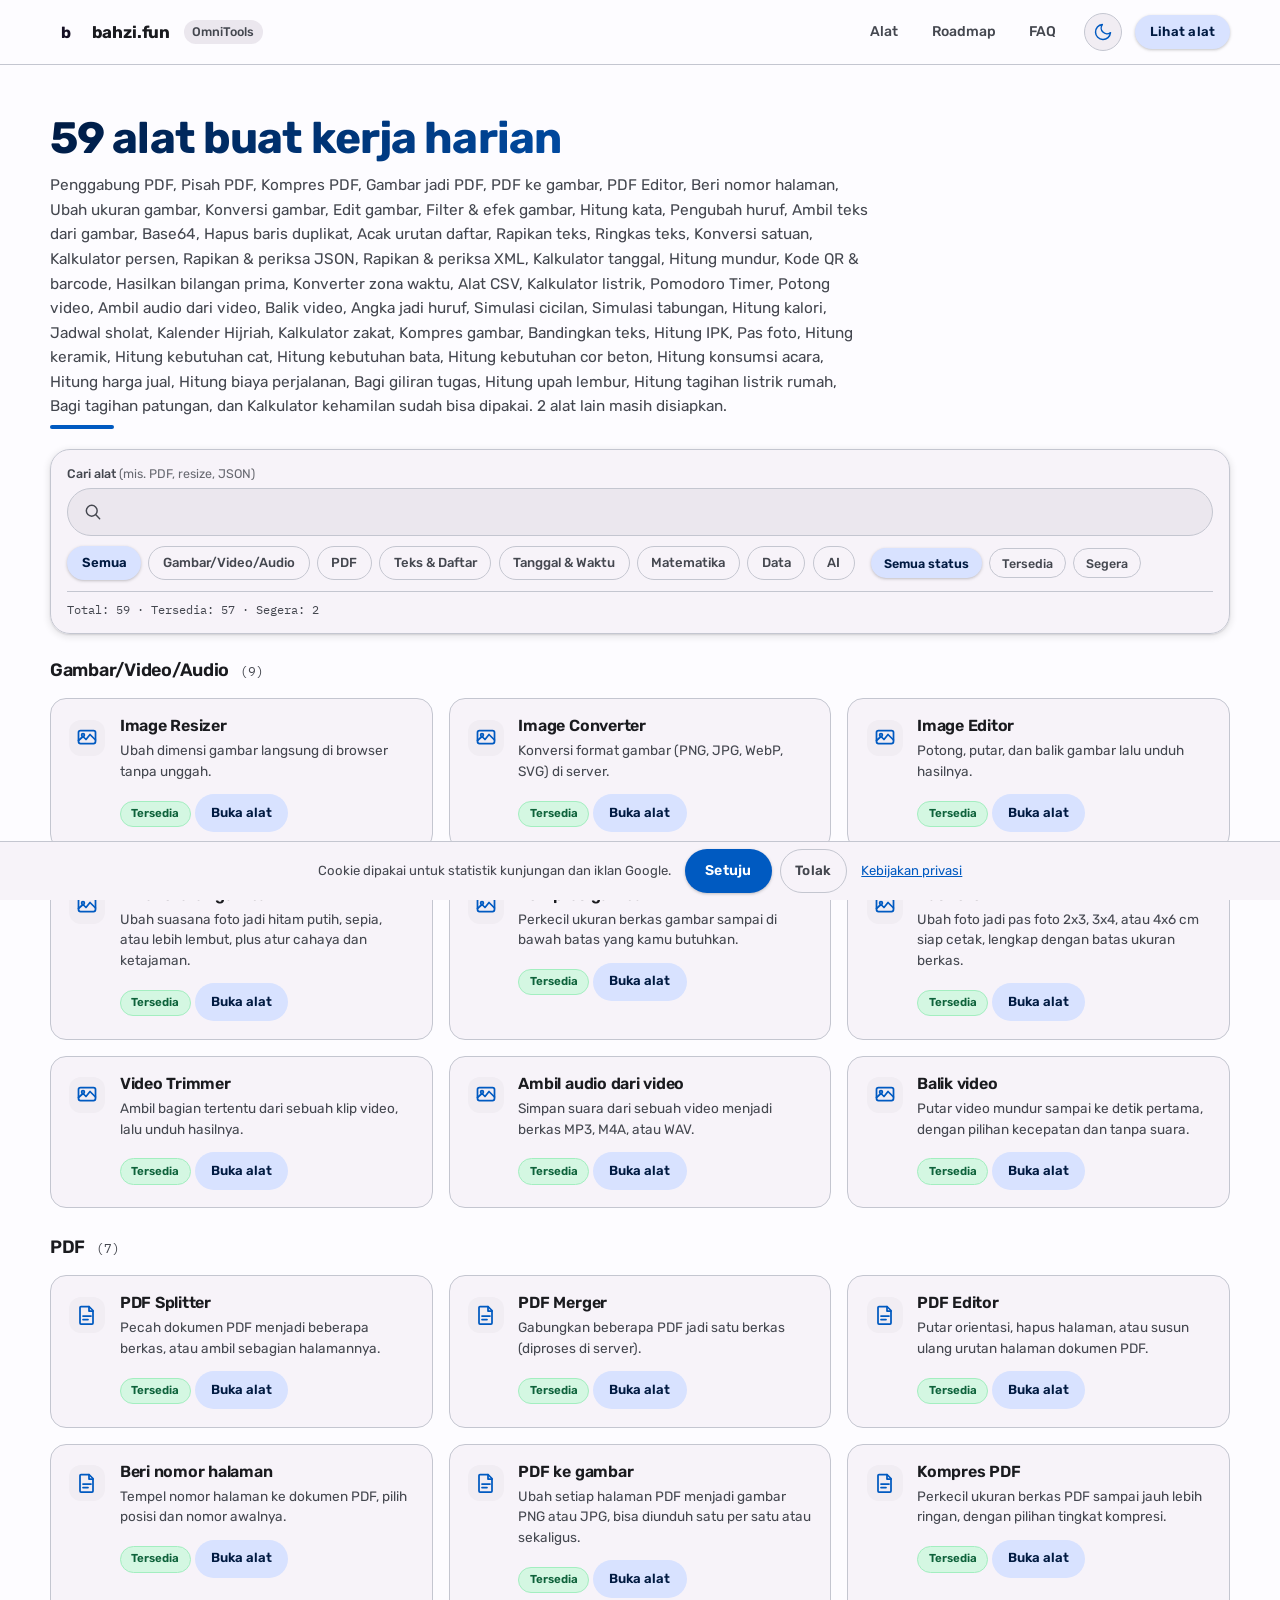
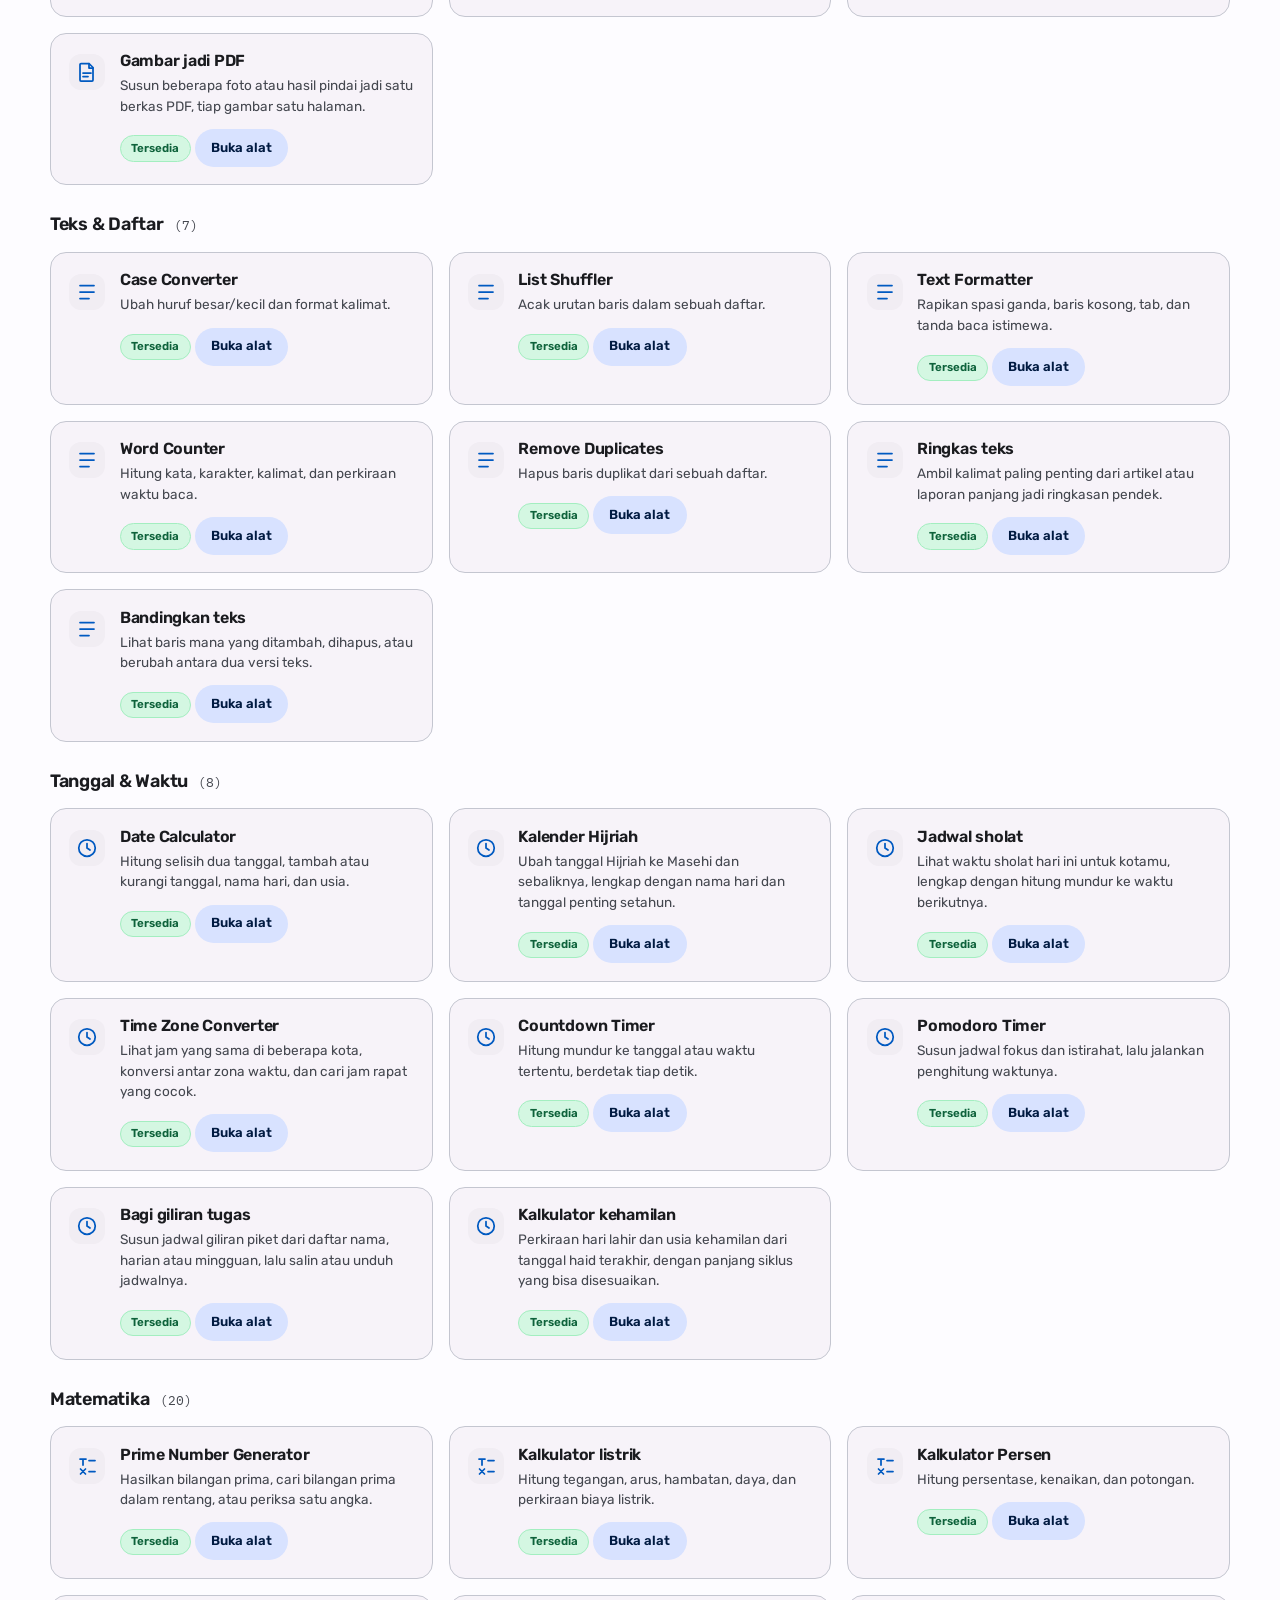
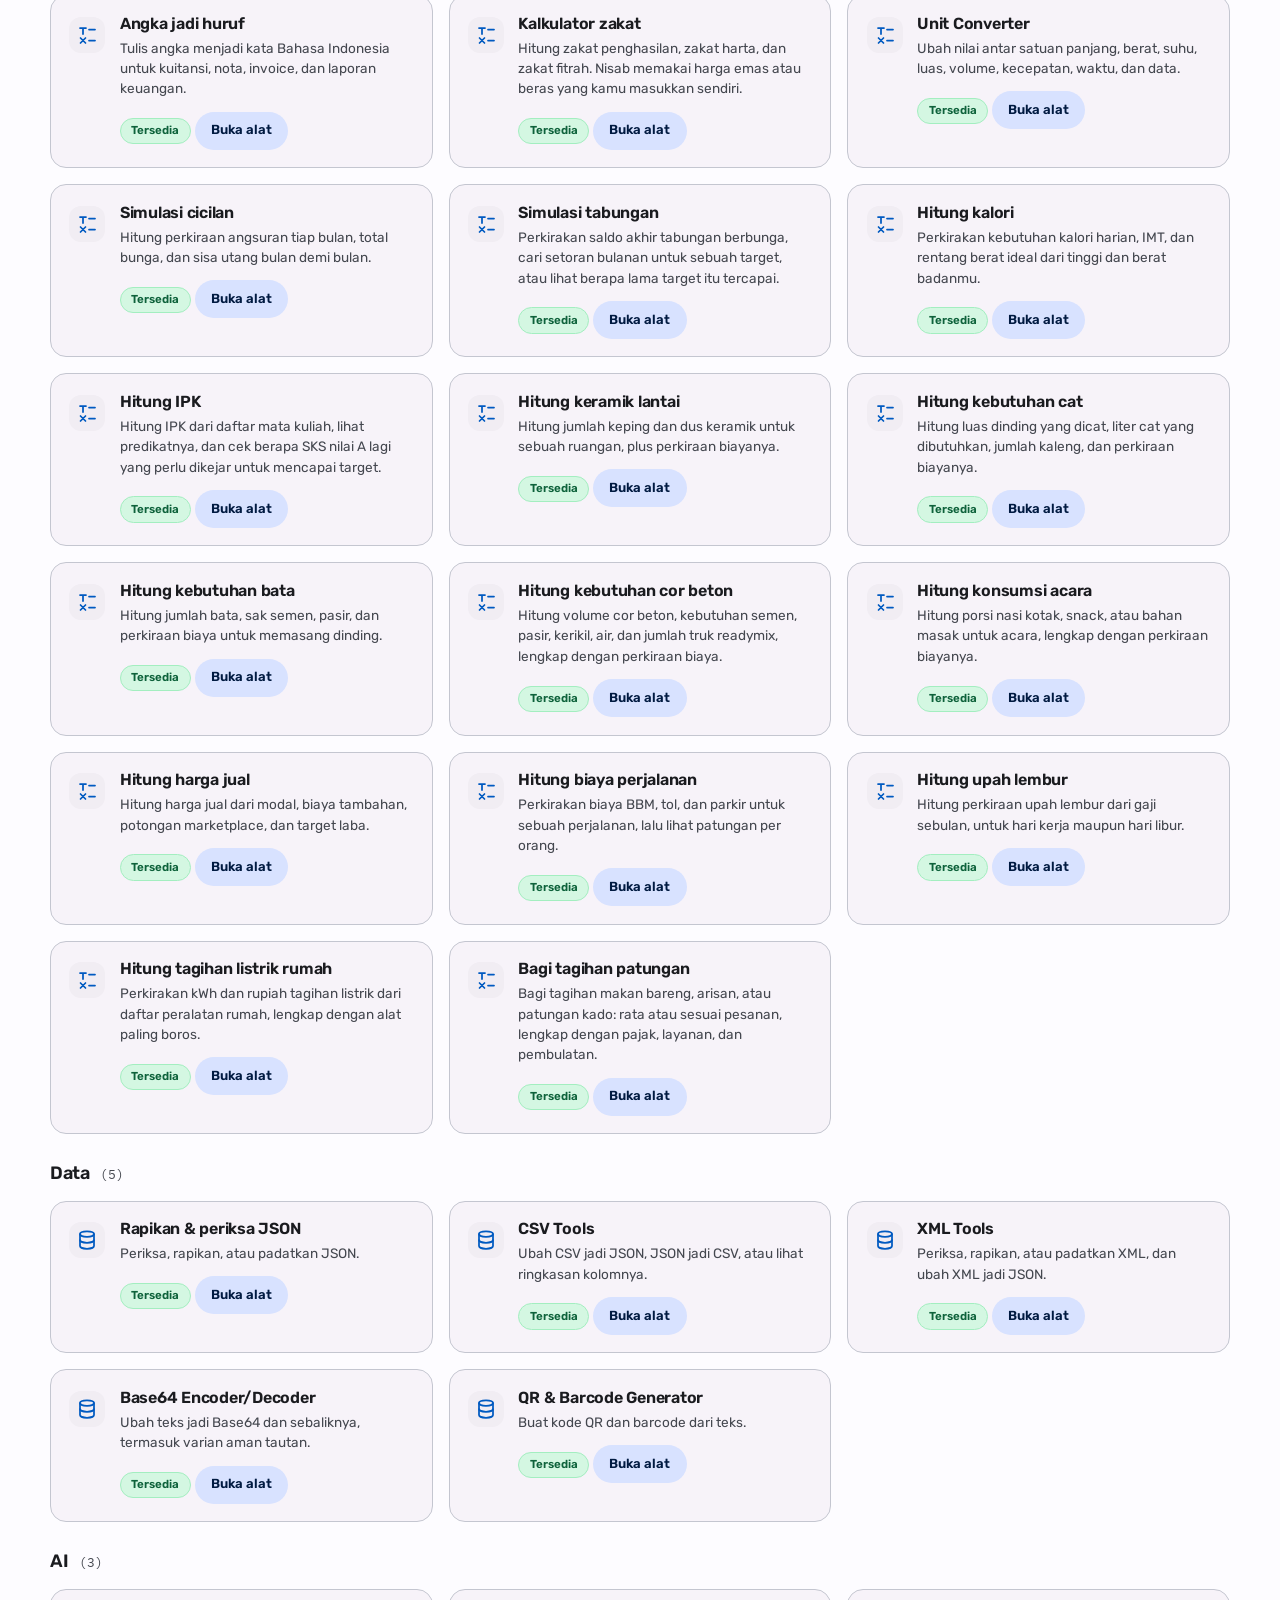
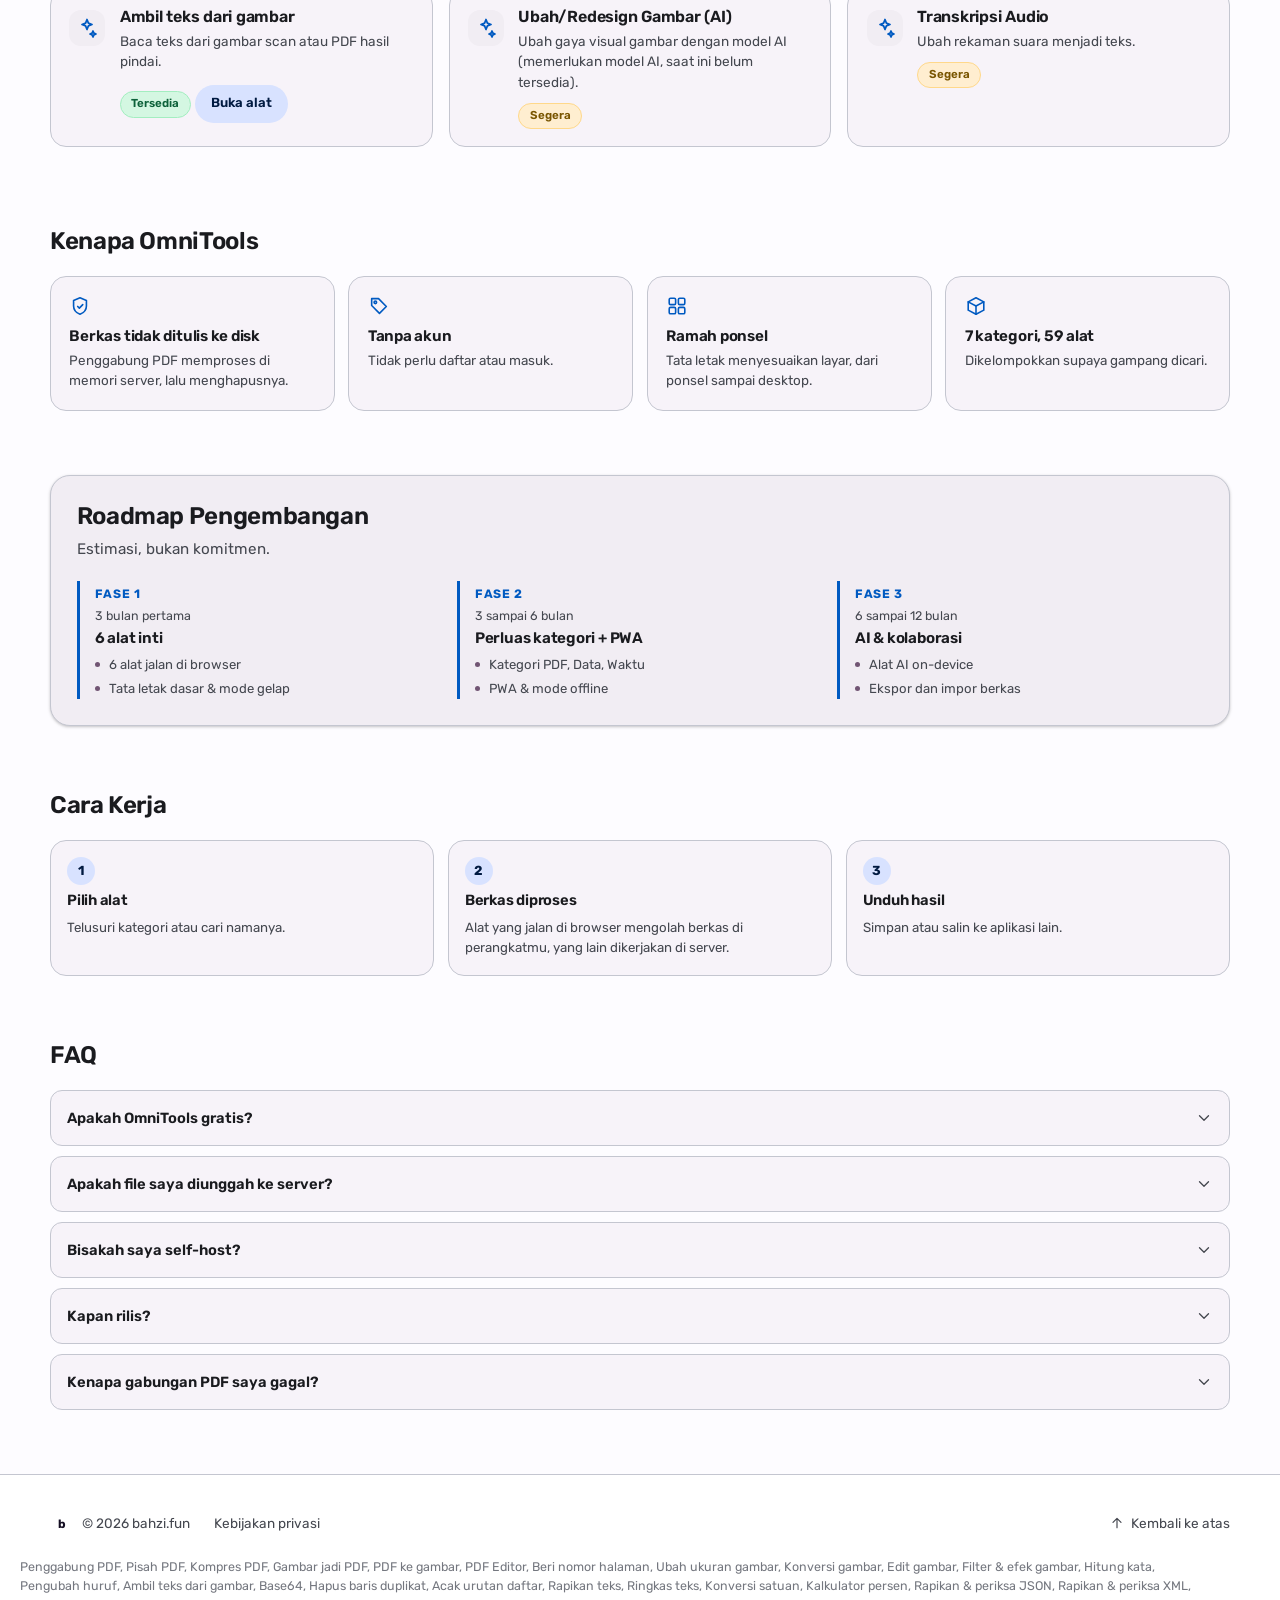
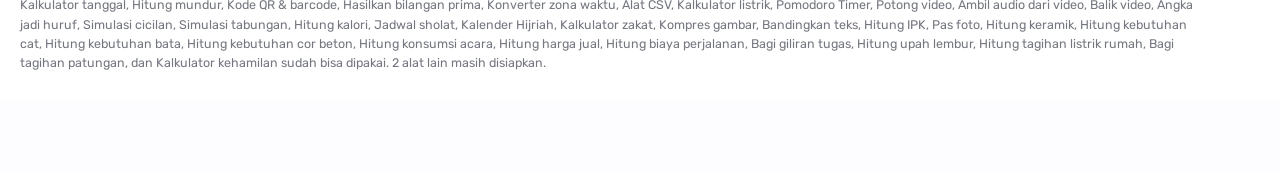
==== index.html @ cd83a56c "Tambah alat Bagi tagihan patungan: bagi rata atau sesuai pesanan, pajak proporsional, pembulatan tra" ====
<!DOCTYPE html>
<html lang="id">
<head>
  <meta charset="UTF-8">
  <meta name="viewport" content="width=device-width, initial-scale=1">
  <meta name="color-scheme" content="dark light">
  <meta name="theme-color" content="#121316">
  <script>
    (function() {
      try {
        var s = localStorage.getItem('omnitools-theme');
        var p = window.matchMedia && window.matchMedia('(prefers-color-scheme: light)').matches;
        var t = s || (p ? 'light' : 'dark');
        document.documentElement.setAttribute('data-theme', t);
      } catch (e) {}
    })();
  </script>
  <meta name="robots" content="index,follow">

  <!-- Alamat dasar layanan penggabung PDF. Kosong berarti dilayani dari domain
       yang sama. Isi dengan alamat penuh, misalnya "https://layanan.bahzi.fun",
       kalau layanan ditempatkan di domain terpisah. -->
  <meta name="omnitools-server-base" content="">

  <title>OmniTools: 59 alat harian | bahzi.fun</title>
  <meta name="description" content="OmniTools dari bahzi.fun: 59 alat harian untuk PDF, gambar/video/audio, teks, tanggal, matematika, data, dan AI. Penggabung PDF, Pisah PDF, Kompres PDF, Gambar jadi PDF, PDF ke gambar, PDF Editor, Beri nomor halaman, Ubah ukuran gambar, Konversi gambar, Edit gambar, Filter & efek gambar, Hitung kata, Pengubah huruf, Ambil teks dari gambar, Base64, Hapus baris duplikat, Acak urutan daftar, Rapikan teks, Ringkas teks, Konversi satuan, Kalkulator persen, Rapikan & periksa JSON, Rapikan & periksa XML, Kalkulator tanggal, Hitung mundur, Kode QR & barcode, Hasilkan bilangan prima, Konverter zona waktu, Alat CSV, Kalkulator listrik, Pomodoro Timer, Potong video, Ambil audio dari video, Balik video, Angka jadi huruf, Simulasi cicilan, Simulasi tabungan, Hitung kalori, Jadwal sholat, Kalender Hijriah, Kalkulator zakat, Kompres gambar, Bandingkan teks, Hitung IPK, Pas foto, Hitung keramik, Hitung kebutuhan cat, Hitung kebutuhan bata, Hitung kebutuhan cor beton, Hitung konsumsi acara, Hitung harga jual, Hitung biaya perjalanan, Bagi giliran tugas, Hitung upah lembur, Hitung tagihan listrik rumah, Bagi tagihan patungan, dan Kalkulator kehamilan sudah bisa dipakai. 2 alat lain masih disiapkan.">
  <link rel="canonical" href="https://bahzi.fun/">

  <!-- Google tag (gtag.js) + Consent Mode v2.
       Bawaan sebelum pengunjung memilih: simpanan analitik & iklan DIMATIKAN,
       dan sinyal itu dikirim lebih dulu sebelum pustaka gtag.js dimuat. -->
  <script>
    window.dataLayer = window.dataLayer || [];
    function gtag(){dataLayer.push(arguments);}
    gtag('consent', 'default', {
      ad_storage: 'denied',
      ad_user_data: 'denied',
      ad_personalization: 'denied',
      analytics_storage: 'denied',
      wait_for_update: 500
    });
  </script>
  <script async src="https://www.googletagmanager.com/gtag/js?id=G-MKL7XG6DH4"></script>
  <script>
    gtag('js', new Date());
    gtag('config', 'G-MKL7XG6DH4');
  </script>

  <!-- Google AdSense -->
  <script async src="https://pagead2.googlesyndication.com/pagead/js/adsbygoogle.js?client=ca-pub-5901632307149966"
          crossorigin="anonymous"></script>

  <meta property="og:type" content="website">
  <meta property="og:site_name" content="bahzi.fun">
  <meta property="og:title" content="OmniTools: 59 alat harian">
  <meta property="og:description" content="Kumpulan alat harian di satu halaman. Penggabung PDF, Pisah PDF, Kompres PDF, Gambar jadi PDF, PDF ke gambar, PDF Editor, Beri nomor halaman, Ubah ukuran gambar, Konversi gambar, Edit gambar, Filter & efek gambar, Hitung kata, Pengubah huruf, Ambil teks dari gambar, Base64, Hapus baris duplikat, Acak urutan daftar, Rapikan teks, Ringkas teks, Konversi satuan, Kalkulator persen, Rapikan & periksa JSON, Rapikan & periksa XML, Kalkulator tanggal, Hitung mundur, Kode QR & barcode, Hasilkan bilangan prima, Konverter zona waktu, Alat CSV, Kalkulator listrik, Pomodoro Timer, Potong video, Ambil audio dari video, Balik video, Angka jadi huruf, Simulasi cicilan, Simulasi tabungan, Hitung kalori, Jadwal sholat, Kalender Hijriah, Kalkulator zakat, Kompres gambar, Bandingkan teks, Hitung IPK, Pas foto, Hitung keramik, Hitung kebutuhan cat, Hitung kebutuhan bata, Hitung kebutuhan cor beton, Hitung konsumsi acara, Hitung harga jual, Hitung biaya perjalanan, Bagi giliran tugas, Hitung upah lembur, Hitung tagihan listrik rumah, Bagi tagihan patungan, dan Kalkulator kehamilan sudah bisa dipakai. 2 alat lain masih disiapkan.">
  <meta property="og:url" content="https://bahzi.fun/">
  <meta property="og:locale" content="id_ID">

  <meta name="twitter:card" content="summary">
  <meta name="twitter:title" content="OmniTools: 59 alat harian">
  <meta name="twitter:description" content="Kumpulan alat harian di satu halaman. Penggabung PDF, Pisah PDF, Kompres PDF, Gambar jadi PDF, PDF ke gambar, PDF Editor, Beri nomor halaman, Ubah ukuran gambar, Konversi gambar, Edit gambar, Filter & efek gambar, Hitung kata, Pengubah huruf, Ambil teks dari gambar, Base64, Hapus baris duplikat, Acak urutan daftar, Rapikan teks, Ringkas teks, Konversi satuan, Kalkulator persen, Rapikan & periksa JSON, Rapikan & periksa XML, Kalkulator tanggal, Hitung mundur, Kode QR & barcode, Hasilkan bilangan prima, Konverter zona waktu, Alat CSV, Kalkulator listrik, Pomodoro Timer, Potong video, Ambil audio dari video, Balik video, Angka jadi huruf, Simulasi cicilan, Simulasi tabungan, Hitung kalori, Jadwal sholat, Kalender Hijriah, Kalkulator zakat, Kompres gambar, Bandingkan teks, Hitung IPK, Pas foto, Hitung keramik, Hitung kebutuhan cat, Hitung kebutuhan bata, Hitung kebutuhan cor beton, Hitung konsumsi acara, Hitung harga jual, Hitung biaya perjalanan, Bagi giliran tugas, Hitung upah lembur, Hitung tagihan listrik rumah, Bagi tagihan patungan, dan Kalkulator kehamilan sudah bisa dipakai. 2 alat lain masih disiapkan.">

  <link rel="icon" href="data:image/svg+xml,%3Csvg viewBox='0 0 32 32'%3E%3Cdefs%3E%3ClinearGradient id='g' x1='0' y1='0' x2='1' y2='1'%3E%3Cstop offset='0' stop-color='%23fd44b0'/%3E%3Cstop offset='1' stop-color='%237553ff'/%3E%3C/linearGradient%3E%3C/defs%3E%3Crect width='32' height='32' rx='9' fill='url(%23g)'/%3E%3Ctext x='16' y='22' text-anchor='middle' font-size='16' font-weight='700' fill='%23150f23' font-family='sans-serif'%3Eb%3C/text%3E%3C/svg%3E">

  <link rel="stylesheet" href="assets/styles.css?v=__V__">
</head>
<body>
  <a class="skip-link" href="#main">Lewati ke konten utama</a>

  <!-- Sprite ikon inline: dipakai lewat <use href="#icon-...">, tidak ada permintaan jaringan -->
  <svg class="svg-sprite" aria-hidden="true" hidden>
    <defs>
      <linearGradient id="bz-gradient" x1="0" y1="0" x2="1" y2="1">
        <stop offset="0" stop-color="#fd44b0"></stop>
        <stop offset="1" stop-color="#7553ff"></stop>
      </linearGradient>
    </defs>
    <symbol id="icon-shield" viewBox="0 0 24 24" fill="none" stroke="currentColor" stroke-width="1.75" stroke-linecap="round" stroke-linejoin="round">
      <path d="M12 3l7 3v6c0 4.5-3 7.5-7 9-4-1.5-7-4.5-7-9V6l7-3z"></path>
      <path d="M9.5 12.5l1.8 1.8L15 10.5"></path>
    </symbol>
    <symbol id="icon-tag" viewBox="0 0 24 24" fill="none" stroke="currentColor" stroke-width="1.75" stroke-linecap="round" stroke-linejoin="round">
      <path d="M20 12.5L12.5 20 4 11.5V4h7.5L20 12.5z"></path>
      <circle cx="8" cy="8" r="1.4"></circle>
    </symbol>
    <symbol id="icon-box" viewBox="0 0 24 24" fill="none" stroke="currentColor" stroke-width="1.75" stroke-linecap="round" stroke-linejoin="round">
      <path d="M3.5 7.5L12 3l8.5 4.5V16.5L12 21l-8.5-4.5V7.5z"></path>
      <path d="M3.5 7.5L12 12l8.5-4.5"></path>
      <path d="M12 12v9"></path>
    </symbol>
    <symbol id="icon-bolt" viewBox="0 0 24 24" fill="none" stroke="currentColor" stroke-width="1.75" stroke-linecap="round" stroke-linejoin="round">
      <path d="M13 3L4 14h6l-1 7 9-11h-6l1-7z"></path>
    </symbol>
    <symbol id="icon-grid" viewBox="0 0 24 24" fill="none" stroke="currentColor" stroke-width="1.75" stroke-linecap="round" stroke-linejoin="round">
      <rect x="3.5" y="3.5" width="7" height="7" rx="1.5"></rect>
      <rect x="13.5" y="3.5" width="7" height="7" rx="1.5"></rect>
      <rect x="3.5" y="13.5" width="7" height="7" rx="1.5"></rect>
      <rect x="13.5" y="13.5" width="7" height="7" rx="1.5"></rect>
    </symbol>
    <symbol id="icon-code" viewBox="0 0 24 24" fill="none" stroke="currentColor" stroke-width="1.75" stroke-linecap="round" stroke-linejoin="round">
      <path d="M8.5 8L4 12l4.5 4"></path>
      <path d="M15.5 8L20 12l-4.5 4"></path>
      <path d="M13.5 5.5l-3 13"></path>
    </symbol>
    <symbol id="icon-media" viewBox="0 0 24 24" fill="none" stroke="currentColor" stroke-width="1.75" stroke-linecap="round" stroke-linejoin="round">
      <rect x="3.5" y="4.5" width="17" height="13" rx="2"></rect>
      <path d="M3.5 14.5l4.5-4 3 3 4-5 5.5 5.5"></path>
      <circle cx="8" cy="9" r="1.4"></circle>
    </symbol>
    <symbol id="icon-pdf" viewBox="0 0 24 24" fill="none" stroke="currentColor" stroke-width="1.75" stroke-linecap="round" stroke-linejoin="round">
      <path d="M6 3.5h8l4 4V20a1 1 0 01-1 1H6a1 1 0 01-1-1V4.5a1 1 0 011-1z"></path>
      <path d="M14 3.5V8h4"></path>
      <path d="M8 13h8M8 16.5h5"></path>
    </symbol>
    <symbol id="icon-text" viewBox="0 0 24 24" fill="none" stroke="currentColor" stroke-width="1.75" stroke-linecap="round" stroke-linejoin="round">
      <path d="M5 5.5h14M5 12h14M5 18.5h9"></path>
    </symbol>
    <symbol id="icon-clock" viewBox="0 0 24 24" fill="none" stroke="currentColor" stroke-width="1.75" stroke-linecap="round" stroke-linejoin="round">
      <circle cx="12" cy="12" r="8.25"></circle>
      <path d="M12 7.5V12l3 2"></path>
    </symbol>
    <symbol id="icon-math" viewBox="0 0 24 24" fill="none" stroke="currentColor" stroke-width="1.75" stroke-linecap="round" stroke-linejoin="round">
      <path d="M5 5h6M8 5v6M14 6.5h6M14 17.5h6M5.5 15l5 5M10.5 15l-5 5"></path>
    </symbol>
    <symbol id="icon-data" viewBox="0 0 24 24" fill="none" stroke="currentColor" stroke-width="1.75" stroke-linecap="round" stroke-linejoin="round">
      <ellipse cx="12" cy="6" rx="7" ry="2.75"></ellipse>
      <path d="M5 6v6c0 1.5 3.1 2.75 7 2.75s7-1.25 7-2.75V6"></path>
      <path d="M5 12v6c0 1.5 3.1 2.75 7 2.75s7-1.25 7-2.75v-6"></path>
    </symbol>
    <symbol id="icon-ai" viewBox="0 0 24 24" fill="none" stroke="currentColor" stroke-width="1.75" stroke-linecap="round" stroke-linejoin="round">
      <path d="M12 3.5l1.4 3.6 3.6 1.4-3.6 1.4L12 13.5l-1.4-3.6L7 8.5l3.6-1.4L12 3.5z"></path>
      <path d="M18 15l.9 2.1 2.1.9-2.1.9-.9 2.1-.9-2.1-2.1-.9 2.1-.9.9-2.1z"></path>
    </symbol>
    <symbol id="icon-search" viewBox="0 0 24 24" fill="none" stroke="currentColor" stroke-width="1.75" stroke-linecap="round" stroke-linejoin="round">
      <circle cx="10.5" cy="10.5" r="6.5"></circle>
      <path d="M20 20l-4.6-4.6"></path>
    </symbol>
    <symbol id="icon-chevron" viewBox="0 0 24 24" fill="none" stroke="currentColor" stroke-width="1.75" stroke-linecap="round" stroke-linejoin="round">
      <path d="M6 9l6 6 6-6"></path>
    </symbol>
    <symbol id="icon-arrow-up" viewBox="0 0 24 24" fill="none" stroke="currentColor" stroke-width="1.75" stroke-linecap="round" stroke-linejoin="round">
      <path d="M12 19V5M6 11l6-6 6 6"></path>
    </symbol>
    <symbol id="icon-download" viewBox="0 0 24 24" fill="none" stroke="currentColor" stroke-width="1.75" stroke-linecap="round" stroke-linejoin="round">
      <path d="M12 4v11M7 10l5 5 5-5"></path>
      <path d="M5 19.5h14"></path>
    </symbol>
    <symbol id="icon-sun" viewBox="0 0 24 24" fill="none" stroke="currentColor" stroke-width="1.75" stroke-linecap="round" stroke-linejoin="round">
      <circle cx="12" cy="12" r="4.5"></circle>
      <path d="M12 2v2M12 20v2M4.93 4.93l1.41 1.41M17.66 17.66l1.41 1.41M2 12h2M20 12h2M6.34 17.66l-1.41 1.41M19.07 4.93l-1.41 1.41"></path>
    </symbol>
    <symbol id="icon-moon" viewBox="0 0 24 24" fill="none" stroke="currentColor" stroke-width="1.75" stroke-linecap="round" stroke-linejoin="round">
      <path d="M21 12.79A9 9 0 1111.21 3 7 7 0 0021 12.79z"></path>
    </symbol>
    <symbol id="icon-logo" viewBox="0 0 32 32">
      <rect width="32" height="32" rx="9" fill="url(#bz-gradient)"></rect>
      <text x="16" y="22" text-anchor="middle" font-size="16" font-weight="700" fill="#150f23">b</text>
    </symbol>
  </svg>

  <!-- Navbar ringkas: wordmark + nama produk + menu + CTA kecil -->
  <header class="navbar" id="top">
    <div class="navbar__inner container">
      <a class="navbar__brand" href="#top" aria-label="bahzi.fun: kembali ke atas">
        <svg class="wordmark" aria-hidden="true" focusable="false"><use href="#icon-logo"></use></svg>
        <span class="navbar__brand-text">bahzi.fun</span>
        <span class="navbar__brand-sub">OmniTools</span>
      </a>
      <nav class="navbar__nav" aria-label="Navigasi utama">
        <a class="navbar__link" href="#alat">Alat</a>
        <a class="navbar__link" href="#roadmap">Roadmap</a>
        <a class="navbar__link" href="#faq">FAQ</a>
      </nav>
      <button class="theme-toggle" id="theme-toggle" type="button" aria-label="Ganti mode terang atau gelap" title="Ganti mode terang/gelap">
        <svg class="theme-toggle__icon theme-toggle__icon--sun" aria-hidden="true"><use href="#icon-sun"></use></svg>
        <svg class="theme-toggle__icon theme-toggle__icon--moon" aria-hidden="true"><use href="#icon-moon"></use></svg>
      </button>
      <a class="btn btn--primary btn--sm navbar__cta" href="#alat">Lihat alat</a>
    </div>
  </header>

  <main id="main">

    <!-- ================= ALAT (konten utama, paling atas) ================= -->
    <section class="tools" id="alat" aria-labelledby="alat-title">
      <div class="container">

        <div class="tools__head">
          <h1 class="tools__title" id="alat-title">59 alat buat kerja harian</h1>
          <p class="tools__lead">Penggabung PDF, Pisah PDF, Kompres PDF, Gambar jadi PDF, PDF ke gambar, PDF Editor, Beri nomor halaman, Ubah ukuran gambar, Konversi gambar, Edit gambar, Filter & efek gambar, Hitung kata, Pengubah huruf, Ambil teks dari gambar, Base64, Hapus baris duplikat, Acak urutan daftar, Rapikan teks, Ringkas teks, Konversi satuan, Kalkulator persen, Rapikan & periksa JSON, Rapikan & periksa XML, Kalkulator tanggal, Hitung mundur, Kode QR & barcode, Hasilkan bilangan prima, Konverter zona waktu, Alat CSV, Kalkulator listrik, Pomodoro Timer, Potong video, Ambil audio dari video, Balik video, Angka jadi huruf, Simulasi cicilan, Simulasi tabungan, Hitung kalori, Jadwal sholat, Kalender Hijriah, Kalkulator zakat, Kompres gambar, Bandingkan teks, Hitung IPK, Pas foto, Hitung keramik, Hitung kebutuhan cat, Hitung kebutuhan bata, Hitung kebutuhan cor beton, Hitung konsumsi acara, Hitung harga jual, Hitung biaya perjalanan, Bagi giliran tugas, Hitung upah lembur, Hitung tagihan listrik rumah, Bagi tagihan patungan, dan Kalkulator kehamilan sudah bisa dipakai. 2 alat lain masih disiapkan.</p>
        </div>

        <!-- Toolbar sticky: pencarian + filter + counter -->
        <div class="toolbar" role="search">
          <div class="toolbar__row">
            <div class="search">
              <label class="search__label" for="tool-search">Cari alat <span class="search__label-hint">(mis. PDF, resize, JSON)</span></label>
              <div class="search__field">
                <svg class="search__icon" aria-hidden="true"><use href="#icon-search"></use></svg>
                <input class="search__input" type="search" id="tool-search" autocomplete="off" aria-describedby="tool-counts">
              </div>
            </div>
            <button class="btn btn--ghost" id="tools-reset" type="button" hidden>Reset</button>
          </div>

          <div class="toolbar__filters">
            <div class="chips" id="category-filters" role="group" aria-label="Filter kategori alat"></div>
            <div class="chips chips--status" id="status-filters" role="group" aria-label="Filter status alat"></div>
          </div>

          <p class="toolbar__counts" id="tool-counts" aria-live="polite">Memuat data alat…</p>
        </div>

        <!-- Ruang iklan (atas). Tempel kode unit iklan dari AdSense di dalam
             <aside> ini, contohnya:
             <ins class="adsbygoogle" style="display:block"
                  data-ad-client="ca-pub-5901632307149966"
                  data-ad-slot="0000000000"
                  data-ad-format="auto" data-full-width-responsive="true"></ins>
             lalu tambahkan: <script>(adsbygoogle = window.adsbygoogle || []).push({});</script>
             Ruang ini otomatis tampil begitu unit iklan terpasang. -->
        <aside class="ad-slot" data-ad-slot="atas" aria-label="Iklan"></aside>

        <!-- Panel alat: Gabung PDF. Tampil inline di alur halaman (bukan jendela
             terpisah): dibuka lewat tombol "Buka alat" pada kartu PDF Merger,
             ditutup lewat tombol Tutup atau tombol Esc saat fokus ada di panel. -->
        <section class="tool-panel" id="pdf-merge-panel" hidden tabindex="-1" aria-labelledby="pdf-merge-title">
          <div class="tool-panel__head">
            <div>
              <h2 class="tool-panel__title" id="pdf-merge-title">Gabung PDF</h2>
              <p class="tool-panel__sub" id="pdf-merge-limits">Maks 10 berkas, total 25 MB, 200 halaman</p>
            </div>
            <button class="tool-panel__close" id="pdf-merge-close" type="button" aria-label="Tutup panel gabung PDF">Tutup</button>
          </div>

          <p class="tool-panel__note" id="pdf-merge-note">Berkas dikirim ke server untuk digabung di memori, lalu dihapus setelah selesai. Tidak ada berkas yang ditulis ke disk.</p>

          <label class="drop" id="pdf-merge-drop" for="pdf-merge-input">
            <svg class="drop__icon" aria-hidden="true"><use href="#icon-pdf"></use></svg>
            <span class="drop__text">Tarik dan lepas berkas PDF di sini, atau <span class="drop__browse">pilih berkas</span></span>
            <span class="drop__hint">Hanya berkas PDF. Urutan pada daftar menentukan urutan halaman hasil.</span>
            <input class="sr-only" type="file" id="pdf-merge-input" accept="application/pdf,.pdf" multiple>
          </label>

          <ol class="filelist" id="pdf-merge-list" aria-label="Berkas PDF terpilih" hidden></ol>
          <p class="filelist__empty" id="pdf-merge-empty">Belum ada berkas dipilih.</p>

          <div class="tool-panel__foot">
            <p class="status" id="pdf-merge-status" role="status" aria-live="polite">Pilih berkas PDF, atur urutannya, lalu tekan "Gabung PDF".</p>
            <div class="tool-panel__actions">
              <button class="btn btn--ghost" id="pdf-merge-clear" type="button" disabled>Kosongkan</button>
              <button class="btn btn--primary" id="pdf-merge-submit" type="button" disabled>Gabung PDF</button>
              <a class="btn btn--secondary" id="pdf-merge-download" href="#" download="gabungan.pdf" hidden>Unduh hasil</a>
            </div>
          </div>
        </section>

        <!-- Panel alat: Gambar jadi PDF. Tampil inline di alur halaman: dibuka lewat
             tombol "Buka alat" pada kartu Gambar jadi PDF, ditutup lewat tombol
             Tutup atau tombol Esc saat fokus ada di panel. -->
        <section class="tool-panel" id="gambar-pdf-panel" hidden tabindex="-1" aria-labelledby="gambar-pdf-title">
          <div class="tool-panel__head">
            <div>
              <h2 class="tool-panel__title" id="gambar-pdf-title">Gambar jadi PDF</h2>
              <p class="tool-panel__sub" id="gambar-pdf-limits">Maks 20 berkas, total 40 MB (JPG, PNG, atau WebP)</p>
            </div>
            <button class="tool-panel__close" id="gambar-pdf-close" type="button" aria-label="Tutup panel gambar jadi PDF">Tutup</button>
          </div>

          <p class="tool-panel__note" id="gambar-pdf-note">Gambar dikirim ke server untuk disusun menjadi dokumen PDF di memori, lalu dihapus setelah selesai. Tidak ada berkas yang disimpan di disk.</p>

          <label class="drop gdp__drop" id="gambar-pdf-drop" for="gambar-pdf-input">
            <svg class="drop__icon" aria-hidden="true"><use href="#icon-pdf"></use></svg>
            <span class="drop__text">Tarik dan lepas gambar di sini, atau <span class="drop__browse">pilih berkas</span></span>
            <span class="drop__hint">JPG, PNG, atau WebP. Urutan pada daftar menentukan urutan halaman hasil.</span>
            <input class="sr-only" type="file" id="gambar-pdf-input" accept="image/jpeg,image/png,image/webp,.jpg,.jpeg,.png,.webp" multiple>
          </label>

          <ol class="filelist gdp__list" id="gambar-pdf-list" aria-label="Daftar gambar terpilih" hidden></ol>
          <p class="filelist__empty gdp__empty" id="gambar-pdf-empty">Belum ada gambar dipilih.</p>

          <div class="gdp__controls">
            <div class="gdp__row">
              <div class="field gdp__field">
                <label class="gdp__label" for="gambar-pdf-ukuran">Ukuran halaman</label>
                <select class="gdp__select" id="gambar-pdf-ukuran">
                  <option value="a4" selected>A4 (210 x 297 mm)</option>
                  <option value="f4">F4 (215 x 330 mm)</option>
                  <option value="letter">Letter (216 x 279 mm)</option>
                  <option value="auto">Otomatis (ikut ukuran gambar)</option>
                </select>
              </div>

              <div class="field gdp__field">
                <label class="gdp__label" for="gambar-pdf-orientasi">Orientasi</label>
                <select class="gdp__select" id="gambar-pdf-orientasi">
                  <option value="auto" selected>Otomatis</option>
                  <option value="tegak">Tegak</option>
                  <option value="mendatar">Mendatar</option>
                </select>
              </div>

              <div class="field gdp__field">
                <label class="gdp__label" for="gambar-pdf-margin">Margin</label>
                <select class="gdp__select" id="gambar-pdf-margin">
                  <option value="0">Tanpa margin (0 mm)</option>
                  <option value="5">5 mm</option>
                  <option value="10" selected>10 mm</option>
                  <option value="15">15 mm</option>
                  <option value="20">20 mm</option>
                </select>
              </div>
            </div>
          </div>

          <div class="gdp__result" id="gambar-pdf-result" hidden>
            <p class="gdp__result-meta" id="gambar-pdf-result-meta"></p>
            <div class="gdp__result-actions">
              <a class="btn btn--secondary gdp__btn" id="gambar-pdf-download" href="#" download="gambar-jadi-pdf.pdf" hidden>Unduh PDF</a>
              <button class="btn btn--ghost gdp__btn" id="gambar-pdf-reset" type="button">Buat ulang</button>
            </div>
          </div>

          <div class="tool-panel__foot">
            <p class="status gdp__status" id="gambar-pdf-status" role="status" aria-live="polite">Pilih beberapa gambar JPG, PNG, atau WebP untuk disusun jadi PDF.</p>
            <div class="tool-panel__actions">
              <button class="btn btn--ghost gdp__btn" id="gambar-pdf-clear" type="button" disabled>Kosongkan</button>
              <button class="btn btn--primary gdp__btn" id="gambar-pdf-submit" type="button" disabled>Buat PDF</button>
            </div>
          </div>

          <aside class="ad-slot" data-ad-slot="gambar-pdf" aria-label="Iklan"></aside>

          <noscript>
            <p class="tool-panel__note">Alat Gambar jadi PDF membutuhkan JavaScript untuk memilih gambar, mengatur urutan halaman, dan mengunduh berkas PDF.</p>
          </noscript>
        </section>

        <!-- Panel alat: Beri nomor halaman PDF. Tampil inline di alur halaman: dibuka lewat
             tombol "Buka alat" pada kartu Beri nomor halaman, ditutup lewat tombol
             Tutup atau tombol Esc saat fokus ada di panel. -->
        <section class="tool-panel" id="nomor-halaman-panel" hidden tabindex="-1" aria-labelledby="nomor-halaman-title">
          <div class="tool-panel__head">
            <div>
              <h2 class="tool-panel__title" id="nomor-halaman-title">Beri nomor halaman PDF</h2>
              <p class="tool-panel__sub" id="nomor-halaman-sub">Tempel nomor halaman ke dokumen, pilih posisinya sesukamu</p>
            </div>
            <button class="tool-panel__close" id="nomor-halaman-close" type="button" aria-label="Tutup panel beri nomor halaman PDF">Tutup</button>
          </div>

          <p class="tool-panel__note" id="nomor-halaman-note">Nomor ditempel di atas halaman jadi bisa dobel kalau dokumen sudah punya nomor sendiri. PDF terkunci kata sandi belum didukung. Maksimal 300 halaman dan 25 MB per berkas. Berkas diproses di layanan lalu langsung dihapus.</p>

          <label class="drop" id="nomor-halaman-drop" for="nomor-halaman-file">
            <svg class="drop__icon" aria-hidden="true"><use href="#icon-pdf"></use></svg>
            <span class="drop__text">Tarik dan lepas berkas PDF di sini, atau <span class="drop__browse">pilih berkas</span></span>
            <span class="drop__hint">Hanya berkas PDF. Maksimal 25 MB dan 300 halaman. Satu berkas per proses.</span>
            <input class="sr-only" type="file" id="nomor-halaman-file" accept="application/pdf,.pdf">
          </label>

          <div class="pnh__file-info" id="nomor-halaman-file-box" hidden>
            <div class="pnh__file-meta">
              <span class="pnh__file-name" id="nomor-halaman-filename"></span>
              <span class="pnh__file-size" id="nomor-halaman-filesize"></span>
            </div>
            <button class="btn btn--ghost btn--sm" id="nomor-halaman-remove-file" type="button" aria-label="Hapus berkas terpilih">Hapus berkas</button>
          </div>
          <p class="filelist__empty" id="nomor-halaman-empty">Belum ada berkas PDF dipilih.</p>

          <div class="pnh__controls" id="nomor-halaman-controls">
            <div class="pnh__grid">
              <div class="field">
                <label for="nomor-halaman-position">Posisi nomor</label>
                <select id="nomor-halaman-position">
                  <option value="bawah-tengah" selected>Bawah tengah</option>
                  <option value="bawah-kanan">Bawah kanan</option>
                  <option value="bawah-kiri">Bawah kiri</option>
                  <option value="atas-tengah">Atas tengah</option>
                  <option value="atas-kanan">Atas kanan</option>
                  <option value="atas-kiri">Atas kiri</option>
                </select>
              </div>

              <div class="field">
                <label for="nomor-halaman-format">Format tampilan</label>
                <select id="nomor-halaman-format">
                  <option value="angka" selected>Angka saja</option>
                  <option value="angka_total">Angka dari jumlah</option>
                  <option value="halaman_dari">Halaman X dari Y</option>
                </select>
              </div>

              <div class="field">
                <label for="nomor-halaman-start">Nomor awal</label>
                <input type="number" id="nomor-halaman-start" min="1" max="99999" step="1" value="1">
              </div>

              <div class="field">
                <label for="nomor-halaman-size">Ukuran huruf (pt)</label>
                <input type="number" id="nomor-halaman-size" min="8" max="24" step="1" value="11">
              </div>

              <div class="field pnh__field--full">
                <label for="nomor-halaman-pages">Halaman yang diberi nomor</label>
                <input type="text" id="nomor-halaman-pages" placeholder="Kosongkan untuk semua. Contoh: 1-5,8">
              </div>
            </div>
          </div>

          <div class="pnh__result" id="nomor-halaman-result" hidden>
            <p class="pnh__result-summary" id="nomor-halaman-summary" aria-live="polite"></p>
            <div class="pnh__result-actions">
              <a class="btn btn--secondary" id="nomor-halaman-download" href="#" download="pdf-bernomor.pdf" hidden>Unduh PDF</a>
              <button class="btn btn--ghost" id="nomor-halaman-copy" type="button" hidden>Salin ringkasan</button>
            </div>
          </div>

          <div class="tool-panel__foot">
            <p class="status" id="nomor-halaman-status" role="status" aria-live="polite">Pilih berkas PDF untuk mulai memberi nomor halaman.</p>
            <div class="tool-panel__actions">
              <button class="btn btn--ghost" id="nomor-halaman-clear" type="button" disabled>Bersihkan</button>
              <button class="btn btn--primary" id="nomor-halaman-submit" type="button" disabled>Beri nomor</button>
            </div>
          </div>

          <noscript>
            <p class="tool-panel__note">Alat Beri nomor halaman PDF membutuhkan JavaScript untuk memilih berkas dan mengunduh hasil.</p>
          </noscript>
        </section>

        <!-- Panel alat: Ubah ukuran gambar. Sama seperti panel Gabung PDF di atas:
             inline di alur halaman, dibuka lewat tombol "Buka alat" pada kartu
             Image Resizer, ditutup lewat tombol Tutup atau Esc. Bedanya, alat ini
             diproses sepenuhnya di perangkat pengunjung (canvas), tanpa unggahan. -->
        <section class="tool-panel" id="image-resizer-panel" hidden tabindex="-1" aria-labelledby="image-resizer-title">
          <div class="tool-panel__head">
            <div>
              <h2 class="tool-panel__title" id="image-resizer-title">Ubah ukuran gambar</h2>
              <p class="tool-panel__sub">Maks 8000 × 8000 px</p>
            </div>
            <button class="tool-panel__close" id="image-resizer-close" type="button" aria-label="Tutup panel ubah ukuran gambar">Tutup</button>
          </div>

          <p class="tool-panel__note">Gambar diproses sepenuhnya di perangkat ini, tidak diunggah ke mana pun.</p>

          <label class="drop" id="image-resizer-drop" for="image-resizer-input">
            <svg class="drop__icon" aria-hidden="true"><use href="#icon-media"></use></svg>
            <span class="drop__text">Tarik dan lepas gambar di sini, atau <span class="drop__browse">pilih berkas</span></span>
            <span class="drop__hint">JPG, PNG, WebP, atau GIF. Satu gambar per proses.</span>
            <input class="sr-only" type="file" id="image-resizer-input" accept="image/*">
          </label>

          <p class="filelist__empty" id="image-resizer-empty">Belum ada gambar dipilih.</p>

          <div class="imgres__info" id="image-resizer-info" hidden>
            <p class="imgres__filename" id="image-resizer-filename"></p>
            <p class="imgres__meta" id="image-resizer-original-meta"></p>
          </div>

          <div class="imgres__controls" id="image-resizer-controls" hidden>
            <div class="imgres__row">
              <div class="field">
                <label for="image-resizer-width">Lebar (px)</label>
                <input type="number" id="image-resizer-width" min="1" max="8000" inputmode="numeric">
              </div>
              <div class="field">
                <label for="image-resizer-height">Tinggi (px)</label>
                <input type="number" id="image-resizer-height" min="1" max="8000" inputmode="numeric">
              </div>
            </div>

            <label class="imgres__check">
              <input type="checkbox" id="image-resizer-ratio" checked>
              Jaga perbandingan
            </label>

            <div class="imgres__presets" role="group" aria-label="Pintasan persentase ukuran">
              <button type="button" class="btn btn--ghost btn--sm" data-percent="25">25%</button>
              <button type="button" class="btn btn--ghost btn--sm" data-percent="50">50%</button>
              <button type="button" class="btn btn--ghost btn--sm" data-percent="75">75%</button>
              <button type="button" class="btn btn--ghost btn--sm" data-percent="100">Ukuran asli</button>
            </div>

            <div class="imgres__row">
              <div class="field">
                <label for="image-resizer-format">Format hasil</label>
                <select id="image-resizer-format">
                  <option value="same">Sama seperti aslinya</option>
                  <option value="image/jpeg">JPG</option>
                  <option value="image/png">PNG</option>
                  <option value="image/webp">WebP</option>
                </select>
              </div>
              <div class="field" id="image-resizer-quality-field">
                <label for="image-resizer-quality">Kualitas (<span id="image-resizer-quality-value">85</span>%)</label>
                <input type="range" id="image-resizer-quality" min="50" max="100" value="85">
              </div>
            </div>
          </div>

          <div class="imgres__result" id="image-resizer-result" hidden>
            <p class="imgres__meta" id="image-resizer-result-meta"></p>
          </div>

          <div class="tool-panel__foot">
            <p class="status" id="image-resizer-status" role="status" aria-live="polite">Pilih gambar, atur ukurannya, lalu tekan "Ubah ukuran".</p>
            <div class="tool-panel__actions">
              <button class="btn btn--ghost" id="image-resizer-clear" type="button" disabled>Kosongkan</button>
              <button class="btn btn--primary" id="image-resizer-submit" type="button" disabled>Ubah ukuran</button>
              <a class="btn btn--secondary" id="image-resizer-download" href="#" download="hasil.jpg" hidden>Unduh hasil</a>
            </div>
          </div>
        </section>

        <!-- Panel alat: Konversi gambar. Tampil inline di alur halaman: dibuka lewat
             tombol "Buka alat" pada kartu Image Converter, ditutup lewat tombol
             Tutup atau Esc. Berkas dikirim ke server untuk dikonversi di memori,
             lalu dihapus setelah respons dikirim. -->
        <section class="tool-panel" id="image-converter-panel" hidden tabindex="-1" aria-labelledby="image-converter-title">
          <div class="tool-panel__head">
            <div>
              <h2 class="tool-panel__title" id="image-converter-title">Konversi gambar</h2>
              <p class="tool-panel__sub" id="image-converter-limits">Maks 1 berkas, total 15 MB (PNG, JPG, WebP, atau SVG)</p>
            </div>
            <button class="tool-panel__close" id="image-converter-close" type="button" aria-label="Tutup panel konversi gambar">Tutup</button>
          </div>

          <p class="tool-panel__note" id="image-converter-note">Gambar dikirim ke server untuk dikonversi di memori, lalu dihapus setelah selesai. Tidak ada berkas yang disimpan di disk.</p>

          <label class="drop" id="image-converter-drop" for="image-converter-input">
            <svg class="drop__icon" aria-hidden="true"><use href="#icon-media"></use></svg>
            <span class="drop__text">Tarik dan lepas gambar di sini, atau <span class="drop__browse">pilih berkas</span></span>
            <span class="drop__hint">PNG, JPG, WebP, atau SVG. Satu berkas per proses.</span>
            <input class="sr-only" type="file" id="image-converter-input" accept="image/png,image/jpeg,image/webp,image/svg+xml,.svg">
          </label>

          <p class="filelist__empty" id="image-converter-empty">Belum ada gambar dipilih.</p>

          <div class="imgres__info" id="image-converter-info" hidden>
            <p class="imgres__filename" id="image-converter-filename"></p>
            <p class="imgres__meta" id="image-converter-meta"></p>
          </div>

          <div class="imgres__controls" id="image-converter-controls" hidden>
            <div class="imgres__row">
              <div class="field">
                <label for="image-converter-format">Format tujuan</label>
                <select id="image-converter-format">
                  <option value="jpeg">JPG</option>
                  <option value="png">PNG</option>
                  <option value="webp">WebP</option>
                </select>
              </div>
              <div class="field" id="image-converter-quality-field">
                <label for="image-converter-quality">Kualitas (<span id="image-converter-quality-value">85</span>%)</label>
                <input type="range" id="image-converter-quality" min="10" max="100" value="85">
              </div>
            </div>
          </div>

          <div class="tool-panel__foot">
            <p class="status" id="image-converter-status" role="status" aria-live="polite">Pilih berkas gambar PNG, JPG, WebP, atau SVG untuk mulai konversi.</p>
            <div class="tool-panel__actions">
              <button class="btn btn--ghost" id="image-converter-clear" type="button" disabled>Kosongkan</button>
              <button class="btn btn--primary" id="image-converter-submit" type="button" disabled>Konversi gambar</button>
              <a class="btn btn--secondary" id="image-converter-download" href="#" download="hasil.jpg" hidden>Unduh hasil</a>
            </div>
          </div>
        </section>

        <!-- Panel alat: Edit gambar. Tampil inline di alur halaman: dibuka lewat
             tombol "Buka alat" pada kartu Image Editor, ditutup lewat tombol
             Tutup atau Esc. Berkas dikirim ke server untuk diproses di memori,
             lalu dihapus setelah respons dikirim. -->
        <section class="tool-panel" id="image-editor-panel" hidden tabindex="-1" aria-labelledby="image-editor-title">
          <div class="tool-panel__head">
            <div>
              <h2 class="tool-panel__title" id="image-editor-title">Edit gambar</h2>
              <p class="tool-panel__sub" id="image-editor-limits">Maks 1 berkas, total 15 MB (PNG, JPG, atau WebP)</p>
            </div>
            <button class="tool-panel__close" id="image-editor-close" type="button" aria-label="Tutup panel edit gambar">Tutup</button>
          </div>

          <p class="tool-panel__note" id="image-editor-note">Gambar dikirim ke server untuk diproses di memori, lalu dihapus setelah selesai. Tidak ada berkas yang disimpan di disk.</p>

          <label class="drop" id="image-editor-drop" for="image-editor-input">
            <svg class="drop__icon" aria-hidden="true"><use href="#icon-media"></use></svg>
            <span class="drop__text">Tarik dan lepas gambar di sini, atau <span class="drop__browse">pilih berkas</span></span>
            <span class="drop__hint">PNG, JPG, atau WebP. Satu berkas per proses.</span>
            <input class="sr-only" type="file" id="image-editor-input" accept="image/png,image/jpeg,image/webp">
          </label>

          <p class="filelist__empty" id="image-editor-empty">Belum ada gambar dipilih.</p>

          <div class="imgedit__preview-orig" id="image-editor-orig-wrap" hidden>
            <div class="imgedit__thumb-wrap">
              <img id="image-editor-orig-img" class="imgedit__thumb" alt="Pratinjau gambar asal">
            </div>
            <div class="imgedit__orig-meta">
              <p class="imgedit__filename" id="image-editor-filename"></p>
              <p class="imgedit__meta" id="image-editor-orig-meta"></p>
            </div>
          </div>

          <div class="imgedit__controls" id="image-editor-controls" hidden>
            <div class="imgedit__row">
              <div class="field">
                <label for="image-editor-putar">Putar</label>
                <select id="image-editor-putar">
                  <option value="0">Tidak diputar</option>
                  <option value="90">90° ke kanan</option>
                  <option value="180">180°</option>
                  <option value="270">90° ke kiri</option>
                </select>
              </div>

              <div class="field">
                <label for="image-editor-balik">Balik</label>
                <select id="image-editor-balik">
                  <option value="tidak">Tidak</option>
                  <option value="horizontal">Kiri-kanan</option>
                  <option value="vertikal">Atas-bawah</option>
                </select>
              </div>
            </div>

            <div class="imgedit__row">
              <div class="field">
                <label for="image-editor-rasio">Rasio potong</label>
                <select id="image-editor-rasio">
                  <option value="bebas">Bebas</option>
                  <option value="1:1">1:1</option>
                  <option value="4:5">4:5</option>
                  <option value="5:4">5:4</option>
                  <option value="16:9">16:9</option>
                  <option value="9:16">9:16</option>
                  <option value="3:2">3:2</option>
                  <option value="2:3">2:3</option>
                </select>
              </div>

              <div class="field" id="image-editor-patokan-field" hidden>
                <label for="image-editor-patokan">Titik potong</label>
                <select id="image-editor-patokan">
                  <option value="tengah">Tengah</option>
                  <option value="atas">Atas</option>
                  <option value="bawah">Bawah</option>
                  <option value="kiri">Kiri</option>
                  <option value="kanan">Kanan</option>
                </select>
              </div>
            </div>

            <div class="imgedit__row">
              <div class="field">
                <label for="image-editor-orientasi">Perbaiki orientasi otomatis</label>
                <select id="image-editor-orientasi">
                  <option value="ya">Ya</option>
                  <option value="tidak">Tidak</option>
                </select>
              </div>

              <div class="field">
                <label for="image-editor-format">Format hasil</label>
                <select id="image-editor-format">
                  <option value="tetap">Sesuai berkas asal</option>
                  <option value="jpeg">JPEG</option>
                  <option value="png">PNG</option>
                  <option value="webp">WebP</option>
                </select>
              </div>
            </div>

            <div class="imgedit__row" id="image-editor-quality-field">
              <div class="field">
                <label for="image-editor-kualitas">Kualitas (<span id="image-editor-quality-value">90</span>%)</label>
                <input type="range" id="image-editor-kualitas" min="10" max="100" value="90">
              </div>
            </div>
          </div>

          <div class="imgedit__result" id="image-editor-result" hidden>
            <div class="imgedit__thumb-wrap">
              <img id="image-editor-result-img" class="imgedit__thumb" alt="Pratinjau gambar hasil">
            </div>
            <p class="imgedit__result-meta" id="image-editor-result-meta"></p>
          </div>

          <div class="tool-panel__foot">
            <p class="status" id="image-editor-status" role="status" aria-live="polite">Pilih berkas gambar PNG, JPG, atau WebP untuk mulai mengedit.</p>
            <div class="tool-panel__actions">
              <button class="btn btn--ghost" id="image-editor-clear" type="button" disabled>Kosongkan</button>
              <button class="btn btn--primary" id="image-editor-submit" type="button" disabled>Proses gambar</button>
              <a class="btn btn--secondary" id="image-editor-download" href="#" download="hasil-edit.jpg" hidden>Unduh hasil</a>
            </div>
          </div>
        </section>

        <!-- Panel alat: Filter & efek gambar. Tampil inline di alur halaman: dibuka lewat
             tombol "Buka alat" pada kartu Filter & efek gambar, ditutup lewat tombol
             Tutup atau Esc. Berkas dikirim ke server untuk diproses di memori,
             lalu dihapus setelah respons dikirim. -->
        <section class="tool-panel" id="image-filter-panel" hidden tabindex="-1" aria-labelledby="image-filter-title">
          <div class="tool-panel__head">
            <div>
              <h2 class="tool-panel__title" id="image-filter-title">Filter &amp; efek gambar</h2>
              <p class="tool-panel__sub" id="image-filter-limits">Maks 1 berkas, total 15 MB (PNG, JPG, atau WebP)</p>
            </div>
            <button class="tool-panel__close" id="image-filter-close" type="button" aria-label="Tutup panel filter gambar">Tutup</button>
          </div>

          <p class="tool-panel__note" id="image-filter-note">Gambar dikirim ke server untuk diproses di memori, lalu dihapus setelah selesai. Tidak ada berkas yang disimpan di disk dan tidak menggunakan model AI.</p>

          <label class="drop" id="image-filter-drop" for="image-filter-input">
            <svg class="drop__icon" aria-hidden="true"><use href="#icon-media"></use></svg>
            <span class="drop__text">Tarik dan lepas gambar di sini, atau <span class="drop__browse">pilih berkas</span></span>
            <span class="drop__hint">PNG, JPG, atau WebP. Satu berkas per proses.</span>
            <input class="sr-only" type="file" id="image-filter-input" accept="image/png,image/jpeg,image/webp">
          </label>

          <p class="filelist__empty" id="image-filter-empty">Belum ada gambar dipilih.</p>

          <div class="imgfilter__preview-orig" id="image-filter-orig-wrap" hidden>
            <div class="imgfilter__thumb-wrap">
              <img id="image-filter-orig-img" class="imgfilter__thumb" alt="Pratinjau gambar asal">
            </div>
            <div class="imgfilter__orig-meta">
              <p class="imgfilter__filename" id="image-filter-filename"></p>
              <p class="imgfilter__meta" id="image-filter-orig-meta"></p>
            </div>
          </div>

          <div class="imgfilter__controls" id="image-filter-controls" hidden>
            <div class="field">
              <label>Suasana</label>
              <div class="chips imgfilter__chips" id="image-filter-presets" role="group" aria-label="Pilihan suasana gambar"></div>
            </div>

            <div class="imgfilter__sliders">
              <div class="field">
                <label for="image-filter-kecerahan">Kecerahan: <span id="image-filter-kecerahan-val">0</span></label>
                <input type="range" id="image-filter-kecerahan" min="-50" max="50" step="1" value="0">
              </div>

              <div class="field">
                <label for="image-filter-kontras">Kontras: <span id="image-filter-kontras-val">0</span></label>
                <input type="range" id="image-filter-kontras" min="-50" max="50" step="1" value="0">
              </div>

              <div class="field">
                <label for="image-filter-saturasi">Saturasi: <span id="image-filter-saturasi-val">0</span></label>
                <input type="range" id="image-filter-saturasi" min="-50" max="50" step="1" value="0">
              </div>

              <div class="field">
                <label for="image-filter-blur">Blur: <span id="image-filter-blur-val">0</span></label>
                <input type="range" id="image-filter-blur" min="0" max="10" step="0.5" value="0">
              </div>

              <div class="field">
                <label for="image-filter-vignette">Vignette: <span id="image-filter-vignette-val">0</span></label>
                <input type="range" id="image-filter-vignette" min="0" max="100" step="1" value="0">
              </div>
            </div>

            <div class="imgfilter__reset-wrap">
              <button class="btn btn--sm btn--ghost" id="image-filter-reset-adjust" type="button">Kembalikan ke awal</button>
            </div>

            <div class="imgfilter__row">
              <div class="field">
                <label for="image-filter-format">Format hasil</label>
                <select id="image-filter-format">
                  <option value="tetap">Sesuai berkas asal</option>
                  <option value="jpeg">JPEG</option>
                  <option value="png">PNG</option>
                  <option value="webp">WebP</option>
                </select>
              </div>

              <div class="field" id="image-filter-quality-field">
                <label for="image-filter-kualitas">Kualitas (<span id="image-filter-quality-val">90</span>%)</label>
                <input type="range" id="image-filter-kualitas" min="10" max="100" step="1" value="90">
              </div>
            </div>
          </div>

          <div class="imgfilter__result" id="image-filter-result" hidden>
            <div class="imgfilter__thumb-wrap">
              <img id="image-filter-result-img" class="imgfilter__thumb" alt="Pratinjau gambar hasil">
            </div>
            <p class="imgfilter__result-meta" id="image-filter-result-meta"></p>
          </div>

          <div class="tool-panel__foot">
            <p class="status" id="image-filter-status" role="status" aria-live="polite">Pilih berkas gambar PNG, JPG, atau WebP untuk mulai menerapkan filter.</p>
            <div class="tool-panel__actions">
              <button class="btn btn--ghost" id="image-filter-clear" type="button" disabled>Kosongkan</button>
              <button class="btn btn--primary" id="image-filter-submit" type="button" disabled>Terapkan filter</button>
              <a class="btn btn--secondary" id="image-filter-download" href="#" download="hasil-filter.jpg" hidden>Unduh hasil</a>
            </div>
          </div>
        </section>

        <!-- Panel alat: Kompres gambar. Tampil inline di alur halaman: dibuka lewat
             tombol "Buka alat" pada kartu Kompres gambar, ditutup lewat tombol
             Tutup atau Esc. Berkas dikirim ke server untuk diproses di memori,
             lalu dihapus setelah respons dikirim. -->
        <section class="tool-panel" id="kompres-gambar-panel" hidden tabindex="-1" aria-labelledby="kompres-gambar-title">
          <div class="tool-panel__head">
            <div>
              <h2 class="tool-panel__title" id="kompres-gambar-title">Kompres gambar</h2>
              <p class="tool-panel__sub" id="kompres-gambar-limits">Maks 1 berkas, total 15 MB (PNG, JPG, atau WebP)</p>
            </div>
            <button class="tool-panel__close" id="kompres-gambar-close" type="button" aria-label="Tutup panel kompres gambar">Tutup</button>
          </div>

          <p class="tool-panel__note" id="kompres-gambar-note">Gambar diproses di server di memori lalu langsung dihapus, tidak disimpan di disk. Kompresi akan menurunkan kualitas gambar dan dapat mengecilkan dimensi agar ukuran berkas muat di bawah target.</p>

          <label class="drop" id="kompres-gambar-drop" for="kompres-gambar-input">
            <svg class="drop__icon" aria-hidden="true"><use href="#icon-media"></use></svg>
            <span class="drop__text">Tarik dan lepas gambar di sini, atau <span class="drop__browse">pilih berkas</span></span>
            <span class="drop__hint">PNG, JPG, atau WebP. Satu berkas per proses.</span>
            <input class="sr-only" type="file" id="kompres-gambar-input" accept="image/png,image/jpeg,image/webp">
          </label>

          <p class="filelist__empty" id="kompres-gambar-empty">Belum ada gambar dipilih.</p>

          <div class="kompres-gambar__preview-orig" id="kompres-gambar-orig-wrap" hidden>
            <div class="kompres-gambar__thumb-wrap">
              <img id="kompres-gambar-orig-img" class="kompres-gambar__thumb" alt="Pratinjau gambar asal">
            </div>
            <div class="kompres-gambar__orig-meta">
              <p class="kompres-gambar__filename" id="kompres-gambar-filename"></p>
              <p class="kompres-gambar__meta" id="kompres-gambar-orig-meta"></p>
            </div>
          </div>

          <div class="kompres-gambar__controls" id="kompres-gambar-controls" hidden>
            <div class="field">
              <label for="kompres-gambar-target">Target ukuran (KB)</label>
              <div class="kompres-gambar__target-box">
                <input type="number" id="kompres-gambar-target" min="10" max="5000" step="1" value="200" placeholder="Contoh: 200">
                <div class="chips kompres-gambar__chips" id="kompres-gambar-shortcuts" role="group" aria-label="Pintasan target ukuran">
                  <button type="button" class="chip" data-kb="100">100 KB</button>
                  <button type="button" class="chip is-active" data-kb="200">200 KB</button>
                  <button type="button" class="chip" data-kb="500">500 KB</button>
                  <button type="button" class="chip" data-kb="1000">1000 KB</button>
                </div>
              </div>
            </div>

            <div class="field">
              <label for="kompres-gambar-format">Format hasil</label>
              <select id="kompres-gambar-format">
                <option value="jpeg">JPG</option>
                <option value="webp">WebP</option>
              </select>
            </div>
          </div>

          <div class="kompres-gambar__suggestion" id="kompres-gambar-suggestion" hidden>
            <p class="kompres-gambar__suggestion-text" id="kompres-gambar-suggestion-text"></p>
            <button class="btn btn--sm btn--ghost" id="kompres-gambar-suggestion-btn" type="button">Pakai saran ini</button>
          </div>

          <div class="kompres-gambar__result" id="kompres-gambar-result" hidden>
            <div class="kompres-gambar__thumb-wrap">
              <img id="kompres-gambar-result-img" class="kompres-gambar__thumb" alt="Pratinjau gambar hasil">
            </div>
            <p class="kompres-gambar__result-meta" id="kompres-gambar-result-meta"></p>
          </div>

          <div class="tool-panel__foot">
            <p class="status" id="kompres-gambar-status" role="status" aria-live="polite">Pilih berkas gambar PNG, JPG, atau WebP untuk mulai kompres.</p>
            <div class="tool-panel__actions">
              <button class="btn btn--ghost" id="kompres-gambar-clear" type="button" disabled>Kosongkan</button>
              <button class="btn btn--primary" id="kompres-gambar-submit" type="button" disabled>Kompres gambar</button>
              <a class="btn btn--secondary" id="kompres-gambar-download" href="#" download="hasil-kompres.jpg" hidden>Unduh hasil</a>
            </div>
          </div>
        </section>

        <!-- Panel alat: Pas foto. Tampil inline di alur halaman: dibuka lewat
             tombol "Buka alat" pada kartu Pas foto, ditutup lewat tombol
             Tutup atau Esc. Foto dikirim ke server untuk diproses di memori,
             lalu dibuang setelah respons selesai dikirim. -->
        <section class="tool-panel" id="pas-foto-panel" hidden tabindex="-1" aria-labelledby="pas-foto-title">
          <div class="tool-panel__head">
            <div>
              <h2 class="tool-panel__title" id="pas-foto-title">Pas foto siap cetak</h2>
              <p class="tool-panel__sub" id="pas-foto-limits">Maks 20 MB, JPG/PNG/WebP. Ukuran 2x3, 3x4, atau 4x6 cm.</p>
            </div>
            <button class="tool-panel__close" id="pas-foto-close" type="button" aria-label="Tutup panel pas foto">Tutup</button>
          </div>

          <p class="tool-panel__note" id="pas-foto-note">Fotonya diproses di memori server lalu dibuang, tidak disimpan di disk.</p>

          <label class="drop" id="pas-foto-drop" for="pas-foto-input">
            <svg class="drop__icon" aria-hidden="true"><use href="#icon-media"></use></svg>
            <span class="drop__text">Tarik dan lepas foto di sini, atau <span class="drop__browse">pilih foto</span></span>
            <span class="drop__hint">JPG, PNG, atau WebP. Maks 20 MB.</span>
            <input class="sr-only" type="file" id="pas-foto-input" accept="image/jpeg,image/png,image/webp">
          </label>

          <div class="filelist__empty" id="pas-foto-empty">
            <p>Belum ada foto dipilih.</p>
            <button type="button" class="btn btn--ghost btn--sm" id="pas-foto-pick-btn">Pilih foto</button>
          </div>

          <div class="pas-foto__preview-orig" id="pas-foto-orig-wrap" hidden>
            <div class="pas-foto__thumb-wrap">
              <img id="pas-foto-orig-img" class="pas-foto__thumb" alt="Pratinjau foto asal">
            </div>
            <div class="pas-foto__orig-meta">
              <p class="pas-foto__filename" id="pas-foto-filename"></p>
              <p class="pas-foto__meta" id="pas-foto-orig-meta"></p>
            </div>
          </div>

          <div class="pas-foto__controls" id="pas-foto-controls" hidden>
            <div class="field">
              <span class="field__label">Pilihan ukuran</span>
              <div class="pas-foto__radios" role="radiogroup" aria-label="Pilihan ukuran pas foto">
                <label class="pas-foto__radio-label">
                  <input type="radio" name="pas-foto-size" value="2x3">
                  <span>2x3 cm</span>
                </label>
                <label class="pas-foto__radio-label">
                  <input type="radio" name="pas-foto-size" value="3x4" checked>
                  <span>3x4 cm</span>
                </label>
                <label class="pas-foto__radio-label">
                  <input type="radio" name="pas-foto-size" value="4x6">
                  <span>4x6 cm</span>
                </label>
              </div>
            </div>

            <div class="field">
              <span class="field__label">Ketajaman cetak</span>
              <div class="pas-foto__radios" role="radiogroup" aria-label="Pilihan ketajaman cetak">
                <label class="pas-foto__radio-label">
                  <input type="radio" name="pas-foto-dpi" value="300" checked>
                  <span>300 dpi</span>
                </label>
                <label class="pas-foto__radio-label">
                  <input type="radio" name="pas-foto-dpi" value="600">
                  <span>600 dpi</span>
                </label>
              </div>
              <p class="pas-foto__help">300 dpi cukup untuk kebanyakan berkas, 600 dpi untuk cetak lebih tajam.</p>
            </div>

            <div class="field">
              <span class="field__label">Fokus potongan</span>
              <div class="pas-foto__radios" role="radiogroup" aria-label="Pilihan fokus potongan">
                <label class="pas-foto__radio-label">
                  <input type="radio" name="pas-foto-fokus" value="atas" checked>
                  <span>Atas</span>
                </label>
                <label class="pas-foto__radio-label">
                  <input type="radio" name="pas-foto-fokus" value="tengah">
                  <span>Tengah</span>
                </label>
                <label class="pas-foto__radio-label">
                  <input type="radio" name="pas-foto-fokus" value="bawah">
                  <span>Bawah</span>
                </label>
              </div>
              <p class="pas-foto__help">Pilih bagian foto yang ingin dipertahankan; kepala biasanya di bagian atas.</p>
            </div>

            <div class="field">
              <label for="pas-foto-max-kb">Batas ukuran berkas (KB) <span class="field__optional">(opsional)</span></label>
              <input type="number" id="pas-foto-max-kb" inputmode="numeric" min="10" max="5000" placeholder="Kosongkan jika tanpa batas, contoh: 200">
            </div>
          </div>

          <div class="pas-foto__result" id="pas-foto-result" hidden>
            <div class="pas-foto__thumb-wrap">
              <img id="pas-foto-result-img" class="pas-foto__thumb" alt="Pratinjau pas foto siap cetak">
            </div>
            <ul class="pas-foto__result-stats" id="pas-foto-result-stats"></ul>
            <p class="pas-foto__warning-note" id="pas-foto-upscaled-note" hidden>Foto aslinya lebih kecil dari ukuran cetak, jadi hasilnya bisa terlihat kurang tajam.</p>
            <p class="pas-foto__warning-note" id="pas-foto-target-note" hidden>Batas ukuran belum tercapai walau kualitas sudah diturunkan. Coba batas yang lebih longgar.</p>
          </div>

          <div class="tool-panel__foot">
            <p class="status" id="pas-foto-status" role="status" aria-live="polite">Pilih foto untuk mulai membuat pas foto.</p>
            <div class="tool-panel__actions">
              <button class="btn btn--ghost" id="pas-foto-reset" type="button" disabled>Mulai lagi</button>
              <button class="btn btn--primary" id="pas-foto-submit" type="button" disabled>Buat pas foto</button>
              <a class="btn btn--secondary" id="pas-foto-download" href="#" download="pas-foto-3x4.jpg" hidden>Unduh</a>
            </div>
          </div>
        </section>

        <!-- Panel alat: Hitung kata. Tampil inline di alur halaman: dibuka lewat
             tombol "Buka alat" pada kartu Word Counter, ditutup lewat tombol
             Tutup atau Esc. Teks dikirim ke server untuk dihitung di memori,
             lalu dibuang setelah selesai. -->
        <section class="tool-panel" id="word-count-panel" hidden tabindex="-1" aria-labelledby="word-count-title">
          <div class="tool-panel__head">
            <div>
              <h2 class="tool-panel__title" id="word-count-title">Hitung kata</h2>
              <p class="tool-panel__sub" id="word-count-limits">Maks 200.000 karakter, aturan bawaan</p>
            </div>
            <button class="tool-panel__close" id="word-count-close" type="button" aria-label="Tutup panel hitung kata">Tutup</button>
          </div>

          <p class="tool-panel__note" id="word-count-note">Teks dikirim ke server untuk dihitung di memori, lalu dibuang setelah selesai. Tidak ada teks yang disimpan di disk.</p>

          <div class="wordcount__input-wrap">
            <label class="wordcount__label" for="word-count-input">Teks untuk dihitung</label>
            <textarea class="wordcount__textarea" id="word-count-input" rows="7" placeholder="Ketik atau tempel teks di sini…"></textarea>
          </div>

          <div class="tool-panel__foot">
            <p class="status" id="word-count-status" role="status" aria-live="polite">Ketik atau tempel teks di atas, lalu tekan "Hitung".</p>
            <div class="tool-panel__actions">
              <button class="btn btn--ghost" id="word-count-clear" type="button" disabled>Bersihkan</button>
              <button class="btn btn--primary" id="word-count-submit" type="button" disabled>Hitung</button>
            </div>
          </div>

          <div class="wordcount__results" id="word-count-results" aria-live="polite">
            <p class="wordcount__hint" id="word-count-hint">Belum ada teks yang dihitung. Masukkan teks lalu tekan "Hitung" untuk melihat rincian.</p>
            <div class="wordcount__grid" id="word-count-grid" hidden>
              <div class="wordcount__card">
                <span class="wordcount__card-label">Kata</span>
                <span class="wordcount__card-value" id="word-count-val-words">0</span>
              </div>
              <div class="wordcount__card">
                <span class="wordcount__card-label">Karakter</span>
                <span class="wordcount__card-value" id="word-count-val-chars">0</span>
              </div>
              <div class="wordcount__card">
                <span class="wordcount__card-label">Tanpa spasi</span>
                <span class="wordcount__card-value" id="word-count-val-chars-no-spaces">0</span>
              </div>
              <div class="wordcount__card">
                <span class="wordcount__card-label">Kalimat</span>
                <span class="wordcount__card-value" id="word-count-val-sentences">0</span>
              </div>
              <div class="wordcount__card">
                <span class="wordcount__card-label">Paragraf</span>
                <span class="wordcount__card-value" id="word-count-val-paragraphs">0</span>
              </div>
              <div class="wordcount__card">
                <span class="wordcount__card-label">Baris</span>
                <span class="wordcount__card-value" id="word-count-val-lines">0</span>
              </div>
              <div class="wordcount__card">
                <span class="wordcount__card-label">Kata unik</span>
                <span class="wordcount__card-value" id="word-count-val-unique-words">0</span>
              </div>
              <div class="wordcount__card">
                <span class="wordcount__card-label">Waktu baca</span>
                <span class="wordcount__card-value" id="word-count-val-reading-time">0 mnt</span>
              </div>
              <div class="wordcount__card">
                <span class="wordcount__card-label">Waktu bicara</span>
                <span class="wordcount__card-value" id="word-count-val-speaking-time">0 mnt</span>
              </div>
            </div>

            <div class="wordcount__details" id="word-count-details" hidden>
              <div class="wordcount__detail-group">
                <h3 class="wordcount__detail-title">Kata terpanjang</h3>
                <p class="wordcount__longest" id="word-count-longest">-</p>
              </div>
              <div class="wordcount__detail-group">
                <h3 class="wordcount__detail-title">Kata yang sering muncul</h3>
                <ol class="wordcount__top-list" id="word-count-top-list"></ol>
                <p class="wordcount__top-empty" id="word-count-top-empty" hidden>Tidak ada kata berulang yang memenuhi kriteria (panjang minimal 4 huruf).</p>
              </div>
            </div>
          </div>
        </section>

        <!-- Panel alat: Pengubah huruf. Tampil inline di alur halaman: dibuka lewat
             tombol "Buka alat" pada kartu Case Converter, ditutup lewat tombol
             Tutup atau Esc. Teks dikirim ke server untuk diubah di memori,
             lalu dibuang setelah selesai. -->
        <section class="tool-panel" id="case-convert-panel" hidden tabindex="-1" aria-labelledby="case-convert-title">
          <div class="tool-panel__head">
            <div>
              <h2 class="tool-panel__title" id="case-convert-title">Pengubah huruf</h2>
              <p class="tool-panel__sub" id="case-convert-limits">Maks 200.000 karakter, aturan bawaan</p>
            </div>
            <button class="tool-panel__close" id="case-convert-close" type="button" aria-label="Tutup panel pengubah huruf">Tutup</button>
          </div>

          <p class="tool-panel__note" id="case-convert-note">Teks dikirim ke server untuk diubah di memori, lalu dibuang setelah selesai. Tidak ada teks yang disimpan di disk.</p>

          <div class="caseconvert__input-wrap">
            <label class="caseconvert__label" for="case-convert-input">Teks untuk diubah</label>
            <textarea class="caseconvert__textarea" id="case-convert-input" rows="6" placeholder="Ketik atau tempel teks di sini…"></textarea>
          </div>

          <fieldset class="caseconvert__fieldset">
            <legend class="caseconvert__legend">Mau diubah jadi apa?</legend>
            <div class="caseconvert__modes" id="case-convert-modes">
              <label class="caseconvert__mode-label"><input type="radio" name="case-convert-mode" value="upper" checked> <span>HURUF BESAR</span></label>
              <label class="caseconvert__mode-label"><input type="radio" name="case-convert-mode" value="lower"> <span>huruf kecil</span></label>
              <label class="caseconvert__mode-label"><input type="radio" name="case-convert-mode" value="title"> <span>Kapital Tiap Kata</span></label>
              <label class="caseconvert__mode-label"><input type="radio" name="case-convert-mode" value="sentence"> <span>Kapital Awal Kalimat</span></label>
              <label class="caseconvert__mode-label"><input type="radio" name="case-convert-mode" value="inverse"> <span>Balik Besar-Kecil</span></label>
              <label class="caseconvert__mode-label"><input type="radio" name="case-convert-mode" value="alternating"> <span>Selang-seling</span></label>
              <label class="caseconvert__mode-label"><input type="radio" name="case-convert-mode" value="camel"> <span>camelCase</span></label>
              <label class="caseconvert__mode-label"><input type="radio" name="case-convert-mode" value="snake"> <span>snake_case</span></label>
              <label class="caseconvert__mode-label"><input type="radio" name="case-convert-mode" value="kebab"> <span>kebab-case</span></label>
              <label class="caseconvert__mode-label"><input type="radio" name="case-convert-mode" value="slug"> <span>slug-url</span></label>
            </div>
          </fieldset>

          <div class="tool-panel__foot">
            <p class="status" id="case-convert-status" role="status" aria-live="polite">Ketik atau tempel teks, pilih mode, lalu tekan "Ubah".</p>
            <div class="tool-panel__actions">
              <button class="btn btn--ghost" id="case-convert-clear" type="button" disabled>Bersihkan</button>
              <button class="btn btn--primary" id="case-convert-submit" type="button" disabled>Ubah</button>
            </div>
          </div>

          <div class="caseconvert__results" id="case-convert-results" aria-live="polite">
            <p class="caseconvert__hint" id="case-convert-hint">Hasil akan muncul di sini.</p>
            <div class="caseconvert__output-wrap" id="case-convert-output-wrap" hidden>
              <label class="caseconvert__label" for="case-convert-output">Hasil</label>
              <textarea class="caseconvert__output" id="case-convert-output" rows="6" readonly></textarea>
              <p class="caseconvert__meta" id="case-convert-meta"></p>
              <div class="tool-panel__actions caseconvert__output-actions">
                <button class="btn btn--ghost" id="case-convert-copy" type="button">Salin hasil</button>
                <button class="btn btn--primary" id="case-convert-download" type="button">Unduh .txt</button>
              </div>
            </div>
          </div>
        </section>

        <!-- Panel alat: Ubah Base64. Tampil inline di alur halaman: dibuka lewat
             tombol "Buka alat" pada kartu Base64 Encoder/Decoder, ditutup lewat tombol
             Tutup atau Esc. Teks dikirim ke server untuk diproses di memori,
             lalu dibuang setelah selesai. -->
        <section class="tool-panel" id="base64-panel" hidden tabindex="-1" aria-labelledby="base64-title">
          <div class="tool-panel__head">
            <div>
              <h2 class="tool-panel__title" id="base64-title">Ubah Base64</h2>
              <p class="tool-panel__sub" id="base64-limits">Maks 200.000 karakter, aturan bawaan</p>
            </div>
            <button class="tool-panel__close" id="base64-close" type="button" aria-label="Tutup panel ubah base64">Tutup</button>
          </div>

          <p class="tool-panel__note" id="base64-note">Teks dikirim ke server, dibaca di memori, lalu dibuang; tidak ada yang disimpan di disk.</p>

          <fieldset class="base64__fieldset">
            <legend class="base64__legend">Mau ke arah mana?</legend>
            <div class="base64__modes" id="base64-modes">
              <label class="base64__mode-label">
                <input type="radio" name="base64-mode" value="encode" checked>
                <span>Teks jadi Base64</span>
              </label>
              <label class="base64__mode-label">
                <input type="radio" name="base64-mode" value="decode">
                <span>Base64 jadi teks</span>
              </label>
            </div>
          </fieldset>

          <div class="base64__input-wrap">
            <label class="base64__label" for="base64-input">Teks masukan</label>
            <textarea class="base64__textarea" id="base64-input" rows="6" placeholder="Tempel teks atau Base64 di sini…"></textarea>
          </div>

          <div class="base64__options" id="base64-encode-options">
            <fieldset class="base64__fieldset base64__fieldset--inline">
              <legend class="base64__legend">Varian alfabet</legend>
              <div class="base64__variants">
                <label class="base64__mode-label" for="base64-variant-standard">
                  <input type="radio" name="base64-variant" id="base64-variant-standard" value="standard" checked>
                  <span>Standar (+/)</span>
                </label>
                <label class="base64__mode-label" for="base64-variant-urlsafe">
                  <input type="radio" name="base64-variant" id="base64-variant-urlsafe" value="urlsafe">
                  <span>Aman tautan (-_)</span>
                </label>
              </div>
            </fieldset>

            <div class="base64__wrap-field">
              <label class="base64__label" for="base64-wrap">Pembungkusan baris</label>
              <select class="base64__select" id="base64-wrap">
                <option value="0">Tanpa pembungkusan</option>
                <option value="64">64 karakter per baris</option>
                <option value="76">76 karakter per baris</option>
              </select>
            </div>
          </div>

          <div class="tool-panel__foot">
            <p class="status" id="base64-status" role="status" aria-live="polite">Tempel teks atau Base64, pilih arah, lalu tekan tombolnya.</p>
            <div class="tool-panel__actions">
              <button class="btn btn--ghost" id="base64-clear" type="button" disabled>Bersihkan</button>
              <button class="btn btn--primary" id="base64-submit" type="button" disabled>Ubah</button>
            </div>
          </div>

          <div class="base64__results" id="base64-results" aria-live="polite">
            <p class="base64__hint" id="base64-hint">Hasil akan muncul di sini.</p>
            <div class="base64__output-wrap" id="base64-output-wrap" hidden>
              <label class="base64__label" for="base64-output">Hasil</label>
              <textarea class="base64__output" id="base64-output" rows="6" readonly></textarea>
              <p class="base64__meta" id="base64-meta"></p>
              <div class="tool-panel__actions base64__output-actions">
                <button class="btn btn--ghost" id="base64-copy" type="button">Salin hasil</button>
                <button class="btn btn--primary" id="base64-download" type="button">Unduh .txt</button>
              </div>
            </div>
          </div>
        </section>

        <!-- Panel alat: Hapus baris duplikat. Tampil inline di alur halaman: dibuka lewat
             tombol "Buka alat" pada kartu Remove Duplicates, ditutup lewat tombol
             Tutup atau Esc. Teks dikirim ke server untuk dibersihkan di memori,
             lalu dibuang setelah selesai. -->
        <section class="tool-panel" id="remove-duplicates-panel" hidden tabindex="-1" aria-labelledby="remove-duplicates-title">
          <div class="tool-panel__head">
            <div>
              <h2 class="tool-panel__title" id="remove-duplicates-title">Hapus baris duplikat</h2>
              <p class="tool-panel__sub" id="remove-duplicates-limits">Maks 200.000 karakter, aturan bawaan</p>
            </div>
            <button class="tool-panel__close" id="remove-duplicates-close" type="button" aria-label="Tutup panel hapus baris duplikat">Tutup</button>
          </div>

          <p class="tool-panel__note" id="remove-duplicates-note">Teks diproses di memori server lalu dibuang, tidak disimpan di disk.</p>

          <div class="dedupe__input-wrap">
            <label class="dedupe__label" for="remove-duplicates-input">Daftar baris</label>
            <textarea class="dedupe__textarea" id="remove-duplicates-input" rows="7" placeholder="apel&#10;jeruk&#10;apel&#10;mangga" aria-describedby="remove-duplicates-input-hint"></textarea>
            <span class="dedupe__hint-text" id="remove-duplicates-input-hint">Ketik atau tempel daftar baris yang ingin dirapikan.</span>
          </div>

          <div class="dedupe__controls">
            <div class="dedupe__control-group">
              <span class="dedupe__group-title">Yang disimpan</span>
              <div class="dedupe__options" id="remove-duplicates-keep-options">
                <label class="dedupe__control-label"><input type="radio" name="remove-duplicates-keep" value="first" checked> <span>Simpan kemunculan pertama</span></label>
                <label class="dedupe__control-label"><input type="radio" name="remove-duplicates-keep" value="last"> <span>Simpan kemunculan terakhir</span></label>
              </div>
            </div>

            <div class="dedupe__control-group">
              <span class="dedupe__group-title">Besar/kecil huruf</span>
              <div class="dedupe__options" id="remove-duplicates-case-options">
                <label class="dedupe__control-label"><input type="radio" name="remove-duplicates-case" value="false" checked> <span>Abaikan</span></label>
                <label class="dedupe__control-label"><input type="radio" name="remove-duplicates-case" value="true"> <span>Bedakan</span></label>
              </div>
            </div>

            <div class="dedupe__switches">
              <label class="dedupe__switch-label" for="remove-duplicates-trim">
                <input type="checkbox" id="remove-duplicates-trim" checked>
                <span>Rapikan spasi di ujung baris</span>
              </label>
              <label class="dedupe__switch-label" for="remove-duplicates-drop-empty">
                <input type="checkbox" id="remove-duplicates-drop-empty" checked>
                <span>Buang baris kosong</span>
              </label>
            </div>
          </div>

          <div class="tool-panel__foot">
            <p class="status" id="remove-duplicates-status" role="status" aria-live="polite">Masukkan daftar baris, atur pilihan, lalu tekan "Hapus duplikat".</p>
            <div class="tool-panel__actions">
              <button class="btn btn--ghost" id="remove-duplicates-clear" type="button" disabled>Kosongkan</button>
              <button class="btn btn--primary" id="remove-duplicates-submit" type="button" disabled>Hapus duplikat</button>
            </div>
          </div>

          <div class="dedupe__results" id="remove-duplicates-results" aria-live="polite">
            <p class="dedupe__hint" id="remove-duplicates-hint">Hasil pembersihan baris duplikat akan muncul di sini.</p>
            <div class="dedupe__output-wrap" id="remove-duplicates-output-wrap" hidden>
              <div class="dedupe__stats">
                <div class="dedupe__stat-card">
                  <span class="dedupe__stat-label">Baris masuk</span>
                  <span class="dedupe__stat-value" id="remove-duplicates-lines-in">0</span>
                </div>
                <div class="dedupe__stat-card">
                  <span class="dedupe__stat-label">Baris hasil</span>
                  <span class="dedupe__stat-value" id="remove-duplicates-lines-out">0</span>
                </div>
                <div class="dedupe__stat-card">
                  <span class="dedupe__stat-label">Duplikat dibuang</span>
                  <span class="dedupe__stat-value" id="remove-duplicates-dupes-removed">0</span>
                </div>
                <div class="dedupe__stat-card">
                  <span class="dedupe__stat-label">Baris kosong dibuang</span>
                  <span class="dedupe__stat-value" id="remove-duplicates-empty-removed">0</span>
                </div>
              </div>
              <label class="dedupe__label" for="remove-duplicates-output">Hasil</label>
              <textarea class="dedupe__output" id="remove-duplicates-output" rows="7" readonly></textarea>
              <div class="tool-panel__actions dedupe__output-actions">
                <button class="btn btn--ghost" id="remove-duplicates-copy" type="button">Salin hasil</button>
                <button class="btn btn--primary" id="remove-duplicates-download" type="button">Unduh .txt</button>
              </div>
            </div>
          </div>
        </section>

        <!-- Panel alat: Acak urutan daftar. Tampil inline di alur halaman: dibuka lewat
             tombol "Buka alat" pada kartu List Shuffler, ditutup lewat tombol
             Tutup atau Esc. Daftar diproses di memori lalu dibuang, tidak disimpan di disk. -->
        <section class="tool-panel" id="list-shuffler-panel" hidden tabindex="-1" aria-labelledby="list-shuffler-title">
          <div class="tool-panel__head">
            <div>
              <h2 class="tool-panel__title" id="list-shuffler-title">Acak urutan daftar</h2>
              <p class="tool-panel__sub" id="list-shuffler-limits">Batas bawaan</p>
            </div>
            <button class="tool-panel__close" id="list-shuffler-close" type="button" aria-label="Tutup panel acak urutan daftar">Tutup</button>
          </div>

          <p class="tool-panel__note" id="list-shuffler-note">Daftar diproses di memori server lalu dibuang, tidak disimpan di disk.</p>

          <div class="shuffle__input-wrap">
            <label class="shuffle__label" for="list-shuffler-input">Daftar baris</label>
            <textarea class="shuffle__textarea" id="list-shuffler-input" rows="7" placeholder="Andi&#10;Budi&#10;Citra" aria-describedby="list-shuffler-input-hint"></textarea>
            <span class="shuffle__hint-text" id="list-shuffler-input-hint">Ketik atau tempel daftar yang ingin diacak, satu baris satu isi.</span>
          </div>

          <div class="shuffle__row">
            <div class="shuffle__field">
              <label class="shuffle__label" for="list-shuffler-take">Jumlah baris diambil (opsional)</label>
              <input class="shuffle__input" type="number" id="list-shuffler-take" min="0" inputmode="numeric" placeholder="semua">
            </div>
            <div class="shuffle__field">
              <label class="shuffle__label" for="list-shuffler-seed">Kunci acak (opsional)</label>
              <input class="shuffle__input" type="number" id="list-shuffler-seed" min="0" placeholder="otomatis" aria-describedby="list-shuffler-seed-hint">
              <span class="shuffle__hint-text" id="list-shuffler-seed-hint">Salin angka dari kartu Kunci acak ke sini untuk mengulang urutan yang sama.</span>
            </div>
          </div>

          <div class="shuffle__switches">
            <label class="shuffle__switch-label" for="list-shuffler-trim">
              <input type="checkbox" id="list-shuffler-trim" checked>
              <span>Rapikan spasi di ujung baris</span>
            </label>
            <label class="shuffle__switch-label" for="list-shuffler-drop-empty">
              <input type="checkbox" id="list-shuffler-drop-empty" checked>
              <span>Buang baris kosong</span>
            </label>
          </div>

          <div class="tool-panel__foot">
            <p class="status" id="list-shuffler-status" role="status" aria-live="polite">Masukkan daftar, atur pilihan, lalu tekan "Acak urutan".</p>
            <div class="tool-panel__actions">
              <button class="btn btn--ghost" id="list-shuffler-clear" type="button" disabled>Kosongkan</button>
              <button class="btn btn--primary" id="list-shuffler-submit" type="button" disabled>Acak urutan</button>
            </div>
          </div>

          <div class="shuffle__results" id="list-shuffler-results" aria-live="polite">
            <p class="shuffle__hint" id="list-shuffler-hint">Hasil acakan akan muncul di sini.</p>
            <div class="shuffle__output-wrap" id="list-shuffler-output-wrap" hidden>
              <div class="shuffle__stats">
                <div class="shuffle__stat-card">
                  <span class="shuffle__stat-label">Baris masuk</span>
                  <span class="shuffle__stat-value" id="list-shuffler-lines-in">0</span>
                </div>
                <div class="shuffle__stat-card">
                  <span class="shuffle__stat-label">Baris hasil</span>
                  <span class="shuffle__stat-value" id="list-shuffler-lines-out">0</span>
                </div>
                <div class="shuffle__stat-card">
                  <span class="shuffle__stat-label">Kunci acak</span>
                  <span class="shuffle__stat-value" id="list-shuffler-seed-used">0</span>
                </div>
                <div class="shuffle__stat-card">
                  <span class="shuffle__stat-label">Baris kosong dibuang</span>
                  <span class="shuffle__stat-value" id="list-shuffler-empty-removed">0</span>
                </div>
              </div>
              <label class="shuffle__label" for="list-shuffler-output">Hasil urutan acak</label>
              <textarea class="shuffle__output" id="list-shuffler-output" rows="7" readonly></textarea>
              <div class="tool-panel__actions shuffle__output-actions">
                <button class="btn btn--ghost" id="list-shuffler-copy" type="button">Salin hasil</button>
                <button class="btn btn--ghost" id="list-shuffler-again" type="button">Acak ulang</button>
                <button class="btn btn--primary" id="list-shuffler-download" type="button">Unduh .txt</button>
              </div>
            </div>
          </div>
        </section>

        <!-- Panel alat: Rapikan teks. Tampil inline di alur halaman: dibuka lewat
             tombol "Buka alat" pada kartu Text Formatter, ditutup lewat tombol
             Tutup atau Esc. Teks diproses di memori lalu dibuang, tidak disimpan di disk. -->
        <section class="tool-panel" id="text-formatter-panel" hidden tabindex="-1" aria-labelledby="text-formatter-title">
          <div class="tool-panel__head">
            <div>
              <h2 class="tool-panel__title" id="text-formatter-title">Rapikan teks</h2>
              <p class="tool-panel__sub" id="text-formatter-limits">Batas bawaan</p>
            </div>
            <button class="tool-panel__close" id="text-formatter-close" type="button" aria-label="Tutup panel rapikan teks">Tutup</button>
          </div>

          <p class="tool-panel__note" id="text-formatter-note">Teks diproses di memori server lalu dibuang, tidak disimpan di disk.</p>

          <div class="fmt__input-wrap">
            <label class="fmt__label" for="text-formatter-input">Teks masukan</label>
            <textarea class="fmt__textarea" id="text-formatter-input" rows="7" placeholder="Tempel teks di sini, mis. dari PDF, dokumen, surel, atau obrolan..." aria-describedby="text-formatter-input-hint"></textarea>
            <span class="fmt__hint-text" id="text-formatter-input-hint">Ketik atau tempel teks yang ingin dirapikan dari PDF, dokumen, surel, atau obrolan.</span>
          </div>

          <div class="fmt__switches">
            <label class="fmt__switch-label" for="text-formatter-collapse-spaces">
              <input type="checkbox" id="text-formatter-collapse-spaces" checked>
              <span>Rapikan spasi ganda</span>
            </label>
            <label class="fmt__switch-label" for="text-formatter-trim-lines">
              <input type="checkbox" id="text-formatter-trim-lines" checked>
              <span>Buang spasi di ujung baris</span>
            </label>
            <label class="fmt__switch-label" for="text-formatter-tabs-to-spaces">
              <input type="checkbox" id="text-formatter-tabs-to-spaces" checked>
              <span>Ubah tab jadi spasi</span>
            </label>
            <label class="fmt__switch-label" for="text-formatter-space-before-punctuation">
              <input type="checkbox" id="text-formatter-space-before-punctuation" checked>
              <span>Buang spasi sebelum tanda baca</span>
            </label>
            <label class="fmt__switch-label" for="text-formatter-unify-characters">
              <input type="checkbox" id="text-formatter-unify-characters" checked>
              <span>Samakan tanda baca istimewa</span>
            </label>
          </div>

          <div class="fmt__options-group">
            <span class="fmt__group-title">Lebar tab (hanya berpengaruh kalau rapikan spasi ganda dimatikan)</span>
            <div class="fmt__radios" role="radiogroup" aria-label="Lebar tab">
              <label class="fmt__radio-label">
                <input type="radio" name="text-formatter-tab-width" value="2">
                <span>2 spasi</span>
              </label>
              <label class="fmt__radio-label">
                <input type="radio" name="text-formatter-tab-width" value="4" checked>
                <span>4 spasi</span>
              </label>
              <label class="fmt__radio-label">
                <input type="radio" name="text-formatter-tab-width" value="8">
                <span>8 spasi</span>
              </label>
            </div>
          </div>

          <div class="fmt__options-group">
            <span class="fmt__group-title">Baris kosong</span>
            <div class="fmt__radios" role="radiogroup" aria-label="Pilihan baris kosong">
              <label class="fmt__radio-label">
                <input type="radio" name="text-formatter-blank-mode" value="keep">
                <span>Biarkan</span>
              </label>
              <label class="fmt__radio-label">
                <input type="radio" name="text-formatter-blank-mode" value="collapse" checked>
                <span>Rapatkan jadi satu</span>
              </label>
              <label class="fmt__radio-label">
                <input type="radio" name="text-formatter-blank-mode" value="remove">
                <span>Buang semua</span>
              </label>
            </div>
          </div>

          <div class="fmt__options-group">
            <span class="fmt__group-title">Susunan baris</span>
            <div class="fmt__radios" role="radiogroup" aria-label="Pilihan susunan baris">
              <label class="fmt__radio-label">
                <input type="radio" name="text-formatter-line-mode" value="keep" checked>
                <span>Biarkan</span>
              </label>
              <label class="fmt__radio-label">
                <input type="radio" name="text-formatter-line-mode" value="paragraph">
                <span>Gabung jadi paragraf</span>
              </label>
              <label class="fmt__radio-label">
                <input type="radio" name="text-formatter-line-mode" value="single">
                <span>Jadikan satu baris</span>
              </label>
            </div>
          </div>

          <div class="tool-panel__foot">
            <p class="status" id="text-formatter-status" role="status" aria-live="polite">Masukkan teks, atur pilihan, lalu tekan "Rapikan teks".</p>
            <div class="tool-panel__actions">
              <button class="btn btn--ghost" id="text-formatter-clear" type="button" disabled>Kosongkan</button>
              <button class="btn btn--primary" id="text-formatter-submit" type="button" disabled>Rapikan teks</button>
            </div>
          </div>

          <div class="fmt__results" id="text-formatter-results" aria-live="polite">
            <p class="fmt__hint" id="text-formatter-hint">Hasil perapian teks akan muncul di sini.</p>
            <div class="fmt__output-wrap" id="text-formatter-output-wrap" hidden>
              <div class="fmt__stats">
                <div class="fmt__stat-card">
                  <span class="fmt__stat-label">Karakter masuk</span>
                  <span class="fmt__stat-value" id="text-formatter-chars-in">0</span>
                </div>
                <div class="fmt__stat-card">
                  <span class="fmt__stat-label">Karakter keluar</span>
                  <span class="fmt__stat-value" id="text-formatter-chars-out">0</span>
                </div>
                <div class="fmt__stat-card">
                  <span class="fmt__stat-label">Baris masuk</span>
                  <span class="fmt__stat-value" id="text-formatter-lines-in">0</span>
                </div>
                <div class="fmt__stat-card">
                  <span class="fmt__stat-label">Baris keluar</span>
                  <span class="fmt__stat-value" id="text-formatter-lines-out">0</span>
                </div>
                <div class="fmt__stat-card">
                  <span class="fmt__stat-label">Baris kosong dibuang</span>
                  <span class="fmt__stat-value" id="text-formatter-blank-removed">0</span>
                </div>
                <div class="fmt__stat-card">
                  <span class="fmt__stat-label">Karakter dihemat</span>
                  <span class="fmt__stat-value" id="text-formatter-chars-saved">0</span>
                </div>
              </div>
              <label class="fmt__label" for="text-formatter-output">Hasil teks rapi</label>
              <textarea class="fmt__output" id="text-formatter-output" rows="7" readonly></textarea>
              <div class="tool-panel__actions fmt__output-actions">
                <button class="btn btn--ghost" id="text-formatter-copy" type="button">Salin</button>
                <button class="btn btn--primary" id="text-formatter-download" type="button">Unduh hasil.txt</button>
              </div>
            </div>
          </div>
        </section>

        <!-- Panel alat: Bandingkan teks. Tampil inline di alur halaman: dibuka lewat
             tombol "Buka alat" pada kartu Bandingkan teks, ditutup lewat tombol
             Tutup atau Esc. Teks diproses di memori server lalu dibuang, tidak disimpan di disk. -->
        <section class="tool-panel" id="banding-teks-panel" hidden tabindex="-1" aria-labelledby="banding-teks-title">
          <div class="tool-panel__head">
            <div>
              <h2 class="tool-panel__title" id="banding-teks-title">Bandingkan teks</h2>
              <p class="tool-panel__sub" id="banding-teks-limits">Batas bawaan: maks 200.000 karakter &amp; 5.000 baris per teks</p>
            </div>
            <button class="tool-panel__close" id="banding-teks-close" type="button" aria-label="Tutup panel bandingkan teks">Tutup</button>
          </div>

          <p class="tool-panel__note" id="banding-teks-note">Teks diproses di memori server lalu dibuang, tidak disimpan di disk.</p>

          <div class="banding-teks__inputs">
            <div class="fmt__input-wrap">
              <label class="fmt__label" for="banding-teks-a">Teks lama</label>
              <textarea class="fmt__textarea banding-teks__textarea" id="banding-teks-a" rows="8" placeholder="Tempel versi teks pertama (lama) di sini..."></textarea>
            </div>
            <div class="fmt__input-wrap">
              <label class="fmt__label" for="banding-teks-b">Teks baru</label>
              <textarea class="fmt__textarea banding-teks__textarea" id="banding-teks-b" rows="8" placeholder="Tempel versi teks kedua (baru) di sini..."></textarea>
            </div>
          </div>

          <div class="fmt__switches banding-teks__switches">
            <label class="fmt__switch-label" for="banding-teks-spasi">
              <input type="checkbox" id="banding-teks-spasi" checked>
              <span>Abaikan beda spasi</span>
            </label>
            <label class="fmt__switch-label" for="banding-teks-huruf">
              <input type="checkbox" id="banding-teks-huruf" checked>
              <span>Bedakan huruf besar/kecil</span>
            </label>
          </div>

          <div class="tool-panel__foot">
            <p class="status" id="banding-teks-status" role="status" aria-live="polite">Masukkan dua teks, atur pilihan, lalu tekan "Bandingkan".</p>
            <div class="tool-panel__actions">
              <button class="btn btn--ghost" id="banding-teks-reset" type="button" disabled>Kosongkan</button>
              <button class="btn btn--primary" id="banding-teks-submit" type="button" disabled>Bandingkan</button>
            </div>
          </div>

          <div class="banding-teks__result" id="banding-teks-result" hidden aria-live="polite">
            <div class="banding-teks__ringkasan" id="banding-teks-ringkasan"></div>
            <div class="tool-panel__actions banding-teks__actions">
              <button class="btn btn--ghost" id="banding-teks-copy" type="button">Salin selisih</button>
              <button class="btn btn--primary" id="banding-teks-download" type="button">Unduh selisih (.txt)</button>
            </div>
            <div class="banding-teks__daftar-wrap">
              <ol class="banding-teks__daftar" id="banding-teks-daftar"></ol>
            </div>
          </div>
        </section>

        <!-- Panel alat: Hitung IPK. Tampil inline di alur halaman: dibuka lewat
             tombol "Buka alat" pada kartu Hitung IPK, ditutup lewat tombol
             Tutup atau Esc. Nilai diproses di memori server lalu dibuang, tidak disimpan di disk. -->
        <section class="tool-panel" id="ipk-panel" hidden tabindex="-1" aria-labelledby="ipk-title">
          <div class="tool-panel__head">
            <div>
              <h2 class="tool-panel__title" id="ipk-title">Hitung IPK</h2>
              <p class="tool-panel__sub" id="ipk-limits">Batas bawaan: maks 60 mata kuliah, SKS 1 sampai 30 per mata kuliah</p>
            </div>
            <button class="tool-panel__close" id="ipk-close" type="button" aria-label="Tutup panel hitung IPK">Tutup</button>
          </div>

          <p class="tool-panel__note" id="ipk-note">Nilai diproses di memori server lalu dibuang, tidak disimpan di disk.</p>

          <div class="ipk__rows-header" aria-hidden="true">
            <span class="ipk__col-header ipk__col-nama">Nama mata kuliah (opsional)</span>
            <span class="ipk__col-header ipk__col-sks">SKS</span>
            <span class="ipk__col-header ipk__col-nilai">Nilai</span>
            <span class="ipk__col-header ipk__col-aksi"></span>
          </div>

          <div class="ipk__rows" id="ipk-rows">
            <div class="ipk__row">
              <div class="ipk__col ipk__col-nama">
                <input type="text" class="ipk__input ipk__input-nama" maxlength="80" placeholder="Mata kuliah (opsional)" aria-label="Nama mata kuliah baris 1" autocomplete="off" spellcheck="false">
              </div>
              <div class="ipk__col ipk__col-sks">
                <input type="number" class="ipk__input ipk__input-sks" min="1" max="30" inputmode="numeric" placeholder="SKS" aria-label="SKS baris 1">
              </div>
              <div class="ipk__col ipk__col-nilai">
                <select class="ipk__select ipk__select-nilai" aria-label="Nilai baris 1">
                  <option value="" disabled selected>Nilai</option>
                  <option value="A">A (4,0)</option>
                  <option value="AB">AB (3,5)</option>
                  <option value="B">B (3,0)</option>
                  <option value="BC">BC (2,5)</option>
                  <option value="C">C (2,0)</option>
                  <option value="CD">CD (1,5)</option>
                  <option value="D">D (1,0)</option>
                  <option value="E">E (0,0)</option>
                </select>
              </div>
              <div class="ipk__col ipk__col-aksi">
                <button type="button" class="ipk__row-del" aria-label="Hapus baris 1"><span aria-hidden="true">&times;</span></button>
              </div>
            </div>
            <div class="ipk__row">
              <div class="ipk__col ipk__col-nama">
                <input type="text" class="ipk__input ipk__input-nama" maxlength="80" placeholder="Mata kuliah (opsional)" aria-label="Nama mata kuliah baris 2" autocomplete="off" spellcheck="false">
              </div>
              <div class="ipk__col ipk__col-sks">
                <input type="number" class="ipk__input ipk__input-sks" min="1" max="30" inputmode="numeric" placeholder="SKS" aria-label="SKS baris 2">
              </div>
              <div class="ipk__col ipk__col-nilai">
                <select class="ipk__select ipk__select-nilai" aria-label="Nilai baris 2">
                  <option value="" disabled selected>Nilai</option>
                  <option value="A">A (4,0)</option>
                  <option value="AB">AB (3,5)</option>
                  <option value="B">B (3,0)</option>
                  <option value="BC">BC (2,5)</option>
                  <option value="C">C (2,0)</option>
                  <option value="CD">CD (1,5)</option>
                  <option value="D">D (1,0)</option>
                  <option value="E">E (0,0)</option>
                </select>
              </div>
              <div class="ipk__col ipk__col-aksi">
                <button type="button" class="ipk__row-del" aria-label="Hapus baris 2"><span aria-hidden="true">&times;</span></button>
              </div>
            </div>
            <div class="ipk__row">
              <div class="ipk__col ipk__col-nama">
                <input type="text" class="ipk__input ipk__input-nama" maxlength="80" placeholder="Mata kuliah (opsional)" aria-label="Nama mata kuliah baris 3" autocomplete="off" spellcheck="false">
              </div>
              <div class="ipk__col ipk__col-sks">
                <input type="number" class="ipk__input ipk__input-sks" min="1" max="30" inputmode="numeric" placeholder="SKS" aria-label="SKS baris 3">
              </div>
              <div class="ipk__col ipk__col-nilai">
                <select class="ipk__select ipk__select-nilai" aria-label="Nilai baris 3">
                  <option value="" disabled selected>Nilai</option>
                  <option value="A">A (4,0)</option>
                  <option value="AB">AB (3,5)</option>
                  <option value="B">B (3,0)</option>
                  <option value="BC">BC (2,5)</option>
                  <option value="C">C (2,0)</option>
                  <option value="CD">CD (1,5)</option>
                  <option value="D">D (1,0)</option>
                  <option value="E">E (0,0)</option>
                </select>
              </div>
              <div class="ipk__col ipk__col-aksi">
                <button type="button" class="ipk__row-del" aria-label="Hapus baris 3"><span aria-hidden="true">&times;</span></button>
              </div>
            </div>
          </div>

          <div class="ipk__add-wrap">
            <button class="btn btn--ghost ipk__add-btn" id="ipk-add" type="button">Tambah mata kuliah</button>
          </div>

          <div class="ipk__target-section">
            <div class="ipk__target-row">
              <div class="ipk__target-input-wrap">
                <label class="ipk__target-label" for="ipk-target">Target IPK (opsional)</label>
                <input class="ipk__target-input" type="text" id="ipk-target" inputmode="decimal" placeholder="3,60" aria-describedby="ipk-target-hint" autocomplete="off" spellcheck="false">
              </div>
              <button class="btn btn--ghost ipk__target-btn" id="ipk-cek-target" type="button" disabled>Cek target</button>
            </div>
            <span class="ipk__target-hint" id="ipk-target-hint">Masukkan target IPK (0 sampai 4) untuk melihat berapa SKS nilai A lagi yang perlu dikejar.</span>
          </div>

          <div class="tool-panel__foot">
            <p class="status" id="ipk-status" role="status" aria-live="polite">Isi SKS dan nilai tiap mata kuliah, lalu tekan Hitung IPK.</p>
            <div class="tool-panel__actions">
              <button class="btn btn--ghost" id="ipk-reset" type="button" disabled>Kosongkan</button>
              <button class="btn btn--primary" id="ipk-submit" type="button" disabled>Hitung IPK</button>
            </div>
          </div>

          <div class="ipk__result" id="ipk-result" hidden aria-live="polite">
            <div class="ipk__hero">
              <span class="ipk__hero-label">Indeks Prestasi Kumulatif</span>
              <div class="ipk__hero-val-wrap">
                <span class="ipk__hero-value" id="ipk-angka">0,00</span>
              </div>
              <p class="ipk__predikat" id="ipk-predikat"></p>
              <p class="ipk__predikat-note" id="ipk-predikat-note">Ambang predikat kelulusan dapat berbeda sesuai ketentuan masing-masing perguruan tinggi.</p>
            </div>

            <div class="ipk__stats-grid">
              <div class="ipk__stat-card">
                <span class="ipk__stat-label">Total SKS</span>
                <span class="ipk__stat-value" id="ipk-total-sks">0</span>
              </div>
              <div class="ipk__stat-card">
                <span class="ipk__stat-label">Jumlah mata kuliah</span>
                <span class="ipk__stat-value" id="ipk-jumlah-mk">0</span>
              </div>
              <div class="ipk__stat-card">
                <span class="ipk__stat-label">Total mutu</span>
                <span class="ipk__stat-value" id="ipk-total-mutu">0</span>
              </div>
            </div>

            <div class="ipk__target-hasil-wrap" id="ipk-target-hasil"></div>

            <div class="tool-panel__actions ipk__actions">
              <button class="btn btn--ghost" id="ipk-copy" type="button">Salin ringkasan</button>
            </div>

            <div class="ipk__table-wrap">
              <table class="ipk__table" id="ipk-rincian">
              </table>
            </div>
          </div>
        </section>

        <!-- Panel alat: Ringkas teks. Tampil inline di alur halaman: dibuka lewat
             tombol "Buka alat" pada kartu Ringkas teks, ditutup lewat tombol
             Tutup atau Esc. Teks diproses di memori server lalu dibuang, tidak disimpan di disk. -->
        <section class="tool-panel" id="ringkas-teks-panel" hidden tabindex="-1" aria-labelledby="ringkas-teks-title">
          <div class="tool-panel__head">
            <div>
              <h2 class="tool-panel__title" id="ringkas-teks-title">Ringkas teks</h2>
              <p class="tool-panel__sub" id="ringkas-teks-limits">Batas bawaan</p>
            </div>
            <button class="tool-panel__close" id="ringkas-teks-close" type="button" aria-label="Tutup panel ringkas teks">Tutup</button>
          </div>

          <p class="tool-panel__note" id="ringkas-teks-note">Teks diproses di memori server lalu dibuang, tidak disimpan di disk.</p>

          <p class="rk__intro">Ringkasan disusun dengan memilih kalimat paling penting dari teks aslinya, jadi kalimatnya tetap seperti tulisan asli. Paling pas untuk artikel, berita, laporan, atau catatan rapat yang sudah berupa kalimat utuh. Belum bisa menulis kalimat baru sendiri, dan obrolan singkat biasanya tidak cocok.</p>

          <div class="rk__input-wrap">
            <label class="rk__label" for="ringkas-teks-input">Teks masukan</label>
            <textarea class="rk__textarea" id="ringkas-teks-input" rows="7" placeholder="Tempel artikel, berita, laporan, atau catatan rapat di sini..." aria-describedby="ringkas-teks-input-hint"></textarea>
            <span class="rk__hint-text" id="ringkas-teks-input-hint">Ketik atau tempel teks dokumen yang ingin diringkas (minimal 3 kalimat).</span>
          </div>

          <div class="rk__options-row">
            <div class="rk__field">
              <span class="rk__label">Panjang ringkasan</span>
              <div class="rk__radios" id="ringkas-teks-rasio" role="radiogroup" aria-label="Panjang ringkasan">
                <label class="rk__radio-label">
                  <input type="radio" name="ringkas-teks-rasio-opt" value="10">
                  <span>10% (sangat singkat)</span>
                </label>
                <label class="rk__radio-label">
                  <input type="radio" name="ringkas-teks-rasio-opt" value="20">
                  <span>20% (singkat)</span>
                </label>
                <label class="rk__radio-label">
                  <input type="radio" name="ringkas-teks-rasio-opt" value="30" checked>
                  <span>30% (standar)</span>
                </label>
                <label class="rk__radio-label">
                  <input type="radio" name="ringkas-teks-rasio-opt" value="50">
                  <span>50% (lengkap)</span>
                </label>
              </div>
            </div>

            <div class="rk__field">
              <span class="rk__label">Format hasil</span>
              <div class="rk__radios" id="ringkas-teks-format" role="radiogroup" aria-label="Format hasil">
                <label class="rk__radio-label">
                  <input type="radio" name="ringkas-teks-format-opt" value="paragraf" checked>
                  <span>Paragraf</span>
                </label>
                <label class="rk__radio-label">
                  <input type="radio" name="ringkas-teks-format-opt" value="poin">
                  <span>Poin-poin</span>
                </label>
              </div>
            </div>
          </div>

          <div class="tool-panel__foot">
            <p class="status" id="ringkas-teks-status" role="status" aria-live="polite">Masukkan teks minimal 3 kalimat, pilih rasio dan format, lalu tekan "Ringkas sekarang".</p>
            <div class="tool-panel__actions">
              <button class="btn btn--ghost" id="ringkas-teks-clear" type="button" disabled>Kosongkan</button>
              <button class="btn btn--primary" id="ringkas-teks-submit" type="button" disabled>Ringkas sekarang</button>
            </div>
          </div>

          <div class="rk__results" id="ringkas-teks-results" aria-live="polite">
            <div class="rk__output-wrap" id="ringkas-teks-output-wrap" hidden>
              <div class="rk__stats" id="ringkas-teks-stats">
                <div class="rk__stat-card">
                  <span class="rk__stat-label">Kalimat</span>
                  <span class="rk__stat-value" id="ringkas-teks-stat-kalimat">0 dari 0</span>
                </div>
                <div class="rk__stat-card">
                  <span class="rk__stat-label">Karakter</span>
                  <span class="rk__stat-value" id="ringkas-teks-stat-karakter">0 / 0</span>
                </div>
                <div class="rk__stat-card">
                  <span class="rk__stat-label">Hemat</span>
                  <span class="rk__stat-value" id="ringkas-teks-stat-hemat">0%</span>
                </div>
                <div class="rk__stat-card">
                  <span class="rk__stat-label">Waktu baca</span>
                  <span class="rk__stat-value" id="ringkas-teks-stat-waktu">~0 dtk</span>
                </div>
              </div>

              <div class="rk__keywords-wrap" id="ringkas-teks-keywords-wrap" hidden>
                <span class="rk__keywords-label">Kata kunci penting:</span>
                <div class="rk__keywords" id="ringkas-teks-keywords"></div>
              </div>

              <label class="rk__label" for="ringkas-teks-output">Hasil ringkasan</label>
              <textarea class="rk__output" id="ringkas-teks-output" rows="7" readonly></textarea>
              <div class="tool-panel__actions rk__output-actions">
                <button class="btn btn--ghost" id="ringkas-teks-copy" type="button">Salin hasil</button>
                <button class="btn btn--primary" id="ringkas-teks-download" type="button">Unduh .txt</button>
              </div>
            </div>
          </div>
        </section>

        <!-- Panel alat: Konverter satuan. Tampil inline di alur halaman: dibuka lewat
             tombol "Buka alat" pada kartu Unit Converter, ditutup lewat tombol
             Tutup atau Esc. Nilai diproses di memori lalu dibuang, tidak disimpan di disk. -->
        <section class="tool-panel" id="unit-convert-panel" hidden tabindex="-1" aria-labelledby="unit-convert-title">
          <div class="tool-panel__head">
            <div>
              <h2 class="tool-panel__title" id="unit-convert-title">Konverter satuan</h2>
              <p class="tool-panel__sub" id="unit-convert-limits">Batas masukan hingga 10¹⁵</p>
            </div>
            <button class="tool-panel__close" id="unit-convert-close" type="button" aria-label="Tutup panel konverter satuan">Tutup</button>
          </div>

          <p class="tool-panel__note" id="unit-convert-note">Nilai diproses di memori lalu dibuang, tidak disimpan di disk.</p>

          <div class="unit__controls">
            <div class="unit__field unit__field--category">
              <label class="unit__label" for="unit-convert-category">Kategori</label>
              <select class="unit__select" id="unit-convert-category">
                <option value="panjang" selected>Panjang</option>
                <option value="massa">Berat</option>
                <option value="suhu">Suhu</option>
                <option value="luas">Luas</option>
                <option value="volume">Volume</option>
                <option value="kecepatan">Kecepatan</option>
                <option value="waktu">Waktu</option>
                <option value="data">Data</option>
              </select>
            </div>

            <div class="unit__field unit__field--value">
              <label class="unit__label" for="unit-convert-input">Nilai</label>
              <input class="unit__input" type="text" id="unit-convert-input" inputmode="decimal" placeholder="Mis. 200 atau 1.234,5" aria-describedby="unit-convert-input-hint" autocomplete="off" spellcheck="false">
              <span class="unit__hint-text" id="unit-convert-input-hint">Tulis angka apa saja, koma atau titik sama-sama bisa.</span>
            </div>

            <div class="unit__conversion-row">
              <div class="unit__field unit__field--from">
                <label class="unit__label" for="unit-convert-from">Dari</label>
                <select class="unit__select" id="unit-convert-from"></select>
              </div>

              <div class="unit__swap-wrap">
                <button class="unit__swap" id="unit-convert-swap" type="button" aria-label="Tukar satuan dari dan ke" title="Tukar satuan dari dan ke">
                  <svg width="20" height="20" viewBox="0 0 24 24" fill="none" stroke="currentColor" stroke-width="2" stroke-linecap="round" stroke-linejoin="round" aria-hidden="true">
                    <path d="M8 7h12m0 0l-4-4m4 4l-4 4m0 6H4m0 0l4 4m-4-4l4-4"/>
                  </svg>
                </button>
              </div>

              <div class="unit__field unit__field--to">
                <label class="unit__label" for="unit-convert-to">Ke</label>
                <select class="unit__select" id="unit-convert-to"></select>
              </div>
            </div>
          </div>

          <div class="tool-panel__foot">
            <p class="status" id="unit-convert-status" role="status" aria-live="polite">Masukkan angka, pilih satuan asal dan tujuan, lalu tekan "Konversi".</p>
            <div class="tool-panel__actions">
              <button class="btn btn--ghost" id="unit-convert-clear" type="button" disabled>Kosongkan</button>
              <button class="btn btn--primary" id="unit-convert-submit" type="button" disabled>Konversi</button>
            </div>
          </div>

          <div class="unit__results" id="unit-convert-results" aria-live="polite">
            <p class="unit__hint" id="unit-convert-hint">Hasil konversi satuan akan muncul di sini.</p>
            <div class="unit__output-wrap" id="unit-convert-output-wrap" hidden>
              <div class="unit__hero">
                <div class="unit__hero-main">
                  <span class="unit__hero-value" id="unit-convert-result-value"></span>
                  <span class="unit__hero-symbol" id="unit-convert-result-symbol"></span>
                </div>
                <p class="unit__rate" id="unit-convert-rate"></p>
                <p class="unit__note-extra" id="unit-convert-note-extra" hidden></p>
              </div>

              <div class="unit__table-wrap">
                <h3 class="unit__table-title">Semua satuan</h3>
                <div class="unit__table" id="unit-convert-table" role="table" aria-label="Semua satuan dalam kategori"></div>
              </div>

              <div class="tool-panel__actions unit__output-actions">
                <button class="btn btn--ghost" id="unit-convert-copy" type="button">Salin hasil</button>
                <button class="btn btn--primary" id="unit-convert-download" type="button">Unduh ringkasan .txt</button>
              </div>
            </div>
          </div>
        </section>

        <!-- Panel alat: Kalkulator persen. Tampil inline di alur halaman: dibuka lewat
             tombol "Buka alat" pada kartu Kalkulator Persen, ditutup lewat tombol
             Tutup atau Esc. Angka diproses di memori lalu dibuang, tidak disimpan di disk. -->
        <section class="tool-panel" id="percent-calc-panel" hidden tabindex="-1" aria-labelledby="percent-calc-title">
          <div class="tool-panel__head">
            <div>
              <h2 class="tool-panel__title" id="percent-calc-title">Kalkulator persen</h2>
              <p class="tool-panel__sub" id="percent-calc-limits">Batas masukan hingga 10¹⁵</p>
            </div>
            <button class="tool-panel__close" id="percent-calc-close" type="button" aria-label="Tutup panel kalkulator persen">Tutup</button>
          </div>

          <p class="tool-panel__note" id="percent-calc-note">Angka diproses di memori lalu dibuang, tidak disimpan di disk.</p>

          <div class="pc__controls">
            <div class="pc__field pc__field--mode">
              <label class="pc__label" for="percent-calc-mode">Mode perhitungan</label>
              <select class="pc__select" id="percent-calc-mode">
                <option value="persen_dari" selected>Berapa persen dari sebuah angka</option>
                <option value="berapa_persen">Sebuah angka itu berapa persen dari angka lain</option>
                <option value="perubahan">Naik atau turun berapa persen</option>
                <option value="tambah_persen">Angka ditambah persen</option>
                <option value="kurang_persen">Angka dikurangi persen (diskon)</option>
              </select>
            </div>

            <div class="pc__inputs-row">
              <div class="pc__field pc__field--a">
                <label class="pc__label" id="percent-calc-label-a" for="percent-calc-input-a">Persen (%)</label>
                <input class="pc__input" type="text" id="percent-calc-input-a" inputmode="decimal" placeholder="Mis. 20" aria-describedby="percent-calc-hint" autocomplete="off" spellcheck="false">
              </div>

              <div class="pc__field pc__field--b">
                <label class="pc__label" id="percent-calc-label-b" for="percent-calc-input-b">Angka</label>
                <input class="pc__input" type="text" id="percent-calc-input-b" inputmode="decimal" placeholder="Mis. 150" aria-describedby="percent-calc-hint" autocomplete="off" spellcheck="false">
              </div>
            </div>

            <span class="pc__hint-text" id="percent-calc-hint">Koma atau titik sama-sama bisa untuk tanda desimal. Contoh: 2,5 atau 2.5.</span>
          </div>

          <div class="tool-panel__foot">
            <p class="status" id="percent-calc-status" role="status" aria-live="polite">Pilih mode, masukkan angka, lalu tekan "Hitung".</p>
            <div class="tool-panel__actions">
              <button class="btn btn--ghost" id="percent-calc-clear" type="button" disabled>Kosongkan</button>
              <button class="btn btn--primary" id="percent-calc-submit" type="button" disabled>Hitung</button>
            </div>
          </div>

          <div class="pc__results" id="percent-calc-results" aria-live="polite">
            <p class="pc__hint" id="percent-calc-result-hint">Hasil perhitungan akan muncul di sini.</p>
            <div class="pc__output-wrap" id="percent-calc-output-wrap" hidden>
              <div class="pc__hero">
                <div class="pc__hero-main">
                  <span class="pc__hero-value" id="percent-calc-hero-value"></span>
                  <span class="pc__hero-symbol" id="percent-calc-hero-symbol"></span>
                </div>
                <p class="pc__sentence" id="percent-calc-sentence"></p>
                <p class="pc__formula" id="percent-calc-formula"></p>
              </div>

              <div class="tool-panel__actions pc__output-actions">
                <button class="btn btn--ghost" id="percent-calc-copy" type="button">Salin hasil</button>
                <button class="btn btn--primary" id="percent-calc-download" type="button">Unduh hasil .txt</button>
              </div>
            </div>
          </div>
        </section>

        <!-- Panel alat: Angka jadi huruf (terbilang). Tampil inline di alur halaman:
             dibuka lewat tombol "Buka alat" pada kartu Angka jadi huruf, ditutup lewat
             tombol Tutup atau Esc. Angka diproses di memori lalu dibuang, tidak disimpan di disk. -->
        <section class="tool-panel" id="terbilang-panel" hidden tabindex="-1" aria-labelledby="terbilang-title">
          <div class="tool-panel__head">
            <div>
              <h2 class="tool-panel__title" id="terbilang-title">Angka jadi huruf</h2>
              <p class="tool-panel__sub" id="terbilang-sub">Tulis angka menjadi kata Bahasa Indonesia</p>
            </div>
            <button class="tool-panel__close" id="terbilang-close" type="button" aria-label="Tutup panel angka jadi huruf">Tutup</button>
          </div>

          <p class="tool-panel__note" id="terbilang-note">Angka diproses di memori lalu dibuang, tidak disimpan di disk.</p>

          <div class="tb__controls">
            <div class="tb__field">
              <label class="tb__label" for="terbilang-angka">Masukkan angka</label>
              <input class="tb__input" type="text" id="terbilang-angka" inputmode="decimal" placeholder="Mis. 1.250.000" autocomplete="off" spellcheck="false" aria-describedby="terbilang-angka-hint">
              <span class="tb__hint-text" id="terbilang-angka-hint">Titik untuk pemisah ribuan, koma untuk desimal. Batas nilai 1 kuadriliun (1.000.000.000.000.000).</span>
            </div>

            <div class="tb__row">
              <div class="tb__field tb__field--mode">
                <label class="tb__label" for="terbilang-mode">Pilihan mode</label>
                <select class="tb__select" id="terbilang-mode">
                  <option value="biasa" selected>Angka biasa</option>
                  <option value="rupiah">Uang rupiah</option>
                </select>
              </div>

              <div class="tb__field tb__field--checkbox">
                <label class="tb__checkbox-label" for="terbilang-kapital">
                  <input class="tb__checkbox" type="checkbox" id="terbilang-kapital">
                  <span>Huruf besar di awal</span>
                </label>
              </div>
            </div>
          </div>

          <div class="tool-panel__foot">
            <p class="status" id="terbilang-status" role="alert" aria-live="polite">Masukkan angka lalu tekan "Ubah ke huruf".</p>
            <div class="tool-panel__actions">
              <button class="btn btn--ghost" id="terbilang-clear" type="button" disabled>Kosongkan</button>
              <button class="btn btn--primary" id="terbilang-submit" type="button" disabled>Ubah ke huruf</button>
            </div>
          </div>

          <div class="tb__results" id="terbilang-results">
            <p class="tb__hint" id="terbilang-result-hint">Hasil kata terbilang akan muncul di sini.</p>
            <div class="tb__output-wrap" id="terbilang-output-wrap" hidden>
              <div class="tb__card">
                <p class="tb__result-text" id="terbilang-output" aria-live="polite"></p>
                <p class="tb__stats" id="terbilang-stats"></p>
              </div>
              <div class="tb__output-actions">
                <button class="btn btn--ghost" id="terbilang-copy" type="button">Salin</button>
                <button class="btn btn--secondary" id="terbilang-download" type="button">Unduh .txt</button>
              </div>
            </div>
          </div>
        </section>

        <!-- Panel alat: Kalkulator zakat. Tampil inline di alur halaman: dibuka lewat
             tombol "Buka alat" pada kartu Kalkulator zakat, ditutup lewat tombol
             Tutup atau Esc. Angka diproses di memori lalu dibuang, tidak disimpan di disk. -->
        <section class="tool-panel" id="zakat-panel" hidden tabindex="-1" aria-labelledby="zakat-title">
          <div class="tool-panel__head">
            <div>
              <h2 class="tool-panel__title" id="zakat-title">Kalkulator zakat</h2>
              <p class="tool-panel__sub" id="zakat-sub">Zakat penghasilan, harta, dan fitrah</p>
            </div>
            <button class="tool-panel__close" id="zakat-close" type="button" aria-label="Tutup panel kalkulator zakat">Tutup</button>
          </div>

          <p class="tool-panel__note" id="zakat-note">Angka diproses di memori lalu dibuang, tidak disimpan di disk.</p>

          <div class="zk__controls">
            <div class="zk__field zk__field--mode">
              <label class="zk__label" for="zakat-mode">Pilihan jenis zakat</label>
              <select class="zk__select" id="zakat-mode">
                <option value="penghasilan" selected>Zakat penghasilan (tiap bulan)</option>
                <option value="mal">Zakat harta simpanan</option>
                <option value="fitrah">Zakat fitrah</option>
              </select>
            </div>

            <!-- Grup input Mode Penghasilan -->
            <div class="zk__group" id="zakat-group-penghasilan">
              <div class="zk__inputs-row">
                <div class="zk__field">
                  <label class="zk__label" for="zakat-penghasilan">Penghasilan bruto per bulan</label>
                  <input class="zk__input" type="text" id="zakat-penghasilan" inputmode="decimal" placeholder="Mis. 10.000.000" autocomplete="off" spellcheck="false" aria-describedby="zakat-penghasilan-hint">
                  <span class="zk__hint-text" id="zakat-penghasilan-hint">Penghasilan kotor sebelum potongan per bulan.</span>
                </div>
                <div class="zk__field">
                  <label class="zk__label" for="zakat-bonus">Bonus atau pendapatan lain (opsional)</label>
                  <input class="zk__input" type="text" id="zakat-bonus" inputmode="decimal" placeholder="Mis. 0" autocomplete="off" spellcheck="false" aria-describedby="zakat-bonus-hint">
                  <span class="zk__hint-text" id="zakat-bonus-hint">THR, bonus, atau pendapatan sampingan bulan ini.</span>
                </div>
              </div>
              <div class="zk__field">
                <label class="zk__label" for="zakat-emas-penghasilan">Harga emas per gram hari ini (Rp)</label>
                <input class="zk__input" type="text" id="zakat-emas-penghasilan" inputmode="decimal" placeholder="Mis. 1.400.000" autocomplete="off" spellcheck="false" aria-describedby="zakat-emas-penghasilan-hint">
                <span class="zk__hint-text" id="zakat-emas-penghasilan-hint">Dasar nisab bulanan setara 85 gram emas dibagi 12 bulan. Masukkan harga pasar emas hari ini.</span>
              </div>
            </div>

            <!-- Grup input Mode Harta (Mal) -->
            <div class="zk__group" id="zakat-group-mal" hidden>
              <div class="zk__inputs-row">
                <div class="zk__field">
                  <label class="zk__label" for="zakat-harta">Total harta simpanan</label>
                  <input class="zk__input" type="text" id="zakat-harta" inputmode="decimal" placeholder="Mis. 150.000.000" autocomplete="off" spellcheck="false" aria-describedby="zakat-harta-hint">
                  <span class="zk__hint-text" id="zakat-harta-hint">Tabungan, emas simpanan, surat berharga, atau aset likuid.</span>
                </div>
                <div class="zk__field">
                  <label class="zk__label" for="zakat-utang">Utang jatuh tempo (opsional)</label>
                  <input class="zk__input" type="text" id="zakat-utang" inputmode="decimal" placeholder="Mis. 0" autocomplete="off" spellcheck="false" aria-describedby="zakat-utang-hint">
                  <span class="zk__hint-text" id="zakat-utang-hint">Hanya utang yang jatuh tempo saat genap satu tahun (haul).</span>
                </div>
              </div>
              <div class="zk__field">
                <label class="zk__label" for="zakat-emas-mal">Harga emas per gram hari ini (Rp)</label>
                <input class="zk__input" type="text" id="zakat-emas-mal" inputmode="decimal" placeholder="Mis. 1.400.000" autocomplete="off" spellcheck="false" aria-describedby="zakat-emas-mal-hint">
                <span class="zk__hint-text" id="zakat-emas-mal-hint">Nisab zakat mal setara dengan 85 gram emas murni.</span>
              </div>
              <div class="zk__field zk__field--checkbox">
                <label class="zk__checkbox-label">
                  <input class="zk__checkbox" type="checkbox" id="zakat-haul" checked>
                  <span>Harta sudah dimiliki genap satu tahun (haul)</span>
                </label>
                <span class="zk__hint-text">Hilangkan centang jika harta simpanan belum tersimpan genap 1 tahun.</span>
              </div>
            </div>

            <!-- Grup input Mode Fitrah -->
            <div class="zk__group" id="zakat-group-fitrah" hidden>
              <div class="zk__inputs-row">
                <div class="zk__field">
                  <label class="zk__label" for="zakat-jiwa">Jumlah jiwa (orang)</label>
                  <input class="zk__input" type="text" id="zakat-jiwa" inputmode="numeric" placeholder="Mis. 4" autocomplete="off" spellcheck="false" aria-describedby="zakat-jiwa-hint">
                  <span class="zk__hint-text" id="zakat-jiwa-hint">Jumlah orang yang ditanggung zakatnya (1 sampai 50 jiwa).</span>
                </div>
                <div class="zk__field">
                  <label class="zk__label" for="zakat-harga-beras">Harga beras per kg (Rp)</label>
                  <input class="zk__input" type="text" id="zakat-harga-beras" inputmode="decimal" placeholder="Mis. 15.000" autocomplete="off" spellcheck="false" aria-describedby="zakat-harga-beras-hint">
                  <span class="zk__hint-text" id="zakat-harga-beras-hint">Harga beras makanan pokok per kg yang biasa dikonsumsi.</span>
                </div>
              </div>
            </div>
          </div>

          <div class="tool-panel__foot">
            <p class="status" id="zakat-status" role="status" aria-live="polite">Pilih jenis zakat, isi nilai yang diperlukan, lalu tekan "Hitung zakat".</p>
            <div class="tool-panel__actions">
              <button class="btn btn--ghost" id="zakat-clear" type="button" disabled>Kosongkan</button>
              <button class="btn btn--primary" id="zakat-submit" type="button" disabled>Hitung zakat</button>
            </div>
          </div>

          <div class="zk__results" id="zakat-results" aria-live="polite">
            <p class="zk__hint" id="zakat-result-hint">Hasil perhitungan zakat akan muncul di sini.</p>
            <div class="zk__output-wrap" id="zakat-output-wrap" hidden>
              <div class="zk__hero">
                <div class="zk__badge-row">
                  <span class="zk__badge" id="zakat-status-badge"></span>
                </div>
                <div class="zk__hero-main">
                  <span class="zk__hero-label">Besaran zakat</span>
                  <span class="zk__hero-value" id="zakat-hero-value"></span>
                </div>
                <p class="zk__hero-sub" id="zakat-hero-sub"></p>
              </div>

              <div class="zk__summary-box">
                <h3 class="zk__summary-title">Rincian perhitungan</h3>
                <dl class="zk__summary-list" id="zakat-summary-list"></dl>
              </div>

              <p class="zk__catatan" id="zakat-catatan"></p>

              <div class="tool-panel__actions zk__output-actions">
                <button class="btn btn--ghost" id="zakat-copy" type="button">Salin hasil</button>
              </div>
            </div>
          </div>
        </section>

        <!-- Panel alat: Simulasi cicilan. Tampil inline di alur halaman: dibuka lewat
             tombol "Buka alat" pada kartu Simulasi cicilan, ditutup lewat tombol
             Tutup atau Esc. Angka diproses di memori lalu dibuang, tidak disimpan di disk. -->
        <section class="tool-panel" id="cicilan-panel" hidden tabindex="-1" aria-labelledby="cicilan-title">
          <div class="tool-panel__head">
            <div>
              <h2 class="tool-panel__title" id="cicilan-title">Simulasi cicilan</h2>
              <p class="tool-panel__sub" id="cicilan-limits">Perkiraan angsuran pinjaman per bulan</p>
            </div>
            <button class="tool-panel__close" id="cicilan-close" type="button" aria-label="Tutup panel simulasi cicilan">Tutup</button>
          </div>

          <p class="tool-panel__note" id="cicilan-note">Perkiraan saja. Belum termasuk biaya admin, provisi, asuransi, dan denda. Bukan penawaran resmi dari bank.</p>

          <div class="cicilan__controls">
            <div class="cicilan__field">
              <label class="cicilan__label" for="cicilan-pokok">Pokok pinjaman (Rp)</label>
              <input class="cicilan__input" type="text" id="cicilan-pokok" inputmode="numeric" placeholder="Mis. 50.000.000" autocomplete="off" spellcheck="false">
            </div>

            <div class="cicilan__inputs-row">
              <div class="cicilan__field">
                <label class="cicilan__label" for="cicilan-bunga">Bunga tahunan (% per tahun)</label>
                <input class="cicilan__input" type="text" id="cicilan-bunga" inputmode="decimal" placeholder="Mis. 6,5" autocomplete="off" spellcheck="false">
              </div>

              <div class="cicilan__field">
                <label class="cicilan__label" for="cicilan-tenor">Tenor (bulan)</label>
                <input class="cicilan__input" type="text" id="cicilan-tenor" inputmode="numeric" placeholder="Mis. 36" autocomplete="off" spellcheck="false">
              </div>
            </div>

            <div class="cicilan__field">
              <span class="cicilan__label" id="cicilan-metode-label">Metode perhitungan</span>
              <div class="chips chips--segmented" id="cicilan-metode-group" role="radiogroup" aria-labelledby="cicilan-metode-label">
                <button type="button" class="chip chip--segmented chip--active" role="radio" aria-checked="true" data-metode="anuitas">Anuitas</button>
                <button type="button" class="chip chip--segmented" role="radio" aria-checked="false" data-metode="flat">Bunga tetap</button>
              </div>
            </div>
          </div>

          <div class="tool-panel__foot">
            <p class="status" id="cicilan-status" role="status" aria-live="polite">Masukkan pokok pinjaman, bunga, dan tenor, lalu tekan "Hitung".</p>
            <div class="tool-panel__actions">
              <button class="btn btn--ghost" id="cicilan-kosongkan" type="button" disabled>Kosongkan</button>
              <button class="btn btn--primary" id="cicilan-hitung" type="button" disabled>Hitung</button>
            </div>
          </div>

          <div class="cicilan__results" id="cicilan-results" aria-live="polite">
            <p class="cicilan__hint" id="cicilan-result-hint">Hasil simulasi cicilan akan muncul di sini.</p>
            <div class="cicilan__output-wrap" id="cicilan-output-wrap" hidden>
              <div class="cicilan__hero">
                <span class="cicilan__hero-label">Perkiraan angsuran per bulan</span>
                <div class="cicilan__hero-main">
                  <span class="cicilan__hero-value" id="cicilan-hero-value"></span>
                </div>
                <div class="cicilan__summary-grid">
                  <div class="cicilan__summary-item">
                    <span class="cicilan__summary-label">Total bunga</span>
                    <strong class="cicilan__summary-val" id="cicilan-total-bunga"></strong>
                  </div>
                  <div class="cicilan__summary-item">
                    <span class="cicilan__summary-label">Total bayar</span>
                    <strong class="cicilan__summary-val" id="cicilan-total-bayar"></strong>
                  </div>
                </div>
              </div>

              <div class="cicilan__jadwal-section">
                <h3 class="cicilan__jadwal-title">Tabel jadwal angsuran</h3>
                <div class="cicilan__table-wrap" tabindex="0" role="region" aria-label="Tabel jadwal angsuran">
                  <table class="cicilan__table">
                    <thead>
                      <tr>
                        <th scope="col">Bulan</th>
                        <th scope="col">Angsuran</th>
                        <th scope="col">Bunga</th>
                        <th scope="col">Pokok</th>
                        <th scope="col">Sisa</th>
                      </tr>
                    </thead>
                    <tbody id="cicilan-jadwal-tbody"></tbody>
                  </table>
                </div>
                <div class="cicilan__table-actions">
                  <button class="btn btn--ghost" id="cicilan-toggle-jadwal" type="button" hidden>Tampilkan semua bulan</button>
                </div>
              </div>

              <div class="tool-panel__actions cicilan__output-actions">
                <button class="btn btn--ghost" id="cicilan-copy" type="button">Salin ringkasan</button>
              </div>
            </div>
          </div>
        </section>

        <!-- Panel alat: Hitung keramik lantai. Tampil inline di alur halaman: dibuka lewat
             tombol "Buka alat" pada kartu Hitung keramik lantai, ditutup lewat tombol
             Tutup atau Esc. Angka diproses di memori lalu dibuang, tidak disimpan di disk. -->
        <section class="tool-panel" id="keramik-panel" hidden tabindex="-1" aria-labelledby="keramik-title">
          <div class="tool-panel__head">
            <div>
              <h2 class="tool-panel__title" id="keramik-title">Hitung keramik lantai</h2>
              <p class="tool-panel__sub" id="keramik-sub">Jumlah keping, dus, dan perkiraan biaya</p>
            </div>
            <button class="tool-panel__close" id="keramik-close" type="button" aria-label="Tutup panel hitung keramik lantai">Tutup</button>
          </div>

          <p class="tool-panel__note" id="keramik-note">Angka diproses di memori lalu dibuang, tidak disimpan di disk.</p>

          <div class="kr__controls">
            <!-- Pilihan bentuk masukan -->
            <div class="kr__field kr__field--mode">
              <span class="kr__label">Bentuk masukan</span>
              <div class="kr__radios" role="radiogroup" aria-label="Bentuk masukan">
                <label class="kr__radio-label" for="keramik-mode-ruangan">
                  <input type="radio" name="keramik-mode" id="keramik-mode-ruangan" value="ruangan" checked>
                  <span>Ukuran ruangan</span>
                </label>
                <label class="kr__radio-label" for="keramik-mode-luas">
                  <input type="radio" name="keramik-mode" id="keramik-mode-luas" value="luas">
                  <span>Luas lantai</span>
                </label>
              </div>
            </div>

            <!-- Mode ruangan: panjang dan lebar -->
            <div class="kr__inputs-row" id="keramik-group-ruangan">
              <div class="kr__field">
                <label class="kr__label" for="keramik-input-panjang">Panjang ruangan (m)</label>
                <input class="kr__input" type="text" id="keramik-input-panjang" inputmode="decimal" placeholder="Mis. 4" autocomplete="off" spellcheck="false">
              </div>
              <div class="kr__field">
                <label class="kr__label" for="keramik-input-lebar">Lebar ruangan (m)</label>
                <input class="kr__input" type="text" id="keramik-input-lebar" inputmode="decimal" placeholder="Mis. 3" autocomplete="off" spellcheck="false">
              </div>
            </div>

            <!-- Mode luas: luas lantai -->
            <div class="kr__field" id="keramik-group-luas" hidden>
              <label class="kr__label" for="keramik-input-luas">Luas lantai (m²)</label>
              <input class="kr__input" type="text" id="keramik-input-luas" inputmode="decimal" placeholder="Mis. 12" autocomplete="off" spellcheck="false">
            </div>

            <!-- Pilihan ukuran keramik -->
            <div class="kr__field kr__field--ukuran">
              <label class="kr__label" for="keramik-ukuran">Ukuran keramik</label>
              <select class="kr__select" id="keramik-ukuran">
                <option value="40x40" selected>40 x 40 cm</option>
              </select>
            </div>

            <!-- Ukuran kustom bila dipilih -->
            <div class="kr__inputs-row" id="keramik-group-kustom" hidden>
              <div class="kr__field">
                <label class="kr__label" for="keramik-ukuran-panjang">Panjang keramik (cm)</label>
                <input class="kr__input" type="number" id="keramik-ukuran-panjang" min="5" max="200" placeholder="Mis. 45" autocomplete="off">
              </div>
              <div class="kr__field">
                <label class="kr__label" for="keramik-ukuran-lebar">Lebar keramik (cm)</label>
                <input class="kr__input" type="number" id="keramik-ukuran-lebar" min="5" max="200" placeholder="Mis. 45" autocomplete="off">
              </div>
            </div>

            <!-- Baris opsi tambahan: cadangan, isi per dus, harga per dus -->
            <div class="kr__inputs-row kr__inputs-row--opts">
              <div class="kr__field">
                <label class="kr__label" for="keramik-cadangan">Cadangan (%)</label>
                <input class="kr__input" type="number" id="keramik-cadangan" min="0" max="30" value="5" autocomplete="off">
              </div>
              <div class="kr__field">
                <label class="kr__label" for="keramik-isi-dus">Isi per dus (keping, opsional)</label>
                <input class="kr__input" type="number" id="keramik-isi-dus" min="1" max="60" placeholder="Otomatis" autocomplete="off">
              </div>
              <div class="kr__field">
                <label class="kr__label" for="keramik-harga-dus">Harga per dus (Rp, opsional)</label>
                <input class="kr__input" type="text" id="keramik-harga-dus" inputmode="numeric" placeholder="Mis. 75.000" autocomplete="off" spellcheck="false">
              </div>
            </div>

            <span class="kr__hint-text">Gunakan koma atau titik sebagai tanda desimal. Cadangan 5-10% dianjurkan untuk potongan pinggir dan sudut.</span>
          </div>

          <div class="tool-panel__foot">
            <p class="status" id="keramik-status" role="status" aria-live="polite">Pilih mode dan ukuran, masukkan dimensi, lalu tekan "Hitung kebutuhan".</p>
            <div class="tool-panel__actions">
              <button class="btn btn--ghost" id="keramik-clear" type="button" disabled>Kosongkan</button>
              <button class="btn btn--primary" id="keramik-submit" type="button" disabled>Hitung kebutuhan</button>
            </div>
          </div>

          <div class="kr__results" id="keramik-results" aria-live="polite">
            <p class="kr__hint" id="keramik-result-hint">Hasil perhitungan kebutuhan keramik akan muncul di sini.</p>
            <div class="kr__output-wrap" id="keramik-output-wrap" hidden>
              <div class="kr__hero">
                <div class="kr__hero-main">
                  <span class="kr__hero-value" id="keramik-hero-value"></span>
                  <span class="kr__hero-symbol" id="keramik-hero-symbol"></span>
                </div>
                <p class="kr__sentence" id="keramik-summary-text"></p>
              </div>

              <div class="kr__grid">
                <div class="kr__stat">
                  <span class="kr__stat-label">Keping terpasang (dasar)</span>
                  <span class="kr__stat-value" id="keramik-stat-terpasang">-</span>
                </div>
                <div class="kr__stat">
                  <span class="kr__stat-label">Kebutuhan cadangan</span>
                  <span class="kr__stat-value" id="keramik-stat-cadangan">-</span>
                </div>
                <div class="kr__stat">
                  <span class="kr__stat-label">Total keping dibeli</span>
                  <span class="kr__stat-value" id="keramik-stat-dibeli">-</span>
                </div>
                <div class="kr__stat">
                  <span class="kr__stat-label">Sisa keping lebih</span>
                  <span class="kr__stat-value" id="keramik-stat-sisa">-</span>
                </div>
                <div class="kr__stat" id="keramik-item-orientasi" hidden>
                  <span class="kr__stat-label">Orientasi susunan paling hemat</span>
                  <span class="kr__stat-value" id="keramik-stat-orientasi">-</span>
                </div>
                <div class="kr__stat" id="keramik-item-biaya-total" hidden>
                  <span class="kr__stat-label">Perkiraan biaya total</span>
                  <span class="kr__stat-value" id="keramik-stat-biaya-total">-</span>
                </div>
                <div class="kr__stat" id="keramik-item-biaya-m2" hidden>
                  <span class="kr__stat-label">Perkiraan biaya per m²</span>
                  <span class="kr__stat-value" id="keramik-stat-biaya-m2">-</span>
                </div>
              </div>

              <ul class="kr__notes" id="keramik-notes-list"></ul>

              <div class="tool-panel__actions kr__output-actions">
                <button class="btn btn--ghost" id="keramik-copy" type="button">Salin hasil</button>
                <button class="btn btn--primary" id="keramik-download" type="button">Unduh hasil .txt</button>
              </div>

              <p class="kr__disclaimer">Hitungan memakai susunan lurus dan keping utuh. Pola dipotong miring atau ruangan bersudut banyak perlu tambahan.</p>
            </div>
          </div>
        </section>

        <!-- Panel alat: Hitung kebutuhan cat. Tampil inline di alur halaman: dibuka lewat
             tombol "Buka alat" pada kartu Hitung kebutuhan cat, ditutup lewat tombol
             Tutup atau Esc. Angka diproses di memori lalu dibuang, tidak disimpan di disk. -->
        <section class="tool-panel" id="cat-panel" hidden tabindex="-1" aria-labelledby="cat-title">
          <div class="tool-panel__head">
            <div>
              <h2 class="tool-panel__title" id="cat-title">Hitung kebutuhan cat</h2>
              <p class="tool-panel__sub" id="cat-sub">Luas dinding, liter cat, dan jumlah kaleng</p>
            </div>
            <button class="tool-panel__close" id="cat-close" type="button" aria-label="Tutup panel hitung kebutuhan cat">Tutup</button>
          </div>

          <p class="tool-panel__note" id="cat-note">Angka diproses di memori lalu dibuang, tidak disimpan di disk.</p>

          <div class="ct__controls">
            <!-- Pilihan bentuk masukan -->
            <div class="ct__field ct__field--mode">
              <span class="ct__label">Bentuk masukan</span>
              <div class="ct__radios" role="radiogroup" aria-label="Bentuk masukan">
                <label class="ct__radio-label" for="cat-mode-ruangan">
                  <input type="radio" name="cat-mode" id="cat-mode-ruangan" value="ruangan" checked>
                  <span>Ukuran ruangan</span>
                </label>
                <label class="ct__radio-label" for="cat-mode-luas">
                  <input type="radio" name="cat-mode" id="cat-mode-luas" value="luas">
                  <span>Luas dinding</span>
                </label>
              </div>
            </div>

            <!-- Mode ruangan: panjang, lebar, dan tinggi -->
            <div class="ct__inputs-row ct__inputs-row--dim" id="cat-group-ruangan">
              <div class="ct__field">
                <label class="ct__label" for="cat-input-panjang">Panjang ruangan (m)</label>
                <input class="ct__input" type="text" id="cat-input-panjang" inputmode="decimal" placeholder="Mis. 4" autocomplete="off" spellcheck="false">
              </div>
              <div class="ct__field">
                <label class="ct__label" for="cat-input-lebar">Lebar ruangan (m)</label>
                <input class="ct__input" type="text" id="cat-input-lebar" inputmode="decimal" placeholder="Mis. 3" autocomplete="off" spellcheck="false">
              </div>
              <div class="ct__field">
                <label class="ct__label" for="cat-input-tinggi">Tinggi dinding (m)</label>
                <input class="ct__input" type="text" id="cat-input-tinggi" inputmode="decimal" placeholder="Mis. 3" autocomplete="off" spellcheck="false">
              </div>
            </div>

            <!-- Bukaan pintu dan jendela (mode ruangan) -->
            <div class="ct__inputs-row" id="cat-group-bukaan">
              <div class="ct__field">
                <label class="ct__label" for="cat-input-pintu">Jumlah pintu (standar 1,8 m²)</label>
                <input class="ct__input" type="number" id="cat-input-pintu" min="0" max="20" value="0" placeholder="0" autocomplete="off">
              </div>
              <div class="ct__field">
                <label class="ct__label" for="cat-input-jendela">Jumlah jendela (standar 1,2 m²)</label>
                <input class="ct__input" type="number" id="cat-input-jendela" min="0" max="20" value="0" placeholder="0" autocomplete="off">
              </div>
            </div>

            <!-- Mode luas: luas dinding langsung -->
            <div class="ct__field" id="cat-group-luas" hidden>
              <label class="ct__label" for="cat-input-luas">Luas dinding bersih (m²)</label>
              <input class="ct__input" type="text" id="cat-input-luas" inputmode="decimal" placeholder="Mis. 36" autocomplete="off" spellcheck="false">
            </div>

            <!-- Pilihan lapisan, daya sebar, kemasan -->
            <div class="ct__inputs-row ct__inputs-row--opts">
              <div class="ct__field">
                <label class="ct__label" for="cat-lapis">Lapisan cat</label>
                <select class="ct__select" id="cat-lapis">
                  <option value="1">1 lapis (sentuhan ulang)</option>
                  <option value="2" selected>2 lapis (standar dinding)</option>
                  <option value="3">3 lapis (warna kontras/tutup rapat)</option>
                </select>
              </div>
              <div class="ct__field">
                <label class="ct__label" for="cat-daya-sebar">Daya sebar (m²/L/lapis)</label>
                <input class="ct__input" type="text" id="cat-daya-sebar" inputmode="decimal" placeholder="10" autocomplete="off" spellcheck="false">
              </div>
              <div class="ct__field">
                <label class="ct__label" for="cat-kemasan">Kemasan kaleng</label>
                <select class="ct__select" id="cat-kemasan">
                  <option value="2.5">2,5 Liter (kaleng kecil)</option>
                  <option value="5" selected>5 Liter (galon)</option>
                  <option value="20">20 Liter (pail/ember besar)</option>
                  <option value="kustom">Kustom (atur liter)</option>
                </select>
              </div>
            </div>

            <!-- Kemasan kustom bila dipilih -->
            <div class="ct__field" id="cat-group-kustom" hidden>
              <label class="ct__label" for="cat-kemasan-kustom">Ukuran kemasan kustom (liter, 0.5–50)</label>
              <input class="ct__input" type="text" id="cat-kemasan-kustom" inputmode="decimal" placeholder="Mis. 3.5" autocomplete="off" spellcheck="false">
            </div>

            <!-- Harga per kaleng -->
            <div class="ct__field">
              <label class="ct__label" for="cat-harga">Harga per kaleng (Rp, opsional)</label>
              <input class="ct__input" type="text" id="cat-harga" inputmode="numeric" placeholder="Mis. 150.000" autocomplete="off" spellcheck="false">
            </div>

            <span class="ct__hint-text">Gunakan koma atau titik sebagai tanda desimal. Daya sebar bawaan 10 m²/liter per lapis adalah standar rata-rata cat tembok.</span>
          </div>

          <div class="tool-panel__foot">
            <p class="status" id="cat-status" role="status" aria-live="polite">Pilih mode, masukkan ukuran dinding, lalu tekan "Hitung kebutuhan".</p>
            <div class="tool-panel__actions">
              <button class="btn btn--ghost" id="cat-clear" type="button" disabled>Kosongkan</button>
              <button class="btn btn--primary" id="cat-submit" type="button" disabled>Hitung kebutuhan</button>
            </div>
          </div>

          <div class="ct__results" id="cat-results" aria-live="polite">
            <p class="ct__hint" id="cat-result-hint">Hasil perhitungan kebutuhan cat akan muncul di sini.</p>
            <div class="ct__output-wrap" id="cat-output-wrap" hidden>
              <div class="ct__hero">
                <div class="ct__hero-main">
                  <span class="ct__hero-value" id="cat-hero-value"></span>
                  <span class="ct__hero-symbol" id="cat-hero-symbol"></span>
                </div>
                <p class="ct__sentence" id="cat-summary-text"></p>
              </div>

              <div class="ct__grid">
                <div class="ct__stat">
                  <span class="ct__stat-label">Luas dinding dicat</span>
                  <span class="ct__stat-value" id="cat-stat-luas">-</span>
                </div>
                <div class="ct__stat">
                  <span class="ct__stat-label">Kebutuhan per lapis</span>
                  <span class="ct__stat-value" id="cat-stat-per-lapis">-</span>
                </div>
                <div class="ct__stat">
                  <span class="ct__stat-label">Jumlah kaleng cat</span>
                  <span class="ct__stat-value" id="cat-stat-kaleng">-</span>
                </div>
                <div class="ct__stat">
                  <span class="ct__stat-label">Total liter dibeli</span>
                  <span class="ct__stat-value" id="cat-stat-dibeli">-</span>
                </div>
                <div class="ct__stat">
                  <span class="ct__stat-label">Perkiraan sisa cat</span>
                  <span class="ct__stat-value" id="cat-stat-sisa">-</span>
                </div>
                <div class="ct__stat" id="cat-item-biaya-total" hidden>
                  <span class="ct__stat-label">Perkiraan biaya total</span>
                  <span class="ct__stat-value" id="cat-stat-biaya-total">-</span>
                </div>
                <div class="ct__stat" id="cat-item-biaya-m2" hidden>
                  <span class="ct__stat-label">Perkiraan biaya per m²</span>
                  <span class="ct__stat-value" id="cat-stat-biaya-m2">-</span>
                </div>
              </div>

              <ul class="ct__notes" id="cat-notes-list"></ul>

              <div class="tool-panel__actions ct__output-actions">
                <button class="btn btn--ghost" id="cat-copy" type="button">Salin hasil</button>
                <button class="btn btn--primary" id="cat-download" type="button">Unduh hasil .txt</button>
              </div>

              <p class="ct__disclaimer">Hasil adalah estimasi matematis. Daya sebar sebenarnya tergantung pada merek cat, tekstur permukaan dinding, dan teknik pengecatan.</p>
            </div>
          </div>
        </section>

        <!-- Panel alat: Hitung kebutuhan bata. Tampil inline di alur halaman: dibuka lewat
             tombol "Buka alat" pada kartu Hitung kebutuhan bata, ditutup lewat tombol
             Tutup atau Esc. Angka diproses di memori lalu dibuang, tidak disimpan di disk. -->
        <section class="tool-panel" id="bata-panel" hidden tabindex="-1" aria-labelledby="bata-title">
          <div class="tool-panel__head">
            <div>
              <h2 class="tool-panel__title" id="bata-title">Hitung kebutuhan bata</h2>
              <p class="tool-panel__sub" id="bata-sub">Bata, semen, pasir, dan perkiraan biaya</p>
            </div>
            <button class="tool-panel__close" id="bata-close" type="button" aria-label="Tutup panel hitung kebutuhan bata">Tutup</button>
          </div>

          <p class="tool-panel__note" id="bata-note">Angka diproses di memori lalu dibuang, tidak disimpan di disk.</p>

          <div class="bt__controls">
            <!-- Pilihan bentuk masukan -->
            <div class="bt__field bt__field--mode">
              <span class="bt__label">Bentuk masukan</span>
              <div class="bt__radios" role="radiogroup" aria-label="Bentuk masukan">
                <label class="bt__radio-label" for="bata-mode-dimensi">
                  <input type="radio" name="bata-mode" id="bata-mode-dimensi" value="dimensi" checked>
                  <span>Ukuran dinding</span>
                </label>
                <label class="bt__radio-label" for="bata-mode-luas">
                  <input type="radio" name="bata-mode" id="bata-mode-luas" value="luas">
                  <span>Luas dinding</span>
                </label>
              </div>
            </div>

            <!-- Mode dimensi: panjang dan tinggi dinding -->
            <div class="bt__inputs-row bt__inputs-row--dim" id="bata-group-dimensi">
              <div class="bt__field">
                <label class="bt__label" for="bata-input-panjang">Panjang dinding (m)</label>
                <input class="bt__input" type="text" id="bata-input-panjang" inputmode="decimal" placeholder="Mis. 6" autocomplete="off" spellcheck="false">
              </div>
              <div class="bt__field">
                <label class="bt__label" for="bata-input-tinggi">Tinggi dinding (m)</label>
                <input class="bt__input" type="text" id="bata-input-tinggi" inputmode="decimal" placeholder="Mis. 3" autocomplete="off" spellcheck="false">
              </div>
            </div>

            <!-- Mode luas: luas dinding kotor -->
            <div class="bt__field" id="bata-group-luas" hidden>
              <label class="bt__label" for="bata-input-luas">Luas dinding kotor (m²)</label>
              <input class="bt__input" type="text" id="bata-input-luas" inputmode="decimal" placeholder="Mis. 18" autocomplete="off" spellcheck="false">
            </div>

            <!-- Bukaan pintu dan jendela -->
            <div class="bt__field">
              <label class="bt__label" for="bata-input-bukaan">Luas bukaan pintu &amp; jendela (m², opsional)</label>
              <input class="bt__input" type="text" id="bata-input-bukaan" inputmode="decimal" placeholder="Mis. 3" autocomplete="off" spellcheck="false">
              <span class="bt__sub-hint">Area pintu dan jendela yang tidak dipasangi bata (mis. pintu standar 1,8 m², jendela 1,2 m²).</span>
            </div>

            <!-- Pilihan jenis dan campuran adukan -->
            <div class="bt__inputs-row bt__inputs-row--opts">
              <div class="bt__field">
                <label class="bt__label" for="bata-jenis">Jenis bata</label>
                <select class="bt__select" id="bata-jenis">
                  <option value="bata-merah" selected>Bata merah (23 x 11 x 5 cm)</option>
                  <option value="batako">Batako (40 x 20 x 10 cm)</option>
                  <option value="hebel-75">Bata ringan 7,5 cm</option>
                  <option value="hebel-100">Bata ringan 10 cm</option>
                </select>
              </div>
              <div class="bt__field" id="bata-group-campuran">
                <label class="bt__label" for="bata-campuran">Campuran adukan (semen : pasir)</label>
                <select class="bt__select" id="bata-campuran">
                  <option value="1:3">1 : 3 (kedap air / trasram)</option>
                  <option value="1:4" selected>1 : 4 (standar dinding biasa)</option>
                  <option value="1:5">1 : 5 (ekonomis / pagar)</option>
                </select>
              </div>
            </div>

            <!-- Keterangan khusus hebel bila dipilih -->
            <div class="bt__field bt__info-box" id="bata-info-hebel" hidden>
              <p class="bt__info-text">Bata ringan memakai mortar instan, bukan campuran semen dan pasir.</p>
            </div>

            <!-- Cadangan bata -->
            <div class="bt__field">
              <label class="bt__label" for="bata-cadangan">Cadangan bata (% potongan pinggir &amp; risiko pecah)</label>
              <input class="bt__input" type="number" id="bata-cadangan" min="0" max="30" value="5" placeholder="5" autocomplete="off">
            </div>

            <!-- Perkiraan harga satuan bahan (opsional) -->
            <div class="bt__inputs-row bt__inputs-row--prices">
              <div class="bt__field">
                <label class="bt__label" for="bata-harga-bata">Harga bata per buah (Rp, opsional)</label>
                <input class="bt__input" type="text" id="bata-harga-bata" inputmode="numeric" placeholder="Mis. 1.000" autocomplete="off" spellcheck="false">
              </div>
              <div class="bt__field" id="bata-group-harga-semen">
                <label class="bt__label" for="bata-harga-semen">Harga semen per sak 50 kg (Rp, opsional)</label>
                <input class="bt__input" type="text" id="bata-harga-semen" inputmode="numeric" placeholder="Mis. 65.000" autocomplete="off" spellcheck="false">
              </div>
              <div class="bt__field" id="bata-group-harga-pasir">
                <label class="bt__label" for="bata-harga-pasir">Harga pasir per m³ (Rp, opsional)</label>
                <input class="bt__input" type="text" id="bata-harga-pasir" inputmode="numeric" placeholder="Mis. 250.000" autocomplete="off" spellcheck="false">
              </div>
              <div class="bt__field" id="bata-group-harga-mortar" hidden>
                <label class="bt__label" for="bata-harga-mortar">Harga mortar instan per sak 40 kg (Rp, opsional)</label>
                <input class="bt__input" type="text" id="bata-harga-mortar" inputmode="numeric" placeholder="Mis. 85.000" autocomplete="off" spellcheck="false">
              </div>
            </div>

            <span class="bt__hint-text">Gunakan koma atau titik sebagai tanda desimal. Harga bersifat opsional, isi jika ingin menghitung perkiraan biaya bahan.</span>
          </div>

          <div class="tool-panel__foot">
            <p class="status" id="bata-status" role="status" aria-live="polite">Pilih jenis bata, masukkan ukuran dinding, lalu tekan "Hitung kebutuhan".</p>
            <div class="tool-panel__actions">
              <button class="btn btn--ghost" id="bata-clear" type="button" disabled>Kosongkan</button>
              <button class="btn btn--primary" id="bata-submit" type="button" disabled>Hitung kebutuhan</button>
            </div>
          </div>

          <div class="bt__results" id="bata-results" aria-live="polite">
            <p class="bt__hint" id="bata-result-hint">Hasil perhitungan kebutuhan bata akan muncul di sini.</p>
            <div class="bt__output-wrap" id="bata-output-wrap" hidden>
              <div class="bt__hero">
                <div class="bt__hero-main">
                  <span class="bt__hero-value" id="bata-hero-value"></span>
                  <span class="bt__hero-symbol" id="bata-hero-symbol"></span>
                </div>
                <p class="bt__sentence" id="bata-summary-text"></p>
              </div>

              <div class="bt__grid">
                <div class="bt__stat">
                  <span class="bt__stat-label">Luas dinding bersih</span>
                  <span class="bt__stat-value" id="bata-stat-luas">-</span>
                </div>
                <div class="bt__stat">
                  <span class="bt__stat-label">Bata terpasang</span>
                  <span class="bt__stat-value" id="bata-stat-pasang">-</span>
                </div>
                <div class="bt__stat">
                  <span class="bt__stat-label">Cadangan bata</span>
                  <span class="bt__stat-value" id="bata-stat-cadangan">-</span>
                </div>
                <div class="bt__stat" id="bata-item-semen">
                  <span class="bt__stat-label">Semen (sak 50 kg)</span>
                  <span class="bt__stat-value" id="bata-stat-semen">-</span>
                </div>
                <div class="bt__stat" id="bata-item-pasir">
                  <span class="bt__stat-label">Pasir pasang</span>
                  <span class="bt__stat-value" id="bata-stat-pasir">-</span>
                </div>
                <div class="bt__stat" id="bata-item-mortar" hidden>
                  <span class="bt__stat-label">Mortar instan (sak 40 kg)</span>
                  <span class="bt__stat-value" id="bata-stat-mortar">-</span>
                </div>
                <div class="bt__stat" id="bata-item-biaya-total" hidden>
                  <span class="bt__stat-label">Perkiraan biaya total</span>
                  <span class="bt__stat-value" id="bata-stat-biaya-total">-</span>
                </div>
                <div class="bt__stat" id="bata-item-biaya-m2" hidden>
                  <span class="bt__stat-label">Perkiraan biaya per m²</span>
                  <span class="bt__stat-value" id="bata-stat-biaya-m2">-</span>
                </div>
              </div>

              <div class="bt__section" id="bata-rincian-section">
                <h4 class="bt__section-title">Rincian kebutuhan bahan</h4>
                <ul class="bt__list" id="bata-rincian-list"></ul>
              </div>

              <div class="bt__section" id="bata-patokan-section">
                <h4 class="bt__section-title">Patokan koefisien yang dipakai</h4>
                <div class="bt__patokan-box" id="bata-patokan-box">
                  <p class="bt__patokan-text">Koefisien per 1 m² dinding terpasang dihitung berdasarkan patokan standar.</p>
                </div>
              </div>

              <ul class="bt__notes" id="bata-notes-list"></ul>

              <div class="tool-panel__actions bt__output-actions">
                <button class="btn btn--ghost" id="bata-copy" type="button">Salin hasil</button>
                <button class="btn btn--primary" id="bata-download" type="button">Unduh .txt</button>
              </div>

              <p class="bt__disclaimer">Hasil adalah perkiraan matematis. Kebutuhan di lapangan dapat berbeda tergantung ukuran nyata bata di toko, ketebalan spesi/adukan, dan teknik pasangan tukang.</p>

              <div class="bt__related">
                <span class="bt__related-label">Alat renovasi terkait:</span>
                <div class="bt__related-buttons">
                  <button class="btn btn--ghost btn--sm" id="bata-link-keramik" type="button">Hitung keramik lantai</button>
                  <button class="btn btn--ghost btn--sm" id="bata-link-cat" type="button">Hitung kebutuhan cat</button>
                </div>
              </div>
            </div>
          </div>
        </section>

        <!-- Panel alat: Hitung kebutuhan cor beton. Tampil inline di alur halaman: dibuka lewat
             tombol "Buka alat" pada kartu Hitung kebutuhan cor beton, ditutup lewat tombol
             Tutup atau Esc. Angka diproses di memori lalu dibuang, tidak disimpan di disk. -->
        <section class="tool-panel" id="cor-beton-panel" hidden tabindex="-1" aria-labelledby="cor-beton-title">
          <div class="tool-panel__head">
            <div>
              <h2 class="tool-panel__title" id="cor-beton-title">Hitung kebutuhan cor beton</h2>
              <p class="tool-panel__sub" id="cor-beton-sub">Volume beton, semen, pasir, kerikil, air, truk readymix, dan estimasi biaya</p>
            </div>
            <button class="tool-panel__close" id="cor-beton-close" type="button" aria-label="Tutup panel hitung kebutuhan cor beton">Tutup</button>
          </div>

          <p class="tool-panel__note" id="cor-beton-note">Angka diproses di memori lalu dibuang, tidak disimpan di disk.</p>

          <div class="cb__controls">
            <!-- Pilihan bentuk pekerjaan (mode) -->
            <div class="cb__field cb__field--mode">
              <span class="cb__label">Bentuk pekerjaan</span>
              <div class="cb__radios" role="radiogroup" aria-label="Bentuk pekerjaan cor">
                <label class="cb__radio-label" for="cor-beton-mode-plat">
                  <input type="radio" name="cor-beton-mode" id="cor-beton-mode-plat" value="plat" checked>
                  <span>Pelat lantai</span>
                </label>
                <label class="cb__radio-label" for="cor-beton-mode-balok">
                  <input type="radio" name="cor-beton-mode" id="cor-beton-mode-balok" value="balok">
                  <span>Balok</span>
                </label>
                <label class="cb__radio-label" for="cor-beton-mode-kolom">
                  <input type="radio" name="cor-beton-mode" id="cor-beton-mode-kolom" value="kolom">
                  <span>Kolom</span>
                </label>
                <label class="cb__radio-label" for="cor-beton-mode-volume">
                  <input type="radio" name="cor-beton-mode" id="cor-beton-mode-volume" value="volume">
                  <span>Volume jadi</span>
                </label>
              </div>
            </div>

            <!-- Mode Plat Lantai -->
            <div class="cb__inputs-row cb__inputs-row--dim" id="cor-beton-group-plat">
              <div class="cb__field">
                <label class="cb__label" for="cor-beton-plat-panjang">Panjang pelat (m)</label>
                <input class="cb__input" type="text" id="cor-beton-plat-panjang" inputmode="decimal" placeholder="Mis. 6" autocomplete="off" spellcheck="false">
              </div>
              <div class="cb__field">
                <label class="cb__label" for="cor-beton-plat-lebar">Lebar pelat (m)</label>
                <input class="cb__input" type="text" id="cor-beton-plat-lebar" inputmode="decimal" placeholder="Mis. 4" autocomplete="off" spellcheck="false">
              </div>
              <div class="cb__field">
                <label class="cb__label" for="cor-beton-plat-tebal">Tebal pelat (cm)</label>
                <input class="cb__input" type="text" id="cor-beton-plat-tebal" inputmode="decimal" placeholder="Mis. 12" autocomplete="off" spellcheck="false">
                <span class="cb__sub-hint">Rentang 5–100 cm (umumnya 10–15 cm untuk dak rumah).</span>
              </div>
            </div>

            <!-- Mode Balok -->
            <div class="cb__inputs-row cb__inputs-row--dim" id="cor-beton-group-balok" hidden>
              <div class="cb__field">
                <label class="cb__label" for="cor-beton-balok-panjang">Total panjang balok (m)</label>
                <input class="cb__input" type="text" id="cor-beton-balok-panjang" inputmode="decimal" placeholder="Mis. 20" autocomplete="off" spellcheck="false">
              </div>
              <div class="cb__field">
                <label class="cb__label" for="cor-beton-balok-lebar">Lebar penampang (cm)</label>
                <input class="cb__input" type="text" id="cor-beton-balok-lebar" inputmode="decimal" placeholder="Mis. 20" autocomplete="off" spellcheck="false">
              </div>
              <div class="cb__field">
                <label class="cb__label" for="cor-beton-balok-tinggi">Tinggi penampang (cm)</label>
                <input class="cb__input" type="text" id="cor-beton-balok-tinggi" inputmode="decimal" placeholder="Mis. 30" autocomplete="off" spellcheck="false">
              </div>
            </div>

            <!-- Mode Kolom -->
            <div class="cb__inputs-row cb__inputs-row--dim cb__inputs-row--4col" id="cor-beton-group-kolom" hidden>
              <div class="cb__field">
                <label class="cb__label" for="cor-beton-kolom-jumlah">Jumlah kolom (buah)</label>
                <input class="cb__input" type="number" id="cor-beton-kolom-jumlah" min="1" max="500" placeholder="Mis. 10" autocomplete="off">
              </div>
              <div class="cb__field">
                <label class="cb__label" for="cor-beton-kolom-tinggi">Tinggi kolom (m)</label>
                <input class="cb__input" type="text" id="cor-beton-kolom-tinggi" inputmode="decimal" placeholder="Mis. 3.5" autocomplete="off" spellcheck="false">
              </div>
              <div class="cb__field">
                <label class="cb__label" for="cor-beton-kolom-lebar">Lebar penampang (cm)</label>
                <input class="cb__input" type="text" id="cor-beton-kolom-lebar" inputmode="decimal" placeholder="Mis. 20" autocomplete="off" spellcheck="false">
              </div>
              <div class="cb__field">
                <label class="cb__label" for="cor-beton-kolom-tebal">Tinggi/tebal penampang (cm)</label>
                <input class="cb__input" type="text" id="cor-beton-kolom-tebal" inputmode="decimal" placeholder="Mis. 20" autocomplete="off" spellcheck="false">
              </div>
            </div>

            <!-- Mode Volume Jadi -->
            <div class="cb__field" id="cor-beton-group-volume" hidden>
              <label class="cb__label" for="cor-beton-vol-volume">Volume beton jadi (m³)</label>
              <input class="cb__input" type="text" id="cor-beton-vol-volume" inputmode="decimal" placeholder="Mis. 5" autocomplete="off" spellcheck="false">
              <span class="cb__sub-hint">Masukkan langsung total volume bila sudah dihitung dari denah kerja.</span>
            </div>

            <!-- Mutu beton, cadangan, dan kapasitas truk -->
            <div class="cb__inputs-row cb__inputs-row--opts">
              <div class="cb__field cb__field--flex-2">
                <label class="cb__label" for="cor-beton-mutu">Mutu beton</label>
                <select class="cb__select" id="cor-beton-mutu">
                  <option value="k175">K-175: Rabat jalan / lantai kerja non-struktural</option>
                  <option value="k225" selected>K-225: Standar rumah tinggal (kolom, balok, pelat)</option>
                  <option value="k250">K-250: Dak lantai beban sedang &amp; balok bertulang</option>
                  <option value="k300">K-300: Struktur beban berat &amp; ruko bertingkat</option>
                </select>
                <span class="cb__sub-hint" id="cor-beton-info-mutu">Komposisi per 1 m³: Semen 371 kg | Pasir 698 kg | Kerikil 1.047 kg | Air 215 liter</span>
              </div>
              <div class="cb__field">
                <label class="cb__label" for="cor-beton-cadangan">Cadangan beton (%)</label>
                <input class="cb__input" type="number" id="cor-beton-cadangan" min="0" max="15" value="5" placeholder="5" autocomplete="off">
                <span class="cb__sub-hint">0–15% untuk tumpahan &amp; bekisting melar.</span>
              </div>
              <div class="cb__field">
                <label class="cb__label" for="cor-beton-kapasitas-truk">Kapasitas truk readymix</label>
                <select class="cb__select" id="cor-beton-kapasitas-truk">
                  <option value="7" selected>7 m³ (Truk mixer standar)</option>
                  <option value="3">3 m³ (Truk mini / gang sempit)</option>
                  <option value="5">5 m³</option>
                  <option value="6">6 m³</option>
                  <option value="8">8 m³</option>
                </select>
              </div>
            </div>

            <!-- Blok Harga Opsional di dalam Details -->
            <details class="cb__details">
              <summary class="cb__summary">Perkiraan harga satuan bahan &amp; readymix (opsional)</summary>
              <div class="cb__details-body">
                <div class="cb__inputs-row cb__inputs-row--prices">
                  <div class="cb__field">
                    <label class="cb__label" for="cor-beton-harga-semen">Semen per sak 50 kg (Rp)</label>
                    <input class="cb__input" type="text" id="cor-beton-harga-semen" inputmode="numeric" placeholder="Mis. 65.000" autocomplete="off" spellcheck="false">
                  </div>
                  <div class="cb__field">
                    <label class="cb__label" for="cor-beton-harga-pasir">Pasir pasang per m³ (Rp)</label>
                    <input class="cb__input" type="text" id="cor-beton-harga-pasir" inputmode="numeric" placeholder="Mis. 250.000" autocomplete="off" spellcheck="false">
                  </div>
                  <div class="cb__field">
                    <label class="cb__label" for="cor-beton-harga-kerikil">Kerikil/split per m³ (Rp)</label>
                    <input class="cb__input" type="text" id="cor-beton-harga-kerikil" inputmode="numeric" placeholder="Mis. 280.000" autocomplete="off" spellcheck="false">
                  </div>
                  <div class="cb__field">
                    <label class="cb__label" for="cor-beton-harga-readymix">Readymix per m³ (Rp)</label>
                    <input class="cb__input" type="text" id="cor-beton-harga-readymix" inputmode="numeric" placeholder="Mis. 850.000" autocomplete="off" spellcheck="false">
                  </div>
                </div>
                <span class="cb__hint-text">Isi harga semen, pasir, dan kerikil untuk melihat perkiraan biaya adukan sendiri, atau isi readymix untuk membandingkan keduanya.</span>
              </div>
            </details>
          </div>

          <div class="tool-panel__foot">
            <p class="status" id="cor-beton-status" role="status" aria-live="polite">Pilih mode, masukkan ukuran, lalu tekan "Hitung kebutuhan".</p>
            <div class="tool-panel__actions">
              <button class="btn btn--ghost" id="cor-beton-clear" type="button" disabled>Kosongkan</button>
              <button class="btn btn--primary" id="cor-beton-submit" type="button" disabled>Hitung kebutuhan</button>
            </div>
          </div>

          <div class="cb__results" id="cor-beton-results" aria-live="polite">
            <p class="cb__hint" id="cor-beton-result-hint">Hasil perhitungan kebutuhan cor beton akan muncul di sini.</p>
            <div class="cb__output-wrap" id="cor-beton-output-wrap" hidden>
              <div class="cb__hero">
                <div class="cb__hero-main">
                  <span class="cb__hero-value" id="cor-beton-hero-value"></span>
                  <span class="cb__hero-symbol" id="cor-beton-hero-symbol"></span>
                </div>
                <p class="cb__sentence" id="cor-beton-summary-text"></p>
              </div>

              <!-- Grid statistik bahan & readymix -->
              <div class="cb__grid">
                <div class="cb__stat">
                  <span class="cb__stat-label">Volume kotor</span>
                  <span class="cb__stat-value" id="cor-beton-stat-vol-kotor">-</span>
                </div>
                <div class="cb__stat">
                  <span class="cb__stat-label">Cadangan</span>
                  <span class="cb__stat-value" id="cor-beton-stat-cadangan">-</span>
                </div>
                <div class="cb__stat">
                  <span class="cb__stat-label">Semen (sak 50 kg)</span>
                  <span class="cb__stat-value" id="cor-beton-stat-semen">-</span>
                </div>
                <div class="cb__stat">
                  <span class="cb__stat-label">Pasir beton</span>
                  <span class="cb__stat-value" id="cor-beton-stat-pasir">-</span>
                </div>
                <div class="cb__stat">
                  <span class="cb__stat-label">Kerikil / split</span>
                  <span class="cb__stat-value" id="cor-beton-stat-kerikil">-</span>
                </div>
                <div class="cb__stat">
                  <span class="cb__stat-label">Air adukan</span>
                  <span class="cb__stat-value" id="cor-beton-stat-air">-</span>
                </div>
                <div class="cb__stat">
                  <span class="cb__stat-label">Truk readymix</span>
                  <span class="cb__stat-value" id="cor-beton-stat-truk">-</span>
                </div>
                <div class="cb__stat">
                  <span class="cb__stat-label">Sisa ruang muatan</span>
                  <span class="cb__stat-value" id="cor-beton-stat-sisa-truk">-</span>
                </div>
              </div>

              <!-- Tabel / kartu perbandingan biaya -->
              <div class="cb__section" id="cor-beton-biaya-section" hidden>
                <h4 class="cb__section-title">Perbandingan Perkiraan Biaya</h4>
                <div class="cb__biaya-grid">
                  <div class="cb__biaya-card">
                    <span class="cb__biaya-title">Adukan Sendiri</span>
                    <span class="cb__biaya-total" id="cor-beton-stat-biaya-adukan">-</span>
                    <span class="cb__biaya-sub" id="cor-beton-stat-biaya-adukan-m3">-</span>
                  </div>
                  <div class="cb__biaya-card">
                    <span class="cb__biaya-title">Beton Readymix</span>
                    <span class="cb__biaya-total" id="cor-beton-stat-biaya-readymix">-</span>
                    <span class="cb__biaya-sub" id="cor-beton-stat-biaya-readymix-m3">-</span>
                  </div>
                  <div class="cb__biaya-card cb__biaya-card--selisih">
                    <span class="cb__biaya-title">Selisih Biaya</span>
                    <span class="cb__biaya-total" id="cor-beton-stat-biaya-selisih">-</span>
                    <span class="cb__biaya-sub" id="cor-beton-stat-biaya-selisih-ket">-</span>
                  </div>
                </div>
              </div>

              <!-- Catatan -->
              <div class="cb__section">
                <h4 class="cb__section-title">Catatan Perhitungan</h4>
                <ul class="cb__notes" id="cor-beton-notes-list"></ul>
              </div>

              <div class="tool-panel__actions cb__output-actions">
                <button class="btn btn--ghost" id="cor-beton-copy" type="button">Salin hasil</button>
                <button class="btn btn--primary" id="cor-beton-download" type="button">Unduh .txt</button>
              </div>

              <p class="cb__disclaimer">Hasil adalah perkiraan material beton cor; kebutuhan besi tulangan, kawat bendrat, bekisting, dan upah tukang belum termasuk. Untuk struktur utama bangunan, selalu ikuti gambar kerja dan saran pengawas proyek.</p>

              <div class="cb__related">
                <span class="cb__related-label">Alat renovasi terkait:</span>
                <div class="cb__related-buttons">
                  <button class="btn btn--ghost btn--sm" id="cor-beton-link-bata" type="button">Hitung kebutuhan bata</button>
                  <button class="btn btn--ghost btn--sm" id="cor-beton-link-keramik" type="button">Hitung keramik lantai</button>
                  <button class="btn btn--ghost btn--sm" id="cor-beton-link-cat" type="button">Hitung kebutuhan cat</button>
                </div>
              </div>
            </div>
          </div>
        </section>

        <!-- Panel alat: Hitung konsumsi acara. Tampil inline di alur halaman: dibuka lewat
             tombol "Buka alat" pada kartu Hitung konsumsi acara, ditutup lewat tombol
             Tutup atau Esc. Angka diproses di memori lalu dibuang, tidak disimpan di disk. -->
        <section class="tool-panel" id="konsumsi-panel" hidden tabindex="-1" aria-labelledby="konsumsi-title">
          <div class="tool-panel__head">
            <div>
              <h2 class="tool-panel__title" id="konsumsi-title">Hitung konsumsi acara</h2>
              <p class="tool-panel__sub" id="konsumsi-sub">Hitung porsi nasi kotak, snack box, atau belanja bahan prasmanan beserta perkiraan biayanya</p>
            </div>
            <button class="tool-panel__close" id="konsumsi-close" type="button" aria-label="Tutup panel hitung konsumsi acara">Tutup</button>
          </div>

          <p class="tool-panel__note" id="konsumsi-note">Angka diproses di memori lalu dibuang, tidak disimpan di disk.</p>

          <div class="kk__controls">
            <!-- Pilihan mode -->
            <div class="kk__field kk__field--mode">
              <span class="kk__label">Mode konsumsi</span>
              <div class="kk__radios" role="radiogroup" aria-label="Mode konsumsi acara">
                <label class="kk__radio-label" for="konsumsi-mode-nasi-kotak">
                  <input type="radio" name="konsumsi-mode" id="konsumsi-mode-nasi-kotak" value="nasi_kotak" checked>
                  <span>Nasi kotak</span>
                </label>
                <label class="kk__radio-label" for="konsumsi-mode-prasmanan">
                  <input type="radio" name="konsumsi-mode" id="konsumsi-mode-prasmanan" value="prasmanan">
                  <span>Prasmanan (masak sendiri)</span>
                </label>
                <label class="kk__radio-label" for="konsumsi-mode-snack">
                  <input type="radio" name="konsumsi-mode" id="konsumsi-mode-snack" value="snack">
                  <span>Snack box</span>
                </label>
              </div>
            </div>

            <!-- Tamu & Cadangan -->
            <div class="kk__inputs-row kk__inputs-row--main">
              <div class="kk__field">
                <label class="kk__label" for="konsumsi-tamu">Jumlah tamu (orang)</label>
                <input class="kk__input" type="number" id="konsumsi-tamu" min="1" max="5000" placeholder="Mis. 100" autocomplete="off">
                <span class="kk__sub-hint">Kapasitas 1 - 5.000 orang tamu.</span>
              </div>
              <div class="kk__field">
                <label class="kk__label" for="konsumsi-cadangan">Cadangan porsi (%)</label>
                <input class="kk__input" type="number" id="konsumsi-cadangan" min="0" max="50" value="10" placeholder="10" autocomplete="off">
                <span class="kk__sub-hint">Bawaan 10% (rentang 0 - 50%) untuk antisipasi tamu tambahan.</span>
              </div>
            </div>

            <!-- Mode Nasi Kotak -->
            <div class="kk__inputs-row kk__inputs-row--nk" id="konsumsi-group-nasi-kotak">
              <div class="kk__field">
                <label class="kk__label" for="konsumsi-nk-harga-porsi">Harga per kotak nasi (Rp, opsional)</label>
                <input class="kk__input" type="text" id="konsumsi-nk-harga-porsi" inputmode="numeric" placeholder="Mis. 25.000" autocomplete="off" spellcheck="false">
              </div>
              <div class="kk__field">
                <label class="kk__label" for="konsumsi-nk-harga-air">Harga air mineral per dus (Rp, opsional)</label>
                <input class="kk__input" type="text" id="konsumsi-nk-harga-air" inputmode="numeric" placeholder="Mis. 25.000 (isi 24 botol)" autocomplete="off" spellcheck="false">
              </div>
            </div>

            <!-- Mode Snack Box -->
            <div class="kk__inputs-row kk__inputs-row--snack" id="konsumsi-group-snack" hidden>
              <div class="kk__field">
                <label class="kk__label" for="konsumsi-snack-harga-porsi">Harga per kotak snack (Rp, opsional)</label>
                <input class="kk__input" type="text" id="konsumsi-snack-harga-porsi" inputmode="numeric" placeholder="Mis. 15.000" autocomplete="off" spellcheck="false">
              </div>
            </div>

            <!-- Mode Prasmanan -->
            <div class="kk__prasmanan-wrap" id="konsumsi-group-prasmanan" hidden>
              <div class="kk__inputs-row kk__inputs-row--lauk">
                <div class="kk__field">
                  <label class="kk__label" for="konsumsi-pras-jenis-lauk">Pilihan lauk utama</label>
                  <select class="kk__select" id="konsumsi-pras-jenis-lauk">
                    <option value="ayam" selected>Ayam (patokan 100 gram/porsi)</option>
                    <option value="ikan">Ikan (patokan 100 gram/porsi)</option>
                    <option value="daging">Daging sapi (patokan 100 gram/porsi)</option>
                    <option value="telur">Telur ayam (patokan 1 butir/porsi)</option>
                  </select>
                </div>
              </div>

              <!-- Blok Harga Opsional Details -->
              <details class="kk__details">
                <summary class="kk__summary">Isi harga (opsional)</summary>
                <div class="kk__details-body">
                  <div class="kk__inputs-row kk__inputs-row--prices">
                    <div class="kk__field">
                      <label class="kk__label" for="konsumsi-pras-harga-beras">Harga beras per kg (Rp)</label>
                      <input class="kk__input" type="text" id="konsumsi-pras-harga-beras" inputmode="numeric" placeholder="Mis. 15.000" autocomplete="off" spellcheck="false">
                    </div>
                    <div class="kk__field">
                      <label class="kk__label" id="konsumsi-label-harga-lauk" for="konsumsi-pras-harga-lauk">Harga daging ayam per kg (Rp)</label>
                      <input class="kk__input" type="text" id="konsumsi-pras-harga-lauk" inputmode="numeric" placeholder="Mis. 40.000" autocomplete="off" spellcheck="false">
                    </div>
                    <div class="kk__field">
                      <label class="kk__label" for="konsumsi-pras-harga-sayur">Harga sayur per kg (Rp)</label>
                      <input class="kk__input" type="text" id="konsumsi-pras-harga-sayur" inputmode="numeric" placeholder="Mis. 10.000" autocomplete="off" spellcheck="false">
                    </div>
                    <div class="kk__field">
                      <label class="kk__label" for="konsumsi-pras-harga-tahu-tempe">Harga tahu/tempe per kg (Rp)</label>
                      <input class="kk__input" type="text" id="konsumsi-pras-harga-tahu-tempe" inputmode="numeric" placeholder="Mis. 12.000" autocomplete="off" spellcheck="false">
                    </div>
                    <div class="kk__field">
                      <label class="kk__label" for="konsumsi-pras-harga-minyak">Harga minyak goreng per liter (Rp)</label>
                      <input class="kk__input" type="text" id="konsumsi-pras-harga-minyak" inputmode="numeric" placeholder="Mis. 18.000" autocomplete="off" spellcheck="false">
                    </div>
                    <div class="kk__field">
                      <label class="kk__label" for="konsumsi-pras-harga-air">Harga air mineral per dus (Rp)</label>
                      <input class="kk__input" type="text" id="konsumsi-pras-harga-air" inputmode="numeric" placeholder="Mis. 25.000 (isi 24)" autocomplete="off" spellcheck="false">
                    </div>
                    <div class="kk__field">
                      <label class="kk__label" for="konsumsi-pras-harga-perlengkapan">Perlengkapan makan per porsi (Rp)</label>
                      <input class="kk__input" type="text" id="konsumsi-pras-harga-perlengkapan" inputmode="numeric" placeholder="Mis. 3.000 (piring+gelas+sendok)" autocomplete="off" spellcheck="false">
                    </div>
                  </div>
                  <span class="kk__hint-text">Isi perkiraan harga pasar setempat untuk menghitung total belanja dan estimasi biaya per tamu.</span>
                </div>
              </details>
            </div>
          </div>

          <div class="tool-panel__foot">
            <p class="status" id="konsumsi-status" role="status" aria-live="polite">Pilih mode, masukkan jumlah tamu, lalu tekan "Hitung kebutuhan".</p>
            <div class="tool-panel__actions">
              <button class="btn btn--ghost" id="konsumsi-clear" type="button" disabled>Bersihkan</button>
              <button class="btn btn--primary" id="konsumsi-submit" type="button" disabled>Hitung kebutuhan</button>
            </div>
          </div>

          <div class="kk__results" id="konsumsi-results" aria-live="polite">
            <p class="kk__hint" id="konsumsi-result-hint">Hasil perhitungan kebutuhan konsumsi acara akan muncul di sini.</p>
            <div class="kk__output-wrap" id="konsumsi-output-wrap" hidden>
              <div class="kk__hero">
                <div class="kk__hero-main">
                  <span class="kk__hero-value" id="konsumsi-hero-value"></span>
                  <span class="kk__hero-symbol" id="konsumsi-hero-symbol"></span>
                </div>
                <p class="kk__sentence" id="konsumsi-summary-text"></p>
              </div>

              <!-- Ringkasan cepat -->
              <div class="kk__grid" id="konsumsi-ringkas-grid"></div>

              <!-- Rincian kebutuhan bahan & perlengkapan -->
              <div class="kk__section">
                <h4 class="kk__section-title">Rincian Kebutuhan Konsumsi</h4>
                <div class="kk__table-wrap">
                  <table class="kk__table">
                    <thead>
                      <tr>
                        <th scope="col">Nama Kebutuhan</th>
                        <th scope="col">Jumlah</th>
                        <th scope="col">Satuan</th>
                      </tr>
                    </thead>
                    <tbody id="konsumsi-rincian-tbody"></tbody>
                  </table>
                </div>
              </div>

              <!-- Blok Biaya -->
              <div class="kk__section" id="konsumsi-biaya-section" hidden>
                <h4 class="kk__section-title">Perkiraan Biaya</h4>
                <div class="kk__biaya-grid">
                  <div class="kk__biaya-card">
                    <span class="kk__biaya-card-label">Total Perkiraan Biaya</span>
                    <span class="kk__biaya-total" id="konsumsi-biaya-total">-</span>
                    <span class="kk__biaya-status" id="konsumsi-biaya-status">-</span>
                  </div>
                  <div class="kk__biaya-card">
                    <span class="kk__biaya-card-label">Biaya Per Tamu</span>
                    <span class="kk__biaya-total" id="konsumsi-biaya-per-tamu">-</span>
                    <span class="kk__biaya-note">Dihitung dari total biaya dibagi jumlah tamu.</span>
                  </div>
                </div>
                <ul class="kk__biaya-list" id="konsumsi-biaya-list"></ul>
              </div>

              <!-- Patokan yang dipakai -->
              <div class="kk__section">
                <h4 class="kk__section-title">Patokan yang Dipakai</h4>
                <ul class="kk__notes" id="konsumsi-patokan-list"></ul>
              </div>

              <!-- Catatan -->
              <p class="kk__disclaimer" id="konsumsi-catatan-text"></p>

              <div class="tool-panel__actions kk__output-actions">
                <button class="btn btn--ghost" id="konsumsi-copy" type="button">Salin rincian</button>
                <button class="btn btn--primary" id="konsumsi-download" type="button">Unduh .txt</button>
              </div>
            </div>
          </div>
        </section>

        <!-- Panel alat: Simulasi tabungan. Tampil inline di alur halaman: dibuka lewat
             tombol "Buka alat" pada kartu Simulasi tabungan, ditutup lewat tombol
             Tutup atau Esc. Angka diproses di memori lalu dibuang, tidak disimpan di disk. -->
        <section class="tool-panel" id="tabungan-panel" hidden tabindex="-1" aria-labelledby="tabungan-title">
          <div class="tool-panel__head">
            <div>
              <h2 class="tool-panel__title" id="tabungan-title">Simulasi tabungan</h2>
              <p class="tool-panel__sub" id="tabungan-sub">Perkirakan saldo akhir tabungan, cari setoran bulanan untuk sebuah target, atau lihat berapa lama target itu tercapai</p>
            </div>
            <button class="tool-panel__close" id="tabungan-close" type="button" aria-label="Tutup panel simulasi tabungan">Tutup</button>
          </div>

          <p class="tool-panel__note" id="tabungan-note">Bunga dihitung berbunga-bulanan dan setoran masuk di akhir bulan. Pajak bunga dan biaya administrasi bank belum dihitung.</p>

          <div class="kk__controls">
            <!-- Pilihan mode -->
            <div class="kk__field kk__field--mode">
              <span class="kk__label">Mode simulasi</span>
              <div class="kk__radios" role="radiogroup" aria-label="Mode simulasi tabungan">
                <label class="kk__radio-label" for="tabungan-mode-hasil">
                  <input type="radio" name="tabungan-mode" id="tabungan-mode-hasil" value="hasil" checked>
                  <span>Hasil akhir tabungan</span>
                </label>
                <label class="kk__radio-label" for="tabungan-mode-setoran">
                  <input type="radio" name="tabungan-mode" id="tabungan-mode-setoran" value="setoran">
                  <span>Cari setoran bulanan</span>
                </label>
                <label class="kk__radio-label" for="tabungan-mode-lama">
                  <input type="radio" name="tabungan-mode" id="tabungan-mode-lama" value="lama">
                  <span>Berapa lama tercapai</span>
                </label>
              </div>
            </div>

            <!-- Input baris: Target (hanya mode setoran & lama) -->
            <div class="kk__inputs-row" id="tabungan-row-target" hidden>
              <div class="kk__field">
                <label class="kk__label" for="tabungan-target">Target tabungan (Rp)</label>
                <input class="kk__input" type="text" id="tabungan-target" inputmode="numeric" placeholder="Mis. 100.000.000" autocomplete="off" spellcheck="false">
                <span class="kk__sub-hint">Batas Rp 1 juta sampai Rp 100 miliar.</span>
              </div>
            </div>

            <!-- Input baris: Setoran awal & bulanan -->
            <div class="kk__inputs-row kk__inputs-row--main">
              <div class="kk__field" id="tabungan-row-setoran-awal">
                <label class="kk__label" for="tabungan-setoran-awal">Setoran awal (Rp)</label>
                <input class="kk__input" type="text" id="tabungan-setoran-awal" inputmode="numeric" placeholder="Mis. 10.000.000" autocomplete="off" spellcheck="false">
                <span class="kk__sub-hint">Boleh Rp 0 bila mulai dari nol.</span>
              </div>
              <div class="kk__field" id="tabungan-row-setoran-bulanan">
                <label class="kk__label" for="tabungan-setoran-bulanan">Setoran bulanan (Rp)</label>
                <input class="kk__input" type="text" id="tabungan-setoran-bulanan" inputmode="numeric" placeholder="Mis. 1.000.000" autocomplete="off" spellcheck="false">
                <span class="kk__sub-hint">Disetor tiap akhir bulan.</span>
              </div>
            </div>

            <!-- Input baris: Bunga tahunan & Lama tahun -->
            <div class="kk__inputs-row kk__inputs-row--main">
              <div class="kk__field" id="tabungan-row-bunga-tahunan">
                <label class="kk__label" for="tabungan-bunga-tahunan">Bunga tahunan (% per tahun)</label>
                <input class="kk__input" type="text" id="tabungan-bunga-tahunan" inputmode="decimal" placeholder="Mis. 6 atau 6,5" autocomplete="off" spellcheck="false">
                <span class="kk__sub-hint">Rentang 0% sampai 30% per tahun.</span>
              </div>
              <div class="kk__field" id="tabungan-row-lama-tahun">
                <label class="kk__label" for="tabungan-lama-tahun">Jangka waktu (tahun)</label>
                <input class="kk__input" type="number" id="tabungan-lama-tahun" min="1" max="60" placeholder="Mis. 5" autocomplete="off">
                <span class="kk__sub-hint">Maksimal 60 tahun.</span>
              </div>
            </div>
          </div>

          <div class="tool-panel__foot">
            <p class="status" id="tabungan-status" role="status" aria-live="polite">Pilih mode, isi data tabungan, lalu tekan tombol hitung.</p>
            <div class="tool-panel__actions">
              <button class="btn btn--ghost" id="tabungan-clear" type="button" disabled>Bersihkan</button>
              <button class="btn btn--primary" id="tabungan-submit" type="button" disabled>Hitung tabungan</button>
            </div>
          </div>

          <div class="kk__results" id="tabungan-results" aria-live="polite">
            <p class="kk__hint" id="tabungan-result-hint">Hasil simulasi tabungan akan muncul di sini.</p>
            <div class="kk__output-wrap" id="tabungan-output-wrap" hidden>
              <div class="kk__hero">
                <span class="kk__label" id="tabungan-hero-label">Perkiraan saldo akhir tabungan</span>
                <div class="kk__hero-main">
                  <span class="kk__hero-value" id="tabungan-hero-value"></span>
                </div>
                <p class="kk__sentence" id="tabungan-summary-text"></p>
              </div>

              <!-- Ringkasan cepat -->
              <div class="kk__grid">
                <div class="kk__stat">
                  <span class="kk__stat-label">Total Setoran</span>
                  <span class="kk__stat-value" id="tabungan-stat-setoran">-</span>
                </div>
                <div class="kk__stat">
                  <span class="kk__stat-label">Total Bunga</span>
                  <span class="kk__stat-value" id="tabungan-stat-bunga">-</span>
                </div>
                <div class="kk__stat">
                  <span class="kk__stat-label">Jangka Waktu</span>
                  <span class="kk__stat-value" id="tabungan-stat-waktu">-</span>
                </div>
                <div class="kk__stat" id="tabungan-stat-extra-wrap" hidden>
                  <span class="kk__stat-label" id="tabungan-stat-extra-label">Info Tambahan</span>
                  <span class="kk__stat-value" id="tabungan-stat-extra-value">-</span>
                </div>
              </div>

              <!-- Tabel pertumbuhan tahunan -->
              <div class="kk__section">
                <h4 class="kk__section-title">Perkembangan Saldo per Tahun</h4>
                <div class="kk__table-wrap" tabindex="0" role="region" aria-label="Tabel perkembangan tabungan tahunan">
                  <table class="kk__table">
                    <thead>
                      <tr>
                        <th scope="col">Tahun</th>
                        <th scope="col">Setoran Tahun Ini</th>
                        <th scope="col">Bunga Tahun Ini</th>
                        <th scope="col">Bunga Kumulatif</th>
                        <th scope="col">Saldo Akhir</th>
                      </tr>
                    </thead>
                    <tbody id="tabungan-tabel-tbody"></tbody>
                  </table>
                </div>
              </div>

              <!-- Catatan -->
              <p class="kk__disclaimer" id="tabungan-catatan-text"></p>

              <div class="tool-panel__actions kk__output-actions">
                <button class="btn btn--ghost" id="tabungan-copy" type="button">Salin ringkasan</button>
              </div>
            </div>
          </div>
        </section>

        <!-- Panel alat: Hitung kalori & berat badan ideal. Tampil inline di alur halaman: dibuka lewat
             tombol "Buka alat" pada kartu Hitung kalori, ditutup lewat tombol
             Tutup atau Esc. Angka diproses di memori lalu dibuang, tidak disimpan di disk. -->
        <section class="tool-panel" id="kalori-panel" hidden tabindex="-1" aria-labelledby="kalori-title">
          <div class="tool-panel__head">
            <div>
              <h2 class="tool-panel__title" id="kalori-title">Hitung kalori &amp; berat badan ideal</h2>
              <p class="tool-panel__sub" id="kalori-sub">Perkirakan kebutuhan kalori harian, Indeks Massa Tubuh (IMT), dan rentang berat ideal</p>
            </div>
            <button class="tool-panel__close" id="kalori-close" type="button" aria-label="Tutup panel hitung kalori">Tutup</button>
          </div>

          <p class="tool-panel__note" id="kalori-note">Dihitung memakai rumus Mifflin-St Jeor dan batas IMT Asia-Pasifik. Bukan nasihat medis dan tidak berlaku untuk ibu hamil atau menyusui.</p>

          <div class="kk__controls">
            <!-- Pilihan Jenis Kelamin -->
            <div class="kk__field kk__field--mode">
              <span class="kk__label" id="kalori-label-jk">Jenis kelamin</span>
              <div class="kk__radios" role="radiogroup" aria-labelledby="kalori-label-jk">
                <label class="kk__radio-label" for="kalori-jk-pria">
                  <input type="radio" name="kalori-jk" id="kalori-jk-pria" value="pria" checked>
                  <span>Pria</span>
                </label>
                <label class="kk__radio-label" for="kalori-jk-wanita">
                  <input type="radio" name="kalori-jk" id="kalori-jk-wanita" value="wanita">
                  <span>Wanita</span>
                </label>
              </div>
            </div>

            <!-- Baris input: Umur, Tinggi, Berat -->
            <div class="kk__inputs-row kk__inputs-row--main">
              <div class="kk__field">
                <label class="kk__label" for="kalori-umur">Umur (tahun)</label>
                <input class="kk__input" type="number" id="kalori-umur" min="15" max="100" placeholder="Mis. 25" autocomplete="off" aria-describedby="kalori-umur-hint">
                <span class="kk__sub-hint" id="kalori-umur-hint">Rentang 15 sampai 100 tahun.</span>
              </div>
              <div class="kk__field">
                <label class="kk__label" for="kalori-tinggi">Tinggi badan (cm)</label>
                <input class="kk__input" type="text" id="kalori-tinggi" inputmode="decimal" placeholder="Mis. 170 atau 170,5" autocomplete="off" spellcheck="false" aria-describedby="kalori-tinggi-hint">
                <span class="kk__sub-hint" id="kalori-tinggi-hint">Rentang 120 sampai 230 cm.</span>
              </div>
              <div class="kk__field">
                <label class="kk__label" for="kalori-berat">Berat badan (kg)</label>
                <input class="kk__input" type="text" id="kalori-berat" inputmode="decimal" placeholder="Mis. 65 atau 65,5" autocomplete="off" spellcheck="false" aria-describedby="kalori-berat-hint">
                <span class="kk__sub-hint" id="kalori-berat-hint">Rentang 30 sampai 300 kg.</span>
              </div>
            </div>

            <!-- Tingkat Aktivitas -->
            <div class="kk__inputs-row">
              <div class="kk__field" style="width: 100%;">
                <label class="kk__label" for="kalori-aktivitas">Aktivitas harian</label>
                <select class="kk__select" id="kalori-aktivitas" aria-describedby="kalori-aktivitas-hint">
                  <option value="duduk">Banyak duduk (kerja meja, jarang olahraga)</option>
                  <option value="ringan">Ringan (olahraga 1-3x seminggu)</option>
                  <option value="sedang" selected>Sedang (olahraga 3-5x seminggu)</option>
                  <option value="berat">Berat (olahraga 6-7x seminggu)</option>
                  <option value="sangat_berat">Sangat berat (kerja fisik berat / atlet)</option>
                </select>
                <span class="kk__sub-hint" id="kalori-aktivitas-hint">Dipakai untuk menentukan faktor pengali kalori harian (TDEE).</span>
              </div>
            </div>

            <!-- Target berat badan -->
            <div class="kk__field kk__field--mode">
              <span class="kk__label" id="kalori-label-target">Target berat badan</span>
              <div class="kk__radios" role="radiogroup" aria-labelledby="kalori-label-target">
                <label class="kk__radio-label" for="kalori-target-turun">
                  <input type="radio" name="kalori-target" id="kalori-target-turun" value="turun">
                  <span>Turunkan</span>
                </label>
                <label class="kk__radio-label" for="kalori-target-tetap">
                  <input type="radio" name="kalori-target" id="kalori-target-tetap" value="tetap" checked>
                  <span>Jaga berat</span>
                </label>
                <label class="kk__radio-label" for="kalori-target-naik">
                  <input type="radio" name="kalori-target" id="kalori-target-naik" value="naik">
                  <span>Naikkan</span>
                </label>
              </div>
            </div>

            <!-- Baris laju (hanya tampil jika target turun / naik) -->
            <div class="kk__inputs-row" id="kalori-row-laju" hidden>
              <div class="kk__field" style="width: 100%;">
                <label class="kk__label" for="kalori-laju">Laju perubahan target</label>
                <select class="kk__select" id="kalori-laju" aria-describedby="kalori-laju-hint">
                  <option value="pelan">Pelan (0,25 kg/minggu &bull; selisih 275 kkal/hari)</option>
                  <option value="sedang" selected>Sedang (0,5 kg/minggu &bull; selisih 550 kkal/hari)</option>
                  <option value="cepat">Cepat (0,75 kg/minggu &bull; selisih 825 kkal/hari)</option>
                </select>
                <span class="kk__sub-hint" id="kalori-laju-hint">1 kg lemak tubuh setara dengan sekitar 7.700 kkal.</span>
              </div>
            </div>
          </div>

          <div class="tool-panel__foot">
            <p class="status" id="kalori-status" role="status" aria-live="polite">Isi data fisik dan aktivitasmu, lalu tekan tombol hitung.</p>
            <div class="tool-panel__actions">
              <button class="btn btn--ghost" id="kalori-clear" type="button" disabled>Bersihkan</button>
              <button class="btn btn--primary" id="kalori-submit" type="button" disabled>Hitung kalori</button>
            </div>
          </div>

          <div class="kk__results" id="kalori-results" aria-live="polite">
            <p class="kk__hint" id="kalori-result-hint">Hasil perkiraan kalori dan berat ideal akan muncul di sini.</p>
            <div class="kk__output-wrap" id="kalori-output-wrap" hidden>
              <div class="kk__hero">
                <span class="kk__label" id="kalori-hero-label">Target kalori harian</span>
                <div class="kk__hero-main">
                  <span class="kk__hero-value" id="kalori-hero-value"></span>
                </div>
                <p class="kk__sentence" id="kalori-summary-text"></p>
              </div>

              <!-- Kartu angka ringkasan -->
              <div class="kk__grid">
                <div class="kk__stat">
                  <span class="kk__stat-label">BMR (Istirahat)</span>
                  <span class="kk__stat-value" id="kalori-stat-bmr">-</span>
                </div>
                <div class="kk__stat">
                  <span class="kk__stat-label">TDEE (Aktivitas)</span>
                  <span class="kk__stat-value" id="kalori-stat-tdee">-</span>
                </div>
                <div class="kk__stat">
                  <span class="kk__stat-label">IMT &amp; Kategori</span>
                  <span class="kk__stat-value" id="kalori-stat-imt">-</span>
                </div>
                <div class="kk__stat">
                  <span class="kk__stat-label">Rentang Berat Ideal</span>
                  <span class="kk__stat-value" id="kalori-stat-ideal">-</span>
                </div>
                <div class="kk__stat" id="kalori-stat-selisih-wrap" hidden>
                  <span class="kk__stat-label" id="kalori-stat-selisih-label">Selisih ke Ideal</span>
                  <span class="kk__stat-value" id="kalori-stat-selisih-value">-</span>
                </div>
                <div class="kk__stat" id="kalori-stat-waktu-wrap" hidden>
                  <span class="kk__stat-label" id="kalori-stat-waktu-label">Perkiraan Waktu</span>
                  <span class="kk__stat-value" id="kalori-stat-waktu-value">-</span>
                </div>
              </div>

              <!-- Daftar catatan jujur dari server -->
              <div class="kk__section">
                <h4 class="kk__section-title">Catatan &amp; Penjelasan</h4>
                <ul class="kk__notes" id="kalori-catatan-list"></ul>
              </div>

              <div class="tool-panel__actions kk__output-actions">
                <button class="btn btn--ghost" id="kalori-copy" type="button">Salin hasil</button>
              </div>
            </div>
          </div>
        </section>

        <!-- Panel alat: Jadwal sholat. Tampil inline di alur halaman: dibuka lewat
             tombol "Buka alat" pada kartu Jadwal sholat, ditutup lewat tombol
             Tutup atau Esc. Pilihan kota dan tanggal diproses di memori lalu dibuang, tidak disimpan di disk. -->
        <section class="tool-panel" id="sholat-panel" hidden tabindex="-1" aria-labelledby="sholat-title">
          <div class="tool-panel__head">
            <div>
              <h2 class="tool-panel__title" id="sholat-title">Jadwal sholat</h2>
              <p class="tool-panel__sub" id="sholat-sub">Waktu sholat hari ini untuk kotamu</p>
            </div>
            <button class="tool-panel__close" id="sholat-close" type="button" aria-label="Tutup panel jadwal sholat">Tutup</button>
          </div>

          <p class="tool-panel__note" id="sholat-note">Pilihan kota dan tanggal diproses di memori lalu dibuang, tidak disimpan di disk.</p>

          <div class="sh__layout">
            <!-- Kolom Kontrol -->
            <div class="sh__controls">
              <div class="sh__field">
                <label class="sh__label" for="sholat-kota">Pilih kota</label>
                <select class="sh__select" id="sholat-kota">
                  <option value="Jakarta" selected>Jakarta</option>
                  <option value="Bandung">Bandung</option>
                  <option value="Surabaya">Surabaya</option>
                  <option value="Yogyakarta">Yogyakarta</option>
                  <option value="Semarang">Semarang</option>
                  <option value="Medan">Medan</option>
                  <option value="Makassar">Makassar</option>
                  <option value="Denpasar">Denpasar</option>
                  <option value="custom">Lokasi sendiri…</option>
                </select>
              </div>

              <!-- Masukan koordinat manual -->
              <div class="sh__manual-coords" id="sholat-manual-coords" hidden>
                <div class="sh__field">
                  <label class="sh__label" for="sholat-lintang">Lintang (derajat)</label>
                  <input class="sh__input" id="sholat-lintang" type="number" step="any" placeholder="-6.2088" min="-90" max="90">
                </div>
                <div class="sh__field">
                  <label class="sh__label" for="sholat-bujur">Bujur (derajat)</label>
                  <input class="sh__input" id="sholat-bujur" type="number" step="any" placeholder="106.8456" min="-180" max="180">
                </div>
                <div class="sh__field">
                  <label class="sh__label" for="sholat-zona">Zona waktu</label>
                  <select class="sh__select" id="sholat-zona">
                    <option value="7" selected>WIB (UTC+7)</option>
                    <option value="8">WITA (UTC+8)</option>
                    <option value="9">WIT (UTC+9)</option>
                    <option value="6">UTC+6</option>
                    <option value="10">UTC+10</option>
                  </select>
                </div>
              </div>

              <div class="sh__field">
                <label class="sh__label" for="sholat-tanggal">Tanggal</label>
                <input class="sh__input" id="sholat-tanggal" type="date">
              </div>

              <div class="sh__field">
                <label class="sh__label" for="sholat-metode">Metode hisab</label>
                <select class="sh__select" id="sholat-metode">
                  <option value="kemenag" selected>Kemenag RI</option>
                  <option value="mwl">Standar dunia (MWL)</option>
                  <option value="ummalqura">Umm al-Qura</option>
                  <option value="egypt">Mesir</option>
                </select>
              </div>

              <div class="sh__actions">
                <button class="btn btn--primary sh__btn" id="sholat-submit" type="button">Lihat jadwal</button>
                <button class="btn btn--ghost sh__btn" id="sholat-clear" type="button">Kosongkan</button>
              </div>

              <div class="status" id="sholat-status" aria-live="polite">Pilih kota dan tanggal, lalu tekan "Lihat jadwal".</div>
            </div>

            <!-- Kolom Hasil -->
            <div class="sh__results" id="sholat-results" aria-live="polite">
              <div class="sh__hint" id="sholat-result-hint">
                <p>Pilih kota dan tanggal di sebelah, lalu tekan <strong>Lihat jadwal</strong> untuk melihat waktu Subuh, Terbit, Dzuhur, Ashar, Maghrib, dan Isya.</p>
              </div>

              <div class="sh__output" id="sholat-output" hidden>
                <!-- Kartu ringkasan -->
                <div class="sh__header-card">
                  <div class="sh__header-top">
                    <div class="sh__header-city">
                      <span class="sh__city-title" id="sholat-city-name">Jakarta</span>
                      <span class="sh__zone-badge" id="sholat-zone-badge">WIB</span>
                    </div>
                    <span class="sh__method-badge" id="sholat-method-name">Kemenag RI</span>
                  </div>
                  <div class="sh__header-dates">
                    <div class="sh__date-masehi" id="sholat-date-masehi">-</div>
                    <div class="sh__date-hijriah" id="sholat-date-hijriah">-</div>
                  </div>
                </div>

                <!-- Pemberitahuan jika semua waktu hari ini sudah lewat -->
                <div class="sh__passed-banner" id="sholat-passed-wrap" hidden>
                  <p class="sh__passed-text">Waktu sholat hari ini sudah lewat semua.</p>
                  <button class="btn btn--outline sh__btn" id="sholat-btn-besok" type="button">Lihat jadwal besok</button>
                </div>

                <!-- Daftar 6 Waktu Sholat -->
                <div class="sh__list" id="sholat-times-list">
                  <!-- Diisi secara dinamis dengan textContent murni -->
                </div>

                <!-- Tombol aksi hasil -->
                <div class="sh__output-actions">
                  <button class="btn btn--ghost btn--sm sh__btn" id="sholat-copy" type="button">Salin jadwal</button>
                  <button class="btn btn--ghost btn--sm sh__btn" id="sholat-download" type="button">Unduh .txt</button>
                </div>

                <!-- Catatan kejujuran hasil astronomis -->
                <div class="sh__note-box">
                  <p class="sh__note" id="sholat-note-text">Waktu sholat dihitung secara mandiri berdasarkan posisi astronomis matahari. Hasil hisab ini dapat berbeda 1–2 menit dari jadwal resmi Kementerian Agama RI atau jadwal masjid setempat karena perbedaan pembulatan dan metode hisab. Jadwal dan kumandang adzan di masjid setempat tetap menjadi acuan utama.</p>
                </div>
              </div>
            </div>
          </div>
        </section>

        <!-- Panel alat: Hitung harga jual. Tampil inline di alur halaman: dibuka lewat
             tombol "Buka alat" pada kartu Hitung harga jual, ditutup lewat tombol
             Tutup atau Esc. Angka diproses di memori lalu dibuang, tidak disimpan di disk. -->
        <section class="tool-panel" id="harga-jual-panel" hidden tabindex="-1" aria-labelledby="harga-jual-title">
          <div class="tool-panel__head">
            <div>
              <h2 class="tool-panel__title" id="harga-jual-title">Hitung harga jual</h2>
              <p class="tool-panel__sub" id="harga-jual-sub">Harga jual rasional, laba per unit, dan simulasi skenario marketplace</p>
            </div>
            <button class="tool-panel__close" id="harga-jual-close" type="button" aria-label="Tutup panel hitung harga jual">Tutup</button>
          </div>

          <p class="tool-panel__note" id="harga-jual-note">Angka diproses di memori lalu dibuang, tidak disimpan di disk.</p>

          <div class="hj__controls">
            <!-- Pilihan mode penetapan harga -->
            <div class="hj__field hj__field--mode">
              <span class="hj__label">Mode perhitungan laba</span>
              <div class="hj__radios" role="radiogroup" aria-label="Mode perhitungan laba">
                <label class="hj__radio-label" for="harga-jual-mode-margin">
                  <input type="radio" name="harga-jual-mode" id="harga-jual-mode-margin" value="margin" checked>
                  <span>Target laba dari harga jual (margin)</span>
                </label>
                <label class="hj__radio-label" for="harga-jual-mode-markup">
                  <input type="radio" name="harga-jual-mode" id="harga-jual-mode-markup" value="markup">
                  <span>Target laba dari modal (markup)</span>
                </label>
              </div>
            </div>

            <!-- Baris modal dan biaya tambahan -->
            <div class="hj__inputs-row">
              <div class="hj__field">
                <label class="hj__label" for="harga-jual-modal">Modal per unit (Rp) <span class="hj__req">*</span></label>
                <input class="hj__input" type="text" id="harga-jual-modal" inputmode="numeric" placeholder="Mis. 75.000" autocomplete="off" spellcheck="false">
              </div>
              <div class="hj__field">
                <label class="hj__label" for="harga-jual-biaya">Biaya tambahan per unit (Rp, opsional)</label>
                <input class="hj__input" type="text" id="harga-jual-biaya" inputmode="numeric" placeholder="Mis. 12.500 (packing, ongkir)" autocomplete="off" spellcheck="false">
              </div>
            </div>

            <!-- Baris potongan platform, target, dan pembulatan -->
            <div class="hj__inputs-row hj__inputs-row--opts">
              <div class="hj__field">
                <label class="hj__label" for="harga-jual-platform">Potongan marketplace (%)</label>
                <input class="hj__input" type="text" id="harga-jual-platform" inputmode="decimal" value="0" placeholder="Mis. 8" autocomplete="off" spellcheck="false">
              </div>
              <div class="hj__field">
                <label class="hj__label" for="harga-jual-target">Target laba (%) <span class="hj__req">*</span></label>
                <input class="hj__input" type="text" id="harga-jual-target" inputmode="decimal" value="20" placeholder="20" autocomplete="off" spellcheck="false">
              </div>
              <div class="hj__field">
                <label class="hj__label" for="harga-jual-pembulatan">Pembulatan harga</label>
                <select class="hj__select" id="harga-jual-pembulatan">
                  <option value="0">Tanpa pembulatan</option>
                  <option value="100">Ratusan (100)</option>
                  <option value="500" selected>Lima ratusan (500)</option>
                  <option value="1000">Ribuan (1.000)</option>
                </select>
              </div>
            </div>

            <span class="hj__hint-text">Gunakan koma atau titik untuk desimal.</span>
          </div>

          <div class="tool-panel__foot">
            <p class="status" id="harga-jual-status" role="status" aria-live="polite">Masukkan modal dan target laba, lalu tekan "Hitung harga jual".</p>
            <div class="tool-panel__actions">
              <button class="btn btn--ghost" id="harga-jual-clear" type="button" disabled>Kosongkan</button>
              <button class="btn btn--primary" id="harga-jual-submit" type="button" disabled>Hitung harga jual</button>
            </div>
          </div>

          <div class="hj__results" id="harga-jual-results" aria-live="polite">
            <p class="hj__hint" id="harga-jual-result-hint">Hasil perhitungan harga jual akan muncul di sini.</p>
            <div class="hj__output-wrap" id="harga-jual-output-wrap" hidden>
              <div class="hj__hero">
                <div class="hj__hero-main">
                  <span class="hj__hero-label">Rekomendasi harga jual:</span>
                  <span class="hj__hero-value" id="harga-jual-hero-value"></span>
                </div>
                <p class="hj__sentence" id="harga-jual-summary-text"></p>
              </div>

              <div class="hj__grid">
                <div class="hj__stat">
                  <span class="hj__stat-label">Laba per unit</span>
                  <span class="hj__stat-value" id="harga-jual-stat-laba-unit">-</span>
                </div>
                <div class="hj__stat">
                  <span class="hj__stat-label">Laba (% dari harga jual)</span>
                  <span class="hj__stat-value" id="harga-jual-stat-laba-persen">-</span>
                </div>
                <div class="hj__stat">
                  <span class="hj__stat-label">Markup (% dari modal)</span>
                  <span class="hj__stat-value" id="harga-jual-stat-markup">-</span>
                </div>
                <div class="hj__stat">
                  <span class="hj__stat-label">Potongan marketplace (Rp)</span>
                  <span class="hj__stat-value" id="harga-jual-stat-potongan-rp">-</span>
                </div>
                <div class="hj__stat">
                  <span class="hj__stat-label">Titik balik modal</span>
                  <span class="hj__stat-value" id="harga-jual-stat-titik-balik">-</span>
                </div>
              </div>

              <!-- Tabel skenario coba target lain -->
              <div class="hj__table-section">
                <h3 class="hj__table-title">Coba target lain</h3>
                <div class="hj__table-wrap" tabindex="0" role="region" aria-label="Tabel skenario target lain">
                  <table class="hj__table">
                    <thead>
                      <tr>
                        <th scope="col">Target (%)</th>
                        <th scope="col">Harga jual (Rp)</th>
                        <th scope="col">Laba per unit (Rp)</th>
                        <th scope="col">Laba (%)</th>
                      </tr>
                    </thead>
                    <tbody id="harga-jual-scenario-rows">
                    </tbody>
                  </table>
                </div>
              </div>

              <ul class="hj__notes" id="harga-jual-notes-list"></ul>

              <div class="tool-panel__actions hj__output-actions">
                <button class="btn btn--ghost" id="harga-jual-copy" type="button">Salin hasil</button>
                <button class="btn btn--primary" id="harga-jual-download" type="button">Unduh hasil .txt</button>
              </div>

              <p class="hj__disclaimer">Hasil adalah estimasi matematis untuk panduan penetapan harga jual.</p>
            </div>
          </div>
        </section>

        <!-- Panel alat: Hitung biaya perjalanan. Tampil inline di alur halaman: dibuka lewat
             tombol "Buka alat" pada kartu Hitung biaya perjalanan, ditutup lewat tombol
             Tutup atau Esc. Angka diproses di memori lalu dibuang, tidak disimpan di disk. -->
        <section class="tool-panel" id="biaya-perjalanan-panel" hidden tabindex="-1" aria-labelledby="biaya-perjalanan-title">
          <div class="tool-panel__head">
            <div>
              <h2 class="tool-panel__title" id="biaya-perjalanan-title">Hitung biaya perjalanan</h2>
              <p class="tool-panel__sub" id="biaya-perjalanan-sub">Perkiraan biaya BBM, tol, dan patungan per orang</p>
            </div>
            <button class="tool-panel__close" id="biaya-perjalanan-close" type="button" aria-label="Tutup panel hitung biaya perjalanan">Tutup</button>
          </div>

          <p class="tool-panel__note" id="biaya-perjalanan-note">Angka diproses di memori lalu dibuang, tidak disimpan di disk.</p>

          <div class="bp__controls">
            <!-- Baris jarak dan saklar pulang pergi -->
            <div class="bp__inputs-row">
              <div class="bp__field">
                <label class="bp__label" for="biaya-perjalanan-jarak">Jarak perjalanan (km) <span class="bp__req">*</span></label>
                <input class="bp__input" type="text" id="biaya-perjalanan-jarak" inputmode="decimal" placeholder="Mis. 122 atau 122,5" autocomplete="off" spellcheck="false">
              </div>
              <div class="bp__field bp__field--checkbox">
                <label class="bp__checkbox-label" for="biaya-perjalanan-pp">
                  <input type="checkbox" id="biaya-perjalanan-pp" name="pulang_pergi">
                  <span>Pulang pergi (jarak dikali dua)</span>
                </label>
              </div>
            </div>

            <!-- Baris konsumsi, harga BBM, penumpang, biaya lain -->
            <div class="bp__inputs-row bp__inputs-row--opts">
              <div class="bp__field">
                <label class="bp__label" for="biaya-perjalanan-konsumsi">Konsumsi BBM (km/liter) <span class="bp__req">*</span></label>
                <input class="bp__input" type="text" id="biaya-perjalanan-konsumsi" inputmode="decimal" value="12" placeholder="12" autocomplete="off" spellcheck="false">
              </div>
              <div class="bp__field">
                <label class="bp__label" for="biaya-perjalanan-harga">Harga BBM per liter (Rp) <span class="bp__req">*</span></label>
                <input class="bp__input" type="text" id="biaya-perjalanan-harga" inputmode="numeric" placeholder="Mis. 10.000" autocomplete="off" spellcheck="false">
              </div>
              <div class="bp__field">
                <label class="bp__label" for="biaya-perjalanan-penumpang">Jumlah penumpang (orang)</label>
                <input class="bp__input" type="text" id="biaya-perjalanan-penumpang" inputmode="numeric" value="1" placeholder="1" autocomplete="off" spellcheck="false">
              </div>
              <div class="bp__field">
                <label class="bp__label" for="biaya-perjalanan-biaya-lain">Biaya lain (Rp, opsional)</label>
                <input class="bp__input" type="text" id="biaya-perjalanan-biaya-lain" inputmode="numeric" placeholder="Mis. 50.000 (tol, parkir, makan)" autocomplete="off" spellcheck="false">
              </div>
            </div>

            <span class="bp__hint-text">Gunakan koma atau titik untuk desimal. Biaya lain dihitung satu kali untuk seluruh perjalanan.</span>
          </div>

          <div class="tool-panel__foot">
            <p class="status" id="biaya-perjalanan-status" role="status" aria-live="polite">Masukkan jarak, konsumsi BBM, dan harga BBM, lalu tekan "Hitung biaya".</p>
            <div class="tool-panel__actions">
              <button class="btn btn--ghost" id="biaya-perjalanan-clear" type="button" disabled>Kosongkan</button>
              <button class="btn btn--primary" id="biaya-perjalanan-submit" type="button" disabled>Hitung biaya</button>
            </div>
          </div>

          <div class="bp__results" id="biaya-perjalanan-results" aria-live="polite">
            <p class="bp__hint" id="biaya-perjalanan-result-hint">Hasil perkiraan biaya perjalanan akan muncul di sini.</p>
            <div class="bp__output-wrap" id="biaya-perjalanan-output-wrap" hidden>
              <div class="bp__hero">
                <div class="bp__hero-main">
                  <span class="bp__hero-label">Total perkiraan biaya:</span>
                  <span class="bp__hero-value" id="biaya-perjalanan-hero-value"></span>
                </div>
                <p class="bp__sentence" id="biaya-perjalanan-summary-text"></p>
              </div>

              <div class="bp__grid">
                <div class="bp__stat">
                  <span class="bp__stat-label">Bahan bakar yang dibutuhkan</span>
                  <span class="bp__stat-value" id="biaya-perjalanan-stat-liter">-</span>
                </div>
                <div class="bp__stat">
                  <span class="bp__stat-label">Biaya bahan bakar</span>
                  <span class="bp__stat-value" id="biaya-perjalanan-stat-bbm">-</span>
                </div>
                <div class="bp__stat">
                  <span class="bp__stat-label">Biaya patungan per orang</span>
                  <span class="bp__stat-value" id="biaya-perjalanan-stat-per-orang">-</span>
                </div>
                <div class="bp__stat">
                  <span class="bp__stat-label">Biaya per kilometer</span>
                  <span class="bp__stat-value" id="biaya-perjalanan-stat-per-km">-</span>
                </div>
              </div>

              <!-- Tabel patungan -->
              <div class="bp__table-section">
                <h3 class="bp__table-title">Simulasi patungan per orang</h3>
                <div class="bp__table-wrap" tabindex="0" role="region" aria-label="Tabel simulasi patungan per orang">
                  <table class="bp__table">
                    <caption class="sr-only">Simulasi patungan biaya perjalanan per orang</caption>
                    <thead>
                      <tr>
                        <th scope="col">Jumlah orang</th>
                        <th scope="col">Biaya per orang</th>
                      </tr>
                    </thead>
                    <tbody id="biaya-perjalanan-split-rows">
                    </tbody>
                  </table>
                </div>
              </div>

              <ul class="bp__notes" id="biaya-perjalanan-notes-list"></ul>

              <div class="tool-panel__actions bp__output-actions">
                <button class="btn btn--ghost" id="biaya-perjalanan-copy" type="button">Salin hasil</button>
                <button class="btn btn--primary" id="biaya-perjalanan-download" type="button">Unduh hasil .txt</button>
              </div>

              <p class="bp__disclaimer">Hasil adalah perkiraan untuk membantu perencanaan perjalanan.</p>
            </div>
          </div>
        </section>

        <!-- Panel alat: Kalender Hijriah. Tampil inline di alur halaman: dibuka lewat
             tombol "Buka alat" pada kartu Kalender Hijriah, ditutup lewat tombol
             Tutup atau Esc. Tanggal diproses di memori lalu dibuang, tidak disimpan di disk. -->
        <section class="tool-panel" id="hijriah-panel" hidden tabindex="-1" aria-labelledby="hijriah-title">
          <div class="tool-panel__head">
            <div>
              <h2 class="tool-panel__title" id="hijriah-title">Kalender Hijriah</h2>
              <p class="tool-panel__sub" id="hijriah-limits">Tahun Hijriah 1300–1600 H; tanggal Masehi yang bisa dimasukkan 1900–2100</p>
            </div>
            <button class="tool-panel__close" id="hijriah-close" type="button" aria-label="Tutup panel kalender Hijriah">Tutup</button>
          </div>

          <p class="tool-panel__note" id="hijriah-note">Perhitungan berbasis kalender aritmetika (tabular matematis). Bisa berbeda 1 hari dari penetapan resmi pemerintah (sidang isbat Kementerian Agama RI) yang memakai rukyat atau hisab kontemporer. Contoh beda nyata: 1 Ramadhan 1447 H ditetapkan pemerintah 19 Februari 2026, sedangkan hitungan aritmetika memberi 18 Februari 2026.</p>

          <div class="hijriah__controls">
            <div class="hijriah__field">
              <span class="hijriah__label" id="hijriah-mode-label">Arah konversi</span>
              <div class="chips chips--segmented" id="hijriah-mode-group" role="radiogroup" aria-labelledby="hijriah-mode-label">
                <button type="button" class="chip chip--segmented chip--active" role="radio" aria-checked="true" data-mode="ke_masehi">Hijriah ke Masehi</button>
                <button type="button" class="chip chip--segmented" role="radio" aria-checked="false" data-mode="ke_hijriah">Masehi ke Hijriah</button>
              </div>
            </div>

            <div class="hijriah__inputs-row" id="hijriah-wrap-ke-masehi">
              <div class="hijriah__field">
                <label class="hijriah__label" for="hijriah-hari">Hari</label>
                <input class="hijriah__input" type="number" id="hijriah-hari" min="1" max="30" placeholder="1..30" autocomplete="off">
              </div>

              <div class="hijriah__field">
                <label class="hijriah__label" for="hijriah-bulan">Bulan Hijriah</label>
                <select class="hijriah__select" id="hijriah-bulan">
                  <option value="1">1 - Muharram</option>
                  <option value="2">2 - Safar</option>
                  <option value="3">3 - Rabiul Awal</option>
                  <option value="4">4 - Rabiul Akhir</option>
                  <option value="5">5 - Jumadil Awal</option>
                  <option value="6">6 - Jumadil Akhir</option>
                  <option value="7">7 - Rajab</option>
                  <option value="8">8 - Syaban</option>
                  <option value="9">9 - Ramadhan</option>
                  <option value="10">10 - Syawal</option>
                  <option value="11">11 - Dzulkaidah</option>
                  <option value="12">12 - Dzulhijjah</option>
                </select>
              </div>

              <div class="hijriah__field">
                <label class="hijriah__label" for="hijriah-tahun">Tahun (H)</label>
                <input class="hijriah__input" type="number" id="hijriah-tahun" min="1300" max="1600" placeholder="Mis. 1448" autocomplete="off">
              </div>
            </div>

            <div class="hijriah__inputs-single" id="hijriah-wrap-ke-hijriah" hidden>
              <div class="hijriah__field">
                <label class="hijriah__label" for="hijriah-masehi">Tanggal Masehi</label>
                <input class="hijriah__input" type="date" id="hijriah-masehi" min="1900-01-01" max="2100-12-31" autocomplete="off">
              </div>
            </div>
          </div>

          <div class="tool-panel__foot">
            <p class="status" id="hijriah-status" role="status" aria-live="polite">Masukkan tanggal Hijriah lalu tekan "Ubah tanggal".</p>
            <div class="tool-panel__actions">
              <button class="btn btn--ghost" id="hijriah-kosongkan" type="button" disabled>Kosongkan</button>
              <button class="btn btn--primary" id="hijriah-ubah" type="button" disabled>Ubah tanggal</button>
            </div>
          </div>

          <div class="hijriah__results" id="hijriah-results" aria-live="polite">
            <p class="hijriah__hint" id="hijriah-result-hint">Hasil konversi tanggal akan muncul di sini.</p>
            <div class="hijriah__output-wrap" id="hijriah-output-wrap" hidden>
              <div class="hijriah__cards-grid">
                <div class="hijriah__card">
                  <span class="hijriah__card-label">Tanggal Hijriah</span>
                  <div class="hijriah__card-main" id="hijriah-hasil-hijriah-teks"></div>
                  <div class="hijriah__card-sub" id="hijriah-hasil-hijriah-sub"></div>
                </div>
                <div class="hijriah__card">
                  <span class="hijriah__card-label">Tanggal Masehi</span>
                  <div class="hijriah__card-main" id="hijriah-hasil-masehi-teks"></div>
                  <div class="hijriah__card-sub" id="hijriah-hasil-masehi-sub"></div>
                </div>
              </div>

              <div class="hijriah__penting-section" id="hijriah-penting-section">
                <h3 class="hijriah__penting-title" id="hijriah-penting-title">Tanggal penting setahun</h3>
                <ul class="hijriah__penting-list" id="hijriah-penting-list"></ul>
              </div>

              <div class="tool-panel__actions hijriah__output-actions">
                <button class="btn btn--ghost" id="hijriah-copy" type="button">Salin hasil</button>
              </div>
            </div>
          </div>
        </section>

        <!-- Panel alat: Rapikan & periksa JSON. Tampil inline di alur halaman: dibuka lewat
             tombol "Buka alat" pada kartu Rapikan & periksa JSON, ditutup lewat tombol
             Tutup atau Esc. Teks JSON diproses di memori lalu dibuang, tidak disimpan di disk. -->
        <section class="tool-panel" id="json-panel" hidden tabindex="-1" aria-labelledby="json-title">
          <div class="tool-panel__head">
            <div>
              <h2 class="tool-panel__title" id="json-title">Rapikan &amp; periksa JSON</h2>
              <p class="tool-panel__sub" id="json-limits">Maks 400.000 karakter (1 MB), kedalaman 120</p>
            </div>
            <button class="tool-panel__close" id="json-close" type="button" aria-label="Tutup panel rapikan dan periksa JSON">Tutup</button>
          </div>

          <p class="tool-panel__note" id="json-note">Teks JSON diproses di memori server lalu dibuang, tidak disimpan di disk.</p>

          <div class="js__controls">
            <div class="js__field">
              <label class="js__label" for="json-input">Teks JSON</label>
              <textarea class="js__textarea" id="json-input" rows="8" placeholder='Tempel teks JSON di sini, mis. {"nama": "Budi", "skor": 100}...' spellcheck="false" autocomplete="off" aria-describedby="json-input-hint"></textarea>
              <span class="js__hint-text" id="json-input-hint">Tempel teks JSON dari berkas, log, atau aplikasi lain untuk diperiksa dan dirapikan.</span>
            </div>

            <div class="js__row">
              <div class="js__field">
                <label class="js__label" for="json-mode">Mode pemrosesan</label>
                <select class="js__select" id="json-mode">
                  <option value="rapikan" selected>Rapikan (beri jarak &amp; baris baru)</option>
                  <option value="padatkan">Padatkan jadi satu baris</option>
                  <option value="periksa">Periksa saja (tidak diubah)</option>
                </select>
              </div>

              <div class="js__field" id="json-indent-group">
                <label class="js__label" for="json-indent">Indentasi (khusus mode rapikan)</label>
                <select class="js__select" id="json-indent">
                  <option value="2" selected>2 spasi</option>
                  <option value="4">4 spasi</option>
                  <option value="tab">Tab</option>
                </select>
              </div>
            </div>

            <div class="js__switches">
              <label class="js__switch-label" for="json-sort-keys">
                <input type="checkbox" id="json-sort-keys">
                <span>Urutkan kunci menurut abjad</span>
              </label>
            </div>
          </div>

          <div class="tool-panel__foot">
            <p class="status" id="json-status" role="status" aria-live="polite">Tempel teks JSON di atas, pilih mode yang diinginkan, lalu tekan "Proses".</p>
            <div class="tool-panel__actions">
              <button class="btn btn--ghost" id="json-clear" type="button" disabled>Kosongkan</button>
              <button class="btn btn--primary" id="json-submit" type="button" disabled>Proses</button>
            </div>
          </div>

          <div class="js__results" id="json-results" aria-live="polite">
            <p class="js__hint" id="json-hint">Hasil pemrosesan JSON akan muncul di sini.</p>
            <div class="js__output-wrap" id="json-output-wrap" hidden>
              <div class="js__stats" id="json-stats" hidden>
                <div class="js__stat-card">
                  <span class="js__stat-label">Baris</span>
                  <span class="js__stat-value" id="json-stat-lines">0 &rarr; 0</span>
                </div>
                <div class="js__stat-card">
                  <span class="js__stat-label">Karakter</span>
                  <span class="js__stat-value" id="json-stat-chars">0 &rarr; 0</span>
                </div>
                <div class="js__stat-card">
                  <span class="js__stat-label">Ukuran</span>
                  <span class="js__stat-value" id="json-stat-bytes">0 B</span>
                </div>
                <div class="js__stat-card">
                  <span class="js__stat-label">Kedalaman</span>
                  <span class="js__stat-value" id="json-stat-depth">0</span>
                </div>
                <div class="js__stat-card">
                  <span class="js__stat-label">Jumlah kunci</span>
                  <span class="js__stat-value" id="json-stat-keys">0</span>
                </div>
                <div class="js__stat-card">
                  <span class="js__stat-label">Jumlah item</span>
                  <span class="js__stat-value" id="json-stat-items">0</span>
                </div>
                <div class="js__stat-card">
                  <span class="js__stat-label">Jumlah daun</span>
                  <span class="js__stat-value" id="json-stat-leaves">0</span>
                </div>
                <div class="js__stat-card">
                  <span class="js__stat-label">Tipe akar</span>
                  <span class="js__stat-value" id="json-stat-root">-</span>
                </div>
              </div>
              <label class="js__label" for="json-output">Hasil JSON</label>
              <textarea class="js__textarea js__output" id="json-output" rows="10" readonly spellcheck="false"></textarea>
              <p class="js__note-result" id="json-note-result" hidden></p>
              <div class="tool-panel__actions js__output-actions">
                <button class="btn btn--ghost" id="json-copy" type="button">Salin hasil</button>
                <button class="btn btn--primary" id="json-download" type="button">Unduh .json</button>
              </div>
            </div>
          </div>
        </section>

        <!-- Panel alat: Rapikan & periksa XML. Tampil inline di alur halaman: dibuka lewat
             tombol "Buka alat" pada kartu XML Tools, ditutup lewat tombol
             Tutup atau Esc. Teks XML diproses di memori lalu dibuang, tidak disimpan di disk. -->
        <section class="tool-panel" id="xml-panel" hidden tabindex="-1" aria-labelledby="xml-title">
          <div class="tool-panel__head">
            <div>
              <h2 class="tool-panel__title" id="xml-title">Rapikan &amp; periksa XML</h2>
              <p class="tool-panel__sub" id="xml-limits">Maks 400.000 karakter (1 MB), kedalaman 120</p>
            </div>
            <button class="tool-panel__close" id="xml-close" type="button" aria-label="Tutup panel rapikan dan periksa XML">Tutup</button>
          </div>

          <p class="tool-panel__note" id="xml-note">Komentar, deklarasi DOCTYPE, dan entitas kustom tidak dipertahankan. Hasil terbaik untuk dokumen XML berukuran sedang. Teks diproses di memori layanan lalu dibuang, tidak disimpan di disk.</p>

          <div class="js__controls">
            <div class="js__field">
              <div class="csv__textarea-head">
                <label class="js__label" for="xml-input">Teks XML</label>
                <div class="csv__textarea-meta">
                  <button class="btn btn--ghost btn--sm" id="xml-btn-contoh" type="button">Isi contoh</button>
                </div>
              </div>
              <textarea class="js__textarea" id="xml-input" rows="8" placeholder="Tempel teks XML di sini..." spellcheck="false" autocomplete="off" aria-describedby="xml-input-hint"></textarea>
              <span class="js__hint-text" id="xml-input-hint">Tempel teks XML dari berkas, log, atau aplikasi lain untuk diperiksa, dirapikan, atau diubah ke JSON.</span>
            </div>

            <div class="js__row">
              <div class="js__field">
                <label class="js__label" for="xml-mode">Mode pemrosesan</label>
                <select class="js__select" id="xml-mode">
                  <option value="rapikan" selected>Rapikan (beri jarak &amp; baris baru)</option>
                  <option value="padatkan">Padatkan jadi satu baris</option>
                  <option value="periksa">Periksa saja (tidak diubah)</option>
                  <option value="ke_json">Ubah jadi JSON</option>
                </select>
              </div>

              <div class="js__field" id="xml-indent-group">
                <label class="js__label" for="xml-indent">Indentasi (khusus mode rapikan &amp; JSON)</label>
                <select class="js__select" id="xml-indent">
                  <option value="2" selected>2 spasi</option>
                  <option value="4">4 spasi</option>
                  <option value="tab">Tab</option>
                </select>
              </div>
            </div>

            <div class="js__switches" id="xml-sort-keys-group" hidden>
              <label class="js__switch-label" for="xml-sort-keys">
                <input type="checkbox" id="xml-sort-keys">
                <span>Urutkan kunci menurut abjad</span>
              </label>
            </div>
          </div>

          <div class="tool-panel__foot">
            <p class="status" id="xml-status" role="status" aria-live="polite">Tempel teks XML di atas, pilih mode yang diinginkan, lalu tekan "Proses".</p>
            <div class="tool-panel__actions">
              <button class="btn btn--ghost" id="xml-clear" type="button" disabled>Kosongkan</button>
              <button class="btn btn--primary" id="xml-submit" type="button" disabled>Proses</button>
            </div>
          </div>

          <div class="js__results" id="xml-results" aria-live="polite">
            <p class="js__hint" id="xml-hint">Hasil pemrosesan XML akan muncul di sini.</p>
            <div class="js__output-wrap" id="xml-output-wrap" hidden>
              <div class="js__stats" id="xml-stats" hidden>
                <div class="js__stat-card">
                  <span class="js__stat-label">Baris</span>
                  <span class="js__stat-value" id="xml-stat-lines">0 &rarr; 0</span>
                </div>
                <div class="js__stat-card">
                  <span class="js__stat-label">Karakter</span>
                  <span class="js__stat-value" id="xml-stat-chars">0 &rarr; 0</span>
                </div>
                <div class="js__stat-card">
                  <span class="js__stat-label">Ukuran</span>
                  <span class="js__stat-value" id="xml-stat-bytes">0 B</span>
                </div>
                <div class="js__stat-card">
                  <span class="js__stat-label">Kedalaman</span>
                  <span class="js__stat-value" id="xml-stat-depth">0</span>
                </div>
                <div class="js__stat-card">
                  <span class="js__stat-label">Elemen</span>
                  <span class="js__stat-value" id="xml-stat-elements">0</span>
                </div>
                <div class="js__stat-card">
                  <span class="js__stat-label">Atribut</span>
                  <span class="js__stat-value" id="xml-stat-attrs">0</span>
                </div>
                <div class="js__stat-card">
                  <span class="js__stat-label">Akar</span>
                  <span class="js__stat-value" id="xml-stat-root">-</span>
                </div>
              </div>
              <label class="js__label" for="xml-output">Hasil XML</label>
              <textarea class="js__textarea js__output" id="xml-output" rows="10" readonly spellcheck="false"></textarea>
              <p class="js__note-result" id="xml-note-result" hidden></p>
              <div class="tool-panel__actions js__output-actions">
                <button class="btn btn--ghost" id="xml-copy" type="button">Salin hasil</button>
                <button class="btn btn--primary" id="xml-download" type="button">Unduh .xml</button>
              </div>
            </div>
          </div>
        </section>

        <!-- Panel alat: Kalkulator tanggal. Tampil inline di alur halaman: dibuka lewat
             tombol "Buka alat" pada kartu Date Calculator, ditutup lewat tombol
             Tutup atau Esc. Perhitungan diproses di memori lalu dibuang, tidak disimpan di disk. -->
        <section class="tool-panel" id="date-calc-panel" hidden tabindex="-1" aria-labelledby="date-calc-title">
          <div class="tool-panel__head">
            <div>
              <h2 class="tool-panel__title" id="date-calc-title">Kalkulator tanggal</h2>
              <p class="tool-panel__sub" id="date-calc-limits">Rentang tahun 1900 sampai 2100</p>
            </div>
            <button class="tool-panel__close" id="date-calc-close" type="button" aria-label="Tutup panel kalkulator tanggal">Tutup</button>
          </div>

          <p class="tool-panel__note" id="date-calc-note">Perhitungan dilakukan di memori lalu dibuang, tidak disimpan di disk.</p>

          <div class="dc__controls">
            <div class="dc__field dc__field--mode">
              <label class="dc__label" for="date-calc-mode">Mode perhitungan</label>
              <select class="dc__select" id="date-calc-mode">
                <!-- Diisi dari limits -->
              </select>
            </div>

            <div class="dc__inputs-row" id="date-calc-dates-row">
              <div class="dc__field dc__field--a" id="date-calc-field-a">
                <label class="dc__label" id="date-calc-label-a" for="date-calc-input-a">Tanggal awal</label>
                <input class="dc__input" type="date" id="date-calc-input-a" min="1900-01-01" max="2100-12-31">
              </div>

              <div class="dc__field dc__field--b" id="date-calc-field-b">
                <div class="dc__label-row">
                  <label class="dc__label" id="date-calc-label-b" for="date-calc-input-b">Tanggal akhir</label>
                  <button class="btn btn--ghost dc__btn-today" id="date-calc-today" type="button" hidden>Pakai hari ini</button>
                </div>
                <input class="dc__input" type="date" id="date-calc-input-b" min="1900-01-01" max="2100-12-31">
              </div>
            </div>

            <div class="dc__inputs-row dc__inputs-row--tambah-kurang" id="date-calc-tambah-kurang-row" hidden>
              <div class="dc__field" id="date-calc-amount-group">
                <label class="dc__label" id="date-calc-label-amount" for="date-calc-amount">Jumlah</label>
                <input class="dc__input" type="number" id="date-calc-amount" min="0" max="100000" value="7">
              </div>

              <div class="dc__field" id="date-calc-unit-group">
                <label class="dc__label" id="date-calc-label-unit" for="date-calc-unit">Satuan</label>
                <select class="dc__select" id="date-calc-unit"></select>
              </div>

              <div class="dc__field" id="date-calc-direction-group">
                <label class="dc__label" id="date-calc-label-direction" for="date-calc-direction">Arah</label>
                <select class="dc__select" id="date-calc-direction"></select>
              </div>
            </div>
          </div>

          <div class="tool-panel__foot">
            <p class="status" id="date-calc-status" role="status" aria-live="polite">Pilih mode, masukkan tanggal, lalu tekan "Hitung".</p>
            <div class="tool-panel__actions">
              <button class="btn btn--ghost" id="date-calc-clear" type="button" disabled>Kosongkan</button>
              <button class="btn btn--primary" id="date-calc-submit" type="button" disabled>Hitung</button>
            </div>
          </div>

          <div class="dc__results" id="date-calc-results" aria-live="polite">
            <p class="dc__hint" id="date-calc-result-hint">Hasil perhitungan akan muncul di sini.</p>
            <div class="dc__output-wrap" id="date-calc-output-wrap" hidden>
              <div class="dc__hero">
                <div class="dc__hero-main">
                  <span class="dc__hero-value" id="date-calc-hero-value"></span>
                  <span class="dc__hero-symbol" id="date-calc-hero-symbol"></span>
                </div>
                <p class="dc__sentence" id="date-calc-sentence"></p>
                <p class="dc__formula" id="date-calc-formula" hidden></p>
                <p class="dc__note" id="date-calc-catatan" hidden></p>
              </div>

              <div class="dc__details-wrap">
                <h3 class="dc__details-title">Rincian perhitungan</h3>
                <div class="dc__details-grid" id="date-calc-details"></div>
              </div>

              <div class="tool-panel__actions dc__output-actions">
                <button class="btn btn--ghost" id="date-calc-copy" type="button">Salin hasil</button>
                <button class="btn btn--primary" id="date-calc-download" type="button">Unduh hasil .txt</button>
              </div>
            </div>
          </div>
        </section>

        <!-- Panel alat: Hitung mundur. Tampil inline di alur halaman: dibuka lewat
             tombol "Buka alat" pada kartu Countdown Timer, ditutup lewat tombol
             Tutup atau Esc. Perhitungan diproses di memori dan berdetak di peramban. -->
        <section class="tool-panel" id="countdown-panel" hidden tabindex="-1" aria-labelledby="countdown-title">
          <div class="tool-panel__head">
            <div>
              <h2 class="tool-panel__title" id="countdown-title">Hitung mundur</h2>
              <p class="tool-panel__sub" id="countdown-limits">Rentang tahun 1900 sampai 2100</p>
            </div>
            <button class="tool-panel__close" id="countdown-close" type="button" aria-label="Tutup panel hitung mundur">Tutup</button>
          </div>

          <p class="tool-panel__note" id="countdown-note">Hitungan mundur diproses di memori dan berdetak di peramban, tidak disimpan di disk.</p>

          <div class="cd__controls">
            <div class="cd__field cd__field--mode">
              <label class="cd__label" for="countdown-mode">Mode perhitungan</label>
              <select class="cd__select" id="countdown-mode">
                <!-- Opsi dibangun dari limits -->
              </select>
            </div>

            <!-- Mode ke_momen -->
            <div class="cd__inputs-row" id="countdown-row-momen">
              <div class="cd__field cd__field--tanggal">
                <label class="cd__label" for="countdown-tanggal">Tanggal target</label>
                <input class="cd__input" type="date" id="countdown-tanggal" min="1900-01-01" max="2100-12-31">
              </div>

              <div class="cd__field cd__field--jam">
                <label class="cd__label" for="countdown-jam">Jam (opsional)</label>
                <input class="cd__input" type="time" id="countdown-jam" value="00:00">
              </div>

              <div class="cd__shortcuts-row">
                <span class="cd__shortcuts-label">Pintasan:</span>
                <div class="cd__shortcuts-chips">
                  <button class="btn btn--ghost cd__btn-chip" id="countdown-pakai-akhir-tahun" type="button">Akhir tahun ini</button>
                  <button class="btn btn--ghost cd__btn-chip" id="countdown-pakai-besok" type="button">Besok, jam 07:00</button>
                  <button class="btn btn--ghost cd__btn-chip" id="countdown-pakai-akhir-bulan" type="button">Akhir bulan ini</button>
                </div>
              </div>
            </div>

            <!-- Mode dari_durasi -->
            <div class="cd__inputs-row cd__inputs-row--durasi" id="countdown-row-durasi" hidden>
              <div class="cd__field cd__field--jumlah">
                <label class="cd__label" for="countdown-jumlah">Jumlah</label>
                <input class="cd__input" type="number" id="countdown-jumlah" min="0" max="100000" value="25">
              </div>

              <div class="cd__field cd__field--satuan">
                <label class="cd__label" for="countdown-satuan">Satuan</label>
                <select class="cd__select" id="countdown-satuan">
                  <!-- Opsi dari limits.satuan -->
                </select>
              </div>
            </div>
          </div>

          <div class="tool-panel__foot">
            <p class="status" id="countdown-status" role="status" aria-live="polite">Pilih mode, masukkan target waktu, lalu tekan "Hitung".</p>
            <div class="tool-panel__actions">
              <button class="btn btn--ghost" id="countdown-clear" type="button" disabled>Kosongkan</button>
              <button class="btn btn--primary" id="countdown-submit" type="button" disabled>Hitung</button>
            </div>
          </div>

          <div class="cd__results" id="countdown-results">
            <p class="cd__hint" id="countdown-result-hint">Hasil hitungan mundur akan muncul di sini.</p>
            <div class="cd__output-wrap" id="countdown-output-wrap" hidden>
              <!-- 4 kartu angka yang berdetak -->
              <div class="cd__cards-grid" aria-label="Hitungan mundur waktu tersisa">
                <div class="cd__card">
                  <span class="cd__card-num" id="countdown-card-hari">0</span>
                  <span class="cd__card-lbl">Hari</span>
                </div>
                <div class="cd__card">
                  <span class="cd__card-num" id="countdown-card-jam">0</span>
                  <span class="cd__card-lbl">Jam</span>
                </div>
                <div class="cd__card">
                  <span class="cd__card-num" id="countdown-card-menit">0</span>
                  <span class="cd__card-lbl">Menit</span>
                </div>
                <div class="cd__card">
                  <span class="cd__card-num" id="countdown-card-detik">0</span>
                  <span class="cd__card-lbl">Detik</span>
                </div>
              </div>

              <p class="cd__sentence" id="countdown-sisa-teks"></p>
              <p class="cd__target-label" id="countdown-target-label"></p>

              <!-- Batang progres: HANYA tampil di mode dari_durasi -->
              <div class="cd__progress-wrap" id="countdown-progress-wrap" hidden>
                <div class="cd__progress-bar" id="countdown-progress" role="progressbar" aria-valuemin="0" aria-valuemax="100" aria-valuenow="0" aria-label="Progres timer durasi">
                  <div class="cd__progress-fill" id="countdown-progress-fill"></div>
                </div>
              </div>

              <div class="cd__details-wrap">
                <h3 class="cd__details-title">Rincian waktu</h3>
                <div class="cd__details-grid" id="countdown-details"></div>
              </div>

              <div class="tool-panel__actions cd__output-actions">
                <button class="btn btn--ghost" id="countdown-copy" type="button">Salin hasil</button>
                <button class="btn btn--ghost" id="countdown-share" type="button">Salin tautan</button>
                <button class="btn btn--primary" id="countdown-download" type="button">Unduh hasil .txt</button>
              </div>
            </div>
          </div>
        </section>

        <!-- Panel alat: QR & Barcode Generator. Tampil inline di alur halaman: dibuka lewat
             tombol "Buka alat" pada kartu QR & Barcode Generator, ditutup lewat tombol
             Tutup atau Esc. Gambar kode diproses di memori dan tidak disimpan di disk. -->
        <section class="tool-panel" id="qr-panel" hidden tabindex="-1" aria-labelledby="qr-title">
          <div class="tool-panel__head">
            <div>
              <h2 class="tool-panel__title" id="qr-title">QR &amp; Barcode Generator</h2>
              <p class="tool-panel__sub" id="qr-limits">Ukuran 256 sampai 1024 piksel</p>
            </div>
            <button class="tool-panel__close" id="qr-close" type="button" aria-label="Tutup panel QR dan barcode">Tutup</button>
          </div>

          <p class="tool-panel__note" id="qr-note">Kode dibuat di memori lalu langsung dihapus, tidak disimpan.</p>

          <div class="qr__controls">
            <div class="qr__row">
              <div class="qr__field qr__field--mode">
                <label class="qr__label" for="qr-mode">Pilihan mode</label>
                <select class="qr__select" id="qr-mode">
                  <option value="qr" selected>Kode QR</option>
                  <option value="barcode">Barcode (Code 128)</option>
                </select>
              </div>

              <div class="qr__field qr__field--ukuran">
                <label class="qr__label" for="qr-ukuran">Ukuran gambar</label>
                <select class="qr__select" id="qr-ukuran">
                  <option value="256">256 piksel</option>
                  <option value="384">384 piksel</option>
                  <option value="512" selected>512 piksel (bawaan)</option>
                  <option value="768">768 piksel</option>
                  <option value="1024">1024 piksel</option>
                </select>
              </div>

              <div class="qr__field qr__field--koreksi" id="qr-field-koreksi">
                <label class="qr__label" for="qr-koreksi">Ketahanan kode QR</label>
                <select class="qr__select" id="qr-koreksi">
                  <option value="L">Rendah, kode lebih longgar</option>
                  <option value="M" selected>Sedang, pilihan umum</option>
                  <option value="Q">Tinggi, tetap terbaca bila agak kotor</option>
                  <option value="H">Maksimal, paling tahan rusak</option>
                </select>
              </div>
            </div>

            <div class="qr__field qr__field--teks">
              <div class="qr__label-wrap">
                <label class="qr__label" for="qr-input">Teks, tautan, atau angka</label>
                <span class="qr__char-count" id="qr-char-count">0 dari 1.200 karakter</span>
              </div>
              <textarea class="qr__textarea" id="qr-input" rows="4" maxlength="1200" placeholder="Ketik atau tempel teks di sini..."></textarea>
            </div>

            <div class="qr__shortcuts-row">
              <span class="qr__shortcuts-label">Contoh:</span>
              <div class="qr__shortcuts-chips">
                <button class="btn btn--ghost qr__btn-chip" id="qr-contoh-link" type="button">Contoh tautan</button>
                <button class="btn btn--ghost qr__btn-chip" id="qr-contoh-barcode" type="button">Contoh barcode</button>
              </div>
            </div>
          </div>

          <div class="tool-panel__foot">
            <p class="status" id="qr-status" role="status" aria-live="polite">Pilih mode, masukkan teks, lalu tekan "Buat kode".</p>
            <div class="tool-panel__actions">
              <button class="btn btn--ghost" id="qr-clear" type="button" disabled>Kosongkan</button>
              <button class="btn btn--primary" id="qr-submit" type="button" disabled>Buat kode</button>
            </div>
          </div>

          <div class="qr__results" id="qr-results">
            <p class="qr__hint" id="qr-result-hint">Gambar kode akan muncul di sini.</p>
            <div class="qr__output-wrap" id="qr-output-wrap" hidden>
              <div class="qr__preview-box">
                <img class="qr__preview-img" id="qr-preview-img" alt="Pratinjau kode yang dihasilkan" src="">
              </div>
              <div class="qr__meta-box">
                <span class="qr__meta-filename" id="qr-meta-filename">kode-qr.png</span>
                <span class="qr__meta-info" id="qr-meta-info"></span>
              </div>
              <div class="tool-panel__actions qr__output-actions">
                <button class="btn btn--primary" id="qr-download" type="button">Unduh PNG</button>
              </div>
            </div>
          </div>
        </section>

        <!-- Panel alat: Prime Number Generator. Tampil inline di alur halaman: dibuka lewat
             tombol "Buka alat" pada kartu Prime Number Generator, ditutup lewat tombol
             Tutup atau Esc. Perhitungan diproses di memori dan tidak disimpan di disk. -->
        <section class="tool-panel" id="prime-panel" hidden tabindex="-1" aria-labelledby="prime-title">
          <div class="tool-panel__head">
            <div>
              <h2 class="tool-panel__title" id="prime-title">Hasilkan bilangan prima</h2>
              <p class="tool-panel__sub" id="prime-limits">Deret, rentang hingga 10 juta, atau periksa angka</p>
            </div>
            <button class="tool-panel__close" id="prime-close" type="button" aria-label="Tutup panel bilangan prima">Tutup</button>
          </div>

          <p class="tool-panel__note" id="prime-note">Perhitungan dilakukan di memori lalu dibuang, tidak disimpan di disk.</p>

          <div class="prime__controls">
            <div class="prime__field prime__field--mode">
              <label class="prime__label" for="prime-mode">Pilihan mode</label>
              <select class="prime__select" id="prime-mode">
                <option value="deret" selected>Deret bilangan prima pertama</option>
                <option value="rentang">Cari prima dalam rentang</option>
                <option value="periksa">Periksa satu angka</option>
              </select>
            </div>

            <!-- Mode Deret -->
            <div class="prime__group" id="prime-group-deret">
              <div class="prime__field">
                <label class="prime__label" for="prime-input-jumlah">Jumlah bilangan prima (1 sampai 5.000)</label>
                <input class="prime__input" type="text" id="prime-input-jumlah" inputmode="numeric" value="100" autocomplete="off" spellcheck="false">
              </div>
            </div>

            <!-- Mode Rentang -->
            <div class="prime__group" id="prime-group-rentang" hidden>
              <div class="prime__inputs-row">
                <div class="prime__field">
                  <label class="prime__label" for="prime-input-dari">Batas awal (minimal 2)</label>
                  <input class="prime__input" type="text" id="prime-input-dari" inputmode="numeric" value="2" autocomplete="off" spellcheck="false">
                </div>
                <div class="prime__field">
                  <label class="prime__label" for="prime-input-sampai">Batas akhir (maksimal 10.000.000)</label>
                  <input class="prime__input" type="text" id="prime-input-sampai" inputmode="numeric" value="100" autocomplete="off" spellcheck="false">
                </div>
              </div>
            </div>

            <!-- Mode Periksa -->
            <div class="prime__group" id="prime-group-periksa" hidden>
              <div class="prime__field">
                <label class="prime__label" for="prime-input-angka">Angka yang diperiksa (2 sampai 10¹⁵)</label>
                <input class="prime__input" type="text" id="prime-input-angka" inputmode="numeric" value="97" maxlength="20" autocomplete="off" spellcheck="false">
              </div>
            </div>
          </div>

          <div class="tool-panel__foot">
            <p class="status" id="prime-status" role="status" aria-live="polite">Pilih mode, masukkan angka, lalu tekan "Hitung".</p>
            <div class="tool-panel__actions">
              <button class="btn btn--ghost" id="prime-clear" type="button">Kosongkan</button>
              <button class="btn btn--primary" id="prime-submit" type="button">Hitung</button>
            </div>
          </div>

          <div class="prime__results" id="prime-results" aria-live="polite">
            <p class="prime__hint" id="prime-result-hint">Hasil perhitungan akan muncul di sini.</p>
            <div class="prime__output-wrap" id="prime-output-wrap" hidden>
              <div class="prime__stats">
                <div class="prime__stat-card">
                  <span class="prime__stat-label" id="prime-stat-label-banyak">Banyak bilangan</span>
                  <span class="prime__stat-value" id="prime-stat-banyak">0</span>
                </div>
                <div class="prime__stat-card">
                  <span class="prime__stat-label" id="prime-stat-label-terbesar">Bilangan terbesar</span>
                  <span class="prime__stat-value" id="prime-stat-terbesar">0</span>
                </div>
                <div class="prime__stat-card">
                  <span class="prime__stat-label">Waktu proses</span>
                  <span class="prime__stat-value" id="prime-stat-waktu">0 ms</span>
                </div>
              </div>

              <div class="prime__result-box">
                <label class="prime__label" for="prime-output-text">Hasil</label>
                <textarea class="prime__textarea" id="prime-output-text" rows="8" readonly spellcheck="false"></textarea>
              </div>

              <div class="tool-panel__actions prime__output-actions">
                <button class="btn btn--ghost" id="prime-copy" type="button">Salin hasil</button>
                <button class="btn btn--primary" id="prime-download" type="button">Unduh hasil .txt</button>
              </div>
            </div>
          </div>
        </section>

        <!-- Panel alat inline: Konverter zona waktu. Dibuka saat pengunjung menekan
             tombol "Buka alat" pada kartu Time Zone Converter, ditutup lewat tombol
             Tutup atau Esc. Perhitungan diproses di memori dan tidak disimpan di disk. -->
        <section class="tool-panel" id="timezone-panel" hidden tabindex="-1" aria-labelledby="timezone-title">
          <div class="tool-panel__head">
            <div>
              <h2 class="tool-panel__title" id="timezone-title">Konverter zona waktu</h2>
              <p class="tool-panel__sub" id="timezone-limits">Konversi titik waktu, bandingkan beberapa kota, atau cari jam rapat yang cocok</p>
            </div>
            <button class="tool-panel__close" id="timezone-close" type="button" aria-label="Tutup panel konverter zona waktu">Tutup</button>
          </div>

          <p class="tool-panel__note" id="timezone-note">Perhitungan dilakukan di memori lalu dibuang, tidak disimpan di disk. Data zona waktu memakai data IANA yang tertanam di server.</p>

          <div class="tz__controls">
            <!-- Pilihan mode -->
            <div class="tz__field tz__field--mode">
              <label class="tz__label" for="tz-mode">Pilihan mode</label>
              <select class="tz__select" id="tz-mode">
                <option value="titik" selected>Konversi titik waktu (satu ke satu)</option>
                <option value="banding">Bandingkan beberapa kota</option>
                <option value="cocok">Cari jam rapat yang cocok</option>
              </select>
            </div>

            <!-- Tanggal dan Jam Acuan -->
            <div class="tz__inputs-row tz__inputs-row--time">
              <div class="tz__field">
                <label class="tz__label" for="tz-date">Tanggal acuan</label>
                <input class="tz__input" type="date" id="tz-date" value="2026-10-03">
              </div>
              <div class="tz__field" id="tz-group-jam">
                <label class="tz__label" for="tz-time">Jam acuan</label>
                <input class="tz__input" type="time" id="tz-time" value="09:00">
              </div>
              <div class="tz__field tz__field--btn-now">
                <button class="btn btn--ghost tz__btn-now" id="tz-now" type="button">Pakai waktu sekarang</button>
              </div>
            </div>

            <!-- Dari zona (acuan) -->
            <div class="tz__field">
              <label class="tz__label" for="tz-from">Dari zona (acuan)</label>
              <select class="tz__select" id="tz-from">
                <option value="wib" selected>WIB (Jakarta)</option>
                <option value="wita">WITA (Makassar, Bali)</option>
                <option value="wit">WIT (Jayapura)</option>
                <option value="singapura">Singapura</option>
                <option value="bangkok">Bangkok</option>
                <option value="tokyo">Tokyo</option>
                <option value="seoul">Seoul</option>
                <option value="shanghai">Shanghai</option>
                <option value="hongkong">Hong Kong</option>
                <option value="delhi">New Delhi</option>
                <option value="dubai">Dubai</option>
                <option value="mekkah">Mekkah / Arab Saudi</option>
                <option value="kairo">Kairo</option>
                <option value="istanbul">Istanbul</option>
                <option value="london">London</option>
                <option value="paris">Paris</option>
                <option value="berlin">Berlin</option>
                <option value="newyork">New York</option>
                <option value="losangeles">Los Angeles</option>
                <option value="saopaulo">Sao Paulo</option>
                <option value="sydney">Sydney</option>
                <option value="auckland">Auckland</option>
              </select>
            </div>

            <!-- Ke zona (tujuan, hanya mode titik) -->
            <div class="tz__field" id="tz-group-ke">
              <label class="tz__label" for="tz-to">Ke zona (tujuan)</label>
              <select class="tz__select" id="tz-to">
                <option value="london" selected>London</option>
                <option value="wib">WIB (Jakarta)</option>
                <option value="wita">WITA (Makassar, Bali)</option>
                <option value="wit">WIT (Jayapura)</option>
                <option value="singapura">Singapura</option>
                <option value="bangkok">Bangkok</option>
                <option value="tokyo">Tokyo</option>
                <option value="seoul">Seoul</option>
                <option value="shanghai">Shanghai</option>
                <option value="hongkong">Hong Kong</option>
                <option value="delhi">New Delhi</option>
                <option value="dubai">Dubai</option>
                <option value="mekkah">Mekkah / Arab Saudi</option>
                <option value="kairo">Kairo</option>
                <option value="istanbul">Istanbul</option>
                <option value="paris">Paris</option>
                <option value="berlin">Berlin</option>
                <option value="newyork">New York</option>
                <option value="losangeles">Los Angeles</option>
                <option value="saopaulo">Sao Paulo</option>
                <option value="sydney">Sydney</option>
                <option value="auckland">Auckland</option>
              </select>
            </div>

            <!-- Pilihan banyak zona (mode banding dan cocok) -->
            <div class="tz__group" id="tz-group-multi" hidden>
              <div class="tz__label-row">
                <span class="tz__label">Pilih kota tujuan (maksimal 8)</span>
                <span class="tz__count-badge" id="tz-multi-count">3 dari 8 dipilih</span>
              </div>
              <div class="tz__grid-cities" id="tz-grid-cities">
                <!-- Diisi otomatis oleh JavaScript dan memiliki cadangan awal -->
              </div>
            </div>

            <!-- Rentang jam rapat (hanya mode cocok) -->
            <div class="tz__group" id="tz-group-rentang" hidden>
              <div class="tz__inputs-row">
                <div class="tz__field">
                  <label class="tz__label" for="tz-start-hour">Jam mulai rapat (zona acuan)</label>
                  <select class="tz__select" id="tz-start-hour">
                    <option value="0">00:00</option>
                    <option value="1">01:00</option>
                    <option value="2">02:00</option>
                    <option value="3">03:00</option>
                    <option value="4">04:00</option>
                    <option value="5">05:00</option>
                    <option value="6" selected>06:00</option>
                    <option value="7">07:00</option>
                    <option value="8">08:00</option>
                    <option value="9">09:00</option>
                    <option value="10">10:00</option>
                    <option value="11">11:00</option>
                    <option value="12">12:00</option>
                    <option value="13">13:00</option>
                    <option value="14">14:00</option>
                    <option value="15">15:00</option>
                    <option value="16">16:00</option>
                    <option value="17">17:00</option>
                    <option value="18">18:00</option>
                    <option value="19">19:00</option>
                    <option value="20">20:00</option>
                    <option value="21">21:00</option>
                    <option value="22">22:00</option>
                    <option value="23">23:00</option>
                  </select>
                </div>
                <div class="tz__field">
                  <label class="tz__label" for="tz-end-hour">Jam selesai rapat (zona acuan)</label>
                  <select class="tz__select" id="tz-end-hour">
                    <option value="0">00:00</option>
                    <option value="1">01:00</option>
                    <option value="2">02:00</option>
                    <option value="3">03:00</option>
                    <option value="4">04:00</option>
                    <option value="5">05:00</option>
                    <option value="6">06:00</option>
                    <option value="7">07:00</option>
                    <option value="8">08:00</option>
                    <option value="9">09:00</option>
                    <option value="10">10:00</option>
                    <option value="11">11:00</option>
                    <option value="12">12:00</option>
                    <option value="13">13:00</option>
                    <option value="14">14:00</option>
                    <option value="15">15:00</option>
                    <option value="16">16:00</option>
                    <option value="17">17:00</option>
                    <option value="18">18:00</option>
                    <option value="19">19:00</option>
                    <option value="20">20:00</option>
                    <option value="21">21:00</option>
                    <option value="22" selected>22:00</option>
                    <option value="23">23:00</option>
                  </select>
                </div>
              </div>
            </div>
          </div>

          <div class="tool-panel__foot">
            <p class="status" id="tz-status" role="status" aria-live="polite">Pilih zona dan waktu, lalu tekan "Hitung".</p>
            <div class="tool-panel__actions">
              <button class="btn btn--ghost" id="tz-clear" type="button">Kosongkan</button>
              <button class="btn btn--primary" id="tz-submit" type="button">Hitung</button>
            </div>
          </div>

          <div class="tz__results" id="tz-results" aria-live="polite">
            <p class="tz__hint" id="tz-result-hint">Hasil konversi waktu akan muncul di sini.</p>
            <div class="tz__output-wrap" id="tz-output-wrap" hidden>
              <div class="tz__output-content" id="tz-output-content"></div>
              <div class="tool-panel__actions tz__output-actions">
                <button class="btn btn--ghost" id="tz-copy" type="button">Salin hasil</button>
                <button class="btn btn--primary" id="tz-download" type="button">Unduh hasil-zona-waktu.txt</button>
              </div>
            </div>
          </div>
        </section>

        <!-- Panel alat: CSV Tools. Tampil inline di alur halaman: dibuka lewat
             tombol "Buka alat" pada kartu CSV Tools, ditutup lewat tombol Tutup atau Esc.
             Data diproses di memori lalu dibuang, tidak disimpan di disk. -->
        <section class="tool-panel" id="csv-panel" hidden tabindex="-1" aria-labelledby="csv-title">
          <div class="tool-panel__head">
            <div>
              <h2 class="tool-panel__title" id="csv-title">CSV Tools</h2>
              <p class="tool-panel__sub" id="csv-limits">Maks 400.000 karakter (1 MB), 20.000 baris, 200 kolom</p>
            </div>
            <button class="tool-panel__close" id="csv-close" type="button" aria-label="Tutup panel CSV Tools">Tutup</button>
          </div>

          <p class="tool-panel__note" id="csv-note">Teks diproses di memori server lalu dibuang, tidak disimpan di disk.</p>

          <div class="csv__controls">
            <div class="csv__row">
              <div class="csv__field">
                <label class="csv__label" for="csv-mode">Mode pemrosesan</label>
                <select class="csv__select" id="csv-mode">
                  <option value="ke_json" selected>Ubah CSV jadi JSON</option>
                  <option value="ke_csv">Ubah JSON jadi CSV</option>
                  <option value="ringkas">Ringkasan kolom CSV</option>
                </select>
              </div>

              <div class="csv__field" id="csv-group-pemisah">
                <label class="csv__label" for="csv-pemisah">Pemisah kolom</label>
                <select class="csv__select" id="csv-pemisah">
                  <option value="otomatis" selected>Otomatis tebak</option>
                  <option value="koma">Koma (,)</option>
                  <option value="titik_koma">Titik koma (;)</option>
                  <option value="tab">Tab (\t)</option>
                  <option value="pipa">Pipa (|)</option>
                </select>
              </div>

              <div class="csv__field" id="csv-group-indent">
                <label class="csv__label" for="csv-indent">Indentasi JSON</label>
                <select class="csv__select" id="csv-indent">
                  <option value="2" selected>2 spasi</option>
                  <option value="4">4 spasi</option>
                  <option value="tab">Tab</option>
                </select>
              </div>
            </div>

            <div class="csv__switches">
              <label class="csv__switch-label" id="csv-group-header" for="csv-header">
                <input type="checkbox" id="csv-header" checked>
                <span>Baris pertama adalah nama kolom (header)</span>
              </label>
              <label class="csv__switch-label" id="csv-group-rapikan" for="csv-rapikan">
                <input type="checkbox" id="csv-rapikan" checked>
                <span>Rapikan (buang spasi di ujung sel dan buang baris kosong)</span>
              </label>
            </div>

            <div class="csv__field">
              <div class="csv__textarea-head">
                <label class="csv__label" id="csv-input-label" for="csv-input">Teks CSV</label>
                <div class="csv__textarea-meta">
                  <button class="btn btn--ghost btn--sm" id="csv-btn-contoh" type="button">Isi contoh</button>
                  <span class="csv__char-counter" id="csv-char-count">0 / 400.000 karakter</span>
                </div>
              </div>
              <textarea class="csv__textarea" id="csv-input" rows="8" placeholder="Tempel atau ketik teks CSV di sini..." spellcheck="false" autocomplete="off" aria-describedby="csv-input-hint"></textarea>
              <span class="csv__hint-text" id="csv-input-hint">Ketik atau tempel teks tabel CSV yang ingin diubah ke JSON.</span>
            </div>
          </div>

          <div class="tool-panel__foot">
            <p class="status" id="csv-status" role="status" aria-live="polite">Tempel teks di atas, pilih mode yang diinginkan, lalu tekan "Ubah".</p>
            <div class="tool-panel__actions">
              <button class="btn btn--ghost" id="csv-clear" type="button" disabled>Kosongkan</button>
              <button class="btn btn--primary" id="csv-submit" type="button" disabled>Ubah</button>
            </div>
          </div>

          <div class="csv__results" id="csv-results" aria-live="polite">
            <p class="csv__hint" id="csv-result-hint">Hasil konversi atau ringkasan akan muncul di sini.</p>
            <div class="csv__output-wrap" id="csv-output-wrap" hidden>
              <div class="csv__stats" id="csv-stats">
                <div class="csv__stat-card" id="csv-stat-rows-wrap">
                  <span class="csv__stat-label">Baris Data</span>
                  <span class="csv__stat-value" id="csv-stat-rows">0</span>
                </div>
                <div class="csv__stat-card" id="csv-stat-cols-wrap">
                  <span class="csv__stat-label">Jumlah Kolom</span>
                  <span class="csv__stat-value" id="csv-stat-cols">0</span>
                </div>
                <div class="csv__stat-card" id="csv-stat-delim-wrap">
                  <span class="csv__stat-label">Pemisah Terpakai</span>
                  <span class="csv__stat-value" id="csv-stat-delim">-</span>
                </div>
                <div class="csv__stat-card" id="csv-stat-empty-cols-wrap" hidden>
                  <span class="csv__stat-label">Kolom Kosong</span>
                  <span class="csv__stat-value" id="csv-stat-empty-cols">0</span>
                </div>
              </div>

              <!-- Output Text / Code untuk mode ke_json dan ke_csv -->
              <div id="csv-output-code-wrap">
                <label class="csv__label" id="csv-output-label" for="csv-output-text">Hasil</label>
                <textarea class="csv__textarea csv__output" id="csv-output-text" rows="10" readonly spellcheck="false"></textarea>
              </div>

              <!-- Output Tabel untuk mode ringkas -->
              <div id="csv-output-table-wrap" hidden>
                <label class="csv__label">Ringkasan Rincian Kolom</label>
                <div class="csv__table-responsive">
                  <table class="csv__table" id="csv-summary-table">
                    <thead>
                      <tr>
                        <th>#</th>
                        <th>Nama Kolom</th>
                        <th>Tipe Dugaan</th>
                        <th>Sel Kosong</th>
                        <th>Nilai Unik</th>
                        <th>Nilai Ekstrem / Nilai Terbanyak</th>
                      </tr>
                    </thead>
                    <tbody id="csv-summary-tbody"></tbody>
                  </table>
                </div>
              </div>

              <p class="csv__note-result" id="csv-note-result" hidden></p>

              <div class="tool-panel__actions csv__output-actions">
                <button class="btn btn--ghost" id="csv-copy" type="button">Salin</button>
                <button class="btn btn--primary" id="csv-download" type="button">Unduh</button>
              </div>
            </div>
          </div>
        </section>

        <!-- Panel alat: Kalkulator listrik. Tampil inline di alur halaman: dibuka lewat
             tombol "Buka alat" pada kartu Kalkulator listrik, ditutup lewat tombol Tutup atau Esc.
             Data diproses di memori lalu dibuang, tidak disimpan di disk. -->
        <section class="tool-panel" id="listrik-panel" hidden tabindex="-1" aria-labelledby="listrik-title">
          <div class="tool-panel__head">
            <div>
              <h2 class="tool-panel__title" id="listrik-title">Kalkulator listrik</h2>
              <p class="tool-panel__sub" id="listrik-limits">Hukum Ohm, perkiraan daya &amp; biaya listrik, dan hambatan total</p>
            </div>
            <button class="tool-panel__close" id="listrik-close" type="button" aria-label="Tutup panel kalkulator listrik">Tutup</button>
          </div>

          <p class="tool-panel__note" id="listrik-note">Angka diproses di memori server lalu dibuang, tidak disimpan di disk.</p>

          <div class="listrik__controls">
            <div class="listrik__field listrik__field--mode">
              <label class="listrik__label" for="listrik-mode">Mode perhitungan</label>
              <select class="listrik__select" id="listrik-mode">
                <option value="ohm" selected>Hukum Ohm (V / I / R)</option>
                <option value="daya">Perkiraan pemakaian dan biaya</option>
                <option value="hambatan">Hambatan total rangkaian (seri / paralel)</option>
              </select>
            </div>

            <!-- Mode 1: Ohm -->
            <div class="listrik__group" id="listrik-group-ohm">
              <p class="listrik__hint-text">Isi dua nilai dari tiga yang tersedia. Biarkan satu bidang kosong untuk dihitung secara otomatis.</p>
              <div class="listrik__row listrik__row--3">
                <div class="listrik__field">
                  <label class="listrik__label" for="listrik-tegangan">Tegangan (Volt / V)</label>
                  <input class="listrik__input" type="text" id="listrik-tegangan" placeholder="Mis. 220" autocomplete="off" spellcheck="false">
                </div>
                <div class="listrik__field">
                  <label class="listrik__label" for="listrik-arus">Arus (Ampere / A)</label>
                  <input class="listrik__input" type="text" id="listrik-arus" placeholder="Mis. 5" autocomplete="off" spellcheck="false">
                </div>
                <div class="listrik__field">
                  <label class="listrik__label" for="listrik-hambatan">Hambatan (Ohm / Ω)</label>
                  <input class="listrik__input" type="text" id="listrik-hambatan" placeholder="Mis. 44" autocomplete="off" spellcheck="false">
                </div>
              </div>
            </div>

            <!-- Mode 2: Daya & Biaya -->
            <div class="listrik__group" id="listrik-group-daya" hidden>
              <p class="listrik__hint-text">Hitung pemakaian energi (kWh) dan perkiraan biayanya berdasarkan tarif listrik per kWh.</p>
              <div class="listrik__row listrik__row--daya-top">
                <div class="listrik__field">
                  <label class="listrik__label" for="listrik-daya-alat">Daya alat (Watt)</label>
                  <input class="listrik__input" type="text" id="listrik-daya-alat" placeholder="Mis. 350" autocomplete="off" spellcheck="false">
                </div>
                <div class="listrik__field">
                  <label class="listrik__label" for="listrik-jam">Pemakaian per hari (Jam)</label>
                  <input class="listrik__input" type="text" id="listrik-jam" placeholder="Mis. 8" autocomplete="off" spellcheck="false">
                </div>
                <div class="listrik__field">
                  <label class="listrik__label" for="listrik-jumlah">Jumlah alat</label>
                  <input class="listrik__input" type="text" id="listrik-jumlah" placeholder="Mis. 2" autocomplete="off" spellcheck="false">
                </div>
              </div>
              <div class="listrik__row listrik__row--daya-bottom">
                <div class="listrik__field">
                  <label class="listrik__label" for="listrik-hari">Jumlah hari</label>
                  <input class="listrik__input" type="text" id="listrik-hari" placeholder="Mis. 30" autocomplete="off" spellcheck="false">
                </div>
                <div class="listrik__field">
                  <label class="listrik__label" for="listrik-tarif">Tarif per kWh (Rp)</label>
                  <input class="listrik__input" type="text" id="listrik-tarif" placeholder="Mis. 1.444,7" autocomplete="off" spellcheck="false">
                </div>
              </div>
            </div>

            <!-- Mode 3: Hambatan Total -->
            <div class="listrik__group" id="listrik-group-hambatan" hidden>
              <p class="listrik__hint-text">Pilih jenis rangkaian dan ketik nilai hambatan tiap komponen (maksimal 50 nilai, satu per baris).</p>
              <div class="listrik__row listrik__row--hambatan-type">
                <div class="listrik__field">
                  <label class="listrik__label" for="listrik-jenis">Jenis rangkaian</label>
                  <select class="listrik__select" id="listrik-jenis">
                    <option value="seri" selected>Seri (R_total = R1 + R2 + ...)</option>
                    <option value="paralel">Paralel (1/R_total = 1/R1 + 1/R2 + ...)</option>
                  </select>
                </div>
              </div>
              <div class="listrik__field">
                <label class="listrik__label" for="listrik-daftar">Daftar nilai hambatan (Ω, satu angka per baris)</label>
                <textarea class="listrik__textarea" id="listrik-daftar" rows="5" placeholder="100&#10;220&#10;470" autocomplete="off" spellcheck="false"></textarea>
              </div>
            </div>
          </div>

          <div class="tool-panel__foot">
            <p class="status" id="listrik-status" role="status" aria-live="polite">Pilih mode, masukkan angka, lalu tekan "Hitung".</p>
            <div class="tool-panel__actions">
              <button class="btn btn--ghost" id="listrik-btn-contoh" type="button">Isi contoh</button>
              <button class="btn btn--ghost" id="listrik-clear" type="button" disabled>Kosongkan</button>
              <button class="btn btn--primary" id="listrik-submit" type="button">Hitung</button>
            </div>
          </div>

          <div class="listrik__results" id="listrik-results" aria-live="polite">
            <p class="listrik__hint" id="listrik-result-hint">Hasil perhitungan akan muncul di sini.</p>
            <div class="listrik__output-wrap" id="listrik-output-wrap" hidden>
              <div class="listrik__hero">
                <span class="listrik__hero-label" id="listrik-hero-label">Hasil Perhitungan</span>
                <div class="listrik__hero-main">
                  <span class="listrik__hero-value" id="listrik-hero-value"></span>
                  <span class="listrik__hero-symbol" id="listrik-hero-symbol"></span>
                </div>
                <p class="listrik__hero-sub" id="listrik-hero-sub" hidden></p>
              </div>

              <div class="listrik__stats" id="listrik-stats" hidden></div>

              <div class="listrik__steps-wrap" id="listrik-steps-wrap" hidden>
                <h3 class="listrik__steps-title">Langkah perhitungan</h3>
                <ol class="listrik__steps" id="listrik-steps"></ol>
              </div>

              <div class="listrik__note-box" id="listrik-note-box" hidden>
                <p class="listrik__note-text" id="listrik-note-text"></p>
              </div>

              <div class="tool-panel__actions listrik__output-actions">
                <button class="btn btn--ghost" id="listrik-copy" type="button">Salin hasil</button>
                <button class="btn btn--primary" id="listrik-download" type="button">Unduh hasil-listrik.txt</button>
              </div>
            </div>
          </div>
        </section>

        <!-- Panel alat: Pomodoro Timer. Tampil inline di alur halaman: dibuka lewat
             tombol "Buka alat" pada kartu Pomodoro Timer, ditutup lewat tombol Tutup atau Esc.
             Jadwal disusun lewat backend, lalu hitung mundur berdetak di peramban. -->
        <section class="tool-panel" id="pomodoro-panel" hidden tabindex="-1" aria-labelledby="pomodoro-title">
          <div class="tool-panel__head">
            <div>
              <h2 class="tool-panel__title" id="pomodoro-title">Pomodoro Timer</h2>
              <p class="tool-panel__sub" id="pomodoro-limits">Fokus 1-180 menit, 1-12 sesi berulang</p>
            </div>
            <button class="tool-panel__close" id="pomodoro-close" type="button" aria-label="Tutup panel Pomodoro Timer">Tutup</button>
          </div>

          <p class="tool-panel__note" id="pomodoro-note">Jadwal disusun lewat server, lalu hitung mundur berjalan langsung di perambanmu.</p>

          <div class="pomodoro__controls">
            <div class="pomodoro__row pomodoro__row--main">
              <div class="pomodoro__field pomodoro__field--mode">
                <label class="pomodoro__label" for="pomodoro-mode">Pilihan mode</label>
                <select class="pomodoro__select" id="pomodoro-mode">
                  <option value="klasik" selected>Klasik (25 / 5 / 15 menit)</option>
                  <option value="panjang">Panjang (50 / 10 / 20 menit)</option>
                  <option value="pendek">Pendek (15 / 3 / 12 menit)</option>
                  <option value="kustom">Kustom (atur sendiri)</option>
                </select>
              </div>

              <div class="pomodoro__field pomodoro__field--sesi">
                <label class="pomodoro__label" for="pomodoro-sesi">Jumlah sesi fokus</label>
                <input class="pomodoro__input" type="number" id="pomodoro-sesi" min="1" max="12" value="4" autocomplete="off">
              </div>

              <div class="pomodoro__field pomodoro__field--mulai">
                <label class="pomodoro__label" for="pomodoro-mulai">Jam mulai (opsional)</label>
                <input class="pomodoro__input" type="text" id="pomodoro-mulai" placeholder="Mis. 08:30" maxlength="5" autocomplete="off" spellcheck="false">
              </div>
            </div>

            <!-- Mode kustom: hanya muncul saat mode kustom dipilih -->
            <div class="pomodoro__group" id="pomodoro-group-kustom" hidden>
              <p class="pomodoro__hint-text">Atur menit fokus dan istirahat sesuai ritme kerjamu.</p>
              <div class="pomodoro__row pomodoro__row--kustom">
                <div class="pomodoro__field">
                  <label class="pomodoro__label" for="pomodoro-kerja">Fokus (menit)</label>
                  <input class="pomodoro__input" type="number" id="pomodoro-kerja" min="1" max="180" value="25" placeholder="25" autocomplete="off">
                </div>
                <div class="pomodoro__field">
                  <label class="pomodoro__label" for="pomodoro-istirahat">Istirahat pendek (menit)</label>
                  <input class="pomodoro__input" type="number" id="pomodoro-istirahat" min="1" max="60" value="5" placeholder="5" autocomplete="off">
                </div>
                <div class="pomodoro__field">
                  <label class="pomodoro__label" for="pomodoro-istirahat-panjang">Istirahat panjang (menit)</label>
                  <input class="pomodoro__input" type="number" id="pomodoro-istirahat-panjang" min="1" max="90" value="15" placeholder="15" autocomplete="off">
                </div>
              </div>
            </div>
          </div>

          <div class="tool-panel__foot">
            <p class="status" id="pomodoro-status" role="status" aria-live="polite">Pilih mode dan jumlah sesi, lalu tekan "Susun jadwal".</p>
            <div class="tool-panel__actions">
              <button class="btn btn--ghost" id="pomodoro-clear" type="button" disabled>Setel ulang</button>
              <button class="btn btn--primary" id="pomodoro-submit" type="button">Susun jadwal</button>
            </div>
          </div>

          <div class="pomodoro__results" id="pomodoro-results">
            <p class="pomodoro__hint" id="pomodoro-result-hint">Jadwal dan penghitung waktu akan muncul di sini setelah disusun.</p>

            <div class="pomodoro__output-wrap" id="pomodoro-output-wrap" hidden>
              <!-- Kartu Timer Hero -->
              <div class="pomodoro__timer-card" id="pomodoro-timer-card">
                <div class="pomodoro__timer-meta">
                  <span class="pomodoro__step-badge" id="pomodoro-step-badge">Fokus sesi 1</span>
                  <span class="pomodoro__pos-badge" id="pomodoro-pos-badge">Sesi fokus 1 dari 4</span>
                </div>

                <div class="pomodoro__display" id="pomodoro-display" aria-label="Sisa waktu langkah aktif">
                  <span class="pomodoro__time" id="pomodoro-time">25:00</span>
                </div>

                <div class="pomodoro__progress-bar" id="pomodoro-progress-bar" role="progressbar" aria-valuenow="0" aria-valuemin="0" aria-valuemax="100">
                  <div class="pomodoro__progress-fill" id="pomodoro-progress-fill" style="width: 0%;"></div>
                </div>

                <div class="pomodoro__timer-actions">
                  <button class="btn btn--primary" id="pomodoro-btn-toggle" type="button">Mulai</button>
                  <button class="btn btn--ghost" id="pomodoro-btn-skip" type="button">Lewati langkah</button>
                  <button class="btn btn--ghost" id="pomodoro-btn-reset-timer" type="button">Ulang langkah</button>
                  <label class="pomodoro__sound-toggle">
                    <input type="checkbox" id="pomodoro-sound" checked>
                    <span>Bunyi bel</span>
                  </label>
                </div>
              </div>

              <!-- Ringkasan Total Waktu -->
              <div class="pomodoro__summary" id="pomodoro-summary">
                <div class="pomodoro__summary-card">
                  <span class="pomodoro__summary-label">Total fokus</span>
                  <span class="pomodoro__summary-value" id="pomodoro-total-fokus">-</span>
                </div>
                <div class="pomodoro__summary-card">
                  <span class="pomodoro__summary-label">Total istirahat</span>
                  <span class="pomodoro__summary-value" id="pomodoro-total-istirahat">-</span>
                </div>
                <div class="pomodoro__summary-card">
                  <span class="pomodoro__summary-label">Total durasi</span>
                  <span class="pomodoro__summary-value" id="pomodoro-total-semua">-</span>
                </div>
                <div class="pomodoro__summary-card" id="pomodoro-card-selesai" hidden>
                  <span class="pomodoro__summary-label">Perkiraan selesai</span>
                  <span class="pomodoro__summary-value" id="pomodoro-est-selesai">-</span>
                </div>
              </div>

              <!-- Daftar Seluruh Jadwal -->
              <div class="pomodoro__timeline-wrap">
                <h3 class="pomodoro__timeline-title">Urutan sesi Pomodoro</h3>
                <ol class="pomodoro__timeline" id="pomodoro-timeline"></ol>
              </div>
            </div>
          </div>
        </section>

        <!-- Panel alat: Bagi giliran tugas. Disusun secara bergilir dari daftar nama,
             harian atau mingguan. Diproses di memori server lalu dibuang. -->
        <section class="tool-panel" id="giliran-panel" hidden tabindex="-1" aria-labelledby="giliran-title">
          <div class="tool-panel__head">
            <div>
              <h2 class="tool-panel__title" id="giliran-title">Bagi giliran tugas</h2>
              <p class="tool-panel__sub" id="giliran-sub">Susun jadwal piket dan giliran kerja dari daftar nama</p>
            </div>
            <button class="tool-panel__close" id="giliran-close" type="button" aria-label="Tutup panel bagi giliran tugas">Tutup</button>
          </div>

          <p class="tool-panel__note" id="giliran-note">Daftar nama diproses di memori server lalu langsung dibuang, tidak disimpan di disk.</p>

          <div class="giliran__input-wrap">
            <label class="giliran__label" for="giliran-names">Daftar nama, satu per baris</label>
            <textarea class="giliran__textarea" id="giliran-names" rows="6" placeholder="Ani&#10;Budi&#10;Citra" aria-describedby="giliran-names-hint"></textarea>
            <span class="giliran__hint" id="giliran-names-hint">Paling banyak 100 nama. Satu nama per baris.</span>
          </div>

          <div class="giliran__controls">
            <div class="giliran__grid">
              <div class="field">
                <label for="giliran-mode">Mode jadwal</label>
                <select id="giliran-mode">
                  <option value="harian" selected>Harian</option>
                  <option value="mingguan">Mingguan</option>
                </select>
              </div>

              <div class="field">
                <label for="giliran-per-slot">Orang per giliran</label>
                <input type="number" id="giliran-per-slot" min="1" max="20" step="1" value="2">
              </div>

              <div class="field">
                <label for="giliran-slots">Jumlah giliran</label>
                <input type="number" id="giliran-slots" min="1" max="200" step="1" value="8">
              </div>

              <div class="field">
                <label for="giliran-mulai">Tanggal mulai</label>
                <input type="date" id="giliran-mulai" min="2000-01-01" max="2100-12-31">
              </div>

              <div class="field">
                <label for="giliran-urutan">Urutan pembagian</label>
                <select id="giliran-urutan">
                  <option value="maju" selected>Maju sesuai tulisan</option>
                  <option value="mundur">Mundur</option>
                  <option value="acak">Acak</option>
                </select>
              </div>

              <div class="field" id="giliran-seed-wrap" hidden>
                <label for="giliran-seed">Kunci acak (opsional)</label>
                <div class="giliran__seed-row">
                  <input type="number" id="giliran-seed" min="0" max="4294967295" placeholder="Otomatis">
                  <button class="btn btn--ghost btn--sm" id="giliran-seed-clear" type="button">Kosongkan</button>
                </div>
                <span class="giliran__hint" id="giliran-seed-hint">Isi untuk mengulang urutan acak yang sama.</span>
              </div>

              <div class="field giliran__field--full">
                <label class="giliran__checkbox-label" for="giliran-lewati">
                  <input type="checkbox" id="giliran-lewati" checked>
                  <span>Lewati Sabtu dan Minggu</span>
                </label>
                <span class="giliran__hint" id="giliran-lewati-hint">Sabtu dan Minggu dilewati agar giliran jatuh di hari kerja.</span>
              </div>
            </div>
          </div>

          <div class="tool-panel__foot">
            <p class="status" id="giliran-status" role="status" aria-live="polite">Masukkan daftar nama, lalu tekan "Susun jadwal".</p>
            <div class="tool-panel__actions">
              <button class="btn btn--ghost" id="giliran-clear" type="button">Kosongkan</button>
              <button class="btn btn--primary" id="giliran-submit" type="button">Susun jadwal</button>
            </div>
          </div>

          <div class="giliran__result" id="giliran-result" hidden>
            <div class="giliran__stats">
              <div class="giliran__stat-card">
                <span class="giliran__stat-label">Jumlah nama</span>
                <span class="giliran__stat-value" id="giliran-stat-nama">0</span>
              </div>
              <div class="giliran__stat-card">
                <span class="giliran__stat-label">Jumlah giliran</span>
                <span class="giliran__stat-value" id="giliran-stat-giliran">0</span>
              </div>
              <div class="giliran__stat-card">
                <span class="giliran__stat-label">Putaran rata-rata</span>
                <span class="giliran__stat-value" id="giliran-stat-rata">0</span>
              </div>
            </div>

            <div class="giliran__section">
              <h3 class="giliran__section-title">Jadwal giliran</h3>
              <div class="giliran__list" id="giliran-list"></div>
            </div>

            <div class="giliran__section">
              <h3 class="giliran__section-title">Ringkasan hitungan per orang</h3>
              <div class="giliran__counts" id="giliran-counts"></div>
            </div>

            <div class="tool-panel__actions giliran__result-actions">
              <button class="btn btn--secondary" id="giliran-copy" type="button">Salin jadwal</button>
              <button class="btn btn--ghost" id="giliran-download" type="button">Unduh .txt</button>
            </div>
          </div>

          <noscript>
            <p class="tool-panel__note">Alat Bagi giliran tugas membutuhkan JavaScript untuk memproses jadwal di peramban.</p>
          </noscript>
        </section>

        <!-- Panel alat: Kalkulator kehamilan. Perkiraan HPL dan usia kehamilan dari HPHT.
             Diproses di memori server lalu dibuang, tidak disimpan di disk. -->
        <section class="tool-panel" id="kehamilan-panel" hidden tabindex="-1" aria-labelledby="kehamilan-title">
          <div class="tool-panel__head">
            <div>
              <h2 class="tool-panel__title" id="kehamilan-title">Kalkulator kehamilan</h2>
              <p class="tool-panel__sub" id="kehamilan-sub">Perkiraan hari lahir dan usia kehamilan dari HPHT</p>
            </div>
            <button class="tool-panel__close" id="kehamilan-close" type="button" aria-label="Tutup panel kalkulator kehamilan">Tutup</button>
          </div>

          <p class="tool-panel__note" id="kehamilan-note">Perkiraan memakai rumus Naegele dari HPHT, bukan pengganti pemeriksaan dokter atau USG.</p>

          <div class="kehamilan__controls">
            <div class="kehamilan__grid">
              <div class="field">
                <label for="kehamilan-hpht">Hari pertama haid terakhir (HPHT)</label>
                <input type="date" id="kehamilan-hpht" required>
                <span class="kehamilan__hint">Pilih hari pertama menstruasi terakhir.</span>
              </div>

              <div class="field">
                <label for="kehamilan-siklus">Panjang siklus haid</label>
                <select id="kehamilan-siklus">
                  <option value="21">21 hari</option>
                  <option value="22">22 hari</option>
                  <option value="23">23 hari</option>
                  <option value="24">24 hari</option>
                  <option value="25">25 hari</option>
                  <option value="26">26 hari</option>
                  <option value="27">27 hari</option>
                  <option value="28" selected>28 hari (rata-rata)</option>
                  <option value="29">29 hari</option>
                  <option value="30">30 hari</option>
                  <option value="31">31 hari</option>
                  <option value="32">32 hari</option>
                  <option value="33">33 hari</option>
                  <option value="34">34 hari</option>
                  <option value="35">35 hari</option>
                  <option value="36">36 hari</option>
                  <option value="37">37 hari</option>
                  <option value="38">38 hari</option>
                  <option value="39">39 hari</option>
                  <option value="40">40 hari</option>
                </select>
                <span class="kehamilan__hint">Rata-rata 28 hari (pilihan 21 sampai 40 hari).</span>
              </div>

              <div class="field" hidden>
                <label for="kehamilan-tanggal">Tanggal acuan</label>
                <input type="date" id="kehamilan-tanggal">
              </div>
            </div>
          </div>

          <div class="tool-panel__foot">
            <p class="status" id="kehamilan-status" role="status" aria-live="polite">Pilih tanggal HPHT, lalu tekan "Hitung perkiraan".</p>
            <div class="tool-panel__actions">
              <button class="btn btn--ghost" id="kehamilan-clear" type="button">Kosongkan</button>
              <button class="btn btn--primary" id="kehamilan-submit" type="button">Hitung perkiraan</button>
            </div>
          </div>

          <div class="kehamilan__result" id="kehamilan-result" hidden>
            <div class="kehamilan__stats">
              <div class="kehamilan__stat">
                <span class="kehamilan__stat-label">Usia kehamilan</span>
                <span class="kehamilan__stat-value" id="kehamilan-stat-usia">-</span>
              </div>
              <div class="kehamilan__stat">
                <span class="kehamilan__stat-label">Perkiraan lahir (HPL)</span>
                <span class="kehamilan__stat-value" id="kehamilan-stat-hpl">-</span>
              </div>
              <div class="kehamilan__stat">
                <span class="kehamilan__stat-label">Trimester</span>
                <span class="kehamilan__stat-value" id="kehamilan-stat-trimester">-</span>
              </div>
            </div>

            <div class="kehamilan__section">
              <div class="kehamilan__progress-head">
                <span class="kehamilan__progress-title">Perjalanan kehamilan</span>
                <span class="kehamilan__sisa" id="kehamilan-sisa">-</span>
              </div>
              <div class="kehamilan__bar" id="kehamilan-bar" role="progressbar" aria-valuemin="0" aria-valuemax="100" aria-valuenow="0">
                <div class="kehamilan__bar-fill" style="width: 0%;"></div>
              </div>
              <div class="kehamilan__bar-labels">
                <span>0 minggu</span>
                <span id="kehamilan-bar-persen">0%</span>
                <span>40 minggu</span>
              </div>
            </div>

            <div class="kehamilan__info">
              <div class="kehamilan__rentang" id="kehamilan-rentang"></div>
              <p class="kehamilan__catatan" id="kehamilan-catatan"></p>
            </div>

            <div class="tool-panel__actions kehamilan__result-actions">
              <button class="btn btn--secondary" id="kehamilan-copy" type="button">Salin hasil</button>
              <button class="btn btn--ghost" id="kehamilan-download" type="button">Unduh .txt</button>
            </div>
          </div>

          <noscript>
            <p class="tool-panel__note">Alat Kalkulator kehamilan membutuhkan JavaScript. Perhitungan berjalan di server, lalu hasilnya ditampilkan di halaman ini.</p>
          </noscript>
        </section>

        <!-- Panel alat: Hitung upah lembur. Perkiraan upah lembur dari gaji sebulan berdasarkan PP 35/2021.
             Diproses di memori server lalu dibuang, tidak disimpan di disk. -->
        <section class="tool-panel" id="lembur-panel" hidden tabindex="-1" aria-labelledby="lembur-title">
          <div class="tool-panel__head">
            <div>
              <h2 class="tool-panel__title" id="lembur-title">Hitung upah lembur</h2>
              <p class="tool-panel__sub" id="lembur-sub">Perkiraan upah lembur dari gaji sebulan</p>
            </div>
            <button class="tool-panel__close" id="lembur-close" type="button" aria-label="Tutup panel hitung upah lembur">Tutup</button>
          </div>

          <p class="tool-panel__note" id="lembur-note">Hitungan memakai dasar upah sejam = upah sebulan / 173. Uang makan lembur, potongan, dan pajak belum dihitung. Aturan perusahaan bisa berbeda, jadi anggap ini perkiraan.</p>

          <div class="lembur__controls">
            <div class="lembur__grid">
              <div class="field">
                <label for="lembur-upah">Upah bulanan (Rp)</label>
                <input type="number" id="lembur-upah" min="100000" max="1000000000" step="50000" placeholder="5000000" required>
                <span class="lembur__hint">Gaji pokok + tunjangan tetap per bulan.</span>
              </div>

              <div class="field">
                <label for="lembur-jenis">Jenis hari</label>
                <select id="lembur-jenis">
                  <option value="kerja" selected>Hari kerja (Senin-Jumat/Sabtu)</option>
                  <option value="libur">Hari istirahat atau libur resmi</option>
                </select>
                <span class="lembur__hint">Pilih hari pelaksanaan kerja lembur.</span>
              </div>

              <div class="field lembur__minggu" id="lembur-minggu-wrapper" hidden>
                <label for="lembur-minggu">Jumlah hari kerja seminggu</label>
                <select id="lembur-minggu">
                  <option value="5" selected>5 hari</option>
                  <option value="6">6 hari</option>
                </select>
                <span class="lembur__hint">Hari kerja per minggu di kantormu.</span>
              </div>

              <div class="field">
                <label for="lembur-jam">Jam lembur</label>
                <input type="number" id="lembur-jam" min="0.5" max="4" step="0.5" placeholder="3" required>
                <span class="lembur__hint" id="lembur-jam-hint">Maksimal 4 jam untuk hari kerja (kelipatan 0,5).</span>
              </div>
            </div>
          </div>

          <div class="tool-panel__foot">
            <p class="status" id="lembur-status" role="status" aria-live="polite">Masukkan upah bulanan dan jam lembur, lalu tekan "Hitung upah lembur".</p>
            <div class="tool-panel__actions">
              <button class="btn btn--ghost" id="lembur-clear" type="button">Kosongkan</button>
              <button class="btn btn--primary" id="lembur-submit" type="button">Hitung upah lembur</button>
            </div>
          </div>

          <div class="lembur__result" id="lembur-result" hidden>
            <div class="lembur__stats">
              <div class="lembur__stat">
                <span class="lembur__stat-label">Total upah lembur</span>
                <span class="lembur__stat-value" id="lembur-stat-total">-</span>
              </div>
              <div class="lembur__stat">
                <span class="lembur__stat-label">Upah sejam</span>
                <span class="lembur__stat-value" id="lembur-stat-sejam">-</span>
              </div>
              <div class="lembur__stat">
                <span class="lembur__stat-label">Total diterima bulan ini</span>
                <span class="lembur__stat-value" id="lembur-stat-diterima">-</span>
              </div>
              <div class="lembur__stat">
                <span class="lembur__stat-label">Tambahan (%)</span>
                <span class="lembur__stat-value" id="lembur-stat-persen">-</span>
              </div>
            </div>

            <p class="lembur__ringkasan" id="lembur-ringkasan"></p>

            <div class="lembur__rincian-wrap">
              <h3 class="lembur__rincian-title">Rincian per jam</h3>
              <ul class="lembur__rincian-list" id="lembur-rincian"></ul>
            </div>

            <p class="lembur__catatan" id="lembur-catatan"></p>

            <div class="tool-panel__actions lembur__result-actions">
              <button class="btn btn--secondary" id="lembur-copy" type="button">Salin ringkasan</button>
              <button class="btn btn--ghost" id="lembur-download" type="button">Unduh .txt</button>
            </div>
          </div>

          <noscript>
            <p class="tool-panel__note">Alat Hitung upah lembur membutuhkan JavaScript. Perhitungan berjalan di server, lalu hasilnya ditampilkan di halaman ini.</p>
          </noscript>
        </section>

        <!-- Panel alat: Bagi tagihan patungan. Bagi tagihan makan bareng, arisan, atau patungan kado:
             rata atau sesuai pesanan, lengkap dengan pajak, layanan, dan pembulatan.
             Diproses di memori server lalu dibuang, tidak disimpan di disk. -->
        <section class="tool-panel" id="patungan-panel" hidden tabindex="-1" aria-labelledby="patungan-title">
          <div class="tool-panel__head">
            <div>
              <h2 class="tool-panel__title" id="patungan-title">Bagi tagihan patungan</h2>
              <p class="tool-panel__sub" id="patungan-sub">Bagi rata atau sesuai pesanan masing-masing, lengkap dengan pajak dan layanan</p>
            </div>
            <button class="tool-panel__close" id="patungan-close" type="button" aria-label="Tutup panel bagi tagihan patungan">Tutup</button>
          </div>

          <p class="tool-panel__note" id="patungan-panel-note">Pajak dan biaya layanan dihitung dari subtotal. Biaya tambahan dibagi rata, dan pembulatan ke atas bisa membuat total yang ditagih sedikit lebih besar dari total akhir struk. Ini perkiraan untuk memudahkan patungan, bukan struk resmi.</p>

          <div class="patungan__controls">
            <div class="patungan__mode-section">
              <span class="patungan__mode-label" id="patungan-mode-label">Cara pembagian:</span>
              <div class="patungan__seg" role="group" aria-labelledby="patungan-mode-label">
                <button type="button" id="patungan-mode-rata" class="patungan__seg-btn patungan__seg-btn--active" aria-pressed="true">Bagi rata</button>
                <button type="button" id="patungan-mode-pesanan" class="patungan__seg-btn" aria-pressed="false">Sesuai pesanan</button>
              </div>
            </div>

            <div class="patungan__rata-fields" id="patungan-rata-group">
              <div class="patungan__grid">
                <div class="field">
                  <label for="patungan-total">Total tagihan (Rp)</label>
                  <input type="text" id="patungan-total" inputmode="numeric" placeholder="Mis. 300.000" autocomplete="off">
                  <span class="patungan__hint">Subtotal struk sebelum pajak dan layanan.</span>
                </div>
                <div class="field">
                  <label for="patungan-orang">Jumlah orang</label>
                  <input type="number" id="patungan-orang" min="2" max="100" step="1" placeholder="4">
                  <span class="patungan__hint">Minimal 2 orang, maksimal 100 orang.</span>
                </div>
              </div>
            </div>

            <div class="patungan__pesanan-fields" id="patungan-pesanan-group" hidden>
              <div class="field patungan__field--full">
                <div class="patungan__pesanan-head">
                  <label for="patungan-pesanan">Daftar pesanan tiap orang</label>
                  <span class="patungan__hitung-orang" id="patungan-hitung-orang">0 orang</span>
                </div>
                <textarea id="patungan-pesanan" rows="6" placeholder="Contoh (satu orang per baris):&#10;Andi, 45000&#10;Budi, 30.000&#10;25.000"></textarea>
                <span class="patungan__hint">Format: <code>Nama, nominal</code> atau <code>Nama: nominal</code>. Tanpa nama otomatis menjadi Orang 1, Orang 2, dst.</span>
              </div>
            </div>

            <div class="patungan__grid patungan__grid--common">
              <div class="field">
                <label for="patungan-pajak">Pajak (%)</label>
                <input type="number" id="patungan-pajak" min="0" max="100" step="any" placeholder="10">
                <span class="patungan__hint">Persentase pajak (mis. PB1 / restoran 10%).</span>
              </div>

              <div class="field">
                <label for="patungan-layanan">Layanan (%)</label>
                <input type="number" id="patungan-layanan" min="0" max="100" step="any" placeholder="5">
                <span class="patungan__hint">Biaya layanan / service charge resto.</span>
              </div>

              <div class="field">
                <label for="patungan-tambahan">Biaya tambahan (Rp)</label>
                <input type="text" id="patungan-tambahan" inputmode="numeric" placeholder="Mis. 10.000">
                <span class="patungan__hint">Ongkir, parkir, wadah, dll. Dibagi rata ke semua orang.</span>
              </div>

              <div class="field">
                <label for="patungan-pembulatan">Pembulatan per orang</label>
                <select id="patungan-pembulatan">
                  <option value="tidak">Tanpa pembulatan</option>
                  <option value="100">Rp100</option>
                  <option value="500">Rp500</option>
                  <option value="1000">Rp1.000</option>
                </select>
                <span class="patungan__hint">Nominal tiap orang dibulatkan ke atas.</span>
              </div>
            </div>
          </div>

          <div class="tool-panel__foot">
            <div class="patungan__status-container">
              <p class="status" id="patungan-status" role="status" aria-live="polite">Pilih mode, masukkan nominal tagihan, lalu tekan "Hitung patungan".</p>
              <p class="status status--error" id="patungan-error" role="alert" hidden></p>
            </div>
            <div class="tool-panel__actions">
              <button class="btn btn--ghost" id="patungan-clear" type="button">Bersihkan</button>
              <button class="btn btn--primary" id="patungan-submit" type="button">Hitung patungan</button>
            </div>
          </div>

          <div class="patungan__result" id="patungan-result" hidden>
            <div class="patungan__hero" id="patungan-hero-per-orang-wrap">
              <span class="patungan__hero-label">Bagian per orang</span>
              <span class="patungan__hero-value" id="patungan-per-orang">-</span>
              <span class="patungan__hero-sub">setelah pajak, layanan, dan pembulatan</span>
            </div>

            <div class="patungan__stats">
              <div class="patungan__stat">
                <span class="patungan__stat-label">Total akhir struk</span>
                <span class="patungan__stat-value" id="patungan-total-akhir">-</span>
              </div>
              <div class="patungan__stat">
                <span class="patungan__stat-label">Total ditagih</span>
                <span class="patungan__stat-value" id="patungan-ditagih">-</span>
              </div>
              <div class="patungan__stat">
                <span class="patungan__stat-label">Kelebihan pembulatan</span>
                <span class="patungan__stat-value" id="patungan-kelebihan">-</span>
              </div>
            </div>

            <div class="patungan__table-wrap" id="patungan-table-wrap" hidden>
              <h3 class="patungan__table-title">Rincian per orang</h3>
              <div class="patungan__table-container">
                <table class="patungan__table" id="patungan-table">
                  <thead>
                    <tr>
                      <th scope="col">Nama</th>
                      <th scope="col" class="text-right">Pesanan</th>
                      <th scope="col" class="text-right">Pajak</th>
                      <th scope="col" class="text-right">Layanan</th>
                      <th scope="col" class="text-right">Tambahan</th>
                      <th scope="col" class="text-right">Bayar</th>
                    </tr>
                  </thead>
                  <tbody id="patungan-table-body"></tbody>
                </table>
              </div>
            </div>

            <p class="patungan__note" id="patungan-note"></p>

            <div class="tool-panel__actions patungan__result-actions">
              <button class="btn btn--secondary" id="patungan-copy" type="button">Salin</button>
              <button class="btn btn--ghost" id="patungan-download" type="button">Unduh patungan.txt</button>
            </div>
          </div>

          <noscript>
            <p class="tool-panel__note">Alat Bagi tagihan patungan membutuhkan JavaScript. Perhitungan berjalan di server, lalu hasilnya ditampilkan di halaman ini.</p>
          </noscript>
        </section>

        <!-- Panel alat: Hitung tagihan listrik rumah. Perkiraan kWh dan rupiah tagihan listrik dari daftar peralatan rumah.
             Diproses di memori server lalu dibuang, tidak disimpan di disk. -->
        <section class="tool-panel" id="tagihan-listrik-panel" hidden tabindex="-1" aria-labelledby="tagihan-listrik-title">
          <div class="tool-panel__head">
            <div>
              <h2 class="tool-panel__title" id="tagihan-listrik-title">Hitung tagihan listrik rumah</h2>
              <p class="tool-panel__sub" id="tagihan-listrik-sub">Perkiraan konsumsi kWh dan tagihan listrik per bulan</p>
            </div>
            <button class="tool-panel__close" id="tagihan-listrik-close" type="button" aria-label="Tutup panel hitung tagihan listrik">Tutup</button>
          </div>

          <p class="tool-panel__note" id="tagihan-listrik-note">Isi daya dan jam pemakaian alatmu. Hitungan memakai 30 hari per bulan dan tarif yang kamu pilih, jadi anggap ini perkiraan, bukan tagihan resmi.</p>

          <div class="tagihan__controls">
            <div class="tagihan__section">
              <div class="tagihan__section-head">
                <h3 class="tagihan__section-title">Daftar peralatan listrik</h3>
                <span class="tagihan__count-badge" id="tagihan-count-badge">2 / 30 alat</span>
              </div>
              <div class="tagihan__head-row" aria-hidden="true">
                <span class="tagihan__head-cell tagihan__head-cell--nama">Nama alat</span>
                <span class="tagihan__head-cell tagihan__head-cell--watt">Daya (watt)</span>
                <span class="tagihan__head-cell tagihan__head-cell--jam">Jam per hari</span>
                <span class="tagihan__head-cell tagihan__head-cell--jumlah">Jumlah</span>
              </div>
              <div class="tagihan__items" id="tagihan-items"></div>
              <button class="btn btn--secondary btn--sm tagihan__add-btn" id="tagihan-add-item" type="button">+ Tambah alat</button>
            </div>

            <div class="tagihan__grid">
              <div class="field">
                <label for="tagihan-golongan">Golongan tarif</label>
                <select id="tagihan-golongan"></select>
                <span class="tagihan__hint">Pilih golongan daya atau tentukan sendiri.</span>
              </div>

              <div class="field">
                <label for="tagihan-tarif">Tarif (Rp per kWh)</label>
                <input type="number" id="tagihan-tarif" min="100" max="5000" step="any" placeholder="1444.7" required>
                <span class="tagihan__hint">Tarif listrik per kilowatt-hour.</span>
              </div>

              <div class="field tagihan__field--full">
                <label for="tagihan-token">Nominal token listrik (Rp, opsional)</label>
                <input type="number" id="tagihan-token" min="1000" max="10000000" step="10000" placeholder="100000">
                <span class="tagihan__hint">Isi bila ingin mengecek estimasi berapa hari token bertahan.</span>
              </div>
            </div>
          </div>

          <div class="tool-panel__foot">
            <p class="status" id="tagihan-status" role="status" aria-live="polite">Isi daftar peralatan listrik dan tarif, lalu tekan "Hitung tagihan".</p>
            <div class="tool-panel__actions">
              <button class="btn btn--ghost" id="tagihan-clear" type="button">Kosongkan</button>
              <button class="btn btn--primary" id="tagihan-submit" type="button">Hitung tagihan</button>
            </div>
          </div>

          <div class="tagihan__result" id="tagihan-result" hidden>
            <div class="tagihan__hero">
              <span class="tagihan__hero-label">Perkiraan tagihan listrik</span>
              <span class="tagihan__hero-value" id="tagihan-hero-total">-</span>
              <span class="tagihan__hero-sub">per bulan (30 hari)</span>
            </div>

            <div class="tagihan__stats">
              <div class="tagihan__stat">
                <span class="tagihan__stat-label">Pemakaian bulanan</span>
                <span class="tagihan__stat-value" id="tagihan-stat-kwh-bulan">-</span>
              </div>
              <div class="tagihan__stat">
                <span class="tagihan__stat-label">Perkiraan per hari</span>
                <span class="tagihan__stat-value" id="tagihan-stat-rp-hari">-</span>
              </div>
              <div class="tagihan__stat">
                <span class="tagihan__stat-label">Perkiraan setahun</span>
                <span class="tagihan__stat-value" id="tagihan-stat-rp-tahun">-</span>
              </div>
            </div>

            <p class="tagihan__terbesar" id="tagihan-terbesar" hidden></p>
            <p class="tagihan__token-info" id="tagihan-token-info" hidden></p>

            <div class="tagihan__table-wrap">
              <h3 class="tagihan__table-title">Rincian per alat</h3>
              <div class="tagihan__table-container">
                <table class="tagihan__table">
                  <thead>
                    <tr>
                      <th scope="col">Nama alat</th>
                      <th scope="col" class="text-right">Daya &amp; durasi</th>
                      <th scope="col" class="text-right">kWh/bln</th>
                      <th scope="col" class="text-right">Rp/bln</th>
                      <th scope="col" class="text-right">Porsi</th>
                    </tr>
                  </thead>
                  <tbody id="tagihan-table-body"></tbody>
                </table>
              </div>
            </div>

            <p class="tagihan__catatan" id="tagihan-catatan"></p>

            <div class="tool-panel__actions tagihan__result-actions">
              <button class="btn btn--secondary" id="tagihan-copy" type="button">Salin hasil</button>
              <button class="btn btn--ghost" id="tagihan-download" type="button">Unduh tagihan-listrik.txt</button>
            </div>
          </div>

          <noscript>
            <p class="tool-panel__note">Alat Hitung tagihan listrik rumah membutuhkan JavaScript. Perhitungan berjalan di server, lalu hasilnya ditampilkan di halaman ini.</p>
          </noscript>
        </section>

        <div class="tools__grid" id="tools-grid"></div>
        <p class="tools__empty" id="tools-empty" hidden aria-live="polite">
          Tidak ada alat yang cocok dengan pencarianmu.
          <button class="btn btn--ghost" id="tools-empty-reset" type="button">Reset filter</button>
        </p>

        <!-- Ruang iklan (tengah daftar). Tempel kode unit iklan dari AdSense di
             dalam <aside> ini seperti pada ruang iklan atas. -->
        <aside class="ad-slot" data-ad-slot="tengah" aria-label="Iklan">
          <!-- assets/app.js MEMINDAHKAN elemen ini ke dalam #tools-grid setiap
               kali daftar dirender (referensinya diambil sekali saja, node ini
               tidak pernah dibuat ulang), karena renderTools() mengosongkan
               seluruh isi grid setiap kali dipanggil. -->
        </aside>

        <noscript>
          <p class="tools__noscript">Daftar alat interaktif membutuhkan JavaScript. Kategori yang tersedia: Gambar/Video/Audio, PDF, Teks &amp; Daftar, Tanggal &amp; Waktu, Matematika, Data, dan AI (segera).</p>
        </noscript>
      </div>
    </section>

    <!-- Template kartu alat & grup kategori (dipakai app.js, tidak dirender browser) -->
    <template id="tpl-tool-card">
      <li class="tool-card">
        <svg class="tool-card__icon" aria-hidden="true"><use href="#icon-media"></use></svg>
        <div class="tool-card__body">
          <h4 class="tool-card__title"></h4>
          <p class="tool-card__desc"></p>
          <span class="badge tool-card__status"></span>
        </div>
      </li>
    </template>
    <template id="tpl-tool-group">
      <section class="tool-group">
        <h3 class="tool-group__title"></h3>
        <span class="tool-group__count"></span>
        <p class="tool-group__note" hidden></p>
        <ul class="tool-group__list"></ul>
      </section>
    </template>

    <!-- ================= KENAPA OMNITOOLS (sekunder) ================= -->
    <section class="features section--sub" id="kenapa" aria-labelledby="kenapa-title">
      <div class="container">
        <div class="section__head">
          <h2 class="section__title" id="kenapa-title">Kenapa OmniTools</h2>
        </div>
        <div class="features__grid">
          <article class="card card--compact reveal">
            <svg class="card__icon" aria-hidden="true"><use href="#icon-shield"></use></svg>
            <h3 class="card__title">Berkas tidak ditulis ke disk</h3>
            <p class="card__desc">Penggabung PDF memproses di memori server, lalu menghapusnya.</p>
          </article>
          <article class="card card--compact reveal">
            <svg class="card__icon" aria-hidden="true"><use href="#icon-tag"></use></svg>
            <h3 class="card__title">Tanpa akun</h3>
            <p class="card__desc">Tidak perlu daftar atau masuk.</p>
          </article>
          <article class="card card--compact reveal">
            <svg class="card__icon" aria-hidden="true"><use href="#icon-grid"></use></svg>
            <h3 class="card__title">Ramah ponsel</h3>
            <p class="card__desc">Tata letak menyesuaikan layar, dari ponsel sampai desktop.</p>
          </article>
          <article class="card card--compact reveal">
            <svg class="card__icon" aria-hidden="true"><use href="#icon-box"></use></svg>
            <h3 class="card__title">7 kategori, 59 alat</h3>
            <p class="card__desc">Dikelompokkan supaya gampang dicari.</p>
          </article>
        </div>
      </div>
    </section>

    <!-- ================= ROADMAP PENGEMBANGAN (sekunder) ================= -->
    <section class="phases section--sub" id="roadmap" aria-labelledby="roadmap-title">
      <div class="container">
        <div class="panel panel--deep">
          <div class="section__head">
            <h2 class="section__title" id="roadmap-title">Roadmap Pengembangan</h2>
            <p class="section__lead">Estimasi, bukan komitmen.</p>
          </div>
          <ol class="phases__grid">
            <li class="phase reveal">
              <span class="phase__num">Fase 1</span>
              <span class="phase__when">3 bulan pertama</span>
              <h3 class="phase__title">6 alat inti</h3>
              <ul class="phase__list">
                <li class="phase__item">6 alat jalan di browser</li>
                <li class="phase__item">Tata letak dasar &amp; mode gelap</li>
              </ul>
            </li>
            <li class="phase reveal">
              <span class="phase__num">Fase 2</span>
              <span class="phase__when">3 sampai 6 bulan</span>
              <h3 class="phase__title">Perluas kategori + PWA</h3>
              <ul class="phase__list">
                <li class="phase__item">Kategori PDF, Data, Waktu</li>
                <li class="phase__item">PWA &amp; mode offline</li>
              </ul>
            </li>
            <li class="phase reveal">
              <span class="phase__num">Fase 3</span>
              <span class="phase__when">6 sampai 12 bulan</span>
              <h3 class="phase__title">AI &amp; kolaborasi</h3>
              <ul class="phase__list">
                <li class="phase__item">Alat AI on-device</li>
                <li class="phase__item">Ekspor dan impor berkas</li>
              </ul>
            </li>
          </ol>
        </div>
      </div>
    </section>

    <!-- ================= CARA KERJA (sekunder) ================= -->
    <section class="steps section--sub" id="cara-kerja" aria-labelledby="cara-kerja-title">
      <div class="container">
        <div class="section__head">
          <h2 class="section__title" id="cara-kerja-title">Cara Kerja</h2>
        </div>
        <ol class="steps__list">
          <li class="step reveal">
            <span class="step__num">1</span>
            <h3 class="step__title">Pilih alat</h3>
            <p class="step__desc">Telusuri kategori atau cari namanya.</p>
          </li>
          <li class="step reveal">
            <span class="step__num">2</span>
            <h3 class="step__title">Berkas diproses</h3>
            <p class="step__desc">Alat yang jalan di browser mengolah berkas di perangkatmu, yang lain dikerjakan di server.</p>
          </li>
          <li class="step reveal">
            <span class="step__num">3</span>
            <h3 class="step__title">Unduh hasil</h3>
            <p class="step__desc">Simpan atau salin ke aplikasi lain.</p>
          </li>
        </ol>
      </div>
    </section>

    <!-- ================= FAQ (sekunder) ================= -->
    <section class="faq section--sub" id="faq" aria-labelledby="faq-title">
      <div class="container">
        <div class="section__head">
          <h2 class="section__title" id="faq-title">FAQ</h2>
        </div>
        <div class="faq__list">
          <details class="faq__item">
            <summary class="faq__q">Apakah OmniTools gratis?<svg class="faq__chevron" aria-hidden="true"><use href="#icon-chevron"></use></svg></summary>
            <div class="faq__a">Ya, tidak ada paket berbayar di halaman ini dan tidak perlu bikin akun.</div>
          </details>
          <details class="faq__item">
            <summary class="faq__q">Apakah file saya diunggah ke server?<svg class="faq__chevron" aria-hidden="true"><use href="#icon-chevron"></use></svg></summary>
            <div class="faq__a">Khusus penggabung PDF, ya: berkas dikirim ke server untuk digabung di memori lalu dihapus setelah selesai, tidak ditulis ke disk. Alat lain belum bisa dipakai, jadi belum ada yang diunggah.</div>
          </details>
          <details class="faq__item">
            <summary class="faq__q">Bisakah saya self-host?<svg class="faq__chevron" aria-hidden="true"><use href="#icon-chevron"></use></svg></summary>
            <div class="faq__a">Belum bisa. Rencananya nanti bisa dijalankan sendiri lewat container.</div>
          </details>
          <details class="faq__item">
            <summary class="faq__q">Kapan rilis?<svg class="faq__chevron" aria-hidden="true"><use href="#icon-chevron"></use></svg></summary>
            <div class="faq__a">Dirilis bertahap, belum ada tanggal pasti.</div>
          </details>
          <details class="faq__item">
            <summary class="faq__q">Kenapa gabungan PDF saya gagal?<svg class="faq__chevron" aria-hidden="true"><use href="#icon-chevron"></use></svg></summary>
            <div class="faq__a">Biasanya karena salah satu dari ini: berkas terkunci kata sandi, berkas rusak atau bukan benar-benar PDF, jumlah halaman melebihi 200, jumlah berkas lebih dari 10, atau total ukuran di atas 25 MB. Pesan galat dari server akan muncul di panel alat.</div>
          </details>
        </div>
      </div>
    </section>

  </main>

  <div class="container">
    <!-- Ruang iklan (bawah, sebelum footer). Tempel kode unit iklan dari
         AdSense di dalam <aside> ini seperti pada ruang iklan atas. -->
    <aside class="ad-slot" data-ad-slot="bawah" aria-label="Iklan"></aside>
  </div>

  <footer class="footer">
    <div class="footer__inner container">
      <div class="footer__brand">
        <svg class="wordmark wordmark--sm" aria-hidden="true" focusable="false"><use href="#icon-logo"></use></svg>
        <p class="footer__copy">© 2026 bahzi.fun</p>
      </div>
      <nav class="footer__nav" aria-label="Tautan footer">
        <a class="footer__link" href="privasi.html">Kebijakan privasi</a>
      </nav>
      <a class="footer__top" href="#top" aria-label="Kembali ke atas">
        <svg aria-hidden="true"><use href="#icon-arrow-up"></use></svg>
        Kembali ke atas
      </a>
    </div>
    <p class="footer__note container">Penggabung PDF, Pisah PDF, Kompres PDF, Gambar jadi PDF, PDF ke gambar, PDF Editor, Beri nomor halaman, Ubah ukuran gambar, Konversi gambar, Edit gambar, Filter & efek gambar, Hitung kata, Pengubah huruf, Ambil teks dari gambar, Base64, Hapus baris duplikat, Acak urutan daftar, Rapikan teks, Ringkas teks, Konversi satuan, Kalkulator persen, Rapikan & periksa JSON, Rapikan & periksa XML, Kalkulator tanggal, Hitung mundur, Kode QR & barcode, Hasilkan bilangan prima, Konverter zona waktu, Alat CSV, Kalkulator listrik, Pomodoro Timer, Potong video, Ambil audio dari video, Balik video, Angka jadi huruf, Simulasi cicilan, Simulasi tabungan, Hitung kalori, Jadwal sholat, Kalender Hijriah, Kalkulator zakat, Kompres gambar, Bandingkan teks, Hitung IPK, Pas foto, Hitung keramik, Hitung kebutuhan cat, Hitung kebutuhan bata, Hitung kebutuhan cor beton, Hitung konsumsi acara, Hitung harga jual, Hitung biaya perjalanan, Bagi giliran tugas, Hitung upah lembur, Hitung tagihan listrik rumah, Bagi tagihan patungan, dan Kalkulator kehamilan sudah bisa dipakai. 2 alat lain masih disiapkan.</p>
  </footer>

  <div class="cookiebar" id="cookiebar" hidden>
    <p class="cookiebar__text">Cookie dipakai untuk statistik kunjungan dan iklan Google.</p>
    <div class="cookiebar__actions">
      <button class="btn btn--primary cookiebar__btn" id="cookiebar-ok" type="button">Setuju</button>
      <button class="btn btn--ghost cookiebar__btn" id="cookiebar-tolak" type="button">Tolak</button>
    </div>
    <a class="cookiebar__link" href="privasi.html">Kebijakan privasi</a>
  </div>

  <script src="assets/app.js?v=__V__" defer></script>
  <script src="assets/tool-image-resizer.js?v=__V__" defer></script>
  <script src="assets/tool-image-converter.js?v=__V__" defer></script>
  <script src="assets/tool-image-editor.js?v=__V__" defer></script>
  <script src="assets/tool-image-filter.js?v=__V__" defer></script>
  <script src="assets/tool-kompres-gambar.js?v=__V__" defer></script>
  <script src="assets/tool-pas-foto.js?v=__V__" defer></script>
  <script src="assets/tool-word-counter.js?v=__V__" defer></script>
  <script src="assets/tool-case-converter.js?v=__V__" defer></script>
  <script src="assets/tool-base64.js?v=__V__" defer></script>
  <script src="assets/tool-remove-duplicates.js?v=__V__" defer></script>
  <script src="assets/tool-list-shuffler.js?v=__V__" defer></script>
  <script src="assets/tool-text-formatter.js?v=__V__" defer></script>
  <script src="assets/tool-banding-teks.js?v=__V__" defer></script>
  <script src="assets/tool-ipk.js?v=__V__" defer></script>
  <script src="assets/tool-ringkas-teks.js?v=__V__" defer></script>
  <script src="assets/tool-unit-converter.js?v=__V__" defer></script>
  <script src="assets/tool-percent-calc.js?v=__V__" defer></script>
  <script src="assets/tool-json.js?v=__V__" defer></script>
  <script src="assets/tool-xml.js?v=__V__" defer></script>
  <script src="assets/tool-date-calc.js?v=__V__" defer></script>
  <script src="assets/tool-countdown.js?v=__V__" defer></script>
  <script src="assets/tool-qr.js?v=__V__" defer></script>
  <script src="assets/tool-prime.js?v=__V__" defer></script>
  <script src="assets/tool-timezone.js?v=__V__" defer></script>
  <script src="assets/tool-csv.js?v=__V__" defer></script>
  <script src="assets/tool-listrik.js?v=__V__" defer></script>
  <script src="assets/tool-pomodoro.js?v=__V__" defer></script>
  <script src="assets/tool-zakat.js?v=__V__" defer></script>
  <script src="assets/tool-terbilang.js?v=__V__" defer></script>
  <script src="assets/tool-cicilan.js?v=__V__" defer></script>
  <script src="assets/tool-hijriah.js?v=__V__" defer></script>
  <script src="assets/tool-keramik.js?v=__V__" defer></script>
  <script src="assets/tool-cat.js?v=__V__" defer></script>
  <script src="assets/tool-bata.js?v=__V__" defer></script>
  <script src="assets/tool-cor-beton.js?v=__V__" defer></script>
  <script src="assets/tool-konsumsi.js?v=__V__" defer></script>
  <script src="assets/tool-tabungan.js?v=__V__" defer></script>
  <script src="assets/tool-kalori.js?v=__V__" defer></script>
  <script src="assets/tool-sholat.js?v=__V__" defer></script>
  <script src="assets/tool-harga-jual.js?v=__V__" defer></script>
  <script src="assets/tool-biaya-perjalanan.js?v=__V__" defer></script>
  <script src="assets/tool-gambar-pdf.js?v=__V__" defer></script>
  <script src="assets/tool-nomor-halaman.js?v=__V__" defer></script>
  <script src="assets/tool-giliran.js?v=__V__" defer></script>
  <script src="assets/tool-kehamilan.js?v=__V__" defer></script>
  <script src="assets/tool-lembur.js?v=__V__" defer></script>
  <script src="assets/tool-tagihan-listrik.js?v=__V__" defer></script>
  <script src="assets/tool-patungan.js?v=__V__" defer></script>
</body>
</html>
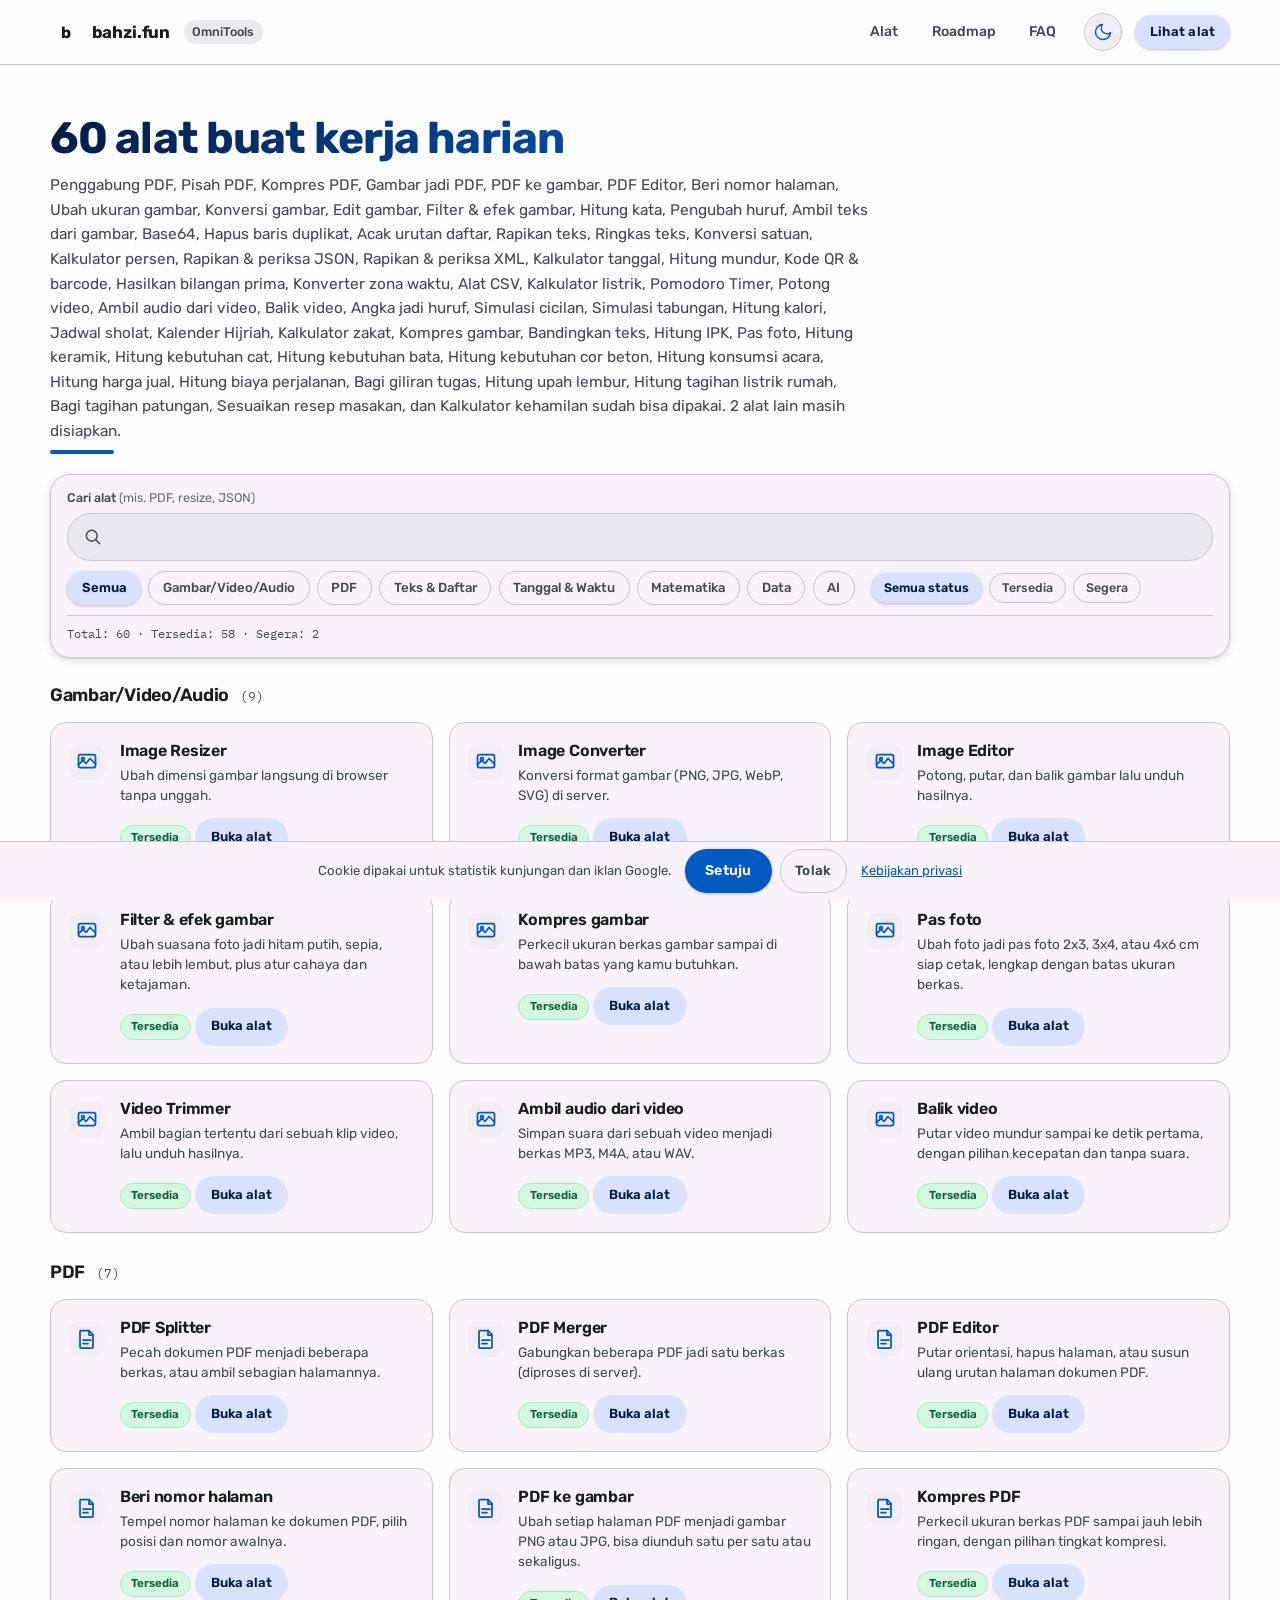
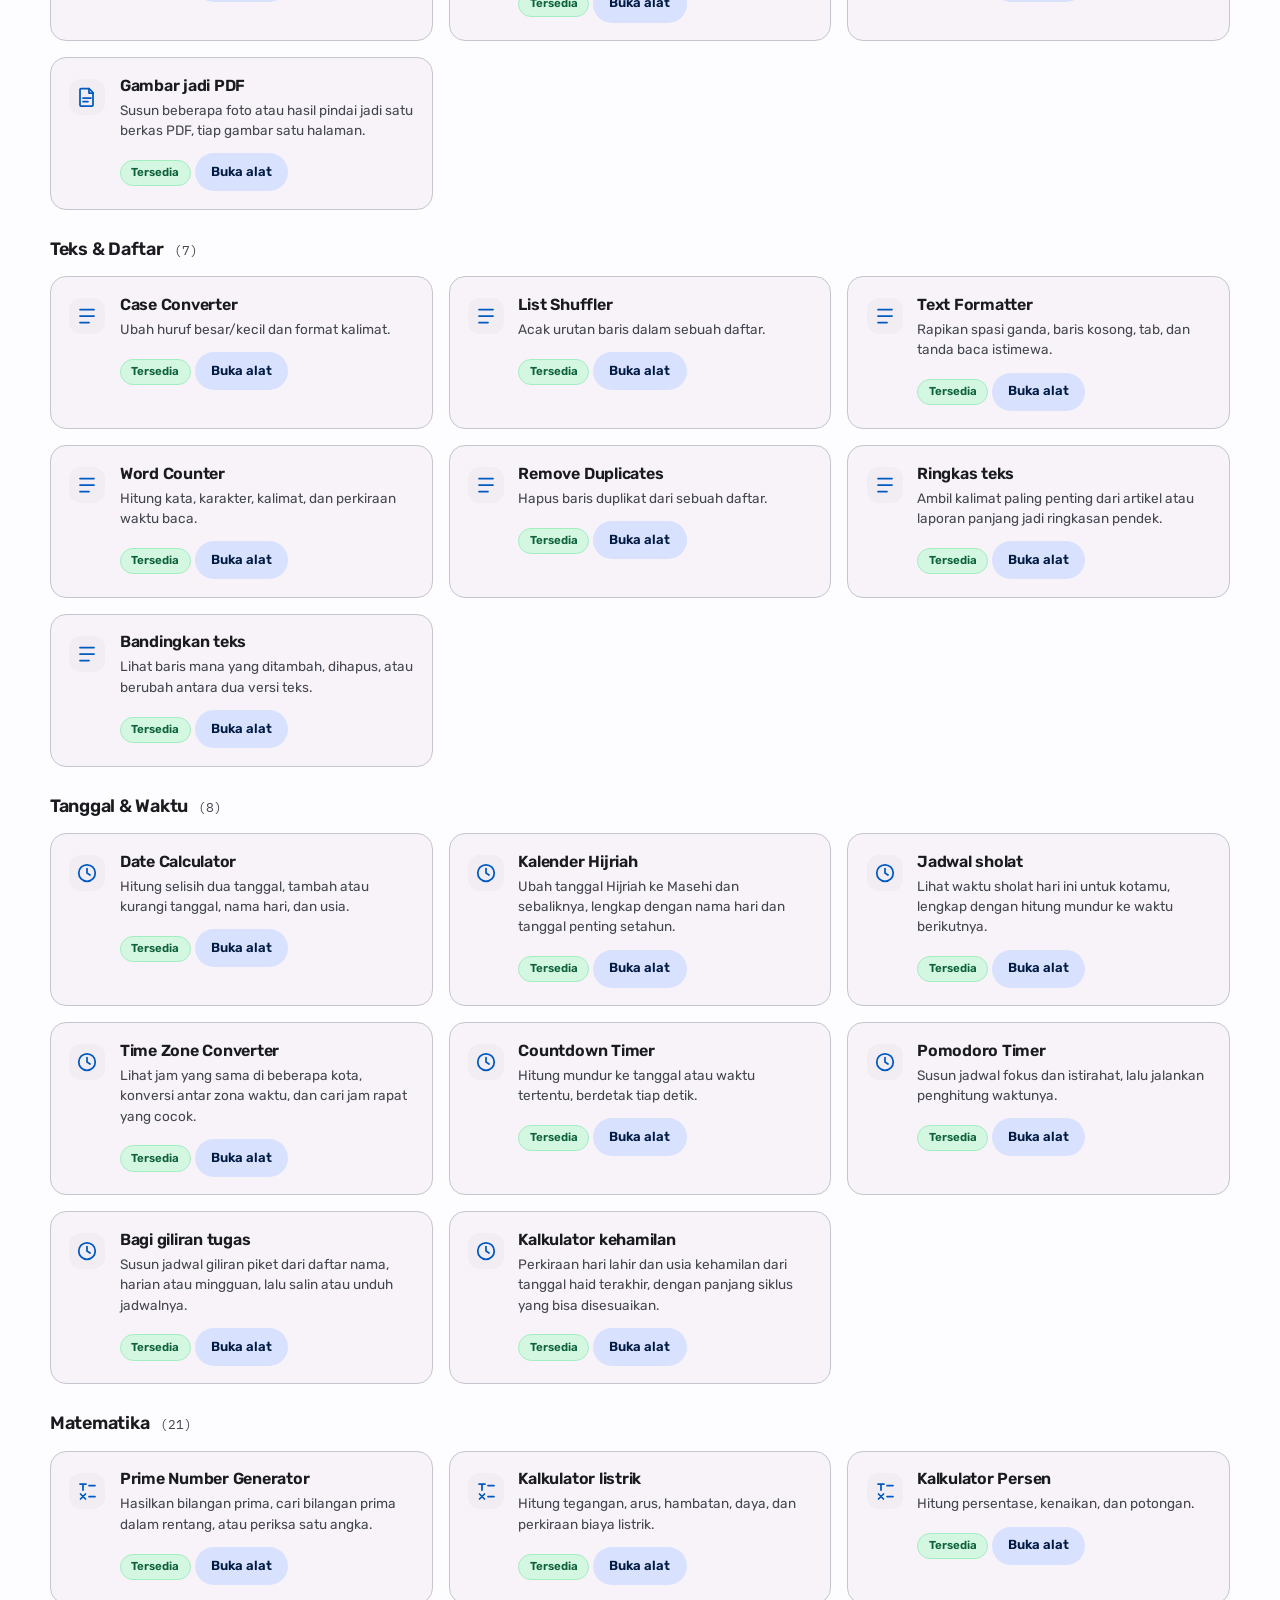
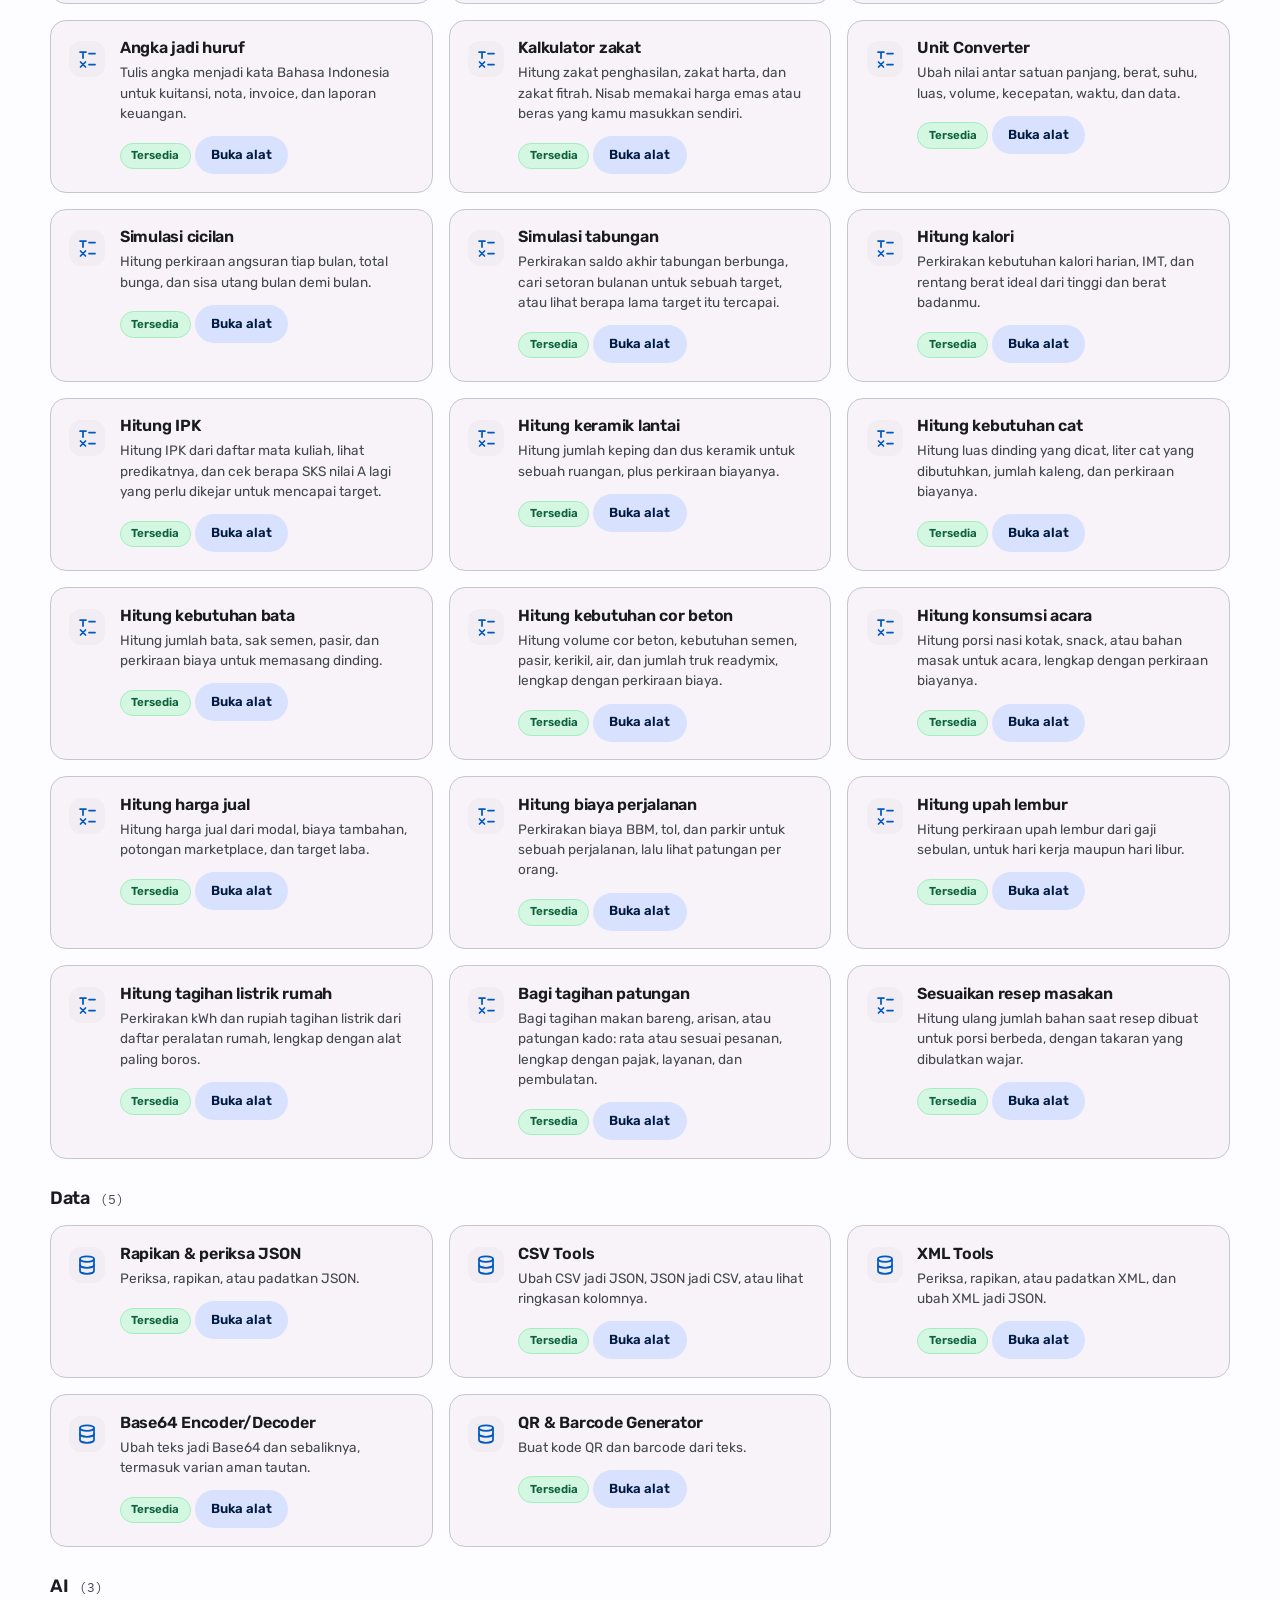
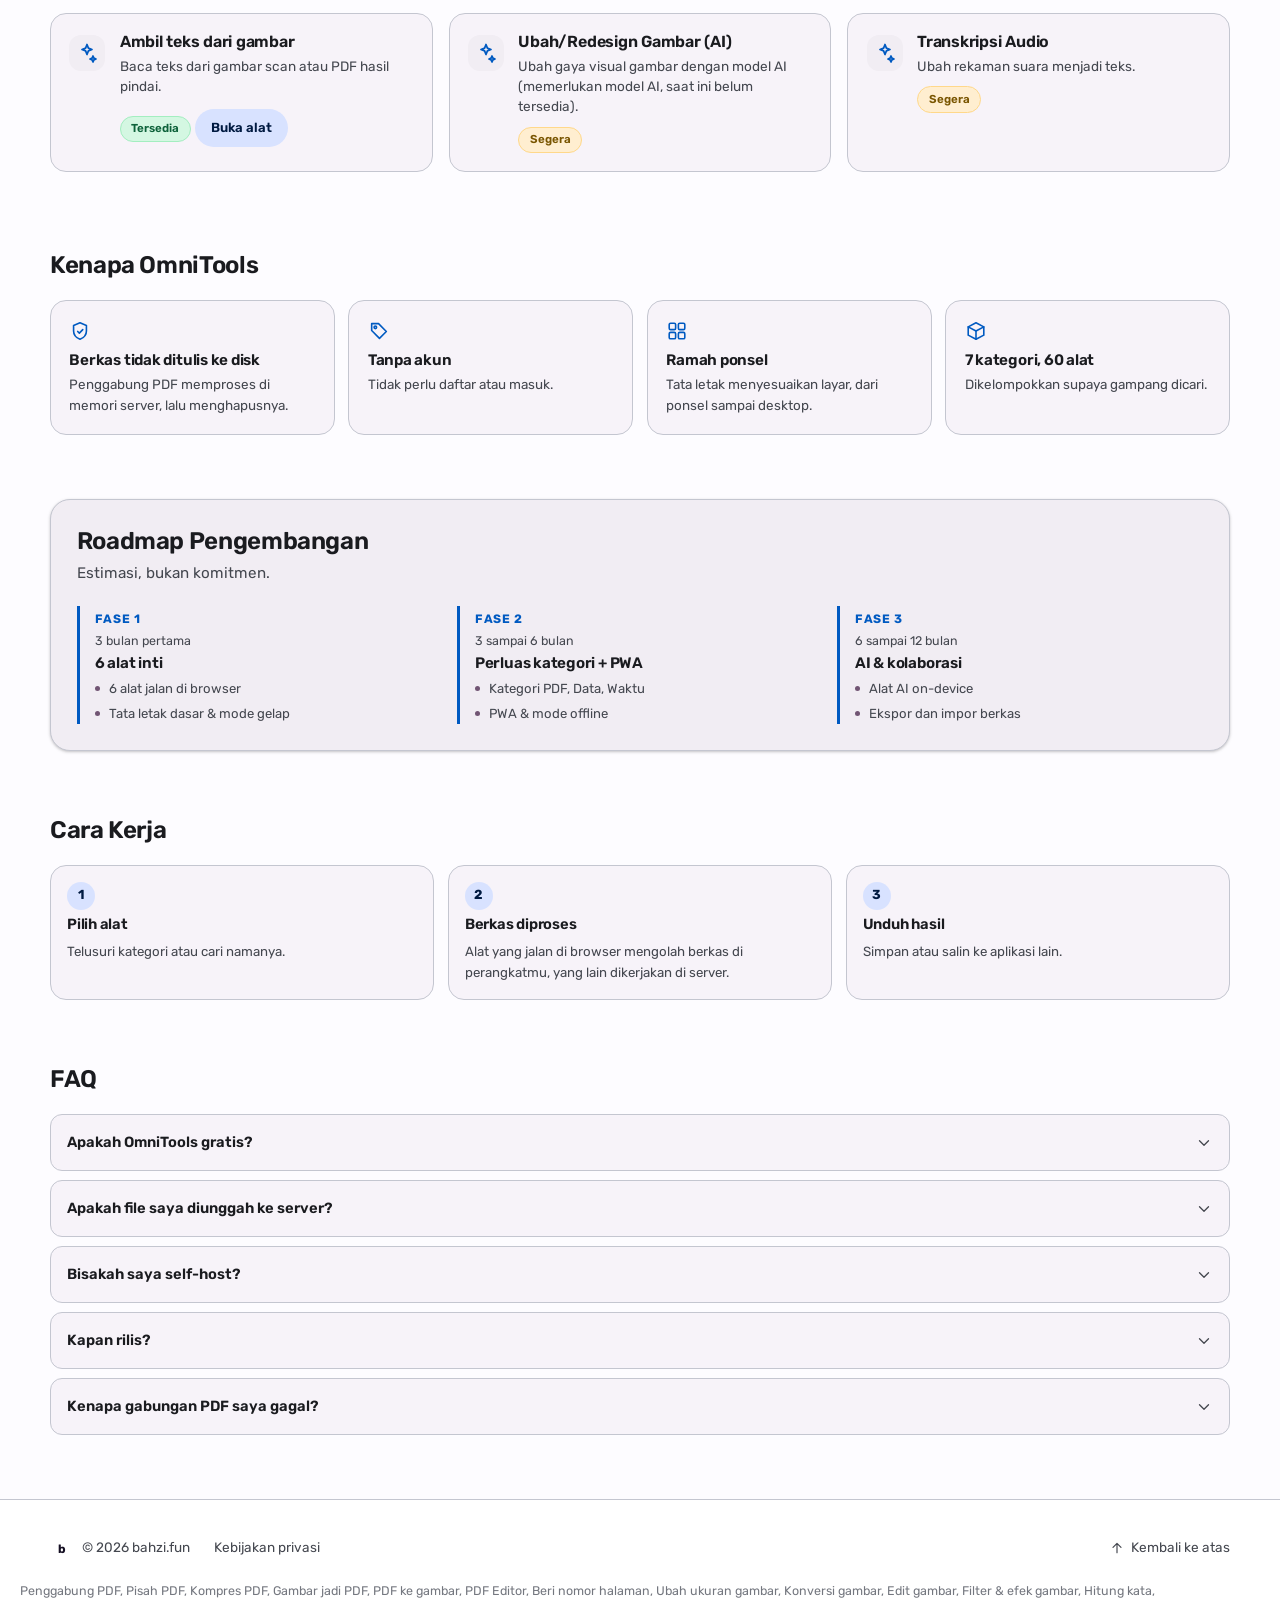
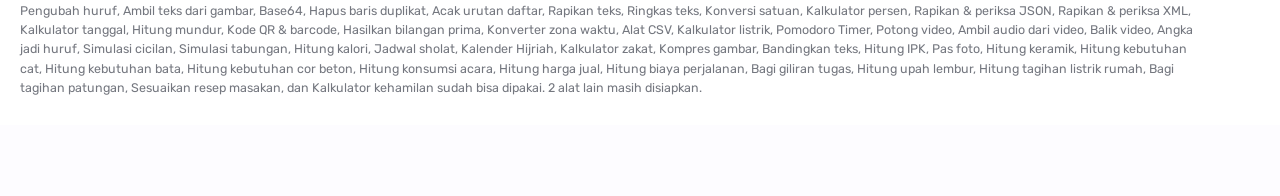
==== commit ec4fab51: "Tambah alat Sesuaikan resep masakan: hitung ulang takaran bahan saat porsi berubah, pembulatan takar" ====
--- a/index.html
+++ b/index.html
@@ -22,8 +22,8 @@
        kalau layanan ditempatkan di domain terpisah. -->
   <meta name="omnitools-server-base" content="">
 
-  <title>OmniTools: 59 alat harian | bahzi.fun</title>
-  <meta name="description" content="OmniTools dari bahzi.fun: 59 alat harian untuk PDF, gambar/video/audio, teks, tanggal, matematika, data, dan AI. Penggabung PDF, Pisah PDF, Kompres PDF, Gambar jadi PDF, PDF ke gambar, PDF Editor, Beri nomor halaman, Ubah ukuran gambar, Konversi gambar, Edit gambar, Filter & efek gambar, Hitung kata, Pengubah huruf, Ambil teks dari gambar, Base64, Hapus baris duplikat, Acak urutan daftar, Rapikan teks, Ringkas teks, Konversi satuan, Kalkulator persen, Rapikan & periksa JSON, Rapikan & periksa XML, Kalkulator tanggal, Hitung mundur, Kode QR & barcode, Hasilkan bilangan prima, Konverter zona waktu, Alat CSV, Kalkulator listrik, Pomodoro Timer, Potong video, Ambil audio dari video, Balik video, Angka jadi huruf, Simulasi cicilan, Simulasi tabungan, Hitung kalori, Jadwal sholat, Kalender Hijriah, Kalkulator zakat, Kompres gambar, Bandingkan teks, Hitung IPK, Pas foto, Hitung keramik, Hitung kebutuhan cat, Hitung kebutuhan bata, Hitung kebutuhan cor beton, Hitung konsumsi acara, Hitung harga jual, Hitung biaya perjalanan, Bagi giliran tugas, Hitung upah lembur, Hitung tagihan listrik rumah, Bagi tagihan patungan, dan Kalkulator kehamilan sudah bisa dipakai. 2 alat lain masih disiapkan.">
+  <title>OmniTools: 60 alat harian | bahzi.fun</title>
+  <meta name="description" content="OmniTools dari bahzi.fun: 60 alat harian untuk PDF, gambar/video/audio, teks, tanggal, matematika, data, dan AI. Penggabung PDF, Pisah PDF, Kompres PDF, Gambar jadi PDF, PDF ke gambar, PDF Editor, Beri nomor halaman, Ubah ukuran gambar, Konversi gambar, Edit gambar, Filter & efek gambar, Hitung kata, Pengubah huruf, Ambil teks dari gambar, Base64, Hapus baris duplikat, Acak urutan daftar, Rapikan teks, Ringkas teks, Konversi satuan, Kalkulator persen, Rapikan & periksa JSON, Rapikan & periksa XML, Kalkulator tanggal, Hitung mundur, Kode QR & barcode, Hasilkan bilangan prima, Konverter zona waktu, Alat CSV, Kalkulator listrik, Pomodoro Timer, Potong video, Ambil audio dari video, Balik video, Angka jadi huruf, Simulasi cicilan, Simulasi tabungan, Hitung kalori, Jadwal sholat, Kalender Hijriah, Kalkulator zakat, Kompres gambar, Bandingkan teks, Hitung IPK, Pas foto, Hitung keramik, Hitung kebutuhan cat, Hitung kebutuhan bata, Hitung kebutuhan cor beton, Hitung konsumsi acara, Hitung harga jual, Hitung biaya perjalanan, Bagi giliran tugas, Hitung upah lembur, Hitung tagihan listrik rumah, Bagi tagihan patungan, Sesuaikan resep masakan, dan Kalkulator kehamilan sudah bisa dipakai. 2 alat lain masih disiapkan.">
   <link rel="canonical" href="https://bahzi.fun/">
 
   <!-- Google tag (gtag.js) + Consent Mode v2.
@@ -52,14 +52,14 @@
 
   <meta property="og:type" content="website">
   <meta property="og:site_name" content="bahzi.fun">
-  <meta property="og:title" content="OmniTools: 59 alat harian">
-  <meta property="og:description" content="Kumpulan alat harian di satu halaman. Penggabung PDF, Pisah PDF, Kompres PDF, Gambar jadi PDF, PDF ke gambar, PDF Editor, Beri nomor halaman, Ubah ukuran gambar, Konversi gambar, Edit gambar, Filter & efek gambar, Hitung kata, Pengubah huruf, Ambil teks dari gambar, Base64, Hapus baris duplikat, Acak urutan daftar, Rapikan teks, Ringkas teks, Konversi satuan, Kalkulator persen, Rapikan & periksa JSON, Rapikan & periksa XML, Kalkulator tanggal, Hitung mundur, Kode QR & barcode, Hasilkan bilangan prima, Konverter zona waktu, Alat CSV, Kalkulator listrik, Pomodoro Timer, Potong video, Ambil audio dari video, Balik video, Angka jadi huruf, Simulasi cicilan, Simulasi tabungan, Hitung kalori, Jadwal sholat, Kalender Hijriah, Kalkulator zakat, Kompres gambar, Bandingkan teks, Hitung IPK, Pas foto, Hitung keramik, Hitung kebutuhan cat, Hitung kebutuhan bata, Hitung kebutuhan cor beton, Hitung konsumsi acara, Hitung harga jual, Hitung biaya perjalanan, Bagi giliran tugas, Hitung upah lembur, Hitung tagihan listrik rumah, Bagi tagihan patungan, dan Kalkulator kehamilan sudah bisa dipakai. 2 alat lain masih disiapkan.">
+  <meta property="og:title" content="OmniTools: 60 alat harian">
+  <meta property="og:description" content="Kumpulan alat harian di satu halaman. Penggabung PDF, Pisah PDF, Kompres PDF, Gambar jadi PDF, PDF ke gambar, PDF Editor, Beri nomor halaman, Ubah ukuran gambar, Konversi gambar, Edit gambar, Filter & efek gambar, Hitung kata, Pengubah huruf, Ambil teks dari gambar, Base64, Hapus baris duplikat, Acak urutan daftar, Rapikan teks, Ringkas teks, Konversi satuan, Kalkulator persen, Rapikan & periksa JSON, Rapikan & periksa XML, Kalkulator tanggal, Hitung mundur, Kode QR & barcode, Hasilkan bilangan prima, Konverter zona waktu, Alat CSV, Kalkulator listrik, Pomodoro Timer, Potong video, Ambil audio dari video, Balik video, Angka jadi huruf, Simulasi cicilan, Simulasi tabungan, Hitung kalori, Jadwal sholat, Kalender Hijriah, Kalkulator zakat, Kompres gambar, Bandingkan teks, Hitung IPK, Pas foto, Hitung keramik, Hitung kebutuhan cat, Hitung kebutuhan bata, Hitung kebutuhan cor beton, Hitung konsumsi acara, Hitung harga jual, Hitung biaya perjalanan, Bagi giliran tugas, Hitung upah lembur, Hitung tagihan listrik rumah, Bagi tagihan patungan, Sesuaikan resep masakan, dan Kalkulator kehamilan sudah bisa dipakai. 2 alat lain masih disiapkan.">
   <meta property="og:url" content="https://bahzi.fun/">
   <meta property="og:locale" content="id_ID">
 
   <meta name="twitter:card" content="summary">
-  <meta name="twitter:title" content="OmniTools: 59 alat harian">
-  <meta name="twitter:description" content="Kumpulan alat harian di satu halaman. Penggabung PDF, Pisah PDF, Kompres PDF, Gambar jadi PDF, PDF ke gambar, PDF Editor, Beri nomor halaman, Ubah ukuran gambar, Konversi gambar, Edit gambar, Filter & efek gambar, Hitung kata, Pengubah huruf, Ambil teks dari gambar, Base64, Hapus baris duplikat, Acak urutan daftar, Rapikan teks, Ringkas teks, Konversi satuan, Kalkulator persen, Rapikan & periksa JSON, Rapikan & periksa XML, Kalkulator tanggal, Hitung mundur, Kode QR & barcode, Hasilkan bilangan prima, Konverter zona waktu, Alat CSV, Kalkulator listrik, Pomodoro Timer, Potong video, Ambil audio dari video, Balik video, Angka jadi huruf, Simulasi cicilan, Simulasi tabungan, Hitung kalori, Jadwal sholat, Kalender Hijriah, Kalkulator zakat, Kompres gambar, Bandingkan teks, Hitung IPK, Pas foto, Hitung keramik, Hitung kebutuhan cat, Hitung kebutuhan bata, Hitung kebutuhan cor beton, Hitung konsumsi acara, Hitung harga jual, Hitung biaya perjalanan, Bagi giliran tugas, Hitung upah lembur, Hitung tagihan listrik rumah, Bagi tagihan patungan, dan Kalkulator kehamilan sudah bisa dipakai. 2 alat lain masih disiapkan.">
+  <meta name="twitter:title" content="OmniTools: 60 alat harian">
+  <meta name="twitter:description" content="Kumpulan alat harian di satu halaman. Penggabung PDF, Pisah PDF, Kompres PDF, Gambar jadi PDF, PDF ke gambar, PDF Editor, Beri nomor halaman, Ubah ukuran gambar, Konversi gambar, Edit gambar, Filter & efek gambar, Hitung kata, Pengubah huruf, Ambil teks dari gambar, Base64, Hapus baris duplikat, Acak urutan daftar, Rapikan teks, Ringkas teks, Konversi satuan, Kalkulator persen, Rapikan & periksa JSON, Rapikan & periksa XML, Kalkulator tanggal, Hitung mundur, Kode QR & barcode, Hasilkan bilangan prima, Konverter zona waktu, Alat CSV, Kalkulator listrik, Pomodoro Timer, Potong video, Ambil audio dari video, Balik video, Angka jadi huruf, Simulasi cicilan, Simulasi tabungan, Hitung kalori, Jadwal sholat, Kalender Hijriah, Kalkulator zakat, Kompres gambar, Bandingkan teks, Hitung IPK, Pas foto, Hitung keramik, Hitung kebutuhan cat, Hitung kebutuhan bata, Hitung kebutuhan cor beton, Hitung konsumsi acara, Hitung harga jual, Hitung biaya perjalanan, Bagi giliran tugas, Hitung upah lembur, Hitung tagihan listrik rumah, Bagi tagihan patungan, Sesuaikan resep masakan, dan Kalkulator kehamilan sudah bisa dipakai. 2 alat lain masih disiapkan.">
 
   <link rel="icon" href="data:image/svg+xml,%3Csvg viewBox='0 0 32 32'%3E%3Cdefs%3E%3ClinearGradient id='g' x1='0' y1='0' x2='1' y2='1'%3E%3Cstop offset='0' stop-color='%23fd44b0'/%3E%3Cstop offset='1' stop-color='%237553ff'/%3E%3C/linearGradient%3E%3C/defs%3E%3Crect width='32' height='32' rx='9' fill='url(%23g)'/%3E%3Ctext x='16' y='22' text-anchor='middle' font-size='16' font-weight='700' fill='%23150f23' font-family='sans-serif'%3Eb%3C/text%3E%3C/svg%3E">
 
@@ -187,8 +187,8 @@
       <div class="container">
 
         <div class="tools__head">
-          <h1 class="tools__title" id="alat-title">59 alat buat kerja harian</h1>
-          <p class="tools__lead">Penggabung PDF, Pisah PDF, Kompres PDF, Gambar jadi PDF, PDF ke gambar, PDF Editor, Beri nomor halaman, Ubah ukuran gambar, Konversi gambar, Edit gambar, Filter & efek gambar, Hitung kata, Pengubah huruf, Ambil teks dari gambar, Base64, Hapus baris duplikat, Acak urutan daftar, Rapikan teks, Ringkas teks, Konversi satuan, Kalkulator persen, Rapikan & periksa JSON, Rapikan & periksa XML, Kalkulator tanggal, Hitung mundur, Kode QR & barcode, Hasilkan bilangan prima, Konverter zona waktu, Alat CSV, Kalkulator listrik, Pomodoro Timer, Potong video, Ambil audio dari video, Balik video, Angka jadi huruf, Simulasi cicilan, Simulasi tabungan, Hitung kalori, Jadwal sholat, Kalender Hijriah, Kalkulator zakat, Kompres gambar, Bandingkan teks, Hitung IPK, Pas foto, Hitung keramik, Hitung kebutuhan cat, Hitung kebutuhan bata, Hitung kebutuhan cor beton, Hitung konsumsi acara, Hitung harga jual, Hitung biaya perjalanan, Bagi giliran tugas, Hitung upah lembur, Hitung tagihan listrik rumah, Bagi tagihan patungan, dan Kalkulator kehamilan sudah bisa dipakai. 2 alat lain masih disiapkan.</p>
+          <h1 class="tools__title" id="alat-title">60 alat buat kerja harian</h1>
+          <p class="tools__lead">Penggabung PDF, Pisah PDF, Kompres PDF, Gambar jadi PDF, PDF ke gambar, PDF Editor, Beri nomor halaman, Ubah ukuran gambar, Konversi gambar, Edit gambar, Filter & efek gambar, Hitung kata, Pengubah huruf, Ambil teks dari gambar, Base64, Hapus baris duplikat, Acak urutan daftar, Rapikan teks, Ringkas teks, Konversi satuan, Kalkulator persen, Rapikan & periksa JSON, Rapikan & periksa XML, Kalkulator tanggal, Hitung mundur, Kode QR & barcode, Hasilkan bilangan prima, Konverter zona waktu, Alat CSV, Kalkulator listrik, Pomodoro Timer, Potong video, Ambil audio dari video, Balik video, Angka jadi huruf, Simulasi cicilan, Simulasi tabungan, Hitung kalori, Jadwal sholat, Kalender Hijriah, Kalkulator zakat, Kompres gambar, Bandingkan teks, Hitung IPK, Pas foto, Hitung keramik, Hitung kebutuhan cat, Hitung kebutuhan bata, Hitung kebutuhan cor beton, Hitung konsumsi acara, Hitung harga jual, Hitung biaya perjalanan, Bagi giliran tugas, Hitung upah lembur, Hitung tagihan listrik rumah, Bagi tagihan patungan, Sesuaikan resep masakan, dan Kalkulator kehamilan sudah bisa dipakai. 2 alat lain masih disiapkan.</p>
         </div>
 
         <!-- Toolbar sticky: pencarian + filter + counter -->
@@ -5800,6 +5800,102 @@
           </noscript>
         </section>
 
+        <!-- Panel alat: Sesuaikan resep masakan. Hitung ulang takaran bahan masakan saat porsi berubah.
+             Diproses di memori server lalu dibuang, tidak disimpan di disk. -->
+        <section class="tool-panel" id="resep-panel" hidden tabindex="-1" aria-labelledby="resep-title">
+          <div class="tool-panel__head">
+            <div>
+              <h2 class="tool-panel__title" id="resep-title">Sesuaikan resep masakan</h2>
+              <p class="tool-panel__sub" id="resep-sub">Resep untuk 4 orang mau dibuat untuk 10 orang? Jumlah tiap bahan dihitung ulang dan dibulatkan ke takaran dapur.</p>
+            </div>
+            <button class="tool-panel__close" id="resep-close" type="button" aria-label="Tutup panel sesuaikan resep masakan">Tutup</button>
+          </div>
+
+          <p class="tool-panel__note" id="resep-panel-note">Hitungan ini hanya menyesuaikan jumlah bahan; waktu memasak, suhu, dan ukuran loyang tidak selalu ikut naik sebanding; baris tanpa angka dibiarkan apa adanya.</p>
+
+          <div class="resep__controls">
+            <div class="resep__grid">
+              <div class="field">
+                <label for="resep-porsi-asal">Porsi resep asli</label>
+                <input type="number" id="resep-porsi-asal" inputmode="numeric" min="1" max="1000" step="1" placeholder="4" autocomplete="off">
+                <span class="resep__hint">Porsi pada resep yang kamu punya (1–1000).</span>
+              </div>
+              <div class="field">
+                <label for="resep-porsi-target">Mau jadi berapa porsi</label>
+                <input type="number" id="resep-porsi-target" inputmode="numeric" min="1" max="1000" step="1" placeholder="10" autocomplete="off">
+                <span class="resep__hint">Porsi masakan yang ingin dibuat (1–1000).</span>
+              </div>
+            </div>
+
+            <div class="field resep__field--full">
+              <div class="resep__bahan-head">
+                <label for="resep-bahan">Daftar bahan, satu per baris</label>
+                <button type="button" class="btn btn--ghost btn--sm resep__contoh-btn" id="resep-isi-contoh">Isi contoh</button>
+              </div>
+              <textarea id="resep-bahan" rows="6" placeholder="500 gram ayam"></textarea>
+              <span class="resep__hint">Tulis satu bahan per baris, contoh: <code>500 gram ayam</code>, <code>3 butir telur</code>, atau <code>1/2 sdt garam</code>. Baris tanpa angka seperti <code>garam secukupnya</code> tidak dihitung ulang.</span>
+            </div>
+
+            <div class="resep__toggle-wrap">
+              <label class="resep__checkbox-label" for="resep-bulatkan">
+                <input type="checkbox" id="resep-bulatkan" checked>
+                <span>Bulatkan ke takaran dapur yang wajar</span>
+              </label>
+              <span class="resep__hint">Bulatkan gram/ml dan hitungan buah ke kelipatan terdekat agar masuk akal saat ditakar.</span>
+            </div>
+          </div>
+
+          <div class="tool-panel__foot">
+            <div class="resep__status-container">
+              <p class="status" id="resep-status" role="status" aria-live="polite">Masukkan porsi asli, porsi target, dan daftar bahan, lalu tekan "Hitung bahan".</p>
+              <p class="status status--error" id="resep-error" role="alert" hidden></p>
+            </div>
+            <div class="tool-panel__actions">
+              <button class="btn btn--ghost" id="resep-clear" type="button">Kosongkan</button>
+              <button class="btn btn--primary" id="resep-submit" type="button">Hitung bahan</button>
+            </div>
+          </div>
+
+          <div class="resep__result" id="resep-result" hidden aria-live="polite">
+            <div class="resep__stats">
+              <div class="resep__stat">
+                <span class="resep__stat-label">Faktor pengali</span>
+                <span class="resep__stat-value" id="resep-stat-faktor">-</span>
+              </div>
+              <div class="resep__stat">
+                <span class="resep__stat-label">Bahan dihitung</span>
+                <span class="resep__stat-value" id="resep-stat-dihitung">-</span>
+              </div>
+              <div class="resep__stat">
+                <span class="resep__stat-label">Dibiarkan apa adanya</span>
+                <span class="resep__stat-value" id="resep-stat-tidak-dihitung">-</span>
+              </div>
+            </div>
+
+            <div class="resep__section">
+              <h3 class="resep__section-title">Hasil takaran bahan</h3>
+              <div class="resep__items" id="resep-list-bahan"></div>
+            </div>
+
+            <div class="resep__section" id="resep-tidak-dihitung-wrap" hidden>
+              <h3 class="resep__section-title">Dibuat apa adanya</h3>
+              <p class="resep__hint">Baris berikut tidak diawali angka, jadi sesuaikan secukupnya sesuai selera:</p>
+              <ul class="resep__list-unscaled" id="resep-list-tidak-dihitung"></ul>
+            </div>
+
+            <p class="resep__note" id="resep-note">Hitungan ini hanya menyesuaikan jumlah bahan; waktu memasak, suhu, dan ukuran loyang tidak selalu ikut naik sebanding; baris tanpa angka dibiarkan apa adanya.</p>
+
+            <div class="tool-panel__actions resep__result-actions">
+              <button class="btn btn--secondary" id="resep-copy" type="button">Salin hasil</button>
+              <button class="btn btn--ghost" id="resep-download" type="button">Unduh hasil-resep.txt</button>
+            </div>
+          </div>
+
+          <noscript>
+            <p class="tool-panel__note">Alat Sesuaikan resep masakan membutuhkan JavaScript. Perhitungan berjalan di server, lalu hasilnya ditampilkan di halaman ini.</p>
+          </noscript>
+        </section>
+
         <div class="tools__grid" id="tools-grid"></div>
         <p class="tools__empty" id="tools-empty" hidden aria-live="polite">
           Tidak ada alat yang cocok dengan pencarianmu.
@@ -5865,7 +5961,7 @@
           </article>
           <article class="card card--compact reveal">
             <svg class="card__icon" aria-hidden="true"><use href="#icon-box"></use></svg>
-            <h3 class="card__title">7 kategori, 59 alat</h3>
+            <h3 class="card__title">7 kategori, 60 alat</h3>
             <p class="card__desc">Dikelompokkan supaya gampang dicari.</p>
           </article>
         </div>
@@ -5992,7 +6088,7 @@
         Kembali ke atas
       </a>
     </div>
-    <p class="footer__note container">Penggabung PDF, Pisah PDF, Kompres PDF, Gambar jadi PDF, PDF ke gambar, PDF Editor, Beri nomor halaman, Ubah ukuran gambar, Konversi gambar, Edit gambar, Filter & efek gambar, Hitung kata, Pengubah huruf, Ambil teks dari gambar, Base64, Hapus baris duplikat, Acak urutan daftar, Rapikan teks, Ringkas teks, Konversi satuan, Kalkulator persen, Rapikan & periksa JSON, Rapikan & periksa XML, Kalkulator tanggal, Hitung mundur, Kode QR & barcode, Hasilkan bilangan prima, Konverter zona waktu, Alat CSV, Kalkulator listrik, Pomodoro Timer, Potong video, Ambil audio dari video, Balik video, Angka jadi huruf, Simulasi cicilan, Simulasi tabungan, Hitung kalori, Jadwal sholat, Kalender Hijriah, Kalkulator zakat, Kompres gambar, Bandingkan teks, Hitung IPK, Pas foto, Hitung keramik, Hitung kebutuhan cat, Hitung kebutuhan bata, Hitung kebutuhan cor beton, Hitung konsumsi acara, Hitung harga jual, Hitung biaya perjalanan, Bagi giliran tugas, Hitung upah lembur, Hitung tagihan listrik rumah, Bagi tagihan patungan, dan Kalkulator kehamilan sudah bisa dipakai. 2 alat lain masih disiapkan.</p>
+    <p class="footer__note container">Penggabung PDF, Pisah PDF, Kompres PDF, Gambar jadi PDF, PDF ke gambar, PDF Editor, Beri nomor halaman, Ubah ukuran gambar, Konversi gambar, Edit gambar, Filter & efek gambar, Hitung kata, Pengubah huruf, Ambil teks dari gambar, Base64, Hapus baris duplikat, Acak urutan daftar, Rapikan teks, Ringkas teks, Konversi satuan, Kalkulator persen, Rapikan & periksa JSON, Rapikan & periksa XML, Kalkulator tanggal, Hitung mundur, Kode QR & barcode, Hasilkan bilangan prima, Konverter zona waktu, Alat CSV, Kalkulator listrik, Pomodoro Timer, Potong video, Ambil audio dari video, Balik video, Angka jadi huruf, Simulasi cicilan, Simulasi tabungan, Hitung kalori, Jadwal sholat, Kalender Hijriah, Kalkulator zakat, Kompres gambar, Bandingkan teks, Hitung IPK, Pas foto, Hitung keramik, Hitung kebutuhan cat, Hitung kebutuhan bata, Hitung kebutuhan cor beton, Hitung konsumsi acara, Hitung harga jual, Hitung biaya perjalanan, Bagi giliran tugas, Hitung upah lembur, Hitung tagihan listrik rumah, Bagi tagihan patungan, Sesuaikan resep masakan, dan Kalkulator kehamilan sudah bisa dipakai. 2 alat lain masih disiapkan.</p>
   </footer>
 
   <div class="cookiebar" id="cookiebar" hidden>
@@ -6053,5 +6149,6 @@
   <script src="assets/tool-lembur.js?v=__V__" defer></script>
   <script src="assets/tool-tagihan-listrik.js?v=__V__" defer></script>
   <script src="assets/tool-patungan.js?v=__V__" defer></script>
+  <script src="assets/tool-resep.js?v=__V__" defer></script>
 </body>
 </html>
--- a/assets/styles.css
+++ b/assets/styles.css
@@ -13995,6 +13995,209 @@
   margin-top: .25rem;
 }
 
+/* =========================================================================
+   Panel alat: Sesuaikan resep masakan (resep)
+   ========================================================================= */
+.resep__controls {
+  display: flex;
+  flex-direction: column;
+  gap: 1rem;
+}
+
+.resep__grid {
+  display: grid;
+  grid-template-columns: repeat(auto-fit, minmax(200px, 1fr));
+  gap: 1rem;
+}
+
+.resep__bahan-head {
+  display: flex;
+  justify-content: space-between;
+  align-items: center;
+  gap: .5rem;
+  margin-bottom: .35rem;
+}
+
+.resep__bahan-head label {
+  margin-bottom: 0;
+}
+
+.resep__contoh-btn {
+  font-size: .8rem;
+  padding: .25rem .6rem;
+}
+
+.resep__hint {
+  font-size: 12px;
+  color: var(--text-muted);
+  line-height: 1.45;
+  margin-top: .25rem;
+  display: block;
+}
+
+.resep__toggle-wrap {
+  display: flex;
+  flex-direction: column;
+  gap: .3rem;
+  padding: .75rem 1rem;
+  background: var(--bg-card);
+  border: 1px solid var(--border-color);
+  border-radius: var(--radius-md, 8px);
+}
+
+.resep__checkbox-label {
+  display: inline-flex;
+  align-items: center;
+  gap: .6rem;
+  cursor: pointer;
+  font-size: .92rem;
+  font-weight: 500;
+  color: var(--text-main);
+  user-select: none;
+}
+
+.resep__checkbox-label input[type="checkbox"] {
+  width: 1.15rem;
+  height: 1.15rem;
+  accent-color: var(--md-sys-color-primary, #fd44b0);
+  cursor: pointer;
+}
+
+.resep__status-container {
+  display: flex;
+  flex-direction: column;
+  gap: .35rem;
+}
+
+.resep__result {
+  display: flex;
+  flex-direction: column;
+  gap: 1.25rem;
+  margin-top: 1.25rem;
+  padding-top: 1.25rem;
+  border-top: 1px solid var(--border-color);
+}
+
+.resep__stats {
+  display: grid;
+  grid-template-columns: repeat(auto-fit, minmax(130px, 1fr));
+  gap: .75rem;
+}
+
+.resep__stat {
+  padding: .75rem 1rem;
+  background: var(--bg-card);
+  border: 1px solid var(--border-color);
+  border-radius: var(--radius-md, 8px);
+  display: flex;
+  flex-direction: column;
+  gap: .25rem;
+}
+
+.resep__stat-label {
+  font-size: 11px;
+  text-transform: uppercase;
+  letter-spacing: .04em;
+  color: var(--text-muted);
+}
+
+.resep__stat-value {
+  font-size: 1.25rem;
+  font-weight: 600;
+  color: var(--text-main);
+  font-variant-numeric: tabular-nums;
+}
+
+.resep__section {
+  display: flex;
+  flex-direction: column;
+  gap: .6rem;
+}
+
+.resep__section-title {
+  font-size: 14px;
+  font-weight: 600;
+  color: var(--text-main);
+  margin: 0;
+}
+
+.resep__items {
+  display: flex;
+  flex-direction: column;
+  gap: .5rem;
+}
+
+.resep__row {
+  padding: .75rem 1rem;
+  background: var(--bg-card);
+  border: 1px solid var(--border-color);
+  border-radius: var(--radius-md, 8px);
+  display: flex;
+  flex-direction: column;
+  gap: .3rem;
+}
+
+.resep__row-main {
+  display: flex;
+  align-items: center;
+  gap: .6rem;
+  flex-wrap: wrap;
+}
+
+.resep__row-origin {
+  color: var(--text-muted);
+  font-size: .9rem;
+  text-decoration: line-through;
+  opacity: .85;
+}
+
+.resep__row-arrow {
+  color: var(--md-sys-color-primary, #fd44b0);
+  font-weight: 600;
+  font-size: .9rem;
+}
+
+.resep__row-new {
+  color: var(--text-main);
+  font-size: 1rem;
+  font-weight: 600;
+}
+
+.resep__row-detail {
+  font-size: 12px;
+  color: var(--text-muted);
+  margin: 0;
+}
+
+.resep__list-unscaled {
+  margin: 0;
+  padding-left: 1.25rem;
+  color: var(--text-main);
+  font-size: .9rem;
+  display: flex;
+  flex-direction: column;
+  gap: .3rem;
+}
+
+.resep__unscaled-item {
+  line-height: 1.45;
+}
+
+.resep__note {
+  font-size: 12px;
+  color: var(--text-muted);
+  line-height: 1.45;
+  margin: 0;
+  font-style: italic;
+}
+
+.resep__result-actions {
+  display: flex;
+  gap: .6rem;
+  flex-wrap: wrap;
+  margin-top: .25rem;
+}
+
 @media (max-width: 640px) {
   .patungan__seg {
     width: 100%;
@@ -14005,6 +14208,9 @@
     text-align: center;
   }
   .patungan__grid {
+    grid-template-columns: 1fr;
+  }
+  .resep__grid {
     grid-template-columns: 1fr;
   }
 }
@@ -14033,7 +14239,17 @@
   #patungan-pajak,
   #patungan-layanan,
   #patungan-tambahan,
-  #patungan-pesanan {
+  #patungan-pesanan,
+  #resep-close,
+  #resep-porsi-asal,
+  #resep-porsi-target,
+  #resep-isi-contoh,
+  #resep-bulatkan,
+  .resep__checkbox-label,
+  #resep-submit,
+  #resep-clear,
+  #resep-copy,
+  #resep-download {
     min-height: 44px;
     min-width: 44px;
   }
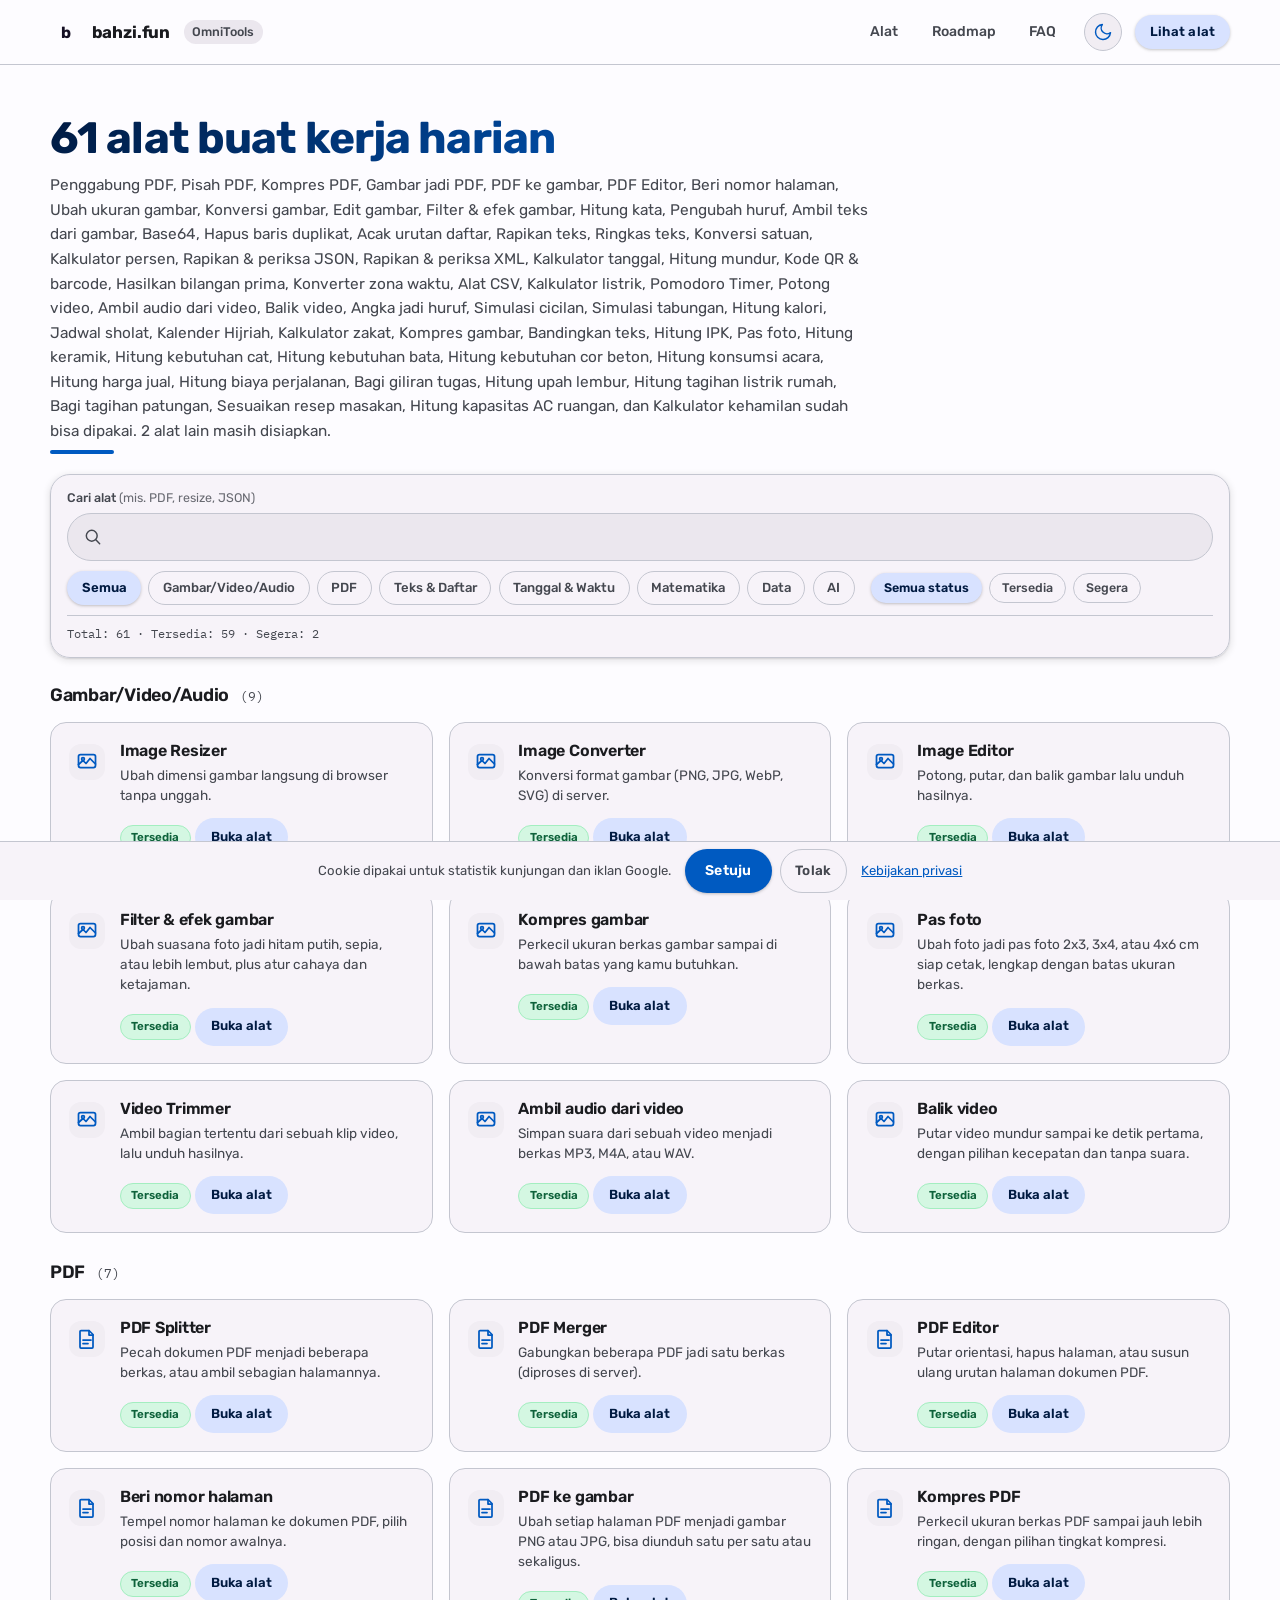
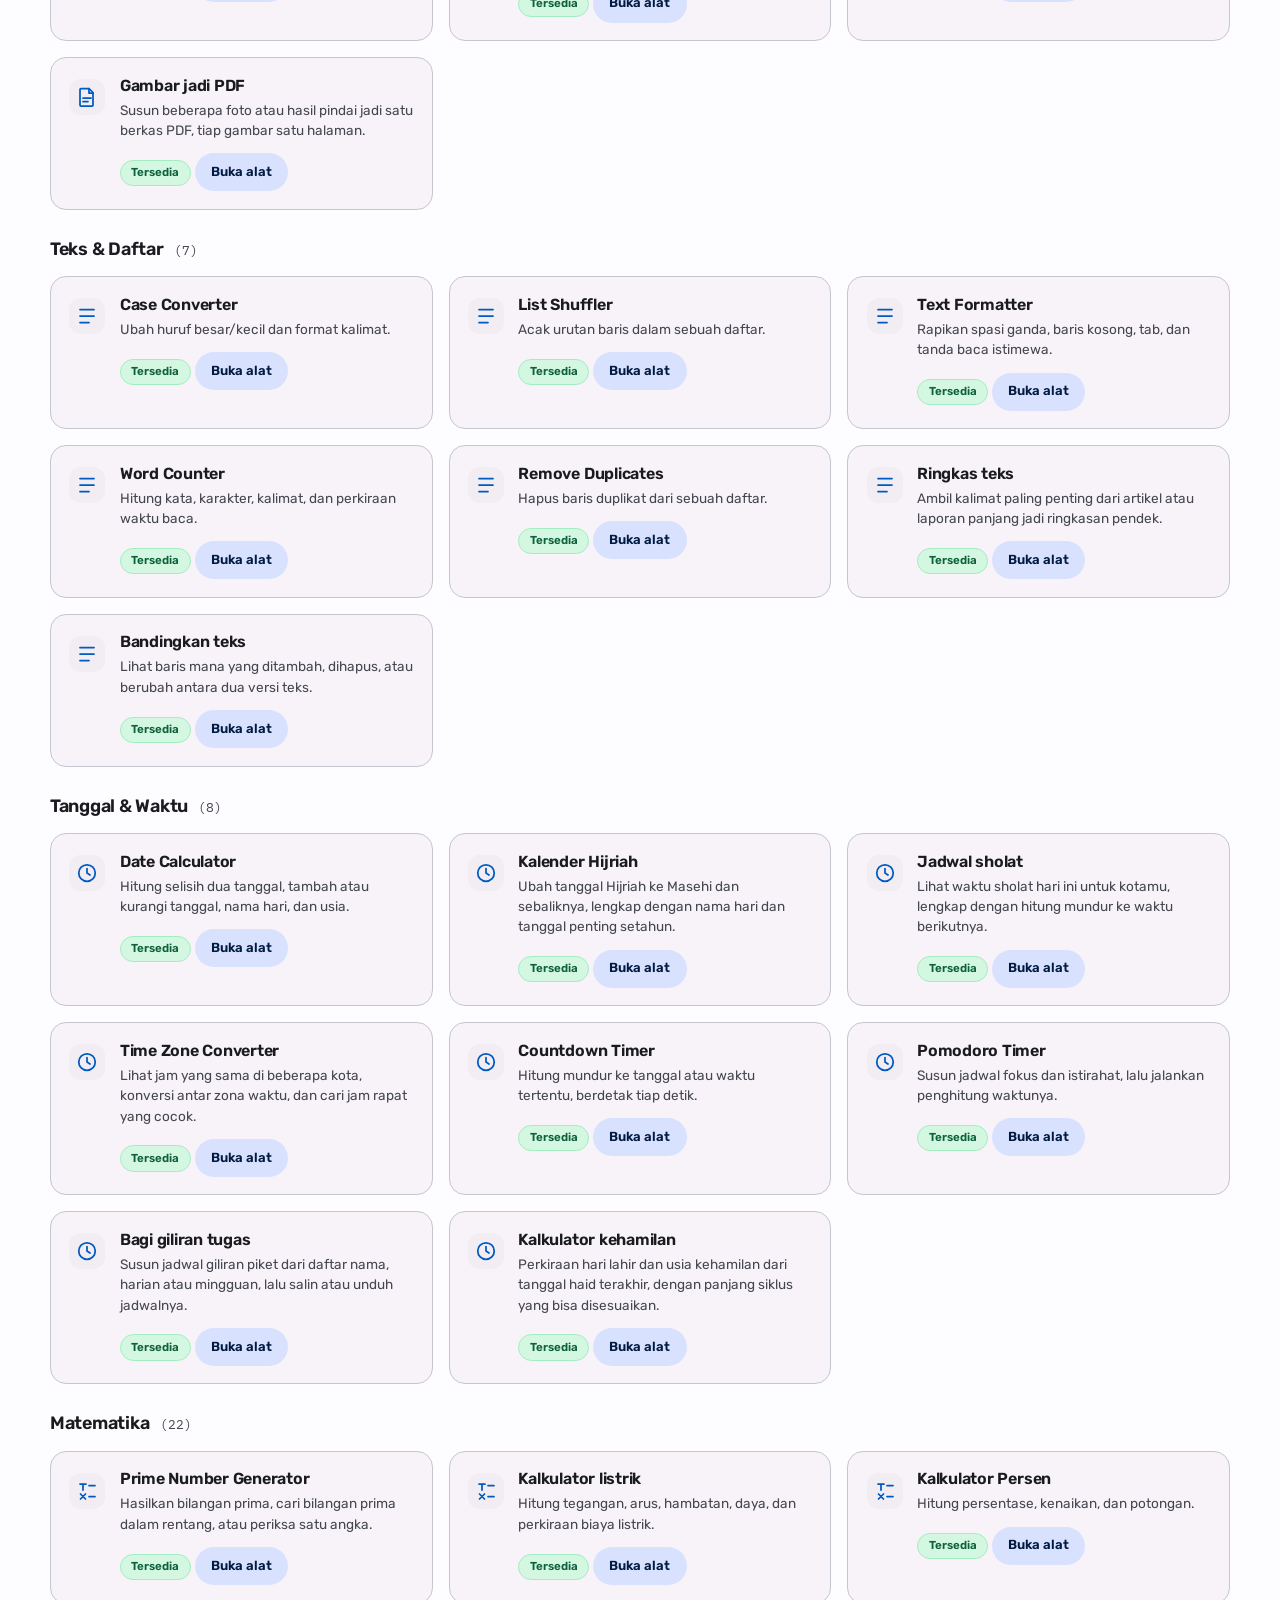
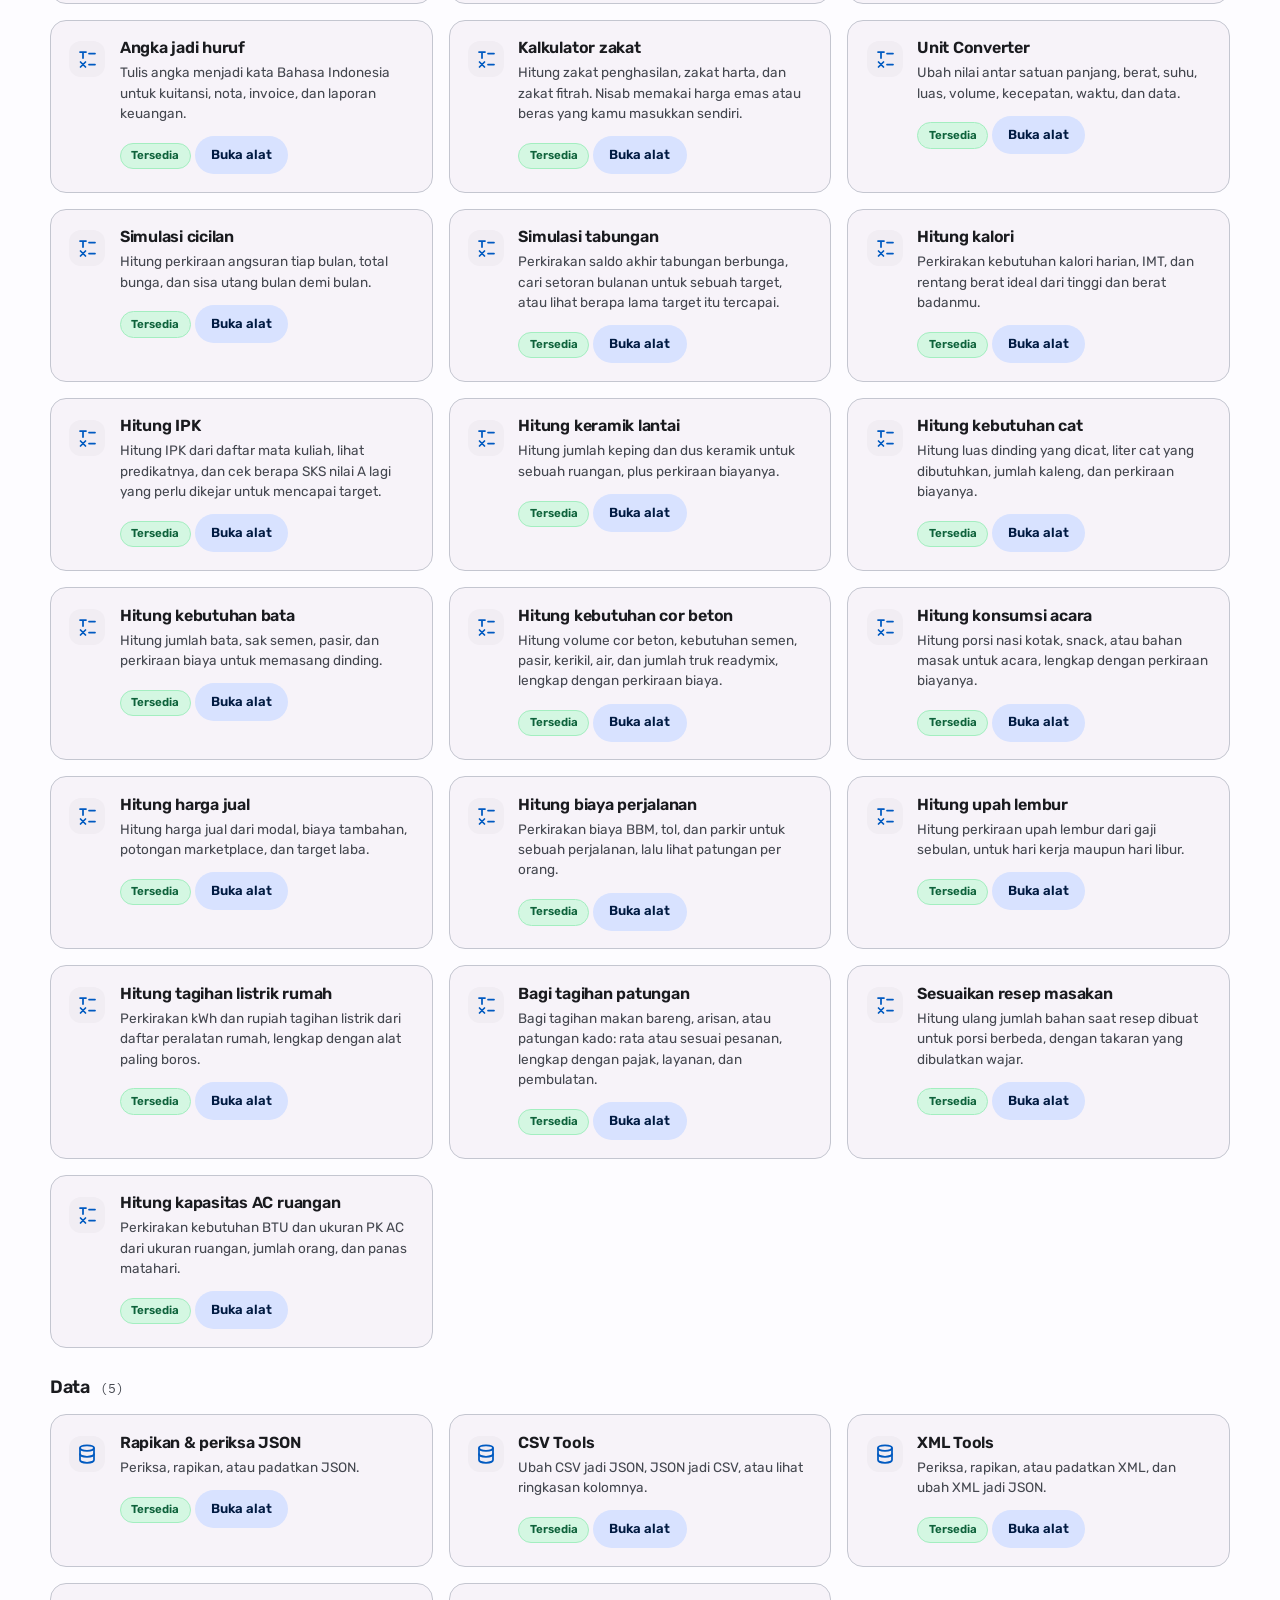
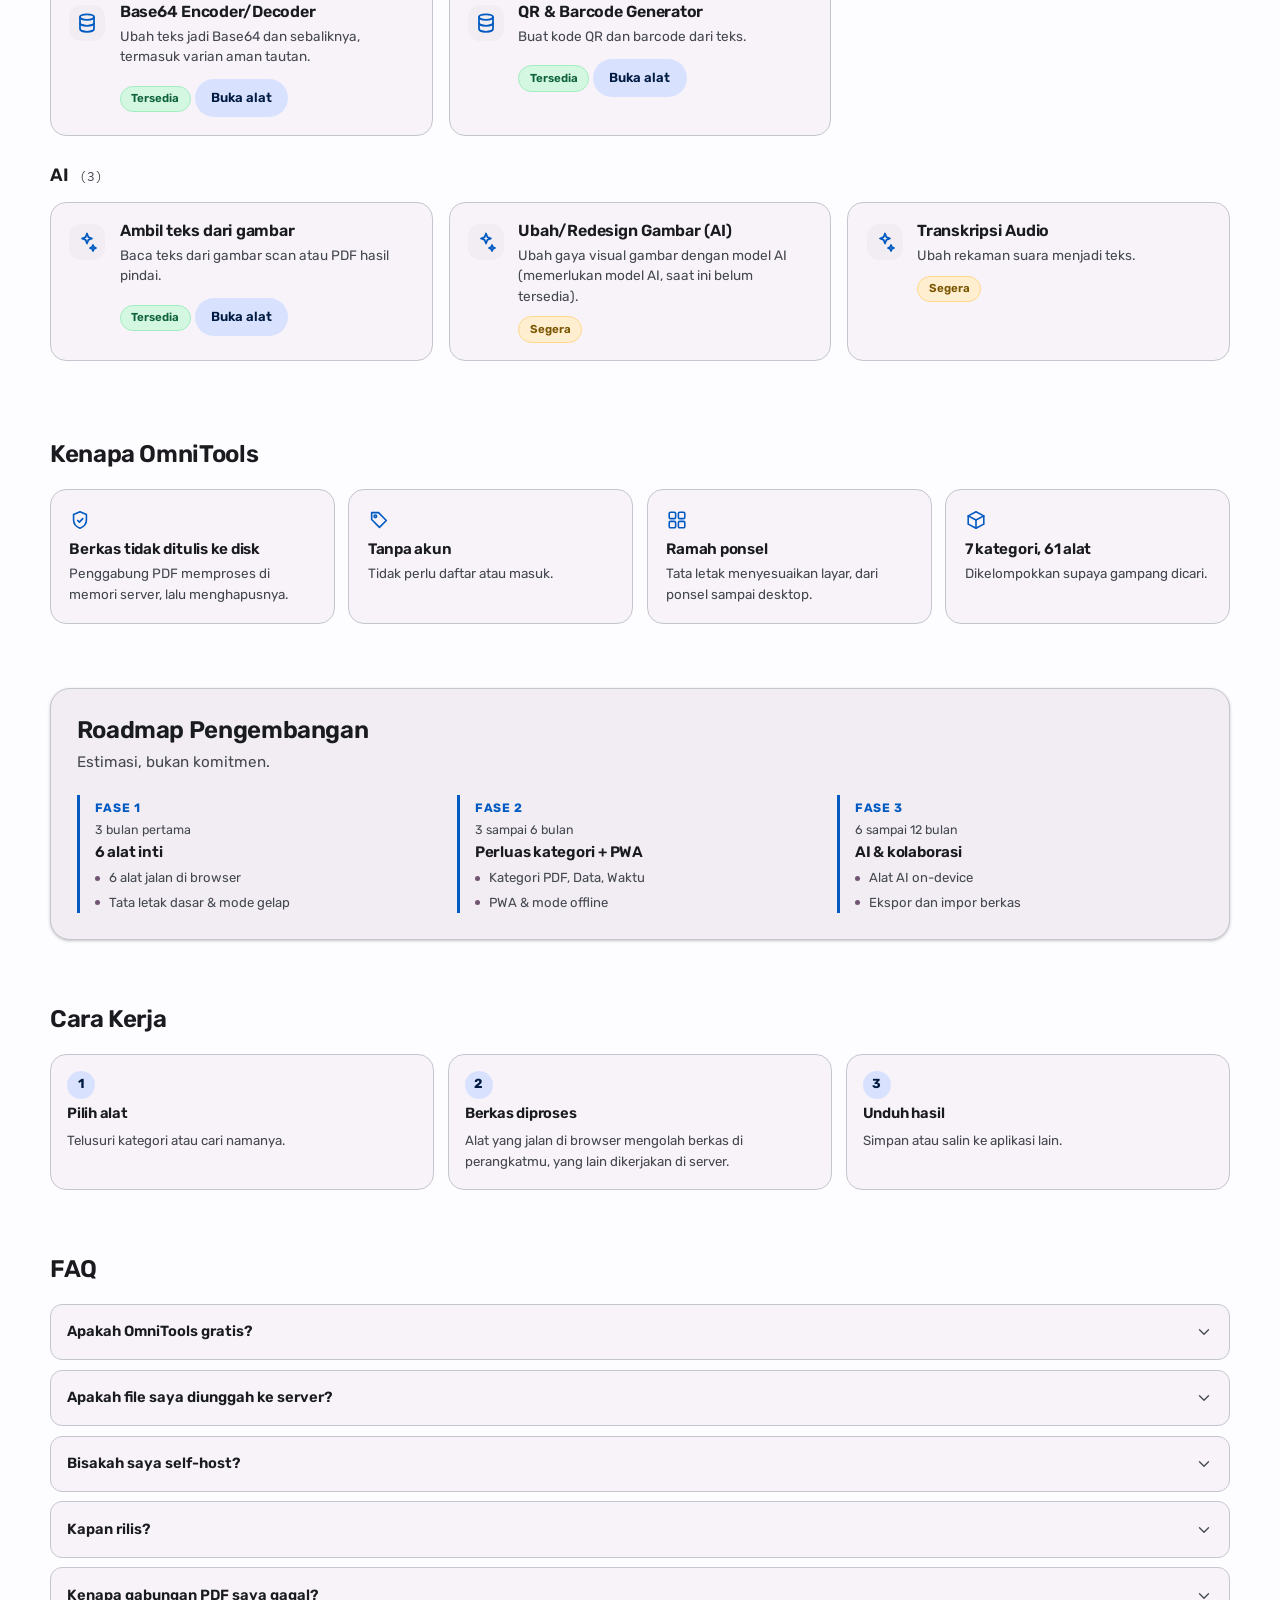
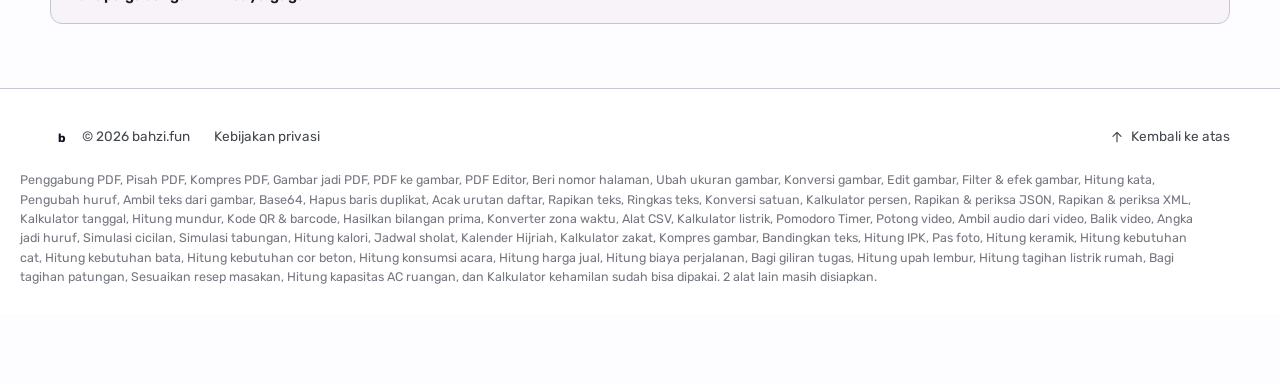
==== commit e29e4bca: "Tambah alat Hitung kapasitas AC ruangan: perkiraan BTU dan ukuran PK dari ukuran ruangan, orang, per" ====
--- a/index.html
+++ b/index.html
@@ -22,8 +22,8 @@
        kalau layanan ditempatkan di domain terpisah. -->
   <meta name="omnitools-server-base" content="">
 
-  <title>OmniTools: 60 alat harian | bahzi.fun</title>
-  <meta name="description" content="OmniTools dari bahzi.fun: 60 alat harian untuk PDF, gambar/video/audio, teks, tanggal, matematika, data, dan AI. Penggabung PDF, Pisah PDF, Kompres PDF, Gambar jadi PDF, PDF ke gambar, PDF Editor, Beri nomor halaman, Ubah ukuran gambar, Konversi gambar, Edit gambar, Filter & efek gambar, Hitung kata, Pengubah huruf, Ambil teks dari gambar, Base64, Hapus baris duplikat, Acak urutan daftar, Rapikan teks, Ringkas teks, Konversi satuan, Kalkulator persen, Rapikan & periksa JSON, Rapikan & periksa XML, Kalkulator tanggal, Hitung mundur, Kode QR & barcode, Hasilkan bilangan prima, Konverter zona waktu, Alat CSV, Kalkulator listrik, Pomodoro Timer, Potong video, Ambil audio dari video, Balik video, Angka jadi huruf, Simulasi cicilan, Simulasi tabungan, Hitung kalori, Jadwal sholat, Kalender Hijriah, Kalkulator zakat, Kompres gambar, Bandingkan teks, Hitung IPK, Pas foto, Hitung keramik, Hitung kebutuhan cat, Hitung kebutuhan bata, Hitung kebutuhan cor beton, Hitung konsumsi acara, Hitung harga jual, Hitung biaya perjalanan, Bagi giliran tugas, Hitung upah lembur, Hitung tagihan listrik rumah, Bagi tagihan patungan, Sesuaikan resep masakan, dan Kalkulator kehamilan sudah bisa dipakai. 2 alat lain masih disiapkan.">
+  <title>OmniTools: 61 alat harian | bahzi.fun</title>
+  <meta name="description" content="OmniTools dari bahzi.fun: 61 alat harian untuk PDF, gambar/video/audio, teks, tanggal, matematika, data, dan AI. Penggabung PDF, Pisah PDF, Kompres PDF, Gambar jadi PDF, PDF ke gambar, PDF Editor, Beri nomor halaman, Ubah ukuran gambar, Konversi gambar, Edit gambar, Filter & efek gambar, Hitung kata, Pengubah huruf, Ambil teks dari gambar, Base64, Hapus baris duplikat, Acak urutan daftar, Rapikan teks, Ringkas teks, Konversi satuan, Kalkulator persen, Rapikan & periksa JSON, Rapikan & periksa XML, Kalkulator tanggal, Hitung mundur, Kode QR & barcode, Hasilkan bilangan prima, Konverter zona waktu, Alat CSV, Kalkulator listrik, Pomodoro Timer, Potong video, Ambil audio dari video, Balik video, Angka jadi huruf, Simulasi cicilan, Simulasi tabungan, Hitung kalori, Jadwal sholat, Kalender Hijriah, Kalkulator zakat, Kompres gambar, Bandingkan teks, Hitung IPK, Pas foto, Hitung keramik, Hitung kebutuhan cat, Hitung kebutuhan bata, Hitung kebutuhan cor beton, Hitung konsumsi acara, Hitung harga jual, Hitung biaya perjalanan, Bagi giliran tugas, Hitung upah lembur, Hitung tagihan listrik rumah, Bagi tagihan patungan, Sesuaikan resep masakan, Hitung kapasitas AC ruangan, dan Kalkulator kehamilan sudah bisa dipakai. 2 alat lain masih disiapkan.">
   <link rel="canonical" href="https://bahzi.fun/">
 
   <!-- Google tag (gtag.js) + Consent Mode v2.
@@ -52,14 +52,14 @@
 
   <meta property="og:type" content="website">
   <meta property="og:site_name" content="bahzi.fun">
-  <meta property="og:title" content="OmniTools: 60 alat harian">
-  <meta property="og:description" content="Kumpulan alat harian di satu halaman. Penggabung PDF, Pisah PDF, Kompres PDF, Gambar jadi PDF, PDF ke gambar, PDF Editor, Beri nomor halaman, Ubah ukuran gambar, Konversi gambar, Edit gambar, Filter & efek gambar, Hitung kata, Pengubah huruf, Ambil teks dari gambar, Base64, Hapus baris duplikat, Acak urutan daftar, Rapikan teks, Ringkas teks, Konversi satuan, Kalkulator persen, Rapikan & periksa JSON, Rapikan & periksa XML, Kalkulator tanggal, Hitung mundur, Kode QR & barcode, Hasilkan bilangan prima, Konverter zona waktu, Alat CSV, Kalkulator listrik, Pomodoro Timer, Potong video, Ambil audio dari video, Balik video, Angka jadi huruf, Simulasi cicilan, Simulasi tabungan, Hitung kalori, Jadwal sholat, Kalender Hijriah, Kalkulator zakat, Kompres gambar, Bandingkan teks, Hitung IPK, Pas foto, Hitung keramik, Hitung kebutuhan cat, Hitung kebutuhan bata, Hitung kebutuhan cor beton, Hitung konsumsi acara, Hitung harga jual, Hitung biaya perjalanan, Bagi giliran tugas, Hitung upah lembur, Hitung tagihan listrik rumah, Bagi tagihan patungan, Sesuaikan resep masakan, dan Kalkulator kehamilan sudah bisa dipakai. 2 alat lain masih disiapkan.">
+  <meta property="og:title" content="OmniTools: 61 alat harian">
+  <meta property="og:description" content="Kumpulan alat harian di satu halaman. Penggabung PDF, Pisah PDF, Kompres PDF, Gambar jadi PDF, PDF ke gambar, PDF Editor, Beri nomor halaman, Ubah ukuran gambar, Konversi gambar, Edit gambar, Filter & efek gambar, Hitung kata, Pengubah huruf, Ambil teks dari gambar, Base64, Hapus baris duplikat, Acak urutan daftar, Rapikan teks, Ringkas teks, Konversi satuan, Kalkulator persen, Rapikan & periksa JSON, Rapikan & periksa XML, Kalkulator tanggal, Hitung mundur, Kode QR & barcode, Hasilkan bilangan prima, Konverter zona waktu, Alat CSV, Kalkulator listrik, Pomodoro Timer, Potong video, Ambil audio dari video, Balik video, Angka jadi huruf, Simulasi cicilan, Simulasi tabungan, Hitung kalori, Jadwal sholat, Kalender Hijriah, Kalkulator zakat, Kompres gambar, Bandingkan teks, Hitung IPK, Pas foto, Hitung keramik, Hitung kebutuhan cat, Hitung kebutuhan bata, Hitung kebutuhan cor beton, Hitung konsumsi acara, Hitung harga jual, Hitung biaya perjalanan, Bagi giliran tugas, Hitung upah lembur, Hitung tagihan listrik rumah, Bagi tagihan patungan, Sesuaikan resep masakan, Hitung kapasitas AC ruangan, dan Kalkulator kehamilan sudah bisa dipakai. 2 alat lain masih disiapkan.">
   <meta property="og:url" content="https://bahzi.fun/">
   <meta property="og:locale" content="id_ID">
 
   <meta name="twitter:card" content="summary">
-  <meta name="twitter:title" content="OmniTools: 60 alat harian">
-  <meta name="twitter:description" content="Kumpulan alat harian di satu halaman. Penggabung PDF, Pisah PDF, Kompres PDF, Gambar jadi PDF, PDF ke gambar, PDF Editor, Beri nomor halaman, Ubah ukuran gambar, Konversi gambar, Edit gambar, Filter & efek gambar, Hitung kata, Pengubah huruf, Ambil teks dari gambar, Base64, Hapus baris duplikat, Acak urutan daftar, Rapikan teks, Ringkas teks, Konversi satuan, Kalkulator persen, Rapikan & periksa JSON, Rapikan & periksa XML, Kalkulator tanggal, Hitung mundur, Kode QR & barcode, Hasilkan bilangan prima, Konverter zona waktu, Alat CSV, Kalkulator listrik, Pomodoro Timer, Potong video, Ambil audio dari video, Balik video, Angka jadi huruf, Simulasi cicilan, Simulasi tabungan, Hitung kalori, Jadwal sholat, Kalender Hijriah, Kalkulator zakat, Kompres gambar, Bandingkan teks, Hitung IPK, Pas foto, Hitung keramik, Hitung kebutuhan cat, Hitung kebutuhan bata, Hitung kebutuhan cor beton, Hitung konsumsi acara, Hitung harga jual, Hitung biaya perjalanan, Bagi giliran tugas, Hitung upah lembur, Hitung tagihan listrik rumah, Bagi tagihan patungan, Sesuaikan resep masakan, dan Kalkulator kehamilan sudah bisa dipakai. 2 alat lain masih disiapkan.">
+  <meta name="twitter:title" content="OmniTools: 61 alat harian">
+  <meta name="twitter:description" content="Kumpulan alat harian di satu halaman. Penggabung PDF, Pisah PDF, Kompres PDF, Gambar jadi PDF, PDF ke gambar, PDF Editor, Beri nomor halaman, Ubah ukuran gambar, Konversi gambar, Edit gambar, Filter & efek gambar, Hitung kata, Pengubah huruf, Ambil teks dari gambar, Base64, Hapus baris duplikat, Acak urutan daftar, Rapikan teks, Ringkas teks, Konversi satuan, Kalkulator persen, Rapikan & periksa JSON, Rapikan & periksa XML, Kalkulator tanggal, Hitung mundur, Kode QR & barcode, Hasilkan bilangan prima, Konverter zona waktu, Alat CSV, Kalkulator listrik, Pomodoro Timer, Potong video, Ambil audio dari video, Balik video, Angka jadi huruf, Simulasi cicilan, Simulasi tabungan, Hitung kalori, Jadwal sholat, Kalender Hijriah, Kalkulator zakat, Kompres gambar, Bandingkan teks, Hitung IPK, Pas foto, Hitung keramik, Hitung kebutuhan cat, Hitung kebutuhan bata, Hitung kebutuhan cor beton, Hitung konsumsi acara, Hitung harga jual, Hitung biaya perjalanan, Bagi giliran tugas, Hitung upah lembur, Hitung tagihan listrik rumah, Bagi tagihan patungan, Sesuaikan resep masakan, Hitung kapasitas AC ruangan, dan Kalkulator kehamilan sudah bisa dipakai. 2 alat lain masih disiapkan.">
 
   <link rel="icon" href="data:image/svg+xml,%3Csvg viewBox='0 0 32 32'%3E%3Cdefs%3E%3ClinearGradient id='g' x1='0' y1='0' x2='1' y2='1'%3E%3Cstop offset='0' stop-color='%23fd44b0'/%3E%3Cstop offset='1' stop-color='%237553ff'/%3E%3C/linearGradient%3E%3C/defs%3E%3Crect width='32' height='32' rx='9' fill='url(%23g)'/%3E%3Ctext x='16' y='22' text-anchor='middle' font-size='16' font-weight='700' fill='%23150f23' font-family='sans-serif'%3Eb%3C/text%3E%3C/svg%3E">
 
@@ -187,8 +187,8 @@
       <div class="container">
 
         <div class="tools__head">
-          <h1 class="tools__title" id="alat-title">60 alat buat kerja harian</h1>
-          <p class="tools__lead">Penggabung PDF, Pisah PDF, Kompres PDF, Gambar jadi PDF, PDF ke gambar, PDF Editor, Beri nomor halaman, Ubah ukuran gambar, Konversi gambar, Edit gambar, Filter & efek gambar, Hitung kata, Pengubah huruf, Ambil teks dari gambar, Base64, Hapus baris duplikat, Acak urutan daftar, Rapikan teks, Ringkas teks, Konversi satuan, Kalkulator persen, Rapikan & periksa JSON, Rapikan & periksa XML, Kalkulator tanggal, Hitung mundur, Kode QR & barcode, Hasilkan bilangan prima, Konverter zona waktu, Alat CSV, Kalkulator listrik, Pomodoro Timer, Potong video, Ambil audio dari video, Balik video, Angka jadi huruf, Simulasi cicilan, Simulasi tabungan, Hitung kalori, Jadwal sholat, Kalender Hijriah, Kalkulator zakat, Kompres gambar, Bandingkan teks, Hitung IPK, Pas foto, Hitung keramik, Hitung kebutuhan cat, Hitung kebutuhan bata, Hitung kebutuhan cor beton, Hitung konsumsi acara, Hitung harga jual, Hitung biaya perjalanan, Bagi giliran tugas, Hitung upah lembur, Hitung tagihan listrik rumah, Bagi tagihan patungan, Sesuaikan resep masakan, dan Kalkulator kehamilan sudah bisa dipakai. 2 alat lain masih disiapkan.</p>
+          <h1 class="tools__title" id="alat-title">61 alat buat kerja harian</h1>
+          <p class="tools__lead">Penggabung PDF, Pisah PDF, Kompres PDF, Gambar jadi PDF, PDF ke gambar, PDF Editor, Beri nomor halaman, Ubah ukuran gambar, Konversi gambar, Edit gambar, Filter & efek gambar, Hitung kata, Pengubah huruf, Ambil teks dari gambar, Base64, Hapus baris duplikat, Acak urutan daftar, Rapikan teks, Ringkas teks, Konversi satuan, Kalkulator persen, Rapikan & periksa JSON, Rapikan & periksa XML, Kalkulator tanggal, Hitung mundur, Kode QR & barcode, Hasilkan bilangan prima, Konverter zona waktu, Alat CSV, Kalkulator listrik, Pomodoro Timer, Potong video, Ambil audio dari video, Balik video, Angka jadi huruf, Simulasi cicilan, Simulasi tabungan, Hitung kalori, Jadwal sholat, Kalender Hijriah, Kalkulator zakat, Kompres gambar, Bandingkan teks, Hitung IPK, Pas foto, Hitung keramik, Hitung kebutuhan cat, Hitung kebutuhan bata, Hitung kebutuhan cor beton, Hitung konsumsi acara, Hitung harga jual, Hitung biaya perjalanan, Bagi giliran tugas, Hitung upah lembur, Hitung tagihan listrik rumah, Bagi tagihan patungan, Sesuaikan resep masakan, Hitung kapasitas AC ruangan, dan Kalkulator kehamilan sudah bisa dipakai. 2 alat lain masih disiapkan.</p>
         </div>
 
         <!-- Toolbar sticky: pencarian + filter + counter -->
@@ -5896,6 +5896,128 @@
           </noscript>
         </section>
 
+        <!-- Panel alat: Hitung kapasitas AC ruangan (ac).
+             Perkirakan kebutuhan BTU dan ukuran PK AC dari ukuran ruangan, jumlah orang, dan sinar matahari.
+             Diproses di memori server lalu dibuang, tidak disimpan di disk. -->
+        <section class="tool-panel" id="ac-panel" hidden tabindex="-1" aria-labelledby="ac-title">
+          <div class="tool-panel__head">
+            <div>
+              <h2 class="tool-panel__title" id="ac-title">Hitung kapasitas AC ruangan</h2>
+              <p class="tool-panel__sub" id="ac-sub">Perkirakan kebutuhan BTU dan ukuran PK pendingin ruangan</p>
+            </div>
+            <button class="tool-panel__close" id="ac-close" type="button" aria-label="Tutup panel hitung kapasitas AC ruangan">Tutup</button>
+          </div>
+
+          <p class="tool-panel__note" id="ac-note">Perkiraan kasar memakai patokan umum 500 BTU per meter persegi untuk tinggi plafon 2,8 m. Ukuran PK mengikuti kapasitas AC yang umum dijual di Indonesia.</p>
+
+          <div class="ac__controls">
+            <div class="ac__grid">
+              <div class="field">
+                <label for="ac-panjang">Panjang ruangan (meter)</label>
+                <input type="number" id="ac-panjang" class="ac__input" min="1" max="30" step="0.1" placeholder="Mis. 4" value="4" required autocomplete="off">
+                <span class="ac__hint">Panjang dinding ruangan dalam meter (1 sampai 30 m).</span>
+              </div>
+
+              <div class="field">
+                <label for="ac-lebar">Lebar ruangan (meter)</label>
+                <input type="number" id="ac-lebar" class="ac__input" min="1" max="30" step="0.1" placeholder="Mis. 5" value="5" required autocomplete="off">
+                <span class="ac__hint">Lebar dinding ruangan dalam meter (1 sampai 30 m).</span>
+              </div>
+
+              <div class="field">
+                <label for="ac-tinggi">Tinggi plafon (meter)</label>
+                <input type="number" id="ac-tinggi" class="ac__input" min="2" max="5" step="0.1" placeholder="2.8" value="2.8" autocomplete="off">
+                <span class="ac__hint">Standar rumah umumnya 2,8 m (2 sampai 5 m).</span>
+              </div>
+
+              <div class="field">
+                <label for="ac-orang">Jumlah orang di ruangan</label>
+                <input type="number" id="ac-orang" class="ac__input" min="1" max="50" step="1" placeholder="2" value="2" autocomplete="off">
+                <span class="ac__hint">Bawaan 2 orang. Tiap orang tambahan menambah beban dingin.</span>
+              </div>
+
+              <div class="field">
+                <label for="ac-perangkat">Perangkat penghasil panas</label>
+                <input type="number" id="ac-perangkat" class="ac__input" min="0" max="20" step="1" placeholder="0" value="0" autocomplete="off">
+                <span class="ac__hint">Jumlah TV, komputer aktif, dispenser, atau lampu sorot (0 sampai 20).</span>
+              </div>
+
+              <div class="field">
+                <label for="ac-matahari">Paparan sinar matahari</label>
+                <select id="ac-matahari" class="ac__select">
+                  <option value="teduh" selected>Teduh (tanpa sinar langsung)</option>
+                  <option value="sedang">Sedang (panas matahari sedang, +5%)</option>
+                  <option value="terkena matahari langsung">Terkena matahari langsung (+10%)</option>
+                </select>
+                <span class="ac__hint">Kondisi dinding dan jendela ruangan terhadap sinar matahari.</span>
+              </div>
+            </div>
+          </div>
+
+          <div class="tool-panel__foot">
+            <p class="status" id="ac-status" role="status" aria-live="polite">Isi ukuran ruangan dan kondisi ruangan, lalu tekan "Hitung kapasitas AC".</p>
+            <div class="tool-panel__actions">
+              <button class="btn btn--ghost" id="ac-clear" type="button">Reset</button>
+              <button class="btn btn--primary" id="ac-submit" type="button">Hitung kapasitas AC</button>
+            </div>
+          </div>
+
+          <div class="ac__result" id="ac-result" hidden>
+            <div class="ac__hero">
+              <span class="ac__hero-label">Kebutuhan pendinginan</span>
+              <span class="ac__hero-value" id="ac-hero-btu">-</span>
+              <span class="ac__hero-pk" id="ac-hero-pk">-</span>
+            </div>
+
+            <div class="ac__stats">
+              <div class="ac__stat">
+                <span class="ac__stat-label">Luas ruangan</span>
+                <span class="ac__stat-value" id="ac-stat-luas">-</span>
+              </div>
+              <div class="ac__stat">
+                <span class="ac__stat-label">Volume ruangan</span>
+                <span class="ac__stat-value" id="ac-stat-volume">-</span>
+              </div>
+              <div class="ac__stat">
+                <span class="ac__stat-label">BTU dasar ruangan</span>
+                <span class="ac__stat-value" id="ac-stat-btu-dasar">-</span>
+              </div>
+              <div class="ac__stat">
+                <span class="ac__stat-label">Beban tambahan</span>
+                <span class="ac__stat-value" id="ac-stat-tambahan">-</span>
+              </div>
+            </div>
+
+            <p class="ac__catatan-pk" id="ac-catatan-pk" hidden></p>
+
+            <div class="ac__table-wrap">
+              <h3 class="ac__table-title">Perbandingan ukuran AC</h3>
+              <div class="ac__table-container">
+                <table class="ac__table">
+                  <thead>
+                    <tr>
+                      <th scope="col">Ukuran PK</th>
+                      <th scope="col" class="text-right">Kapasitas</th>
+                      <th scope="col" class="text-right">Status</th>
+                    </tr>
+                  </thead>
+                  <tbody id="ac-table-body"></tbody>
+                </table>
+              </div>
+            </div>
+
+            <p class="ac__pesan" id="ac-pesan"></p>
+
+            <div class="tool-panel__actions ac__result-actions">
+              <button class="btn btn--secondary" id="ac-copy" type="button">Salin ringkasan</button>
+            </div>
+          </div>
+
+          <noscript>
+            <p class="tool-panel__note">Alat Hitung kapasitas AC ruangan membutuhkan JavaScript. Perhitungan berjalan di server, lalu hasilnya ditampilkan di halaman ini.</p>
+          </noscript>
+        </section>
+
         <div class="tools__grid" id="tools-grid"></div>
         <p class="tools__empty" id="tools-empty" hidden aria-live="polite">
           Tidak ada alat yang cocok dengan pencarianmu.
@@ -5961,7 +6083,7 @@
           </article>
           <article class="card card--compact reveal">
             <svg class="card__icon" aria-hidden="true"><use href="#icon-box"></use></svg>
-            <h3 class="card__title">7 kategori, 60 alat</h3>
+            <h3 class="card__title">7 kategori, 61 alat</h3>
             <p class="card__desc">Dikelompokkan supaya gampang dicari.</p>
           </article>
         </div>
@@ -6088,7 +6210,7 @@
         Kembali ke atas
       </a>
     </div>
-    <p class="footer__note container">Penggabung PDF, Pisah PDF, Kompres PDF, Gambar jadi PDF, PDF ke gambar, PDF Editor, Beri nomor halaman, Ubah ukuran gambar, Konversi gambar, Edit gambar, Filter & efek gambar, Hitung kata, Pengubah huruf, Ambil teks dari gambar, Base64, Hapus baris duplikat, Acak urutan daftar, Rapikan teks, Ringkas teks, Konversi satuan, Kalkulator persen, Rapikan & periksa JSON, Rapikan & periksa XML, Kalkulator tanggal, Hitung mundur, Kode QR & barcode, Hasilkan bilangan prima, Konverter zona waktu, Alat CSV, Kalkulator listrik, Pomodoro Timer, Potong video, Ambil audio dari video, Balik video, Angka jadi huruf, Simulasi cicilan, Simulasi tabungan, Hitung kalori, Jadwal sholat, Kalender Hijriah, Kalkulator zakat, Kompres gambar, Bandingkan teks, Hitung IPK, Pas foto, Hitung keramik, Hitung kebutuhan cat, Hitung kebutuhan bata, Hitung kebutuhan cor beton, Hitung konsumsi acara, Hitung harga jual, Hitung biaya perjalanan, Bagi giliran tugas, Hitung upah lembur, Hitung tagihan listrik rumah, Bagi tagihan patungan, Sesuaikan resep masakan, dan Kalkulator kehamilan sudah bisa dipakai. 2 alat lain masih disiapkan.</p>
+    <p class="footer__note container">Penggabung PDF, Pisah PDF, Kompres PDF, Gambar jadi PDF, PDF ke gambar, PDF Editor, Beri nomor halaman, Ubah ukuran gambar, Konversi gambar, Edit gambar, Filter & efek gambar, Hitung kata, Pengubah huruf, Ambil teks dari gambar, Base64, Hapus baris duplikat, Acak urutan daftar, Rapikan teks, Ringkas teks, Konversi satuan, Kalkulator persen, Rapikan & periksa JSON, Rapikan & periksa XML, Kalkulator tanggal, Hitung mundur, Kode QR & barcode, Hasilkan bilangan prima, Konverter zona waktu, Alat CSV, Kalkulator listrik, Pomodoro Timer, Potong video, Ambil audio dari video, Balik video, Angka jadi huruf, Simulasi cicilan, Simulasi tabungan, Hitung kalori, Jadwal sholat, Kalender Hijriah, Kalkulator zakat, Kompres gambar, Bandingkan teks, Hitung IPK, Pas foto, Hitung keramik, Hitung kebutuhan cat, Hitung kebutuhan bata, Hitung kebutuhan cor beton, Hitung konsumsi acara, Hitung harga jual, Hitung biaya perjalanan, Bagi giliran tugas, Hitung upah lembur, Hitung tagihan listrik rumah, Bagi tagihan patungan, Sesuaikan resep masakan, Hitung kapasitas AC ruangan, dan Kalkulator kehamilan sudah bisa dipakai. 2 alat lain masih disiapkan.</p>
   </footer>
 
   <div class="cookiebar" id="cookiebar" hidden>
@@ -6150,5 +6272,6 @@
   <script src="assets/tool-tagihan-listrik.js?v=__V__" defer></script>
   <script src="assets/tool-patungan.js?v=__V__" defer></script>
   <script src="assets/tool-resep.js?v=__V__" defer></script>
+  <script src="assets/tool-ac.js?v=__V__" defer></script>
 </body>
 </html>
--- a/assets/styles.css
+++ b/assets/styles.css
@@ -14255,3 +14255,224 @@
   }
 }
 
+/* ================= Hitung kapasitas AC ruangan (ac) ================= */
+.ac__controls {
+  margin-bottom: 1.5rem;
+}
+
+.ac__grid {
+  display: grid;
+  grid-template-columns: repeat(auto-fit, minmax(220px, 1fr));
+  gap: 1rem;
+}
+
+.ac__input,
+.ac__select {
+  width: 100%;
+  min-height: 44px;
+  padding: .625rem .75rem;
+  border-radius: var(--radius-sm, 6px);
+  border: 1px solid var(--md-sys-color-outline-variant, rgba(0, 0, 0, .12));
+  background: var(--md-sys-color-surface-container-lowest, #ffffff);
+  color: var(--md-sys-color-on-surface, #1a1b1f);
+  font-family: inherit;
+  font-size: .9375rem;
+  box-sizing: border-box;
+}
+
+.ac__input:focus,
+.ac__select:focus {
+  outline: 2px solid var(--brand, #005ac1);
+  outline-offset: 2px;
+  border-color: var(--brand, #005ac1);
+}
+
+.ac__hint {
+  display: block;
+  font-size: .75rem;
+  color: var(--text-muted, #44474f);
+  margin-top: .35rem;
+  line-height: 1.35;
+}
+
+#ac-submit,
+#ac-clear,
+#ac-close,
+#ac-copy {
+  min-height: 44px;
+}
+
+.ac__result {
+  margin-top: 1.5rem;
+  padding-top: 1.5rem;
+  border-top: 1px solid var(--md-sys-color-outline-variant, rgba(0, 0, 0, .12));
+}
+
+.ac__hero {
+  display: flex;
+  flex-direction: column;
+  align-items: center;
+  text-align: center;
+  padding: 1.5rem 1rem;
+  border-radius: var(--radius-md, 10px);
+  background: var(--md-sys-color-surface-container-high, #ebe7ee);
+  border: 1px solid var(--md-sys-color-outline-variant, rgba(0, 0, 0, .12));
+  margin-bottom: 1.5rem;
+}
+
+.ac__hero-label {
+  font-size: .8125rem;
+  text-transform: uppercase;
+  letter-spacing: .06em;
+  color: var(--text-muted, #44474f);
+  margin-bottom: .25rem;
+}
+
+.ac__hero-value {
+  font-size: clamp(1.75rem, 5vw, 2.5rem);
+  font-weight: 700;
+  color: var(--brand, #005ac1);
+  line-height: 1.2;
+}
+
+.ac__hero-pk {
+  display: inline-block;
+  margin-top: .5rem;
+  font-size: 1.125rem;
+  font-weight: 600;
+  color: var(--md-sys-color-on-surface, #1a1b1f);
+  padding: .25rem .75rem;
+  border-radius: 999px;
+  background: var(--md-sys-color-secondary-container, #dbe2f9);
+}
+
+.ac__stats {
+  display: grid;
+  grid-template-columns: repeat(auto-fit, minmax(140px, 1fr));
+  gap: .75rem;
+  margin-bottom: 1.5rem;
+}
+
+.ac__stat {
+  padding: .75rem 1rem;
+  border-radius: var(--radius-sm, 6px);
+  background: var(--md-sys-color-surface-container-high, #ebe7ee);
+  border: 1px solid var(--md-sys-color-outline-variant, rgba(0, 0, 0, .12));
+}
+
+.ac__stat-label {
+  display: block;
+  font-size: .75rem;
+  color: var(--text-muted, #44474f);
+  margin-bottom: .25rem;
+}
+
+.ac__stat-value {
+  display: block;
+  font-size: 1rem;
+  font-weight: 600;
+  color: var(--md-sys-color-on-surface, #1a1b1f);
+}
+
+.ac__catatan-pk {
+  margin: 0 0 1.25rem;
+  padding: .75rem 1rem;
+  border-radius: var(--radius-sm, 6px);
+  background: rgba(186, 26, 26, .08);
+  border: 1px solid rgba(186, 26, 26, .28);
+  color: var(--md-sys-color-error-text, #ba1a1a);
+  font-size: .875rem;
+  line-height: 1.45;
+}
+
+.ac__table-wrap {
+  margin-bottom: 1.5rem;
+}
+
+.ac__table-title {
+  font-size: .9375rem;
+  font-weight: 600;
+  margin: 0 0 .75rem;
+  color: var(--md-sys-color-on-surface, #1a1b1f);
+}
+
+.ac__table-container {
+  overflow-x: auto;
+  border: 1px solid var(--md-sys-color-outline-variant, rgba(0, 0, 0, .12));
+  border-radius: var(--radius-sm, 6px);
+}
+
+.ac__table {
+  width: 100%;
+  border-collapse: collapse;
+  font-size: .875rem;
+  text-align: left;
+}
+
+.ac__table th,
+.ac__table td {
+  padding: .625rem .75rem;
+  border-bottom: 1px solid var(--md-sys-color-outline-variant, rgba(0, 0, 0, .12));
+}
+
+.ac__table th {
+  background: var(--md-sys-color-surface-container-high, #ebe7ee);
+  color: var(--text-muted, #44474f);
+  font-weight: 600;
+  font-size: .8125rem;
+}
+
+.ac__table tbody tr:last-child td {
+  border-bottom: none;
+}
+
+.ac__tr--recommended td {
+  background: rgba(0, 90, 193, .08);
+  font-weight: 600;
+}
+
+.ac__badge-rec {
+  color: var(--brand, #005ac1);
+  font-size: .75rem;
+  font-weight: 500;
+}
+
+.ac__badge {
+  display: inline-block;
+  padding: .2rem .5rem;
+  border-radius: 4px;
+  font-size: .75rem;
+  font-weight: 600;
+  line-height: 1.2;
+}
+
+.ac__badge--cukup {
+  background: rgba(20, 108, 67, 0.12);
+  color: var(--md-sys-color-success-text, #146c43);
+}
+
+.ac__badge--kurang {
+  background: rgba(186, 26, 26, 0.12);
+  color: var(--md-sys-color-error-text, #ba1a1a);
+}
+
+.ac__pesan {
+  margin: 0 0 1.25rem;
+  font-size: .8125rem;
+  line-height: 1.5;
+  color: var(--text-muted, #44474f);
+}
+
+.ac__result-actions {
+  display: flex;
+  gap: .5rem;
+  flex-wrap: wrap;
+}
+
+@media (max-width: 640px) {
+  .ac__grid {
+    grid-template-columns: 1fr;
+  }
+}
+
+
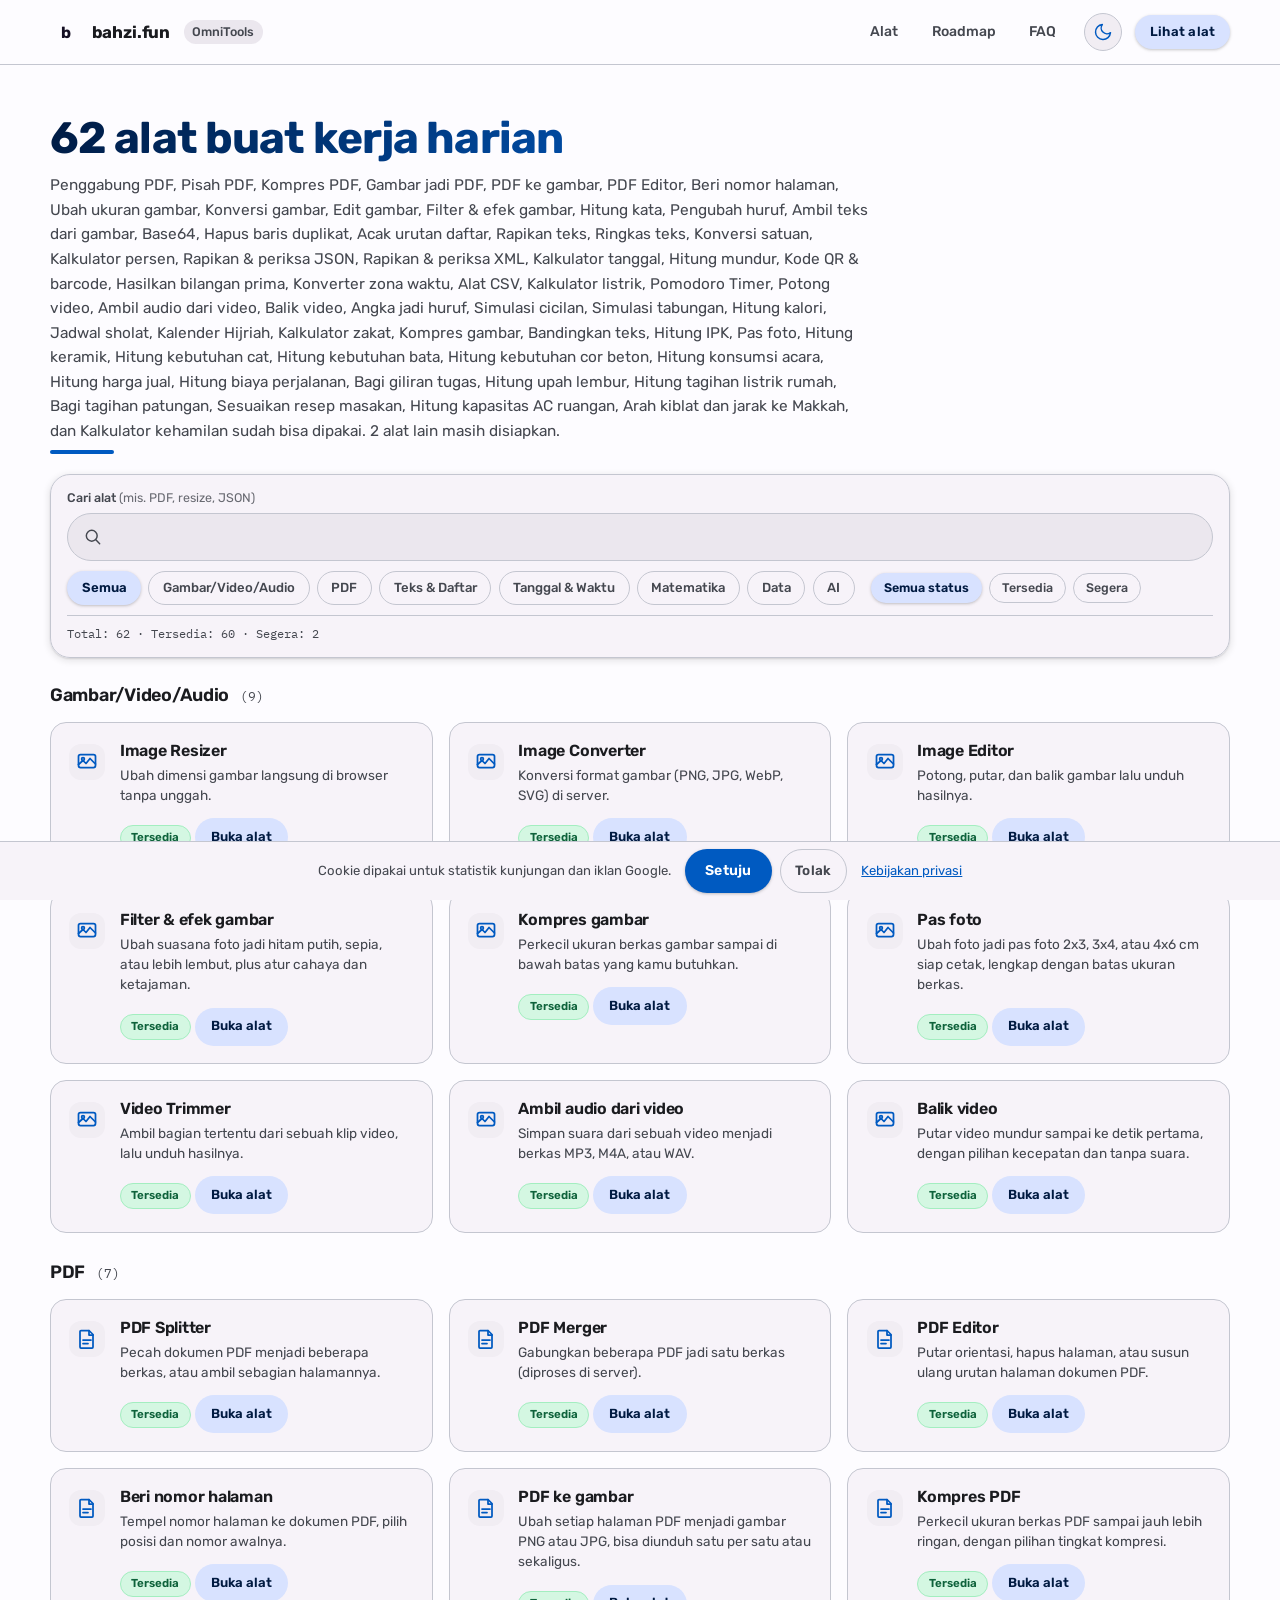
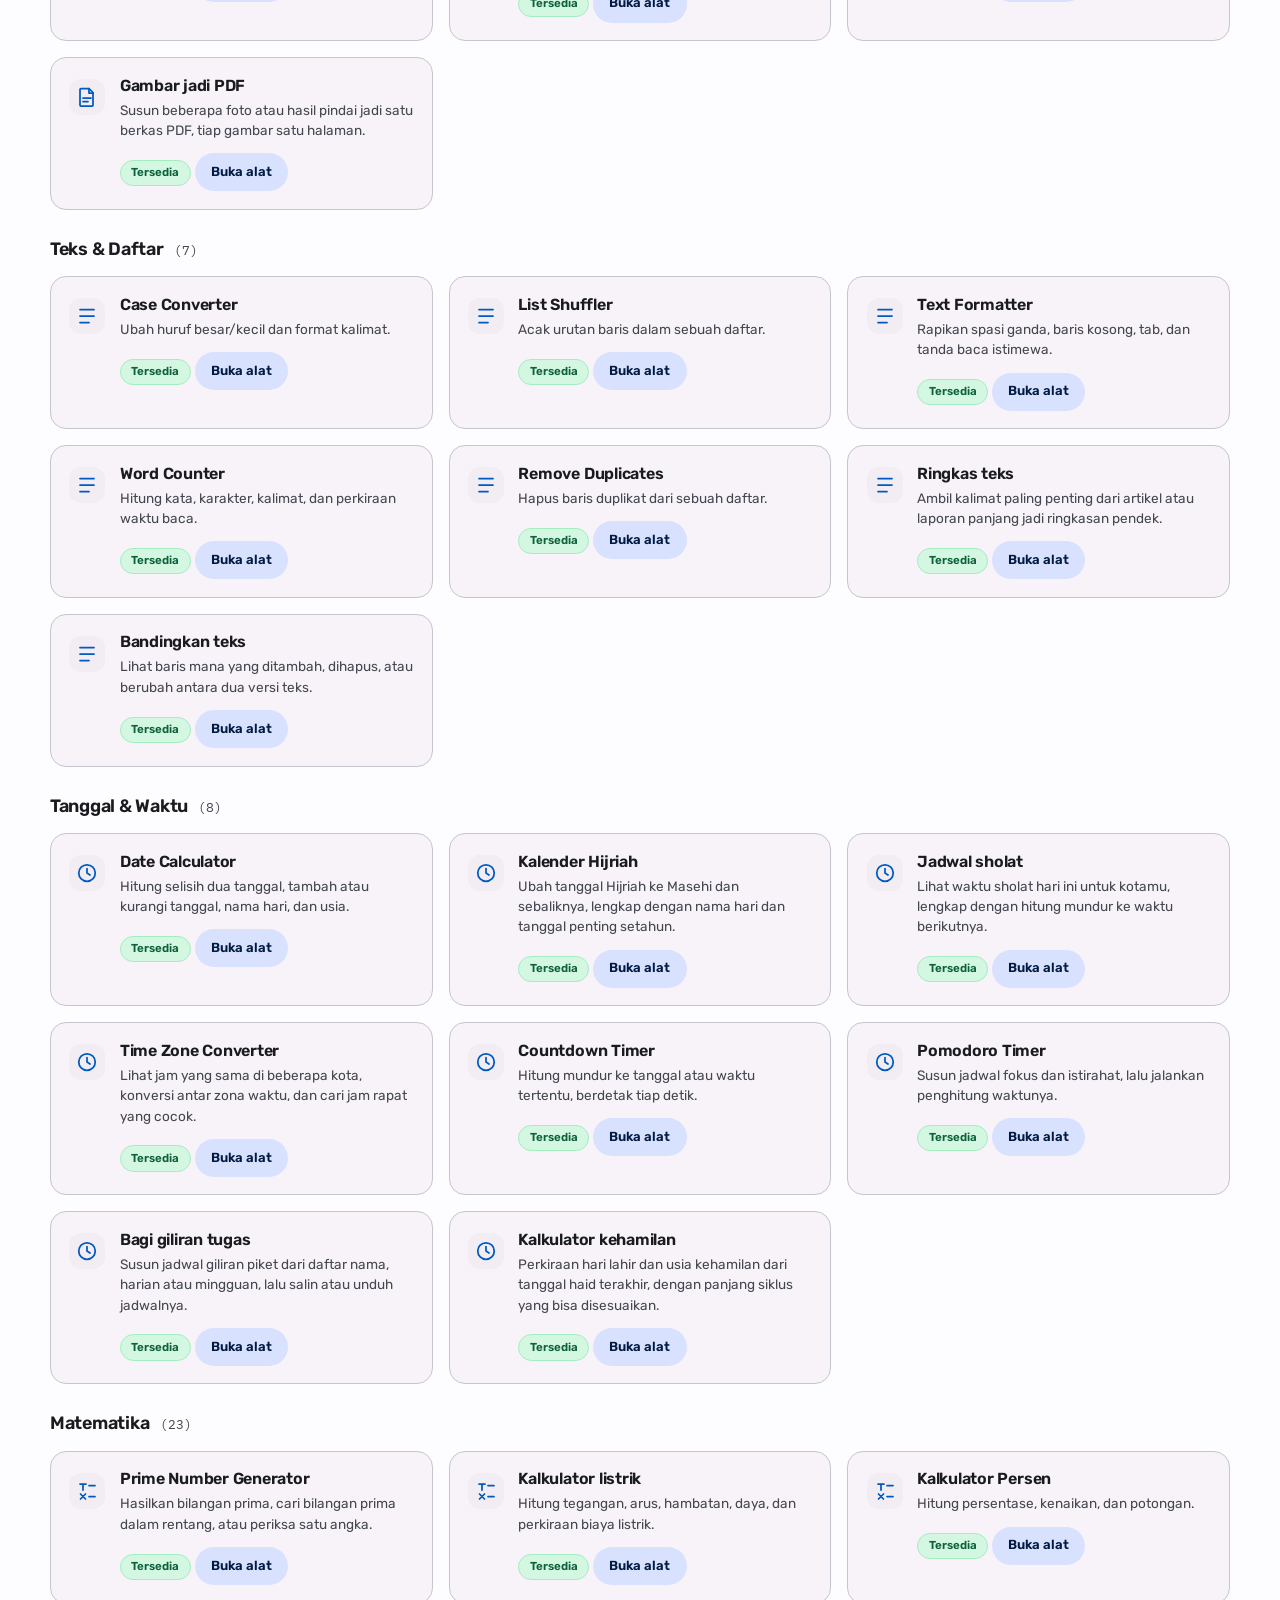
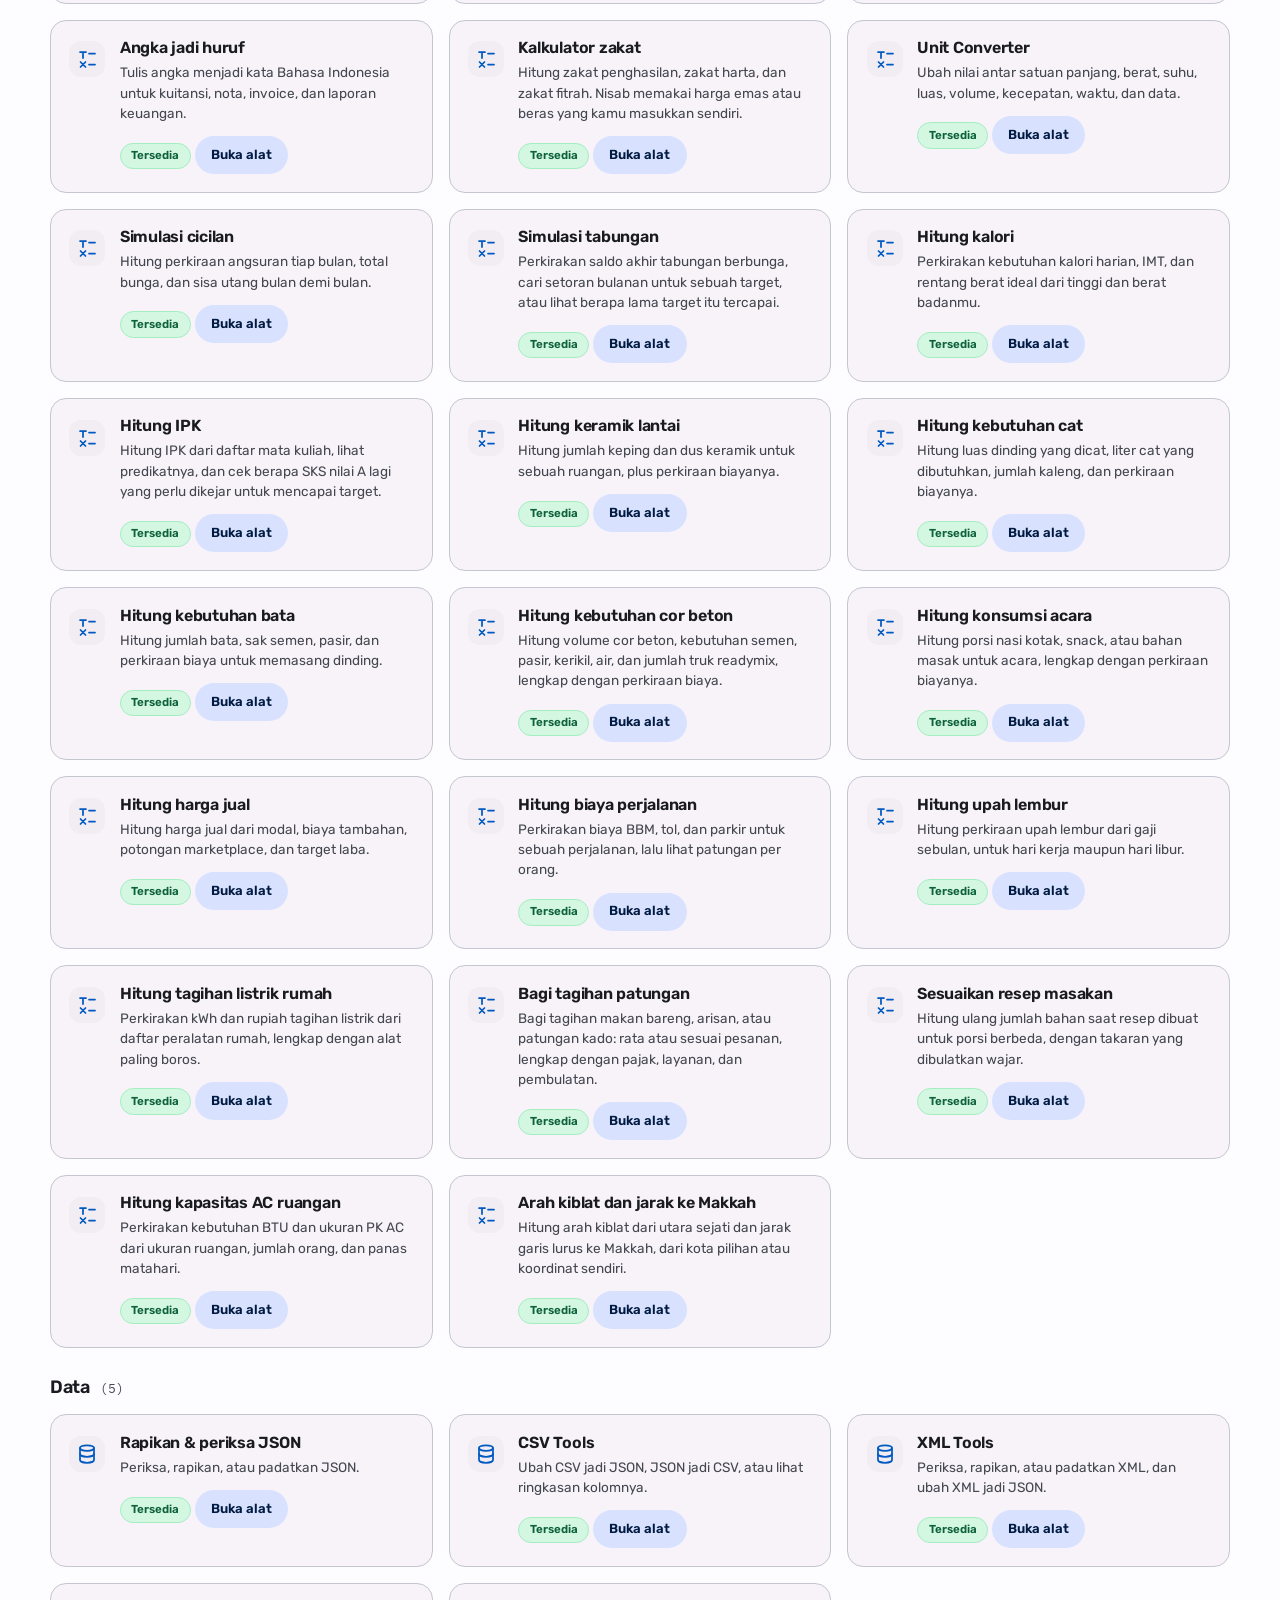
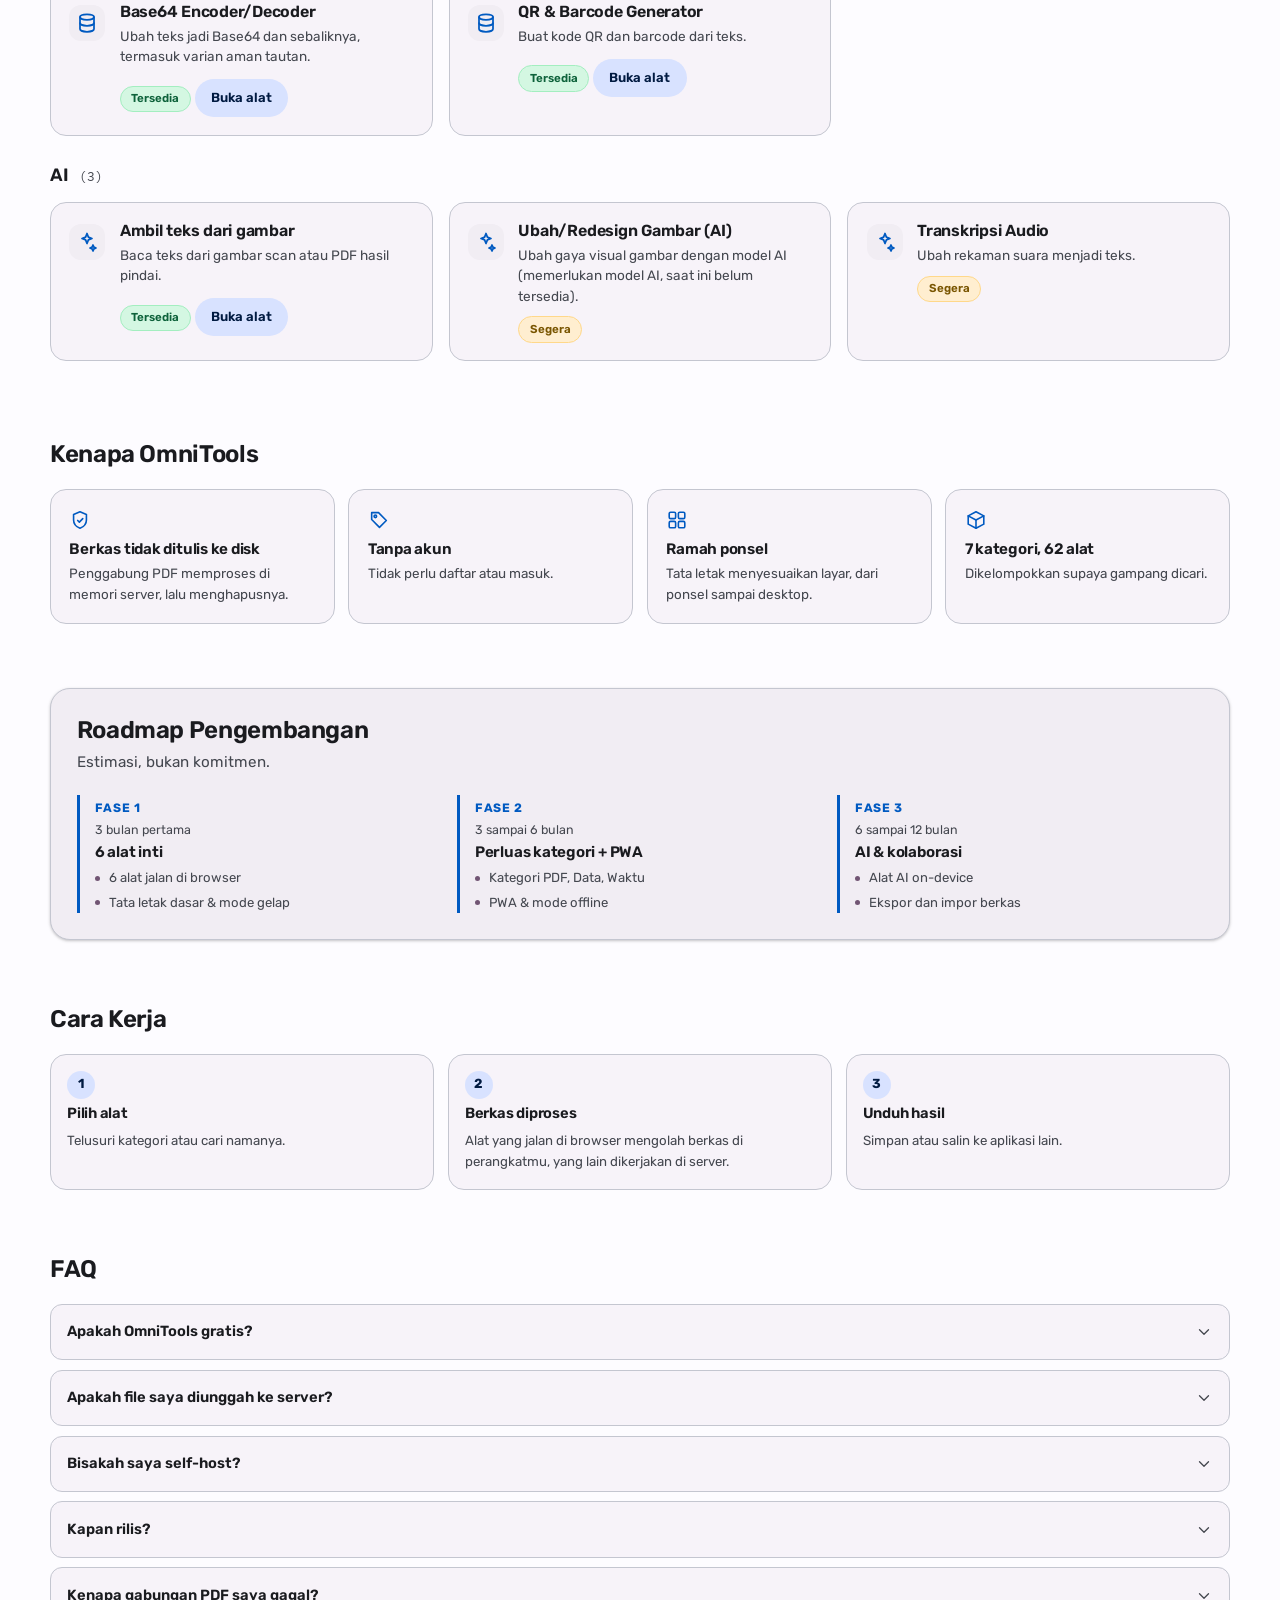
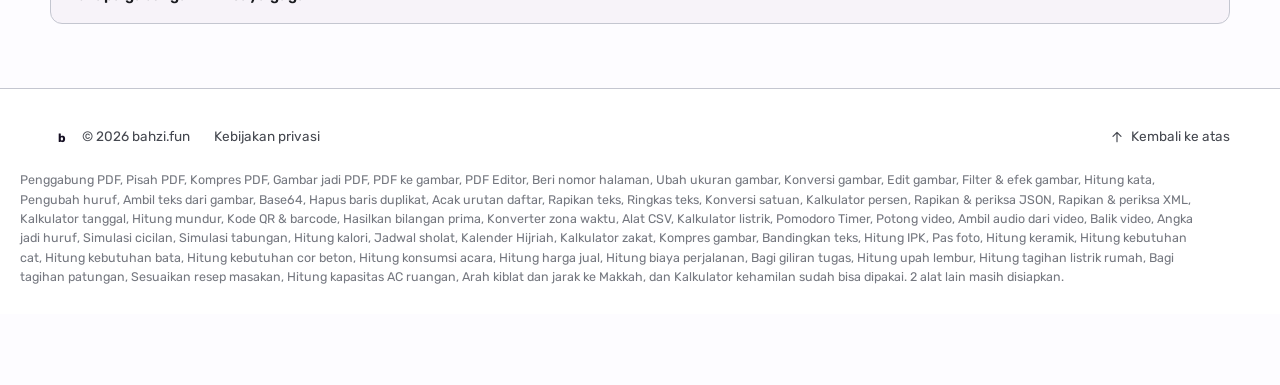
==== commit 2dc7a4fb: "Tambah alat Arah kiblat dan jarak ke Makkah: sudut dari utara sejati dan jarak ke Ka'bah dari 44 kot" ====
--- a/index.html
+++ b/index.html
@@ -22,8 +22,8 @@
        kalau layanan ditempatkan di domain terpisah. -->
   <meta name="omnitools-server-base" content="">
 
-  <title>OmniTools: 61 alat harian | bahzi.fun</title>
-  <meta name="description" content="OmniTools dari bahzi.fun: 61 alat harian untuk PDF, gambar/video/audio, teks, tanggal, matematika, data, dan AI. Penggabung PDF, Pisah PDF, Kompres PDF, Gambar jadi PDF, PDF ke gambar, PDF Editor, Beri nomor halaman, Ubah ukuran gambar, Konversi gambar, Edit gambar, Filter & efek gambar, Hitung kata, Pengubah huruf, Ambil teks dari gambar, Base64, Hapus baris duplikat, Acak urutan daftar, Rapikan teks, Ringkas teks, Konversi satuan, Kalkulator persen, Rapikan & periksa JSON, Rapikan & periksa XML, Kalkulator tanggal, Hitung mundur, Kode QR & barcode, Hasilkan bilangan prima, Konverter zona waktu, Alat CSV, Kalkulator listrik, Pomodoro Timer, Potong video, Ambil audio dari video, Balik video, Angka jadi huruf, Simulasi cicilan, Simulasi tabungan, Hitung kalori, Jadwal sholat, Kalender Hijriah, Kalkulator zakat, Kompres gambar, Bandingkan teks, Hitung IPK, Pas foto, Hitung keramik, Hitung kebutuhan cat, Hitung kebutuhan bata, Hitung kebutuhan cor beton, Hitung konsumsi acara, Hitung harga jual, Hitung biaya perjalanan, Bagi giliran tugas, Hitung upah lembur, Hitung tagihan listrik rumah, Bagi tagihan patungan, Sesuaikan resep masakan, Hitung kapasitas AC ruangan, dan Kalkulator kehamilan sudah bisa dipakai. 2 alat lain masih disiapkan.">
+  <title>OmniTools: 62 alat harian | bahzi.fun</title>
+  <meta name="description" content="OmniTools dari bahzi.fun: 62 alat harian untuk PDF, gambar/video/audio, teks, tanggal, matematika, data, dan AI. Penggabung PDF, Pisah PDF, Kompres PDF, Gambar jadi PDF, PDF ke gambar, PDF Editor, Beri nomor halaman, Ubah ukuran gambar, Konversi gambar, Edit gambar, Filter & efek gambar, Hitung kata, Pengubah huruf, Ambil teks dari gambar, Base64, Hapus baris duplikat, Acak urutan daftar, Rapikan teks, Ringkas teks, Konversi satuan, Kalkulator persen, Rapikan & periksa JSON, Rapikan & periksa XML, Kalkulator tanggal, Hitung mundur, Kode QR & barcode, Hasilkan bilangan prima, Konverter zona waktu, Alat CSV, Kalkulator listrik, Pomodoro Timer, Potong video, Ambil audio dari video, Balik video, Angka jadi huruf, Simulasi cicilan, Simulasi tabungan, Hitung kalori, Jadwal sholat, Kalender Hijriah, Kalkulator zakat, Kompres gambar, Bandingkan teks, Hitung IPK, Pas foto, Hitung keramik, Hitung kebutuhan cat, Hitung kebutuhan bata, Hitung kebutuhan cor beton, Hitung konsumsi acara, Hitung harga jual, Hitung biaya perjalanan, Bagi giliran tugas, Hitung upah lembur, Hitung tagihan listrik rumah, Bagi tagihan patungan, Sesuaikan resep masakan, Hitung kapasitas AC ruangan, Arah kiblat dan jarak ke Makkah, dan Kalkulator kehamilan sudah bisa dipakai. 2 alat lain masih disiapkan.">
   <link rel="canonical" href="https://bahzi.fun/">
 
   <!-- Google tag (gtag.js) + Consent Mode v2.
@@ -52,14 +52,14 @@
 
   <meta property="og:type" content="website">
   <meta property="og:site_name" content="bahzi.fun">
-  <meta property="og:title" content="OmniTools: 61 alat harian">
-  <meta property="og:description" content="Kumpulan alat harian di satu halaman. Penggabung PDF, Pisah PDF, Kompres PDF, Gambar jadi PDF, PDF ke gambar, PDF Editor, Beri nomor halaman, Ubah ukuran gambar, Konversi gambar, Edit gambar, Filter & efek gambar, Hitung kata, Pengubah huruf, Ambil teks dari gambar, Base64, Hapus baris duplikat, Acak urutan daftar, Rapikan teks, Ringkas teks, Konversi satuan, Kalkulator persen, Rapikan & periksa JSON, Rapikan & periksa XML, Kalkulator tanggal, Hitung mundur, Kode QR & barcode, Hasilkan bilangan prima, Konverter zona waktu, Alat CSV, Kalkulator listrik, Pomodoro Timer, Potong video, Ambil audio dari video, Balik video, Angka jadi huruf, Simulasi cicilan, Simulasi tabungan, Hitung kalori, Jadwal sholat, Kalender Hijriah, Kalkulator zakat, Kompres gambar, Bandingkan teks, Hitung IPK, Pas foto, Hitung keramik, Hitung kebutuhan cat, Hitung kebutuhan bata, Hitung kebutuhan cor beton, Hitung konsumsi acara, Hitung harga jual, Hitung biaya perjalanan, Bagi giliran tugas, Hitung upah lembur, Hitung tagihan listrik rumah, Bagi tagihan patungan, Sesuaikan resep masakan, Hitung kapasitas AC ruangan, dan Kalkulator kehamilan sudah bisa dipakai. 2 alat lain masih disiapkan.">
+  <meta property="og:title" content="OmniTools: 62 alat harian">
+  <meta property="og:description" content="Kumpulan alat harian di satu halaman. Penggabung PDF, Pisah PDF, Kompres PDF, Gambar jadi PDF, PDF ke gambar, PDF Editor, Beri nomor halaman, Ubah ukuran gambar, Konversi gambar, Edit gambar, Filter & efek gambar, Hitung kata, Pengubah huruf, Ambil teks dari gambar, Base64, Hapus baris duplikat, Acak urutan daftar, Rapikan teks, Ringkas teks, Konversi satuan, Kalkulator persen, Rapikan & periksa JSON, Rapikan & periksa XML, Kalkulator tanggal, Hitung mundur, Kode QR & barcode, Hasilkan bilangan prima, Konverter zona waktu, Alat CSV, Kalkulator listrik, Pomodoro Timer, Potong video, Ambil audio dari video, Balik video, Angka jadi huruf, Simulasi cicilan, Simulasi tabungan, Hitung kalori, Jadwal sholat, Kalender Hijriah, Kalkulator zakat, Kompres gambar, Bandingkan teks, Hitung IPK, Pas foto, Hitung keramik, Hitung kebutuhan cat, Hitung kebutuhan bata, Hitung kebutuhan cor beton, Hitung konsumsi acara, Hitung harga jual, Hitung biaya perjalanan, Bagi giliran tugas, Hitung upah lembur, Hitung tagihan listrik rumah, Bagi tagihan patungan, Sesuaikan resep masakan, Hitung kapasitas AC ruangan, Arah kiblat dan jarak ke Makkah, dan Kalkulator kehamilan sudah bisa dipakai. 2 alat lain masih disiapkan.">
   <meta property="og:url" content="https://bahzi.fun/">
   <meta property="og:locale" content="id_ID">
 
   <meta name="twitter:card" content="summary">
-  <meta name="twitter:title" content="OmniTools: 61 alat harian">
-  <meta name="twitter:description" content="Kumpulan alat harian di satu halaman. Penggabung PDF, Pisah PDF, Kompres PDF, Gambar jadi PDF, PDF ke gambar, PDF Editor, Beri nomor halaman, Ubah ukuran gambar, Konversi gambar, Edit gambar, Filter & efek gambar, Hitung kata, Pengubah huruf, Ambil teks dari gambar, Base64, Hapus baris duplikat, Acak urutan daftar, Rapikan teks, Ringkas teks, Konversi satuan, Kalkulator persen, Rapikan & periksa JSON, Rapikan & periksa XML, Kalkulator tanggal, Hitung mundur, Kode QR & barcode, Hasilkan bilangan prima, Konverter zona waktu, Alat CSV, Kalkulator listrik, Pomodoro Timer, Potong video, Ambil audio dari video, Balik video, Angka jadi huruf, Simulasi cicilan, Simulasi tabungan, Hitung kalori, Jadwal sholat, Kalender Hijriah, Kalkulator zakat, Kompres gambar, Bandingkan teks, Hitung IPK, Pas foto, Hitung keramik, Hitung kebutuhan cat, Hitung kebutuhan bata, Hitung kebutuhan cor beton, Hitung konsumsi acara, Hitung harga jual, Hitung biaya perjalanan, Bagi giliran tugas, Hitung upah lembur, Hitung tagihan listrik rumah, Bagi tagihan patungan, Sesuaikan resep masakan, Hitung kapasitas AC ruangan, dan Kalkulator kehamilan sudah bisa dipakai. 2 alat lain masih disiapkan.">
+  <meta name="twitter:title" content="OmniTools: 62 alat harian">
+  <meta name="twitter:description" content="Kumpulan alat harian di satu halaman. Penggabung PDF, Pisah PDF, Kompres PDF, Gambar jadi PDF, PDF ke gambar, PDF Editor, Beri nomor halaman, Ubah ukuran gambar, Konversi gambar, Edit gambar, Filter & efek gambar, Hitung kata, Pengubah huruf, Ambil teks dari gambar, Base64, Hapus baris duplikat, Acak urutan daftar, Rapikan teks, Ringkas teks, Konversi satuan, Kalkulator persen, Rapikan & periksa JSON, Rapikan & periksa XML, Kalkulator tanggal, Hitung mundur, Kode QR & barcode, Hasilkan bilangan prima, Konverter zona waktu, Alat CSV, Kalkulator listrik, Pomodoro Timer, Potong video, Ambil audio dari video, Balik video, Angka jadi huruf, Simulasi cicilan, Simulasi tabungan, Hitung kalori, Jadwal sholat, Kalender Hijriah, Kalkulator zakat, Kompres gambar, Bandingkan teks, Hitung IPK, Pas foto, Hitung keramik, Hitung kebutuhan cat, Hitung kebutuhan bata, Hitung kebutuhan cor beton, Hitung konsumsi acara, Hitung harga jual, Hitung biaya perjalanan, Bagi giliran tugas, Hitung upah lembur, Hitung tagihan listrik rumah, Bagi tagihan patungan, Sesuaikan resep masakan, Hitung kapasitas AC ruangan, Arah kiblat dan jarak ke Makkah, dan Kalkulator kehamilan sudah bisa dipakai. 2 alat lain masih disiapkan.">
 
   <link rel="icon" href="data:image/svg+xml,%3Csvg viewBox='0 0 32 32'%3E%3Cdefs%3E%3ClinearGradient id='g' x1='0' y1='0' x2='1' y2='1'%3E%3Cstop offset='0' stop-color='%23fd44b0'/%3E%3Cstop offset='1' stop-color='%237553ff'/%3E%3C/linearGradient%3E%3C/defs%3E%3Crect width='32' height='32' rx='9' fill='url(%23g)'/%3E%3Ctext x='16' y='22' text-anchor='middle' font-size='16' font-weight='700' fill='%23150f23' font-family='sans-serif'%3Eb%3C/text%3E%3C/svg%3E">
 
@@ -187,8 +187,8 @@
       <div class="container">
 
         <div class="tools__head">
-          <h1 class="tools__title" id="alat-title">61 alat buat kerja harian</h1>
-          <p class="tools__lead">Penggabung PDF, Pisah PDF, Kompres PDF, Gambar jadi PDF, PDF ke gambar, PDF Editor, Beri nomor halaman, Ubah ukuran gambar, Konversi gambar, Edit gambar, Filter & efek gambar, Hitung kata, Pengubah huruf, Ambil teks dari gambar, Base64, Hapus baris duplikat, Acak urutan daftar, Rapikan teks, Ringkas teks, Konversi satuan, Kalkulator persen, Rapikan & periksa JSON, Rapikan & periksa XML, Kalkulator tanggal, Hitung mundur, Kode QR & barcode, Hasilkan bilangan prima, Konverter zona waktu, Alat CSV, Kalkulator listrik, Pomodoro Timer, Potong video, Ambil audio dari video, Balik video, Angka jadi huruf, Simulasi cicilan, Simulasi tabungan, Hitung kalori, Jadwal sholat, Kalender Hijriah, Kalkulator zakat, Kompres gambar, Bandingkan teks, Hitung IPK, Pas foto, Hitung keramik, Hitung kebutuhan cat, Hitung kebutuhan bata, Hitung kebutuhan cor beton, Hitung konsumsi acara, Hitung harga jual, Hitung biaya perjalanan, Bagi giliran tugas, Hitung upah lembur, Hitung tagihan listrik rumah, Bagi tagihan patungan, Sesuaikan resep masakan, Hitung kapasitas AC ruangan, dan Kalkulator kehamilan sudah bisa dipakai. 2 alat lain masih disiapkan.</p>
+          <h1 class="tools__title" id="alat-title">62 alat buat kerja harian</h1>
+          <p class="tools__lead">Penggabung PDF, Pisah PDF, Kompres PDF, Gambar jadi PDF, PDF ke gambar, PDF Editor, Beri nomor halaman, Ubah ukuran gambar, Konversi gambar, Edit gambar, Filter & efek gambar, Hitung kata, Pengubah huruf, Ambil teks dari gambar, Base64, Hapus baris duplikat, Acak urutan daftar, Rapikan teks, Ringkas teks, Konversi satuan, Kalkulator persen, Rapikan & periksa JSON, Rapikan & periksa XML, Kalkulator tanggal, Hitung mundur, Kode QR & barcode, Hasilkan bilangan prima, Konverter zona waktu, Alat CSV, Kalkulator listrik, Pomodoro Timer, Potong video, Ambil audio dari video, Balik video, Angka jadi huruf, Simulasi cicilan, Simulasi tabungan, Hitung kalori, Jadwal sholat, Kalender Hijriah, Kalkulator zakat, Kompres gambar, Bandingkan teks, Hitung IPK, Pas foto, Hitung keramik, Hitung kebutuhan cat, Hitung kebutuhan bata, Hitung kebutuhan cor beton, Hitung konsumsi acara, Hitung harga jual, Hitung biaya perjalanan, Bagi giliran tugas, Hitung upah lembur, Hitung tagihan listrik rumah, Bagi tagihan patungan, Sesuaikan resep masakan, Hitung kapasitas AC ruangan, Arah kiblat dan jarak ke Makkah, dan Kalkulator kehamilan sudah bisa dipakai. 2 alat lain masih disiapkan.</p>
         </div>
 
         <!-- Toolbar sticky: pencarian + filter + counter -->
@@ -6018,6 +6018,139 @@
           </noscript>
         </section>
 
+        <!-- Panel alat: Arah kiblat dan jarak ke Makkah (kiblat).
+             Hitung initial great-circle bearing dan jarak haversine ke Ka'bah di Makkah.
+             Diproses di memori server lalu dibuang, tidak dicatat ke log. -->
+        <section class="tool-panel" id="kiblat-panel" hidden tabindex="-1" aria-labelledby="kiblat-title">
+          <div class="tool-panel__head">
+            <div>
+              <h2 class="tool-panel__title" id="kiblat-title">Arah kiblat dan jarak ke Makkah</h2>
+              <p class="tool-panel__sub" id="kiblat-sub">Hitung sudut arah kiblat dari utara sejati dan jarak garis lurus ke Ka'bah</p>
+            </div>
+            <button class="tool-panel__close" id="kiblat-close" type="button" aria-label="Tutup panel arah kiblat dan jarak ke Makkah">Tutup</button>
+          </div>
+
+          <p class="tool-panel__note" id="kiblat-note">Perhitungan ini menggunakan koordinat geografis terhadap utara sejati, bukan pembacaan kompas magnetik langsung. Kompas magnetik di lapangan memerlukan koreksi sudut deklinasi setempat. Untuk masjid atau musala, ikuti penunjuk kiblat yang sudah disepakati pengurus atau tim falak setempat.</p>
+
+          <div class="kiblat__controls">
+            <div class="kiblat__grid">
+              <div class="field">
+                <label for="kiblat-kota">Pilihan kota</label>
+                <select id="kiblat-kota" class="kiblat__select">
+                  <option value="Ambon">Ambon</option>
+                  <option value="Balikpapan">Balikpapan</option>
+                  <option value="Banda Aceh">Banda Aceh</option>
+                  <option value="Bandar Lampung">Bandar Lampung</option>
+                  <option value="Bandung" selected>Bandung</option>
+                  <option value="Banjarmasin">Banjarmasin</option>
+                  <option value="Batam">Batam</option>
+                  <option value="Bekasi">Bekasi</option>
+                  <option value="Bengkulu">Bengkulu</option>
+                  <option value="Bogor">Bogor</option>
+                  <option value="Cimahi">Cimahi</option>
+                  <option value="Cirebon">Cirebon</option>
+                  <option value="Denpasar">Denpasar</option>
+                  <option value="Depok">Depok</option>
+                  <option value="Gorontalo">Gorontalo</option>
+                  <option value="Jakarta">Jakarta</option>
+                  <option value="Jambi">Jambi</option>
+                  <option value="Jayapura">Jayapura</option>
+                  <option value="Kediri">Kediri</option>
+                  <option value="Kendari">Kendari</option>
+                  <option value="Kupang">Kupang</option>
+                  <option value="Makassar">Makassar</option>
+                  <option value="Malang">Malang</option>
+                  <option value="Manado">Manado</option>
+                  <option value="Manokwari">Manokwari</option>
+                  <option value="Mataram">Mataram</option>
+                  <option value="Medan">Medan</option>
+                  <option value="Padang">Padang</option>
+                  <option value="Palangka Raya">Palangka Raya</option>
+                  <option value="Palembang">Palembang</option>
+                  <option value="Palu">Palu</option>
+                  <option value="Pangkal Pinang">Pangkal Pinang</option>
+                  <option value="Pekanbaru">Pekanbaru</option>
+                  <option value="Pontianak">Pontianak</option>
+                  <option value="Samarinda">Samarinda</option>
+                  <option value="Semarang">Semarang</option>
+                  <option value="Solo (Surakarta)">Solo (Surakarta)</option>
+                  <option value="Sorong">Sorong</option>
+                  <option value="Surabaya">Surabaya</option>
+                  <option value="Tangerang">Tangerang</option>
+                  <option value="Tanjung Pinang">Tanjung Pinang</option>
+                  <option value="Tasikmalaya">Tasikmalaya</option>
+                  <option value="Ternate">Ternate</option>
+                  <option value="Yogyakarta">Yogyakarta</option>
+                  <option value="custom">Masukkan koordinat sendiri...</option>
+                </select>
+                <span class="kiblat__hint">Pilih salah satu dari 44 kota di Indonesia, atau pilih koordinat sendiri.</span>
+              </div>
+            </div>
+
+            <div class="kiblat__coords" id="kiblat-coords-wrap" hidden>
+              <div class="kiblat__grid">
+                <div class="field">
+                  <label for="kiblat-lintang">Lintang (derajat)</label>
+                  <input type="number" id="kiblat-lintang" class="kiblat__input" step="0.0001" min="-90" max="90" placeholder="Mis. -6.9175" value="-6.9175" autocomplete="off">
+                  <span class="kiblat__hint">Rentang -90 sampai 90 (positif untuk Lintang Utara, negatif untuk Lintang Selatan).</span>
+                </div>
+
+                <div class="field">
+                  <label for="kiblat-bujur">Bujur (derajat)</label>
+                  <input type="number" id="kiblat-bujur" class="kiblat__input" step="0.0001" min="-180" max="180" placeholder="Mis. 107.6191" value="107.6191" autocomplete="off">
+                  <span class="kiblat__hint">Rentang -180 sampai 180 (positif untuk Bujur Timur, negatif untuk Bujur Barat).</span>
+                </div>
+              </div>
+            </div>
+          </div>
+
+          <div class="tool-panel__foot">
+            <p class="status" id="kiblat-status" role="status" aria-live="polite">Pilih kota atau masukkan koordinat, lalu tekan "Hitung arah kiblat".</p>
+            <div class="tool-panel__actions">
+              <button class="btn btn--ghost" id="kiblat-clear" type="button">Reset</button>
+              <button class="btn btn--primary" id="kiblat-submit" type="button">Hitung arah kiblat</button>
+            </div>
+          </div>
+
+          <div class="kiblat__result" id="kiblat-result" hidden>
+            <div class="kiblat__hero">
+              <span class="kiblat__hero-label">Arah Kiblat</span>
+              <span class="kiblat__hero-derajat" id="kiblat-hero-derajat">-</span>
+              <span class="kiblat__hero-arah" id="kiblat-hero-arah">-</span>
+              <span class="kiblat__hero-jarak" id="kiblat-hero-jarak">-</span>
+            </div>
+
+            <div class="kiblat__stats">
+              <div class="kiblat__stat">
+                <span class="kiblat__stat-label">Lokasi</span>
+                <span class="kiblat__stat-value" id="kiblat-stat-lokasi">-</span>
+              </div>
+              <div class="kiblat__stat">
+                <span class="kiblat__stat-label">Koordinat terpakai</span>
+                <span class="kiblat__stat-value" id="kiblat-stat-koordinat">-</span>
+              </div>
+              <div class="kiblat__stat">
+                <span class="kiblat__stat-label">Arah dari utara sejati</span>
+                <span class="kiblat__stat-value" id="kiblat-stat-derajat">-</span>
+              </div>
+              <div class="kiblat__stat">
+                <span class="kiblat__stat-label">Jarak ke Ka'bah</span>
+                <span class="kiblat__stat-value" id="kiblat-stat-jarak">-</span>
+              </div>
+            </div>
+
+            <p class="kiblat__pesan" id="kiblat-pesan"></p>
+
+            <div class="tool-panel__actions kiblat__result-actions">
+              <button class="btn btn--secondary" id="kiblat-copy" type="button">Salin ringkasan</button>
+            </div>
+          </div>
+
+          <noscript>
+            <p class="tool-panel__note">Alat Arah kiblat dan jarak ke Makkah membutuhkan JavaScript. Perhitungan berjalan di server, lalu hasilnya ditampilkan di halaman ini.</p>
+          </noscript>
+        </section>
+
         <div class="tools__grid" id="tools-grid"></div>
         <p class="tools__empty" id="tools-empty" hidden aria-live="polite">
           Tidak ada alat yang cocok dengan pencarianmu.
@@ -6083,7 +6216,7 @@
           </article>
           <article class="card card--compact reveal">
             <svg class="card__icon" aria-hidden="true"><use href="#icon-box"></use></svg>
-            <h3 class="card__title">7 kategori, 61 alat</h3>
+            <h3 class="card__title">7 kategori, 62 alat</h3>
             <p class="card__desc">Dikelompokkan supaya gampang dicari.</p>
           </article>
         </div>
@@ -6210,7 +6343,7 @@
         Kembali ke atas
       </a>
     </div>
-    <p class="footer__note container">Penggabung PDF, Pisah PDF, Kompres PDF, Gambar jadi PDF, PDF ke gambar, PDF Editor, Beri nomor halaman, Ubah ukuran gambar, Konversi gambar, Edit gambar, Filter & efek gambar, Hitung kata, Pengubah huruf, Ambil teks dari gambar, Base64, Hapus baris duplikat, Acak urutan daftar, Rapikan teks, Ringkas teks, Konversi satuan, Kalkulator persen, Rapikan & periksa JSON, Rapikan & periksa XML, Kalkulator tanggal, Hitung mundur, Kode QR & barcode, Hasilkan bilangan prima, Konverter zona waktu, Alat CSV, Kalkulator listrik, Pomodoro Timer, Potong video, Ambil audio dari video, Balik video, Angka jadi huruf, Simulasi cicilan, Simulasi tabungan, Hitung kalori, Jadwal sholat, Kalender Hijriah, Kalkulator zakat, Kompres gambar, Bandingkan teks, Hitung IPK, Pas foto, Hitung keramik, Hitung kebutuhan cat, Hitung kebutuhan bata, Hitung kebutuhan cor beton, Hitung konsumsi acara, Hitung harga jual, Hitung biaya perjalanan, Bagi giliran tugas, Hitung upah lembur, Hitung tagihan listrik rumah, Bagi tagihan patungan, Sesuaikan resep masakan, Hitung kapasitas AC ruangan, dan Kalkulator kehamilan sudah bisa dipakai. 2 alat lain masih disiapkan.</p>
+    <p class="footer__note container">Penggabung PDF, Pisah PDF, Kompres PDF, Gambar jadi PDF, PDF ke gambar, PDF Editor, Beri nomor halaman, Ubah ukuran gambar, Konversi gambar, Edit gambar, Filter & efek gambar, Hitung kata, Pengubah huruf, Ambil teks dari gambar, Base64, Hapus baris duplikat, Acak urutan daftar, Rapikan teks, Ringkas teks, Konversi satuan, Kalkulator persen, Rapikan & periksa JSON, Rapikan & periksa XML, Kalkulator tanggal, Hitung mundur, Kode QR & barcode, Hasilkan bilangan prima, Konverter zona waktu, Alat CSV, Kalkulator listrik, Pomodoro Timer, Potong video, Ambil audio dari video, Balik video, Angka jadi huruf, Simulasi cicilan, Simulasi tabungan, Hitung kalori, Jadwal sholat, Kalender Hijriah, Kalkulator zakat, Kompres gambar, Bandingkan teks, Hitung IPK, Pas foto, Hitung keramik, Hitung kebutuhan cat, Hitung kebutuhan bata, Hitung kebutuhan cor beton, Hitung konsumsi acara, Hitung harga jual, Hitung biaya perjalanan, Bagi giliran tugas, Hitung upah lembur, Hitung tagihan listrik rumah, Bagi tagihan patungan, Sesuaikan resep masakan, Hitung kapasitas AC ruangan, Arah kiblat dan jarak ke Makkah, dan Kalkulator kehamilan sudah bisa dipakai. 2 alat lain masih disiapkan.</p>
   </footer>
 
   <div class="cookiebar" id="cookiebar" hidden>
@@ -6273,5 +6406,6 @@
   <script src="assets/tool-patungan.js?v=__V__" defer></script>
   <script src="assets/tool-resep.js?v=__V__" defer></script>
   <script src="assets/tool-ac.js?v=__V__" defer></script>
+  <script src="assets/tool-kiblat.js?v=__V__" defer></script>
 </body>
 </html>
--- a/assets/styles.css
+++ b/assets/styles.css
@@ -14475,4 +14475,178 @@
   }
 }
 
-
+/* ================= Arah kiblat dan jarak ke Makkah (kiblat) ================= */
+.kiblat__controls {
+  margin-bottom: 1.5rem;
+}
+
+.kiblat__grid {
+  display: grid;
+  grid-template-columns: repeat(auto-fit, minmax(220px, 1fr));
+  gap: 1rem;
+}
+
+.kiblat__coords {
+  margin-top: 1rem;
+  padding: 1rem;
+  border-radius: var(--radius-sm, 6px);
+  background: var(--md-sys-color-surface-container-high, #ebe7ee);
+  border: 1px solid var(--md-sys-color-outline-variant, rgba(0, 0, 0, .12));
+}
+
+.kiblat__coords[hidden] {
+  display: none;
+}
+
+.kiblat__input,
+.kiblat__select {
+  width: 100%;
+  min-height: 44px;
+  padding: .625rem .75rem;
+  border-radius: var(--radius-sm, 6px);
+  border: 1px solid var(--md-sys-color-outline-variant, rgba(0, 0, 0, .12));
+  background: var(--md-sys-color-surface-container-lowest, #ffffff);
+  color: var(--md-sys-color-on-surface, #1a1b1f);
+  font-family: inherit;
+  font-size: .9375rem;
+  box-sizing: border-box;
+}
+
+.kiblat__input:focus,
+.kiblat__select:focus {
+  outline: 2px solid var(--brand, #005ac1);
+  outline-offset: 2px;
+  border-color: var(--brand, #005ac1);
+}
+
+.kiblat__hint {
+  display: block;
+  font-size: .75rem;
+  color: var(--text-muted, #44474f);
+  margin-top: .35rem;
+  line-height: 1.35;
+}
+
+#kiblat-submit,
+#kiblat-clear,
+#kiblat-close,
+#kiblat-copy {
+  min-height: 44px;
+}
+
+.kiblat__result {
+  margin-top: 1.5rem;
+  padding-top: 1.5rem;
+  border-top: 1px solid var(--md-sys-color-outline-variant, rgba(0, 0, 0, .12));
+}
+
+.kiblat__hero {
+  display: flex;
+  flex-direction: column;
+  align-items: center;
+  text-align: center;
+  padding: 1.5rem 1rem;
+  border-radius: var(--radius-md, 10px);
+  background: var(--md-sys-color-surface-container-high, #ebe7ee);
+  border: 1px solid var(--md-sys-color-outline-variant, rgba(0, 0, 0, .12));
+  margin-bottom: 1.5rem;
+}
+
+.kiblat__hero-label {
+  font-size: .8125rem;
+  text-transform: uppercase;
+  letter-spacing: .06em;
+  color: var(--text-muted, #44474f);
+  margin-bottom: .25rem;
+}
+
+.kiblat__hero-derajat {
+  font-size: clamp(2rem, 6vw, 3rem);
+  font-weight: 700;
+  color: var(--brand, #005ac1);
+  line-height: 1.2;
+}
+
+.kiblat__hero-arah {
+  display: inline-block;
+  margin-top: .5rem;
+  font-size: 1.125rem;
+  font-weight: 600;
+  color: var(--md-sys-color-on-surface, #1a1b1f);
+  padding: .25rem .75rem;
+  border-radius: 999px;
+  background: var(--md-sys-color-secondary-container, #dbe2f9);
+}
+
+.kiblat__hero-jarak {
+  display: block;
+  margin-top: .5rem;
+  font-size: .9375rem;
+  font-weight: 500;
+  color: var(--text-muted, #44474f);
+}
+
+.kiblat__stats {
+  display: grid;
+  grid-template-columns: repeat(auto-fit, minmax(140px, 1fr));
+  gap: .75rem;
+  margin-bottom: 1.5rem;
+}
+
+.kiblat__stat {
+  padding: .75rem 1rem;
+  border-radius: var(--radius-sm, 6px);
+  background: var(--md-sys-color-surface-container-high, #ebe7ee);
+  border: 1px solid var(--md-sys-color-outline-variant, rgba(0, 0, 0, .12));
+}
+
+.kiblat__stat-label {
+  display: block;
+  font-size: .75rem;
+  color: var(--text-muted, #44474f);
+  margin-bottom: .25rem;
+}
+
+.kiblat__stat-value {
+  display: block;
+  font-size: 1rem;
+  font-weight: 600;
+  color: var(--md-sys-color-on-surface, #1a1b1f);
+  word-break: break-word;
+}
+
+.kiblat__pesan {
+  margin: 0 0 1.25rem;
+  font-size: .8125rem;
+  line-height: 1.5;
+  color: var(--text-muted, #44474f);
+}
+
+.kiblat__result-actions {
+  display: flex;
+  gap: .5rem;
+  flex-wrap: wrap;
+}
+
+@media (max-width: 640px) {
+  .kiblat__grid {
+    grid-template-columns: 1fr;
+  }
+}
+
+/* ================= Target sentuh kiblat di perangkat sentuh (paling akhir) ================= */
+@media (pointer: coarse) {
+  #kiblat-kota,
+  #kiblat-lintang,
+  #kiblat-bujur,
+  #kiblat-submit,
+  #kiblat-clear,
+  #kiblat-close,
+  #kiblat-copy {
+    min-height: 44px;
+    min-width: 44px;
+  }
+}
+
+
+
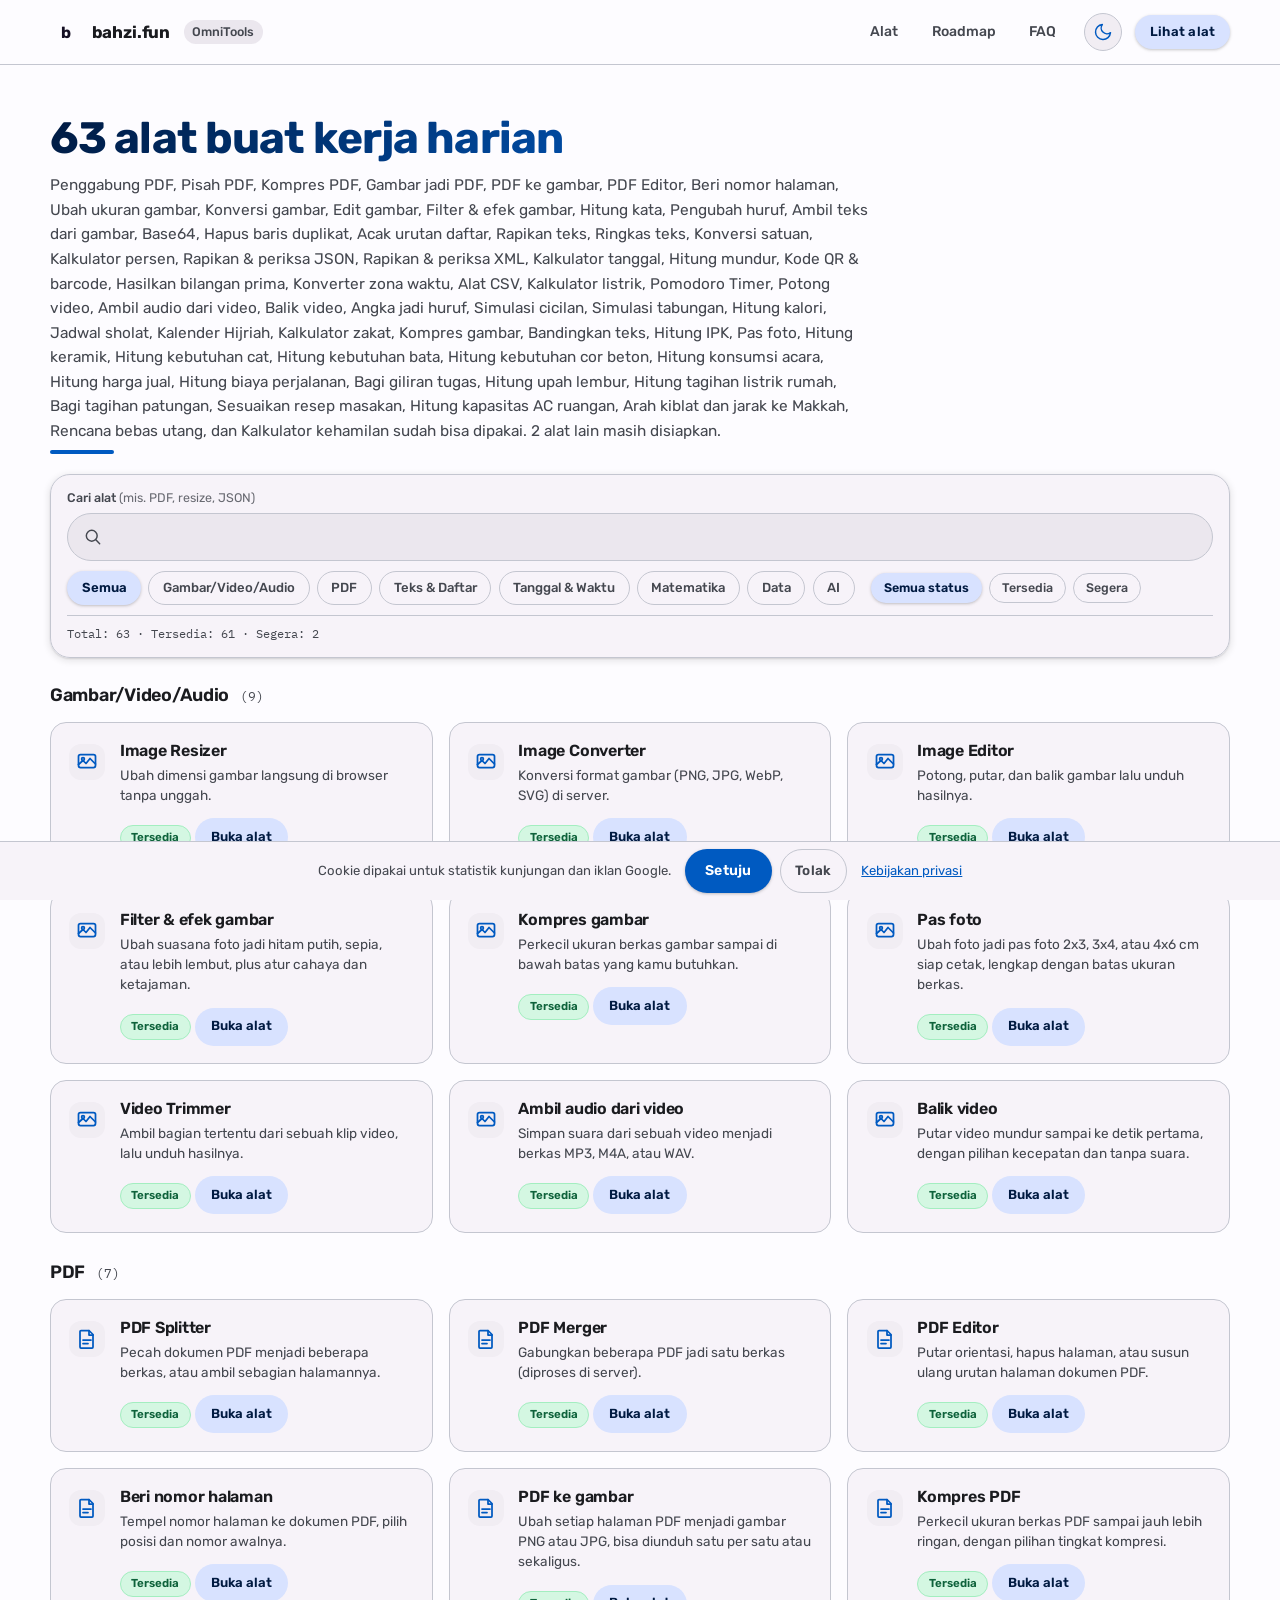
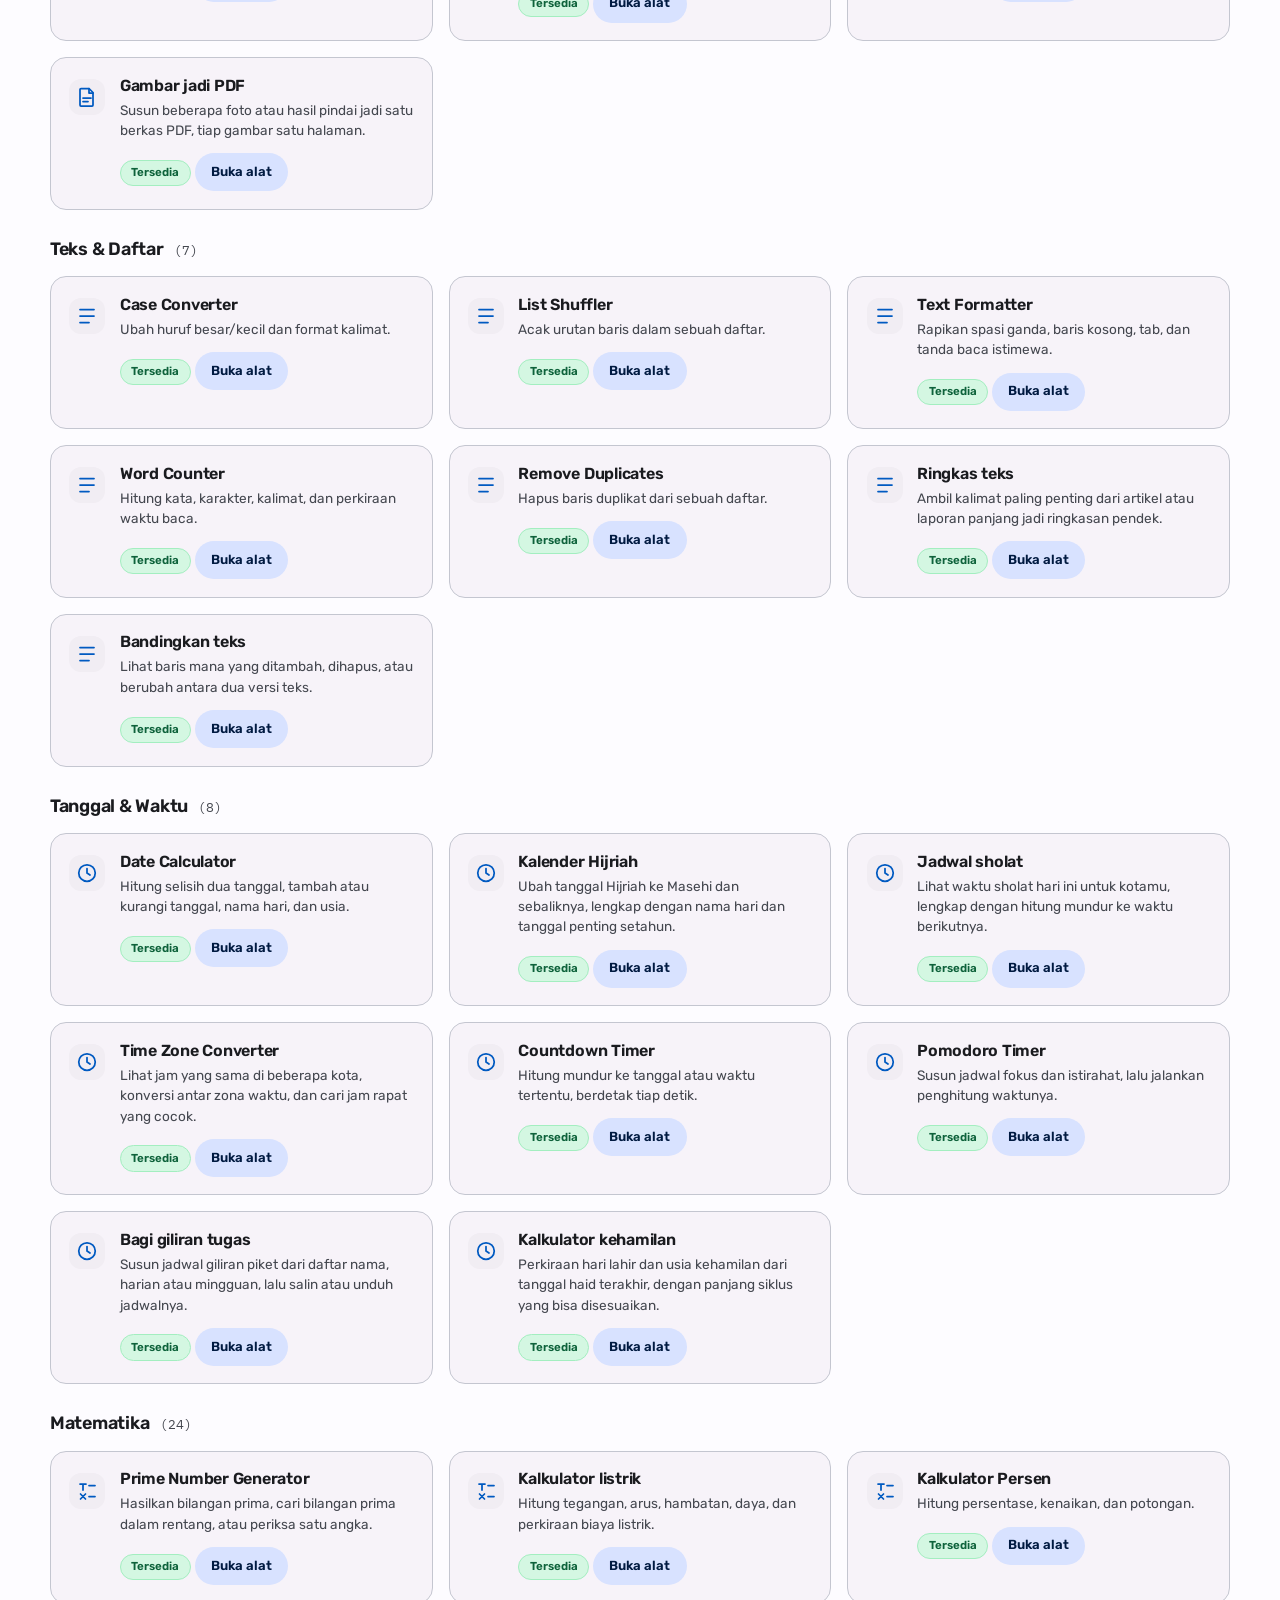
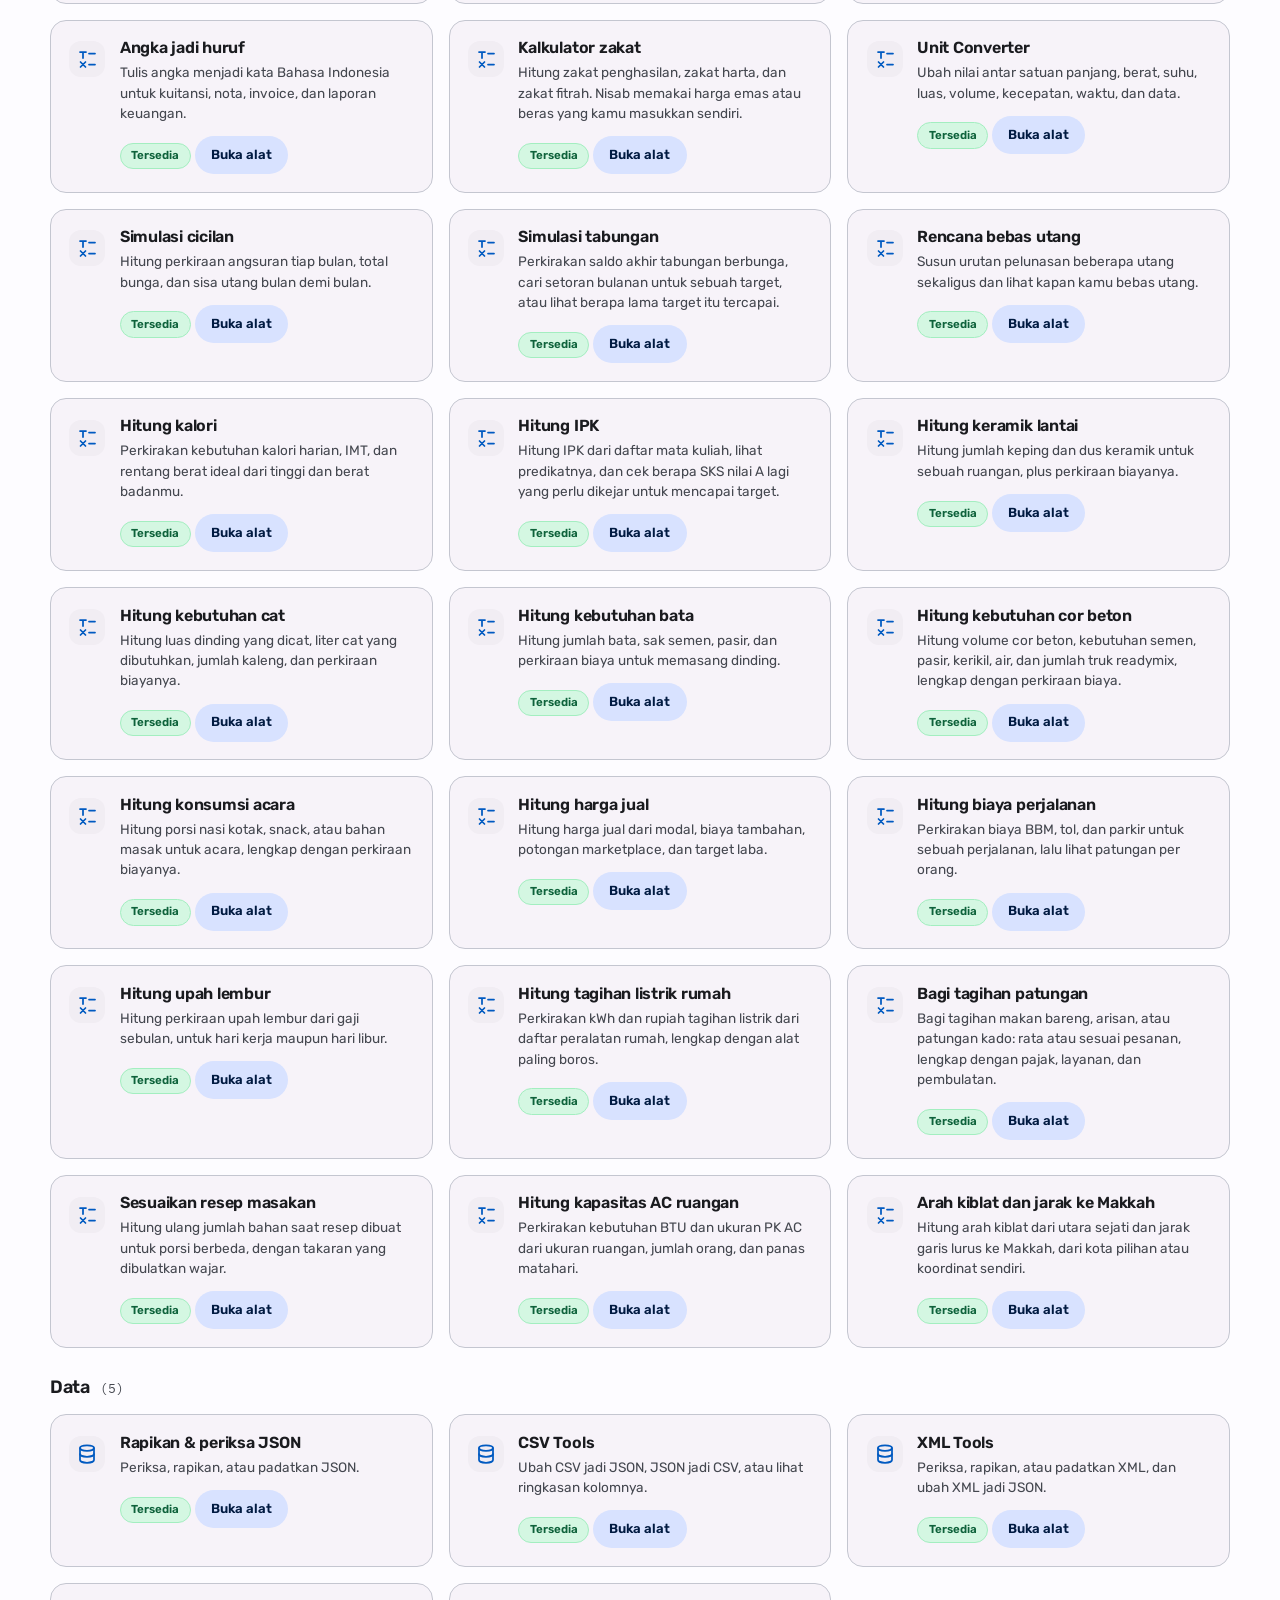
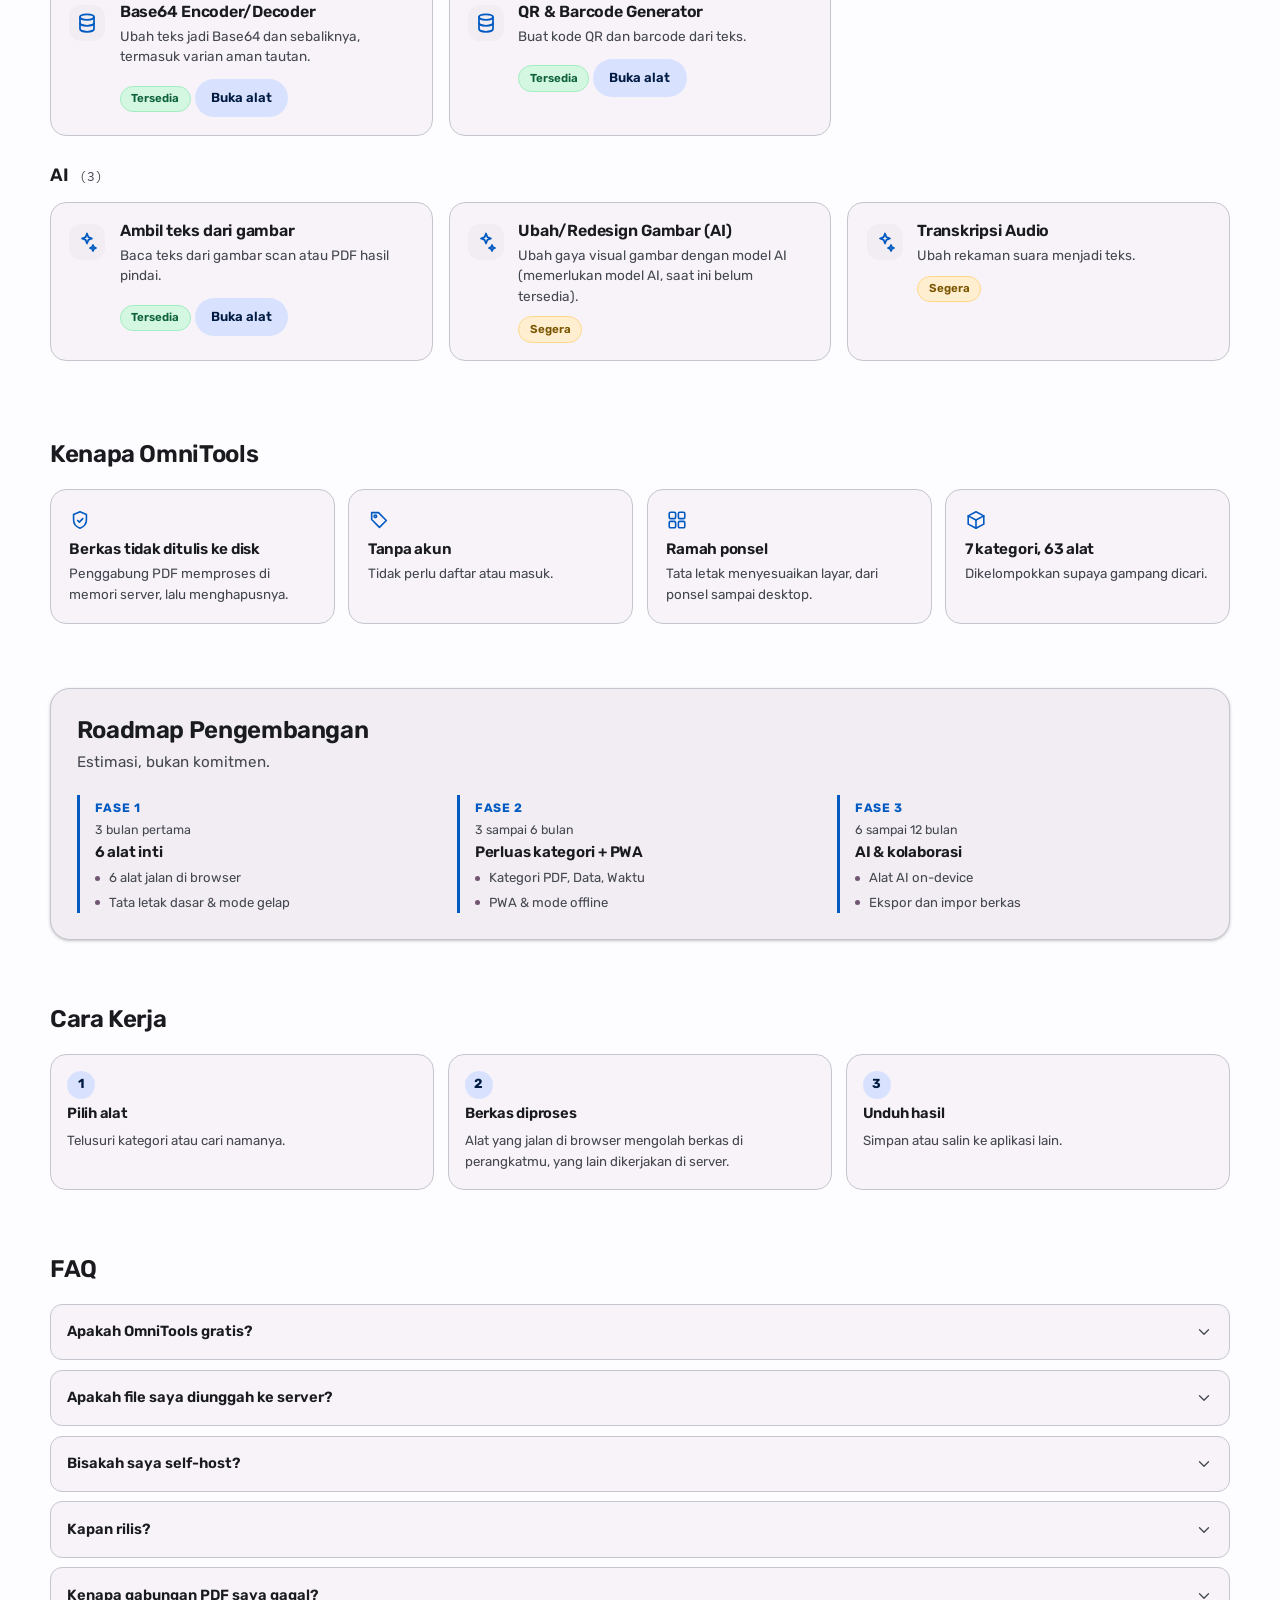
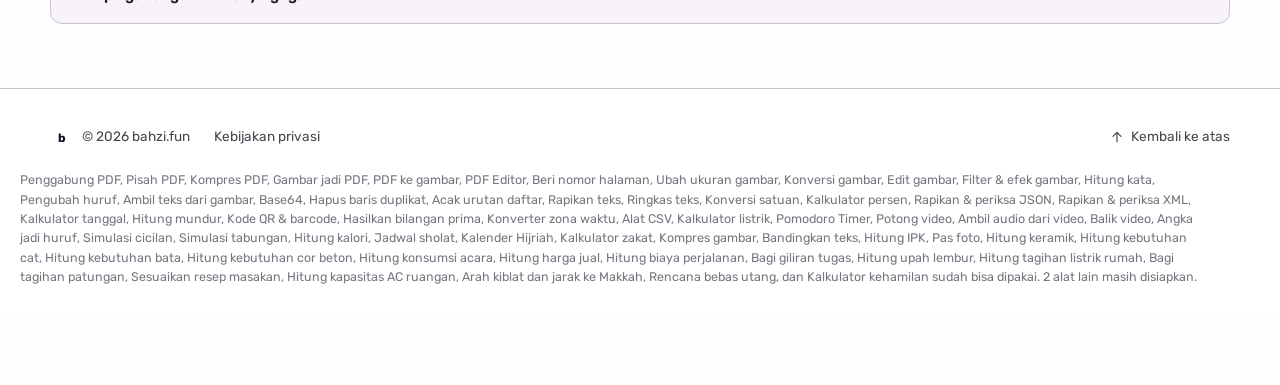
==== commit 34b499e7: "Tambah alat Rencana bebas utang (simulasi urutan pelunasan multi-utang) - API: api/app/utang.py (lim" ====
--- a/index.html
+++ b/index.html
@@ -22,8 +22,8 @@
        kalau layanan ditempatkan di domain terpisah. -->
   <meta name="omnitools-server-base" content="">
 
-  <title>OmniTools: 62 alat harian | bahzi.fun</title>
-  <meta name="description" content="OmniTools dari bahzi.fun: 62 alat harian untuk PDF, gambar/video/audio, teks, tanggal, matematika, data, dan AI. Penggabung PDF, Pisah PDF, Kompres PDF, Gambar jadi PDF, PDF ke gambar, PDF Editor, Beri nomor halaman, Ubah ukuran gambar, Konversi gambar, Edit gambar, Filter & efek gambar, Hitung kata, Pengubah huruf, Ambil teks dari gambar, Base64, Hapus baris duplikat, Acak urutan daftar, Rapikan teks, Ringkas teks, Konversi satuan, Kalkulator persen, Rapikan & periksa JSON, Rapikan & periksa XML, Kalkulator tanggal, Hitung mundur, Kode QR & barcode, Hasilkan bilangan prima, Konverter zona waktu, Alat CSV, Kalkulator listrik, Pomodoro Timer, Potong video, Ambil audio dari video, Balik video, Angka jadi huruf, Simulasi cicilan, Simulasi tabungan, Hitung kalori, Jadwal sholat, Kalender Hijriah, Kalkulator zakat, Kompres gambar, Bandingkan teks, Hitung IPK, Pas foto, Hitung keramik, Hitung kebutuhan cat, Hitung kebutuhan bata, Hitung kebutuhan cor beton, Hitung konsumsi acara, Hitung harga jual, Hitung biaya perjalanan, Bagi giliran tugas, Hitung upah lembur, Hitung tagihan listrik rumah, Bagi tagihan patungan, Sesuaikan resep masakan, Hitung kapasitas AC ruangan, Arah kiblat dan jarak ke Makkah, dan Kalkulator kehamilan sudah bisa dipakai. 2 alat lain masih disiapkan.">
+  <title>OmniTools: 63 alat harian | bahzi.fun</title>
+  <meta name="description" content="OmniTools dari bahzi.fun: 63 alat harian untuk PDF, gambar/video/audio, teks, tanggal, matematika, data, dan AI. Penggabung PDF, Pisah PDF, Kompres PDF, Gambar jadi PDF, PDF ke gambar, PDF Editor, Beri nomor halaman, Ubah ukuran gambar, Konversi gambar, Edit gambar, Filter & efek gambar, Hitung kata, Pengubah huruf, Ambil teks dari gambar, Base64, Hapus baris duplikat, Acak urutan daftar, Rapikan teks, Ringkas teks, Konversi satuan, Kalkulator persen, Rapikan & periksa JSON, Rapikan & periksa XML, Kalkulator tanggal, Hitung mundur, Kode QR & barcode, Hasilkan bilangan prima, Konverter zona waktu, Alat CSV, Kalkulator listrik, Pomodoro Timer, Potong video, Ambil audio dari video, Balik video, Angka jadi huruf, Simulasi cicilan, Simulasi tabungan, Hitung kalori, Jadwal sholat, Kalender Hijriah, Kalkulator zakat, Kompres gambar, Bandingkan teks, Hitung IPK, Pas foto, Hitung keramik, Hitung kebutuhan cat, Hitung kebutuhan bata, Hitung kebutuhan cor beton, Hitung konsumsi acara, Hitung harga jual, Hitung biaya perjalanan, Bagi giliran tugas, Hitung upah lembur, Hitung tagihan listrik rumah, Bagi tagihan patungan, Sesuaikan resep masakan, Hitung kapasitas AC ruangan, Arah kiblat dan jarak ke Makkah, Rencana bebas utang, dan Kalkulator kehamilan sudah bisa dipakai. 2 alat lain masih disiapkan.">
   <link rel="canonical" href="https://bahzi.fun/">
 
   <!-- Google tag (gtag.js) + Consent Mode v2.
@@ -52,14 +52,14 @@
 
   <meta property="og:type" content="website">
   <meta property="og:site_name" content="bahzi.fun">
-  <meta property="og:title" content="OmniTools: 62 alat harian">
-  <meta property="og:description" content="Kumpulan alat harian di satu halaman. Penggabung PDF, Pisah PDF, Kompres PDF, Gambar jadi PDF, PDF ke gambar, PDF Editor, Beri nomor halaman, Ubah ukuran gambar, Konversi gambar, Edit gambar, Filter & efek gambar, Hitung kata, Pengubah huruf, Ambil teks dari gambar, Base64, Hapus baris duplikat, Acak urutan daftar, Rapikan teks, Ringkas teks, Konversi satuan, Kalkulator persen, Rapikan & periksa JSON, Rapikan & periksa XML, Kalkulator tanggal, Hitung mundur, Kode QR & barcode, Hasilkan bilangan prima, Konverter zona waktu, Alat CSV, Kalkulator listrik, Pomodoro Timer, Potong video, Ambil audio dari video, Balik video, Angka jadi huruf, Simulasi cicilan, Simulasi tabungan, Hitung kalori, Jadwal sholat, Kalender Hijriah, Kalkulator zakat, Kompres gambar, Bandingkan teks, Hitung IPK, Pas foto, Hitung keramik, Hitung kebutuhan cat, Hitung kebutuhan bata, Hitung kebutuhan cor beton, Hitung konsumsi acara, Hitung harga jual, Hitung biaya perjalanan, Bagi giliran tugas, Hitung upah lembur, Hitung tagihan listrik rumah, Bagi tagihan patungan, Sesuaikan resep masakan, Hitung kapasitas AC ruangan, Arah kiblat dan jarak ke Makkah, dan Kalkulator kehamilan sudah bisa dipakai. 2 alat lain masih disiapkan.">
+  <meta property="og:title" content="OmniTools: 63 alat harian">
+  <meta property="og:description" content="Kumpulan alat harian di satu halaman. Penggabung PDF, Pisah PDF, Kompres PDF, Gambar jadi PDF, PDF ke gambar, PDF Editor, Beri nomor halaman, Ubah ukuran gambar, Konversi gambar, Edit gambar, Filter & efek gambar, Hitung kata, Pengubah huruf, Ambil teks dari gambar, Base64, Hapus baris duplikat, Acak urutan daftar, Rapikan teks, Ringkas teks, Konversi satuan, Kalkulator persen, Rapikan & periksa JSON, Rapikan & periksa XML, Kalkulator tanggal, Hitung mundur, Kode QR & barcode, Hasilkan bilangan prima, Konverter zona waktu, Alat CSV, Kalkulator listrik, Pomodoro Timer, Potong video, Ambil audio dari video, Balik video, Angka jadi huruf, Simulasi cicilan, Simulasi tabungan, Hitung kalori, Jadwal sholat, Kalender Hijriah, Kalkulator zakat, Kompres gambar, Bandingkan teks, Hitung IPK, Pas foto, Hitung keramik, Hitung kebutuhan cat, Hitung kebutuhan bata, Hitung kebutuhan cor beton, Hitung konsumsi acara, Hitung harga jual, Hitung biaya perjalanan, Bagi giliran tugas, Hitung upah lembur, Hitung tagihan listrik rumah, Bagi tagihan patungan, Sesuaikan resep masakan, Hitung kapasitas AC ruangan, Arah kiblat dan jarak ke Makkah, Rencana bebas utang, dan Kalkulator kehamilan sudah bisa dipakai. 2 alat lain masih disiapkan.">
   <meta property="og:url" content="https://bahzi.fun/">
   <meta property="og:locale" content="id_ID">
 
   <meta name="twitter:card" content="summary">
-  <meta name="twitter:title" content="OmniTools: 62 alat harian">
-  <meta name="twitter:description" content="Kumpulan alat harian di satu halaman. Penggabung PDF, Pisah PDF, Kompres PDF, Gambar jadi PDF, PDF ke gambar, PDF Editor, Beri nomor halaman, Ubah ukuran gambar, Konversi gambar, Edit gambar, Filter & efek gambar, Hitung kata, Pengubah huruf, Ambil teks dari gambar, Base64, Hapus baris duplikat, Acak urutan daftar, Rapikan teks, Ringkas teks, Konversi satuan, Kalkulator persen, Rapikan & periksa JSON, Rapikan & periksa XML, Kalkulator tanggal, Hitung mundur, Kode QR & barcode, Hasilkan bilangan prima, Konverter zona waktu, Alat CSV, Kalkulator listrik, Pomodoro Timer, Potong video, Ambil audio dari video, Balik video, Angka jadi huruf, Simulasi cicilan, Simulasi tabungan, Hitung kalori, Jadwal sholat, Kalender Hijriah, Kalkulator zakat, Kompres gambar, Bandingkan teks, Hitung IPK, Pas foto, Hitung keramik, Hitung kebutuhan cat, Hitung kebutuhan bata, Hitung kebutuhan cor beton, Hitung konsumsi acara, Hitung harga jual, Hitung biaya perjalanan, Bagi giliran tugas, Hitung upah lembur, Hitung tagihan listrik rumah, Bagi tagihan patungan, Sesuaikan resep masakan, Hitung kapasitas AC ruangan, Arah kiblat dan jarak ke Makkah, dan Kalkulator kehamilan sudah bisa dipakai. 2 alat lain masih disiapkan.">
+  <meta name="twitter:title" content="OmniTools: 63 alat harian">
+  <meta name="twitter:description" content="Kumpulan alat harian di satu halaman. Penggabung PDF, Pisah PDF, Kompres PDF, Gambar jadi PDF, PDF ke gambar, PDF Editor, Beri nomor halaman, Ubah ukuran gambar, Konversi gambar, Edit gambar, Filter & efek gambar, Hitung kata, Pengubah huruf, Ambil teks dari gambar, Base64, Hapus baris duplikat, Acak urutan daftar, Rapikan teks, Ringkas teks, Konversi satuan, Kalkulator persen, Rapikan & periksa JSON, Rapikan & periksa XML, Kalkulator tanggal, Hitung mundur, Kode QR & barcode, Hasilkan bilangan prima, Konverter zona waktu, Alat CSV, Kalkulator listrik, Pomodoro Timer, Potong video, Ambil audio dari video, Balik video, Angka jadi huruf, Simulasi cicilan, Simulasi tabungan, Hitung kalori, Jadwal sholat, Kalender Hijriah, Kalkulator zakat, Kompres gambar, Bandingkan teks, Hitung IPK, Pas foto, Hitung keramik, Hitung kebutuhan cat, Hitung kebutuhan bata, Hitung kebutuhan cor beton, Hitung konsumsi acara, Hitung harga jual, Hitung biaya perjalanan, Bagi giliran tugas, Hitung upah lembur, Hitung tagihan listrik rumah, Bagi tagihan patungan, Sesuaikan resep masakan, Hitung kapasitas AC ruangan, Arah kiblat dan jarak ke Makkah, Rencana bebas utang, dan Kalkulator kehamilan sudah bisa dipakai. 2 alat lain masih disiapkan.">
 
   <link rel="icon" href="data:image/svg+xml,%3Csvg viewBox='0 0 32 32'%3E%3Cdefs%3E%3ClinearGradient id='g' x1='0' y1='0' x2='1' y2='1'%3E%3Cstop offset='0' stop-color='%23fd44b0'/%3E%3Cstop offset='1' stop-color='%237553ff'/%3E%3C/linearGradient%3E%3C/defs%3E%3Crect width='32' height='32' rx='9' fill='url(%23g)'/%3E%3Ctext x='16' y='22' text-anchor='middle' font-size='16' font-weight='700' fill='%23150f23' font-family='sans-serif'%3Eb%3C/text%3E%3C/svg%3E">
 
@@ -187,8 +187,8 @@
       <div class="container">
 
         <div class="tools__head">
-          <h1 class="tools__title" id="alat-title">62 alat buat kerja harian</h1>
-          <p class="tools__lead">Penggabung PDF, Pisah PDF, Kompres PDF, Gambar jadi PDF, PDF ke gambar, PDF Editor, Beri nomor halaman, Ubah ukuran gambar, Konversi gambar, Edit gambar, Filter & efek gambar, Hitung kata, Pengubah huruf, Ambil teks dari gambar, Base64, Hapus baris duplikat, Acak urutan daftar, Rapikan teks, Ringkas teks, Konversi satuan, Kalkulator persen, Rapikan & periksa JSON, Rapikan & periksa XML, Kalkulator tanggal, Hitung mundur, Kode QR & barcode, Hasilkan bilangan prima, Konverter zona waktu, Alat CSV, Kalkulator listrik, Pomodoro Timer, Potong video, Ambil audio dari video, Balik video, Angka jadi huruf, Simulasi cicilan, Simulasi tabungan, Hitung kalori, Jadwal sholat, Kalender Hijriah, Kalkulator zakat, Kompres gambar, Bandingkan teks, Hitung IPK, Pas foto, Hitung keramik, Hitung kebutuhan cat, Hitung kebutuhan bata, Hitung kebutuhan cor beton, Hitung konsumsi acara, Hitung harga jual, Hitung biaya perjalanan, Bagi giliran tugas, Hitung upah lembur, Hitung tagihan listrik rumah, Bagi tagihan patungan, Sesuaikan resep masakan, Hitung kapasitas AC ruangan, Arah kiblat dan jarak ke Makkah, dan Kalkulator kehamilan sudah bisa dipakai. 2 alat lain masih disiapkan.</p>
+          <h1 class="tools__title" id="alat-title">63 alat buat kerja harian</h1>
+          <p class="tools__lead">Penggabung PDF, Pisah PDF, Kompres PDF, Gambar jadi PDF, PDF ke gambar, PDF Editor, Beri nomor halaman, Ubah ukuran gambar, Konversi gambar, Edit gambar, Filter & efek gambar, Hitung kata, Pengubah huruf, Ambil teks dari gambar, Base64, Hapus baris duplikat, Acak urutan daftar, Rapikan teks, Ringkas teks, Konversi satuan, Kalkulator persen, Rapikan & periksa JSON, Rapikan & periksa XML, Kalkulator tanggal, Hitung mundur, Kode QR & barcode, Hasilkan bilangan prima, Konverter zona waktu, Alat CSV, Kalkulator listrik, Pomodoro Timer, Potong video, Ambil audio dari video, Balik video, Angka jadi huruf, Simulasi cicilan, Simulasi tabungan, Hitung kalori, Jadwal sholat, Kalender Hijriah, Kalkulator zakat, Kompres gambar, Bandingkan teks, Hitung IPK, Pas foto, Hitung keramik, Hitung kebutuhan cat, Hitung kebutuhan bata, Hitung kebutuhan cor beton, Hitung konsumsi acara, Hitung harga jual, Hitung biaya perjalanan, Bagi giliran tugas, Hitung upah lembur, Hitung tagihan listrik rumah, Bagi tagihan patungan, Sesuaikan resep masakan, Hitung kapasitas AC ruangan, Arah kiblat dan jarak ke Makkah, Rencana bebas utang, dan Kalkulator kehamilan sudah bisa dipakai. 2 alat lain masih disiapkan.</p>
         </div>
 
         <!-- Toolbar sticky: pencarian + filter + counter -->
@@ -6151,6 +6151,126 @@
           </noscript>
         </section>
 
+        <!-- Panel alat: Rencana bebas utang (utang).
+             Simulasi pelunasan utang sekaligus (snowball / avalanche).
+             Diproses di memori server lalu dibuang, tidak disimpan ke disk. -->
+        <section class="tool-panel" id="utang-panel" hidden tabindex="-1" aria-labelledby="utang-title">
+          <div class="tool-panel__head">
+            <div>
+              <h2 class="tool-panel__title" id="utang-title">Rencana bebas utang</h2>
+              <p class="tool-panel__sub" id="utang-sub">Susun urutan pelunasan beberapa utang sekaligus: lunasi yang bunganya paling tinggi dulu, atau yang saldonya paling kecil dulu.</p>
+            </div>
+            <button class="tool-panel__close" id="utang-close" type="button" aria-label="Tutup panel rencana bebas utang">Tutup</button>
+          </div>
+
+          <p class="tool-panel__note" id="utang-note">Hitungan ini adalah perkiraan simulasi, bukan penawaran resmi atau persetujuan pinjaman. Semua angka diproses di server lalu tidak disimpan. Perhitungan memakai bunga bulanan (bunga tahunan ÷ 12) tanpa memperhitungkan biaya admin, denda, atau transaksi baru.</p>
+
+          <div class="utang__controls">
+            <div class="utang__top-grid">
+              <div class="field">
+                <label for="utang-dana">Dana bulanan yang disiapkan (Rp)</label>
+                <input type="text" id="utang-dana" class="utang__input" inputmode="numeric" placeholder="Mis. 2.500.000" autocomplete="off">
+                <span class="utang__hint">Total alokasi uang per bulan untuk seluruh utang. Minimal sama dengan total cicilan minimum semua utang.</span>
+              </div>
+
+              <div class="field">
+                <span class="utang__field-label">Strategi pelunasan</span>
+                <div class="utang__strategy-radios" role="radiogroup" aria-label="Pilihan strategi pelunasan">
+                  <label class="utang__radio">
+                    <input type="radio" name="utang-strategi" value="bunga" checked>
+                    <span><strong>Bunga tertinggi dulu</strong> &mdash; paling hemat bunga</span>
+                  </label>
+                  <label class="utang__radio">
+                    <input type="radio" name="utang-strategi" value="saldo">
+                    <span><strong>Saldo terkecil dulu</strong> &mdash; cepat lega, jumlah utang berkurang</span>
+                  </label>
+                </div>
+              </div>
+            </div>
+
+            <div class="utang__list-section">
+              <div class="utang__list-header">
+                <div>
+                  <h3 class="utang__list-title">Daftar Utang / Pinjaman</h3>
+                  <span class="utang__hint">Maksimal 8 utang. Tambah atau kurangi baris sesuai kebutuhan.</span>
+                </div>
+                <button class="btn btn--secondary btn--sm" id="utang-add-row" type="button">+ Tambah utang</button>
+              </div>
+
+              <div class="utang__rows" id="utang-rows" role="region" aria-label="Daftar rincian utang">
+                <!-- Baris utang dinamis dimuat via tool-utang.js -->
+              </div>
+            </div>
+          </div>
+
+          <div class="tool-panel__foot">
+            <p class="status" id="utang-status" role="status" aria-live="polite">Masukkan rincian utang dan dana bulanan, lalu tekan "Hitung rencana".</p>
+            <div class="tool-panel__actions">
+              <button class="btn btn--ghost" id="utang-clear" type="button">Kosongkan</button>
+              <button class="btn btn--primary" id="utang-submit" type="button">Hitung rencana</button>
+            </div>
+          </div>
+
+          <div class="utang__result" id="utang-result" hidden>
+            <div class="utang__hero">
+              <span class="utang__hero-label">Target Bebas Utang</span>
+              <span class="utang__hero-bulan" id="utang-hero-bulan">-</span>
+              <span class="utang__hero-durasi" id="utang-hero-durasi">-</span>
+            </div>
+
+            <div class="utang__stats">
+              <div class="utang__stat">
+                <span class="utang__stat-label">Total bunga terbayar</span>
+                <span class="utang__stat-value" id="utang-stat-bunga">-</span>
+              </div>
+              <div class="utang__stat">
+                <span class="utang__stat-label">Total dibayar (pokok + bunga)</span>
+                <span class="utang__stat-value" id="utang-stat-total">-</span>
+              </div>
+              <div class="utang__stat">
+                <span class="utang__stat-label">Dana per bulan</span>
+                <span class="utang__stat-value" id="utang-stat-dana">-</span>
+              </div>
+            </div>
+
+            <div class="utang__table-wrap">
+              <h3 class="utang__table-title">Urutan Pelunasan Utang</h3>
+              <div class="utang__table-container">
+                <table class="utang__table">
+                  <thead>
+                    <tr>
+                      <th scope="col">Nama Utang</th>
+                      <th scope="col" class="text-right">Sisa Awal</th>
+                      <th scope="col" class="text-right">Bunga Terbayar</th>
+                      <th scope="col" class="text-right">Total Dibayar</th>
+                      <th scope="col" class="text-center">Perkiraan Lunas</th>
+                    </tr>
+                  </thead>
+                  <tbody id="utang-table-body"></tbody>
+                </table>
+              </div>
+            </div>
+
+            <div class="utang__comparison" id="utang-comparison" hidden>
+              <h4 class="utang__comparison-title">Perbandingan Strategi</h4>
+              <p class="utang__comparison-text" id="utang-comparison-text">-</p>
+            </div>
+
+            <div class="utang__warnings" id="utang-warnings" hidden>
+              <h4 class="utang__warnings-title">Catatan &amp; Peringatan</h4>
+              <ul class="utang__warnings-list" id="utang-warnings-list"></ul>
+            </div>
+
+            <div class="tool-panel__actions utang__result-actions">
+              <button class="btn btn--secondary" id="utang-copy" type="button">Salin ringkasan</button>
+            </div>
+          </div>
+
+          <noscript>
+            <p class="tool-panel__note">Alat Rencana bebas utang membutuhkan JavaScript. Perhitungan berjalan di server, lalu hasilnya ditampilkan di halaman ini.</p>
+          </noscript>
+        </section>
+
         <div class="tools__grid" id="tools-grid"></div>
         <p class="tools__empty" id="tools-empty" hidden aria-live="polite">
           Tidak ada alat yang cocok dengan pencarianmu.
@@ -6216,7 +6336,7 @@
           </article>
           <article class="card card--compact reveal">
             <svg class="card__icon" aria-hidden="true"><use href="#icon-box"></use></svg>
-            <h3 class="card__title">7 kategori, 62 alat</h3>
+            <h3 class="card__title">7 kategori, 63 alat</h3>
             <p class="card__desc">Dikelompokkan supaya gampang dicari.</p>
           </article>
         </div>
@@ -6343,7 +6463,7 @@
         Kembali ke atas
       </a>
     </div>
-    <p class="footer__note container">Penggabung PDF, Pisah PDF, Kompres PDF, Gambar jadi PDF, PDF ke gambar, PDF Editor, Beri nomor halaman, Ubah ukuran gambar, Konversi gambar, Edit gambar, Filter & efek gambar, Hitung kata, Pengubah huruf, Ambil teks dari gambar, Base64, Hapus baris duplikat, Acak urutan daftar, Rapikan teks, Ringkas teks, Konversi satuan, Kalkulator persen, Rapikan & periksa JSON, Rapikan & periksa XML, Kalkulator tanggal, Hitung mundur, Kode QR & barcode, Hasilkan bilangan prima, Konverter zona waktu, Alat CSV, Kalkulator listrik, Pomodoro Timer, Potong video, Ambil audio dari video, Balik video, Angka jadi huruf, Simulasi cicilan, Simulasi tabungan, Hitung kalori, Jadwal sholat, Kalender Hijriah, Kalkulator zakat, Kompres gambar, Bandingkan teks, Hitung IPK, Pas foto, Hitung keramik, Hitung kebutuhan cat, Hitung kebutuhan bata, Hitung kebutuhan cor beton, Hitung konsumsi acara, Hitung harga jual, Hitung biaya perjalanan, Bagi giliran tugas, Hitung upah lembur, Hitung tagihan listrik rumah, Bagi tagihan patungan, Sesuaikan resep masakan, Hitung kapasitas AC ruangan, Arah kiblat dan jarak ke Makkah, dan Kalkulator kehamilan sudah bisa dipakai. 2 alat lain masih disiapkan.</p>
+    <p class="footer__note container">Penggabung PDF, Pisah PDF, Kompres PDF, Gambar jadi PDF, PDF ke gambar, PDF Editor, Beri nomor halaman, Ubah ukuran gambar, Konversi gambar, Edit gambar, Filter & efek gambar, Hitung kata, Pengubah huruf, Ambil teks dari gambar, Base64, Hapus baris duplikat, Acak urutan daftar, Rapikan teks, Ringkas teks, Konversi satuan, Kalkulator persen, Rapikan & periksa JSON, Rapikan & periksa XML, Kalkulator tanggal, Hitung mundur, Kode QR & barcode, Hasilkan bilangan prima, Konverter zona waktu, Alat CSV, Kalkulator listrik, Pomodoro Timer, Potong video, Ambil audio dari video, Balik video, Angka jadi huruf, Simulasi cicilan, Simulasi tabungan, Hitung kalori, Jadwal sholat, Kalender Hijriah, Kalkulator zakat, Kompres gambar, Bandingkan teks, Hitung IPK, Pas foto, Hitung keramik, Hitung kebutuhan cat, Hitung kebutuhan bata, Hitung kebutuhan cor beton, Hitung konsumsi acara, Hitung harga jual, Hitung biaya perjalanan, Bagi giliran tugas, Hitung upah lembur, Hitung tagihan listrik rumah, Bagi tagihan patungan, Sesuaikan resep masakan, Hitung kapasitas AC ruangan, Arah kiblat dan jarak ke Makkah, Rencana bebas utang, dan Kalkulator kehamilan sudah bisa dipakai. 2 alat lain masih disiapkan.</p>
   </footer>
 
   <div class="cookiebar" id="cookiebar" hidden>
@@ -6407,5 +6527,6 @@
   <script src="assets/tool-resep.js?v=__V__" defer></script>
   <script src="assets/tool-ac.js?v=__V__" defer></script>
   <script src="assets/tool-kiblat.js?v=__V__" defer></script>
+  <script src="assets/tool-utang.js?v=__V__" defer></script>
 </body>
 </html>
--- a/assets/styles.css
+++ b/assets/styles.css
@@ -14648,5 +14648,371 @@
   }
 }
 
-
-
+/* ================= Rencana bebas utang (utang) ================= */
+.utang__controls {
+  margin-bottom: 1.5rem;
+}
+
+.utang__top-grid {
+  display: grid;
+  grid-template-columns: repeat(auto-fit, minmax(280px, 1fr));
+  gap: 1rem;
+  margin-bottom: 1.5rem;
+}
+
+.utang__input {
+  width: 100%;
+  min-height: 44px;
+  padding: .625rem .75rem;
+  border-radius: var(--radius-sm);
+  border: 1px solid var(--md-sys-color-outline-variant);
+  background: var(--md-sys-color-surface-container-high);
+  color: var(--md-sys-color-on-surface);
+  font-family: inherit;
+  font-size: .9375rem;
+  box-sizing: border-box;
+}
+
+.utang__input:focus {
+  outline: 2px solid var(--brand);
+  outline-offset: 2px;
+  border-color: var(--brand);
+}
+
+.utang__hint {
+  display: block;
+  font-size: .75rem;
+  color: var(--text-muted);
+  margin-top: .35rem;
+  line-height: 1.35;
+}
+
+.utang__field-label {
+  display: block;
+  font-size: .875rem;
+  font-weight: 500;
+  color: var(--md-sys-color-on-surface);
+  margin-bottom: .5rem;
+}
+
+.utang__strategy-radios {
+  display: flex;
+  flex-direction: column;
+  gap: .5rem;
+}
+
+.utang__radio {
+  display: flex;
+  align-items: center;
+  gap: .625rem;
+  min-height: 44px;
+  padding: .5rem .75rem;
+  border-radius: var(--radius-sm);
+  background: var(--md-sys-color-surface-container-high);
+  border: 1px solid var(--md-sys-color-outline-variant);
+  cursor: pointer;
+  color: var(--md-sys-color-on-surface);
+  font-size: .875rem;
+  line-height: 1.4;
+}
+
+.utang__radio:focus-within {
+  border-color: var(--brand);
+  outline: 2px solid var(--brand);
+  outline-offset: 2px;
+}
+
+.utang__radio input[type="radio"] {
+  width: 1.25rem;
+  height: 1.25rem;
+  accent-color: var(--brand);
+  flex-shrink: 0;
+}
+
+.utang__list-section {
+  padding: 1.25rem;
+  border-radius: var(--radius-sm);
+  background: var(--md-sys-color-surface-container-high);
+  border: 1px solid var(--md-sys-color-outline-variant);
+}
+
+.utang__list-header {
+  display: flex;
+  justify-content: space-between;
+  align-items: center;
+  gap: 1rem;
+  margin-bottom: 1rem;
+  flex-wrap: wrap;
+}
+
+.utang__list-title {
+  font-size: 1.0625rem;
+  font-weight: 600;
+  margin: 0;
+  color: var(--md-sys-color-on-surface);
+}
+
+.utang__rows {
+  display: flex;
+  flex-direction: column;
+  gap: .875rem;
+}
+
+.utang__row {
+  padding: 1rem;
+  border-radius: var(--radius-sm);
+  background: var(--md-sys-color-surface);
+  border: 1px solid var(--md-sys-color-outline-variant);
+}
+
+.utang__row-grid {
+  display: grid;
+  grid-template-columns: 2fr 1.5fr 1fr 1.5fr auto;
+  gap: .75rem;
+  align-items: flex-end;
+}
+
+.utang__col-action {
+  display: flex;
+  align-items: flex-end;
+  padding-bottom: 2px;
+}
+
+.utang__btn-delete {
+  min-height: 44px;
+  min-width: 44px;
+  padding: .5rem .75rem;
+  color: var(--text-muted);
+}
+
+.utang__btn-delete:hover {
+  color: var(--brand);
+}
+
+#utang-close,
+#utang-copy,
+#utang-clear,
+#utang-submit,
+#utang-add-row {
+  min-height: 44px;
+}
+
+.utang__result {
+  margin-top: 1.5rem;
+  padding-top: 1.5rem;
+  border-top: 1px solid var(--md-sys-color-outline-variant);
+}
+
+.utang__hero {
+  display: flex;
+  flex-direction: column;
+  align-items: center;
+  text-align: center;
+  padding: 1.5rem 1rem;
+  border-radius: var(--radius-sm);
+  background: var(--md-sys-color-surface-container-high);
+  border: 1px solid var(--md-sys-color-outline-variant);
+  margin-bottom: 1.5rem;
+}
+
+.utang__hero-label {
+  font-size: .8125rem;
+  text-transform: uppercase;
+  letter-spacing: .06em;
+  color: var(--text-muted);
+  margin-bottom: .25rem;
+}
+
+.utang__hero-bulan {
+  font-size: clamp(2rem, 5vw, 2.75rem);
+  font-weight: 700;
+  color: var(--brand);
+  line-height: 1.2;
+}
+
+.utang__hero-durasi {
+  display: block;
+  margin-top: .35rem;
+  font-size: 1.0625rem;
+  font-weight: 500;
+  color: var(--text-muted);
+}
+
+.utang__stats {
+  display: grid;
+  grid-template-columns: repeat(auto-fit, minmax(180px, 1fr));
+  gap: .75rem;
+  margin-bottom: 1.5rem;
+}
+
+.utang__stat {
+  padding: .75rem 1rem;
+  border-radius: var(--radius-sm);
+  background: var(--md-sys-color-surface-container-high);
+  border: 1px solid var(--md-sys-color-outline-variant);
+}
+
+.utang__stat-label {
+  display: block;
+  font-size: .75rem;
+  color: var(--text-muted);
+  margin-bottom: .25rem;
+}
+
+.utang__stat-value {
+  display: block;
+  font-size: 1.0625rem;
+  font-weight: 600;
+  color: var(--md-sys-color-on-surface);
+  word-break: break-word;
+}
+
+.utang__table-wrap {
+  margin-bottom: 1.5rem;
+}
+
+.utang__table-title {
+  font-size: 1rem;
+  font-weight: 600;
+  margin: 0 0 .75rem;
+  color: var(--md-sys-color-on-surface);
+}
+
+.utang__table-container {
+  overflow-x: auto;
+  border-radius: var(--radius-sm);
+  border: 1px solid var(--md-sys-color-outline-variant);
+}
+
+.utang__table {
+  width: 100%;
+  border-collapse: collapse;
+  font-size: .875rem;
+  background: var(--md-sys-color-surface-container-high);
+}
+
+.utang__table th,
+.utang__table td {
+  padding: .75rem 1rem;
+  border-bottom: 1px solid var(--md-sys-color-outline-variant);
+  color: var(--md-sys-color-on-surface);
+}
+
+.utang__table th {
+  background: var(--md-sys-color-surface);
+  font-weight: 600;
+  text-align: left;
+}
+
+.utang__table tbody tr:last-child td {
+  border-bottom: none;
+}
+
+.utang__badge-lunas {
+  display: inline-block;
+  padding: .25rem .5rem;
+  border-radius: var(--radius-pill);
+  font-size: .75rem;
+  font-weight: 600;
+  background: var(--md-sys-color-secondary-container);
+  color: var(--md-sys-color-on-secondary-container);
+  white-space: nowrap;
+}
+
+.utang__comparison {
+  padding: 1rem 1.25rem;
+  border-radius: var(--radius-sm);
+  background: var(--md-sys-color-secondary-container);
+  color: var(--md-sys-color-on-secondary-container);
+  margin-bottom: 1.5rem;
+}
+
+.utang__comparison[hidden] {
+  display: none;
+}
+
+.utang__comparison-title {
+  font-size: .9375rem;
+  font-weight: 600;
+  margin: 0 0 .35rem;
+}
+
+.utang__comparison-text {
+  margin: 0;
+  font-size: .875rem;
+  line-height: 1.5;
+}
+
+.utang__warnings {
+  padding: 1rem 1.25rem;
+  border-radius: var(--radius-sm);
+  background: var(--md-sys-color-surface-container-high);
+  border: 1px solid var(--md-sys-color-outline-variant);
+  margin-bottom: 1.5rem;
+}
+
+.utang__warnings[hidden] {
+  display: none;
+}
+
+.utang__warnings-title {
+  font-size: .875rem;
+  font-weight: 600;
+  margin: 0 0 .5rem;
+  color: var(--md-sys-color-on-surface);
+}
+
+.utang__warnings-list {
+  margin: 0;
+  padding-left: 1.25rem;
+  font-size: .8125rem;
+  line-height: 1.5;
+  color: var(--text-muted);
+}
+
+.utang__result-actions {
+  display: flex;
+  gap: .5rem;
+  flex-wrap: wrap;
+}
+
+@media (max-width: 820px) {
+  .utang__row-grid {
+    grid-template-columns: 1fr 1fr;
+  }
+  .utang__col-nama {
+    grid-column: span 2;
+  }
+  .utang__col-action {
+    grid-column: span 2;
+    justify-content: flex-end;
+  }
+}
+
+@media (max-width: 480px) {
+  .utang__row-grid {
+    grid-template-columns: 1fr;
+  }
+  .utang__col-nama,
+  .utang__col-action {
+    grid-column: auto;
+  }
+}
+
+/* ================= Target sentuh rencana bebas utang di perangkat sentuh ================= */
+@media (pointer: coarse) {
+  #utang-dana,
+  #utang-add-row,
+  #utang-clear,
+  #utang-submit,
+  #utang-close,
+  #utang-copy,
+  .utang__input,
+  .utang__radio,
+  .utang__btn-delete {
+    min-height: 44px;
+  }
+}
+
+
+
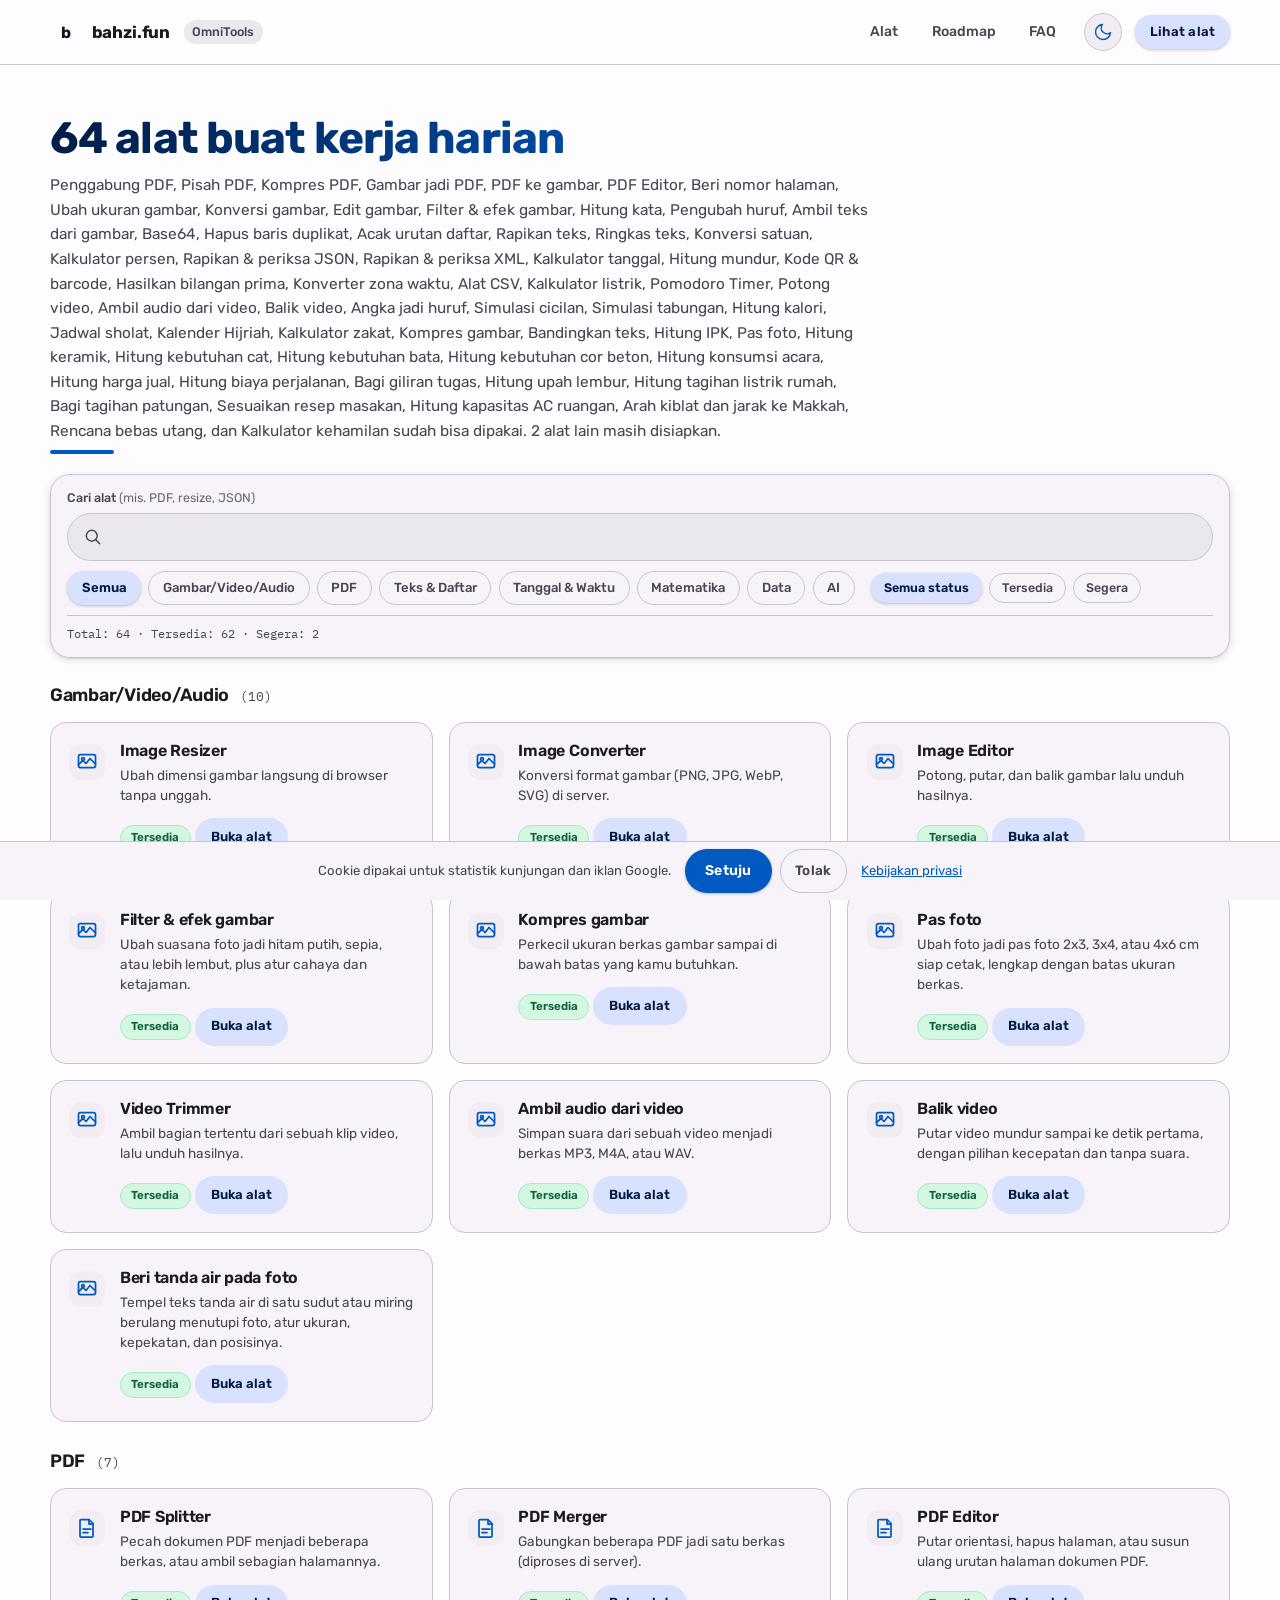
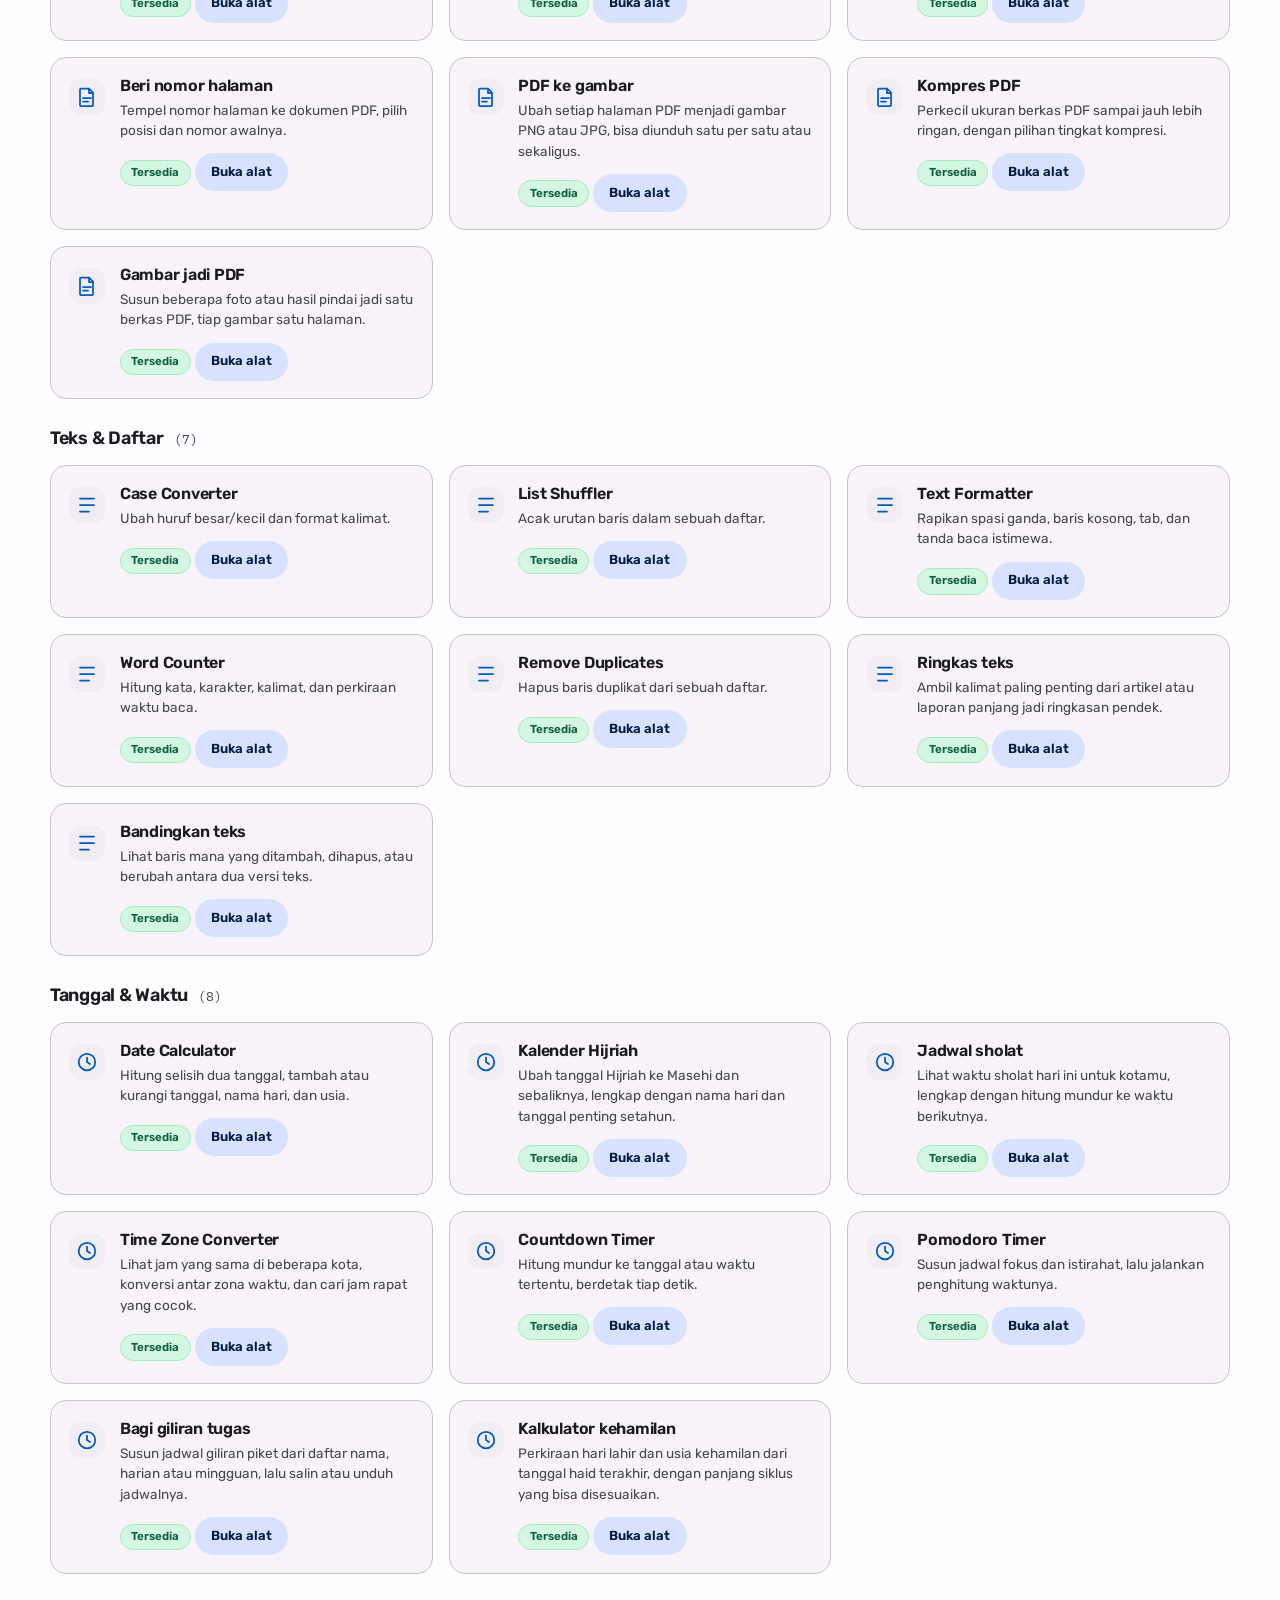
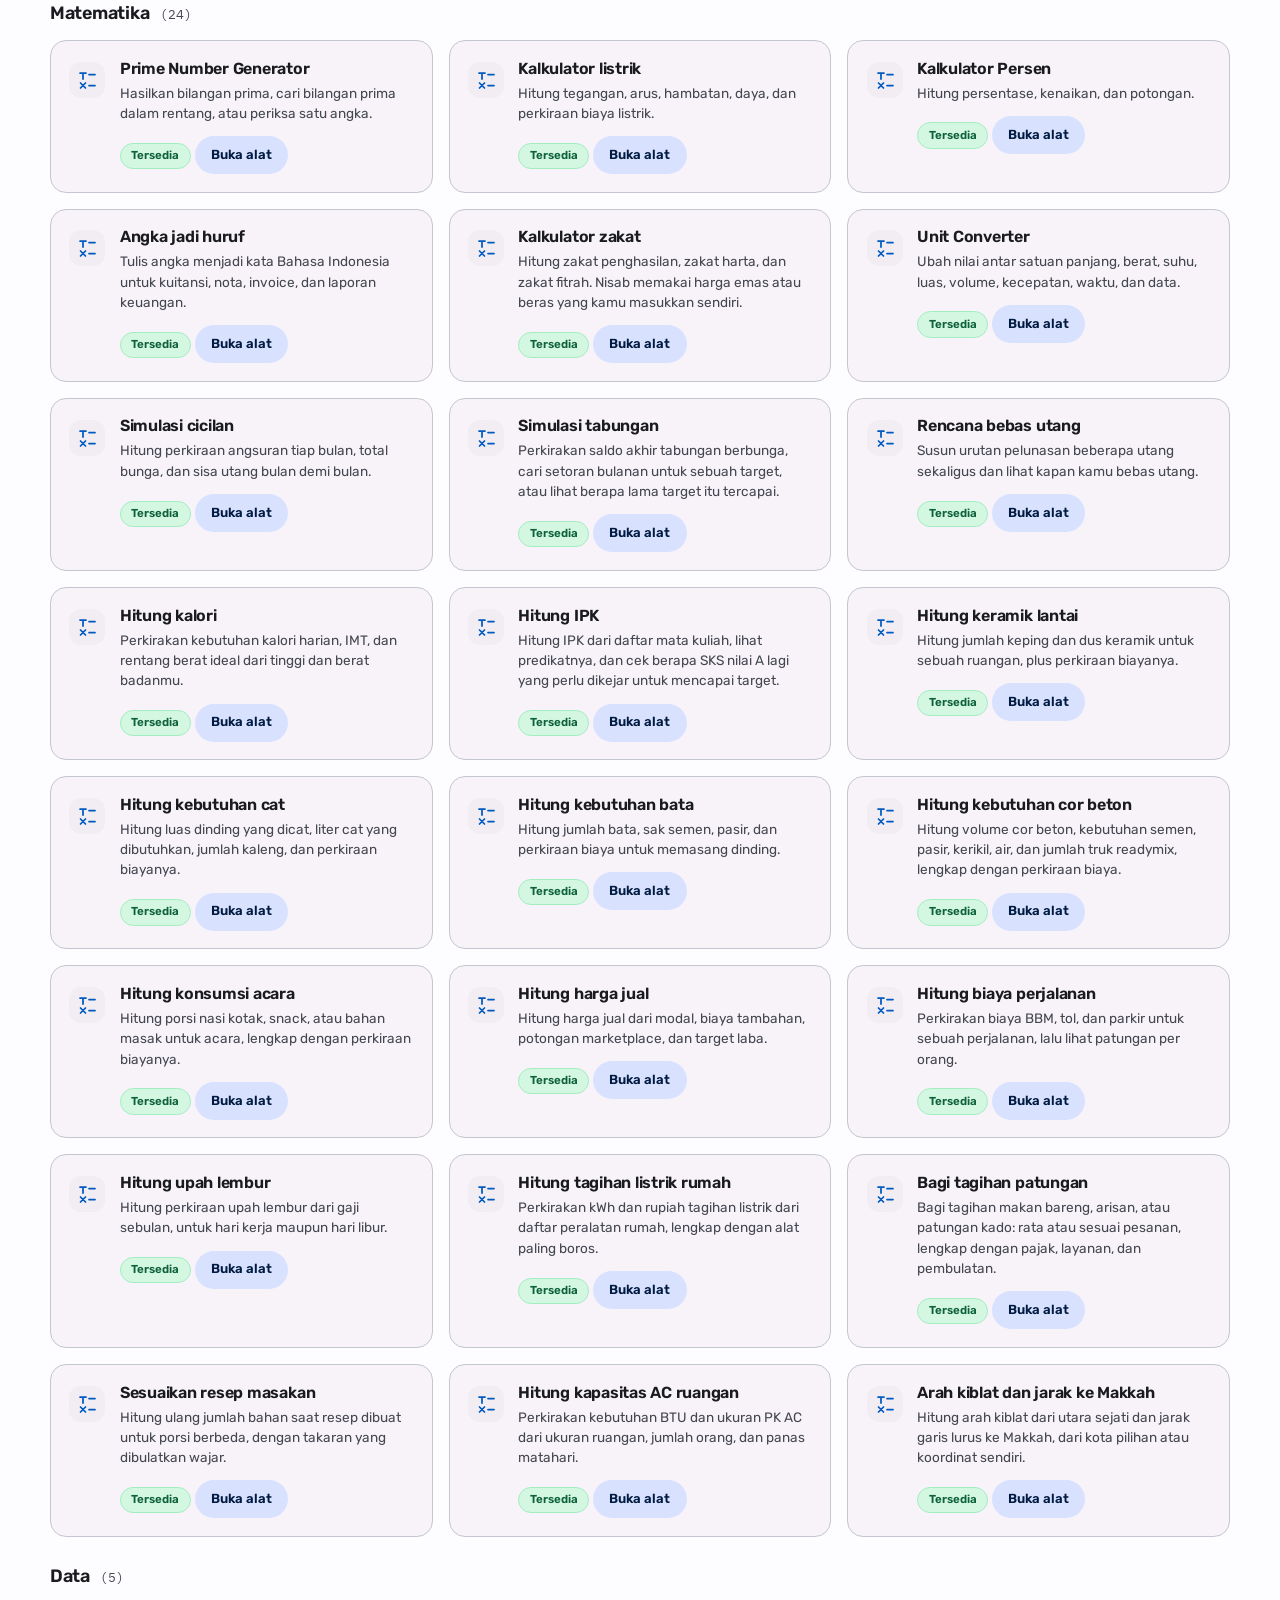
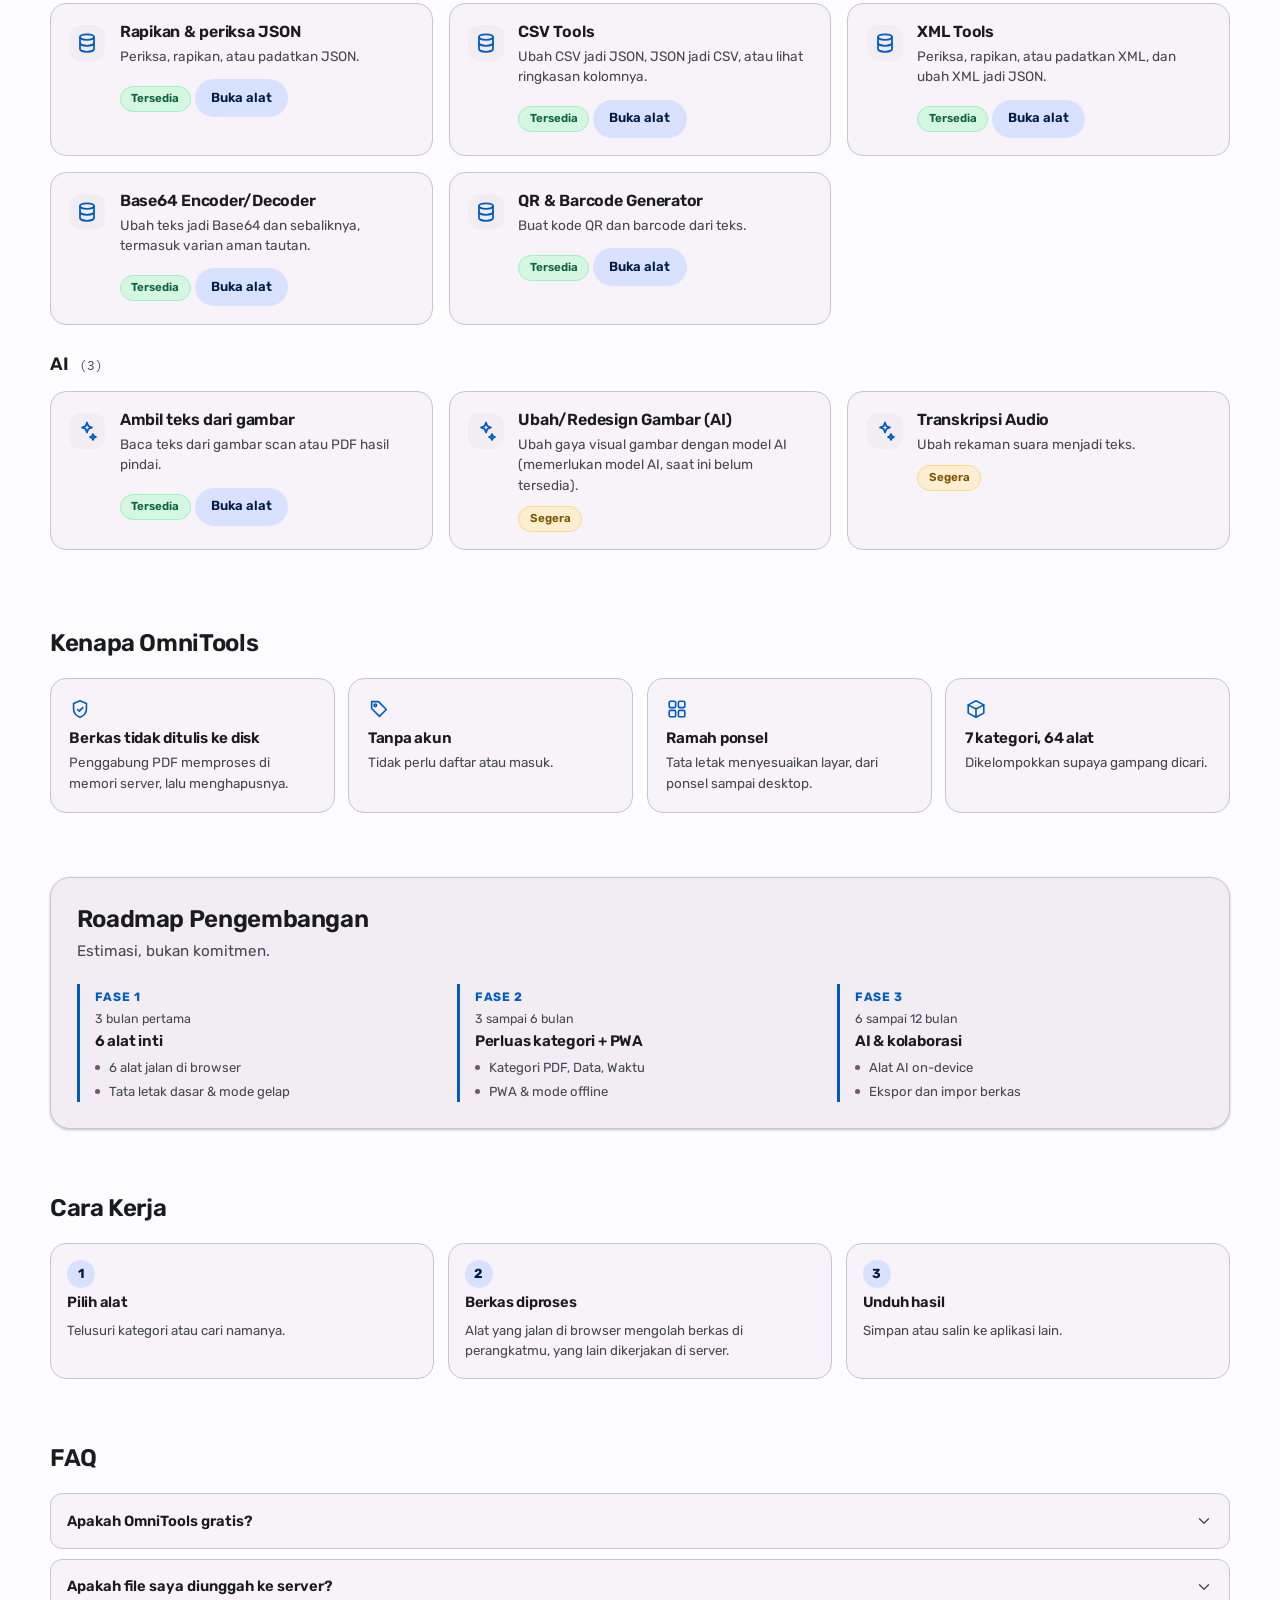
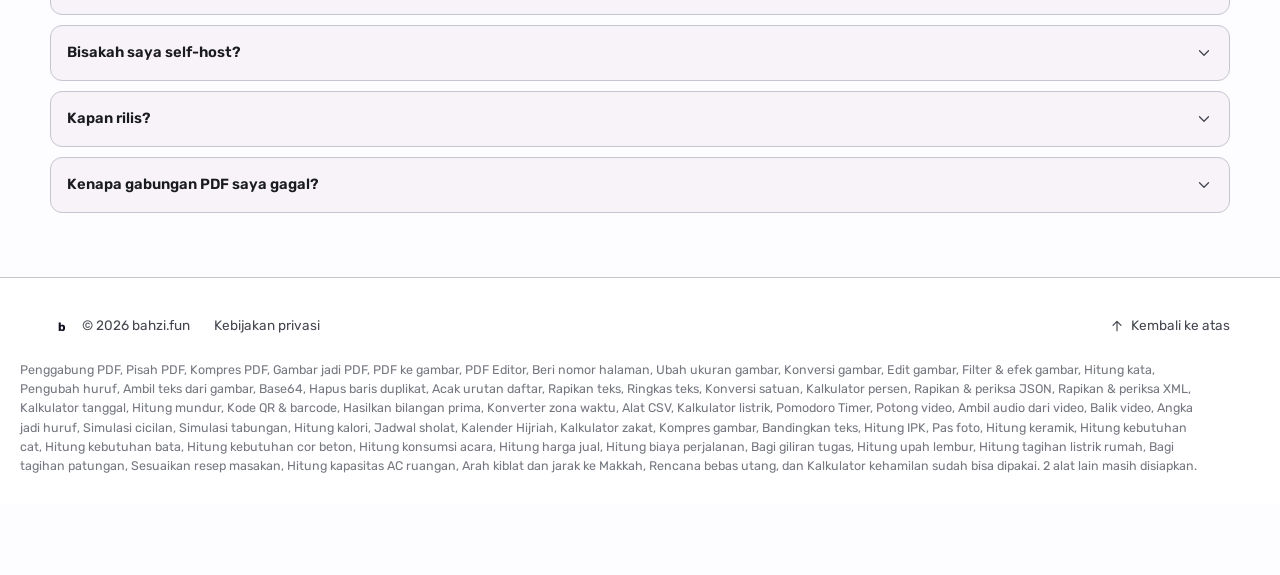
==== commit f72f959a: "Tambah alat Beri tanda air pada foto (watermark) + latar ilustrasi & kartu uji" ====
--- a/index.html
+++ b/index.html
@@ -22,8 +22,8 @@
        kalau layanan ditempatkan di domain terpisah. -->
   <meta name="omnitools-server-base" content="">
 
-  <title>OmniTools: 63 alat harian | bahzi.fun</title>
-  <meta name="description" content="OmniTools dari bahzi.fun: 63 alat harian untuk PDF, gambar/video/audio, teks, tanggal, matematika, data, dan AI. Penggabung PDF, Pisah PDF, Kompres PDF, Gambar jadi PDF, PDF ke gambar, PDF Editor, Beri nomor halaman, Ubah ukuran gambar, Konversi gambar, Edit gambar, Filter & efek gambar, Hitung kata, Pengubah huruf, Ambil teks dari gambar, Base64, Hapus baris duplikat, Acak urutan daftar, Rapikan teks, Ringkas teks, Konversi satuan, Kalkulator persen, Rapikan & periksa JSON, Rapikan & periksa XML, Kalkulator tanggal, Hitung mundur, Kode QR & barcode, Hasilkan bilangan prima, Konverter zona waktu, Alat CSV, Kalkulator listrik, Pomodoro Timer, Potong video, Ambil audio dari video, Balik video, Angka jadi huruf, Simulasi cicilan, Simulasi tabungan, Hitung kalori, Jadwal sholat, Kalender Hijriah, Kalkulator zakat, Kompres gambar, Bandingkan teks, Hitung IPK, Pas foto, Hitung keramik, Hitung kebutuhan cat, Hitung kebutuhan bata, Hitung kebutuhan cor beton, Hitung konsumsi acara, Hitung harga jual, Hitung biaya perjalanan, Bagi giliran tugas, Hitung upah lembur, Hitung tagihan listrik rumah, Bagi tagihan patungan, Sesuaikan resep masakan, Hitung kapasitas AC ruangan, Arah kiblat dan jarak ke Makkah, Rencana bebas utang, dan Kalkulator kehamilan sudah bisa dipakai. 2 alat lain masih disiapkan.">
+  <title>OmniTools: 64 alat harian | bahzi.fun</title>
+  <meta name="description" content="OmniTools dari bahzi.fun: 64 alat harian untuk PDF, gambar/video/audio, teks, tanggal, matematika, data, dan AI. Penggabung PDF, Pisah PDF, Kompres PDF, Gambar jadi PDF, PDF ke gambar, PDF Editor, Beri nomor halaman, Ubah ukuran gambar, Konversi gambar, Edit gambar, Filter & efek gambar, Hitung kata, Pengubah huruf, Ambil teks dari gambar, Base64, Hapus baris duplikat, Acak urutan daftar, Rapikan teks, Ringkas teks, Konversi satuan, Kalkulator persen, Rapikan & periksa JSON, Rapikan & periksa XML, Kalkulator tanggal, Hitung mundur, Kode QR & barcode, Hasilkan bilangan prima, Konverter zona waktu, Alat CSV, Kalkulator listrik, Pomodoro Timer, Potong video, Ambil audio dari video, Balik video, Angka jadi huruf, Simulasi cicilan, Simulasi tabungan, Hitung kalori, Jadwal sholat, Kalender Hijriah, Kalkulator zakat, Kompres gambar, Bandingkan teks, Hitung IPK, Pas foto, Beri tanda air pada foto, Hitung keramik, Hitung kebutuhan cat, Hitung kebutuhan bata, Hitung kebutuhan cor beton, Hitung konsumsi acara, Hitung harga jual, Hitung biaya perjalanan, Bagi giliran tugas, Hitung upah lembur, Hitung tagihan listrik rumah, Bagi tagihan patungan, Sesuaikan resep masakan, Hitung kapasitas AC ruangan, Arah kiblat dan jarak ke Makkah, Rencana bebas utang, dan Kalkulator kehamilan sudah bisa dipakai. 2 alat lain masih disiapkan.">
   <link rel="canonical" href="https://bahzi.fun/">
 
   <!-- Google tag (gtag.js) + Consent Mode v2.
@@ -52,13 +52,13 @@
 
   <meta property="og:type" content="website">
   <meta property="og:site_name" content="bahzi.fun">
-  <meta property="og:title" content="OmniTools: 63 alat harian">
+  <meta property="og:title" content="OmniTools: 64 alat harian">
   <meta property="og:description" content="Kumpulan alat harian di satu halaman. Penggabung PDF, Pisah PDF, Kompres PDF, Gambar jadi PDF, PDF ke gambar, PDF Editor, Beri nomor halaman, Ubah ukuran gambar, Konversi gambar, Edit gambar, Filter & efek gambar, Hitung kata, Pengubah huruf, Ambil teks dari gambar, Base64, Hapus baris duplikat, Acak urutan daftar, Rapikan teks, Ringkas teks, Konversi satuan, Kalkulator persen, Rapikan & periksa JSON, Rapikan & periksa XML, Kalkulator tanggal, Hitung mundur, Kode QR & barcode, Hasilkan bilangan prima, Konverter zona waktu, Alat CSV, Kalkulator listrik, Pomodoro Timer, Potong video, Ambil audio dari video, Balik video, Angka jadi huruf, Simulasi cicilan, Simulasi tabungan, Hitung kalori, Jadwal sholat, Kalender Hijriah, Kalkulator zakat, Kompres gambar, Bandingkan teks, Hitung IPK, Pas foto, Hitung keramik, Hitung kebutuhan cat, Hitung kebutuhan bata, Hitung kebutuhan cor beton, Hitung konsumsi acara, Hitung harga jual, Hitung biaya perjalanan, Bagi giliran tugas, Hitung upah lembur, Hitung tagihan listrik rumah, Bagi tagihan patungan, Sesuaikan resep masakan, Hitung kapasitas AC ruangan, Arah kiblat dan jarak ke Makkah, Rencana bebas utang, dan Kalkulator kehamilan sudah bisa dipakai. 2 alat lain masih disiapkan.">
   <meta property="og:url" content="https://bahzi.fun/">
   <meta property="og:locale" content="id_ID">
 
   <meta name="twitter:card" content="summary">
-  <meta name="twitter:title" content="OmniTools: 63 alat harian">
+  <meta name="twitter:title" content="OmniTools: 64 alat harian">
   <meta name="twitter:description" content="Kumpulan alat harian di satu halaman. Penggabung PDF, Pisah PDF, Kompres PDF, Gambar jadi PDF, PDF ke gambar, PDF Editor, Beri nomor halaman, Ubah ukuran gambar, Konversi gambar, Edit gambar, Filter & efek gambar, Hitung kata, Pengubah huruf, Ambil teks dari gambar, Base64, Hapus baris duplikat, Acak urutan daftar, Rapikan teks, Ringkas teks, Konversi satuan, Kalkulator persen, Rapikan & periksa JSON, Rapikan & periksa XML, Kalkulator tanggal, Hitung mundur, Kode QR & barcode, Hasilkan bilangan prima, Konverter zona waktu, Alat CSV, Kalkulator listrik, Pomodoro Timer, Potong video, Ambil audio dari video, Balik video, Angka jadi huruf, Simulasi cicilan, Simulasi tabungan, Hitung kalori, Jadwal sholat, Kalender Hijriah, Kalkulator zakat, Kompres gambar, Bandingkan teks, Hitung IPK, Pas foto, Hitung keramik, Hitung kebutuhan cat, Hitung kebutuhan bata, Hitung kebutuhan cor beton, Hitung konsumsi acara, Hitung harga jual, Hitung biaya perjalanan, Bagi giliran tugas, Hitung upah lembur, Hitung tagihan listrik rumah, Bagi tagihan patungan, Sesuaikan resep masakan, Hitung kapasitas AC ruangan, Arah kiblat dan jarak ke Makkah, Rencana bebas utang, dan Kalkulator kehamilan sudah bisa dipakai. 2 alat lain masih disiapkan.">
 
   <link rel="icon" href="data:image/svg+xml,%3Csvg viewBox='0 0 32 32'%3E%3Cdefs%3E%3ClinearGradient id='g' x1='0' y1='0' x2='1' y2='1'%3E%3Cstop offset='0' stop-color='%23fd44b0'/%3E%3Cstop offset='1' stop-color='%237553ff'/%3E%3C/linearGradient%3E%3C/defs%3E%3Crect width='32' height='32' rx='9' fill='url(%23g)'/%3E%3Ctext x='16' y='22' text-anchor='middle' font-size='16' font-weight='700' fill='%23150f23' font-family='sans-serif'%3Eb%3C/text%3E%3C/svg%3E">
@@ -187,7 +187,7 @@
       <div class="container">
 
         <div class="tools__head">
-          <h1 class="tools__title" id="alat-title">63 alat buat kerja harian</h1>
+          <h1 class="tools__title" id="alat-title">64 alat buat kerja harian</h1>
           <p class="tools__lead">Penggabung PDF, Pisah PDF, Kompres PDF, Gambar jadi PDF, PDF ke gambar, PDF Editor, Beri nomor halaman, Ubah ukuran gambar, Konversi gambar, Edit gambar, Filter & efek gambar, Hitung kata, Pengubah huruf, Ambil teks dari gambar, Base64, Hapus baris duplikat, Acak urutan daftar, Rapikan teks, Ringkas teks, Konversi satuan, Kalkulator persen, Rapikan & periksa JSON, Rapikan & periksa XML, Kalkulator tanggal, Hitung mundur, Kode QR & barcode, Hasilkan bilangan prima, Konverter zona waktu, Alat CSV, Kalkulator listrik, Pomodoro Timer, Potong video, Ambil audio dari video, Balik video, Angka jadi huruf, Simulasi cicilan, Simulasi tabungan, Hitung kalori, Jadwal sholat, Kalender Hijriah, Kalkulator zakat, Kompres gambar, Bandingkan teks, Hitung IPK, Pas foto, Hitung keramik, Hitung kebutuhan cat, Hitung kebutuhan bata, Hitung kebutuhan cor beton, Hitung konsumsi acara, Hitung harga jual, Hitung biaya perjalanan, Bagi giliran tugas, Hitung upah lembur, Hitung tagihan listrik rumah, Bagi tagihan patungan, Sesuaikan resep masakan, Hitung kapasitas AC ruangan, Arah kiblat dan jarak ke Makkah, Rencana bebas utang, dan Kalkulator kehamilan sudah bisa dipakai. 2 alat lain masih disiapkan.</p>
         </div>
 
@@ -992,6 +992,155 @@
               <button class="btn btn--ghost" id="pas-foto-reset" type="button" disabled>Mulai lagi</button>
               <button class="btn btn--primary" id="pas-foto-submit" type="button" disabled>Buat pas foto</button>
               <a class="btn btn--secondary" id="pas-foto-download" href="#" download="pas-foto-3x4.jpg" hidden>Unduh</a>
+            </div>
+          </div>
+        </section>
+
+        <!-- Panel alat: Beri tanda air pada foto. Tampil inline di alur halaman: dibuka lewat
+             tombol "Buka alat" pada kartu Beri tanda air pada foto, ditutup lewat tombol
+             Tutup atau Esc. Foto dikirim ke server untuk diproses di memori,
+             lalu dibuang setelah respons selesai dikirim. -->
+        <section class="tool-panel" id="watermark-panel" hidden tabindex="-1" aria-labelledby="watermark-title">
+          <div class="tool-panel__head">
+            <div>
+              <h2 class="tool-panel__title" id="watermark-title">Beri tanda air pada foto</h2>
+              <p class="tool-panel__sub" id="watermark-limits">Maks 15 MB, JPG/PNG/WebP. Teks tanda air hingga 60 karakter.</p>
+            </div>
+            <button class="tool-panel__close" id="watermark-close" type="button" aria-label="Tutup panel tanda air">Tutup</button>
+          </div>
+
+          <p class="tool-panel__note" id="watermark-note">Foto diproses di memori server lalu langsung dibuang, tidak disimpan di disk. Tanda air yang sudah ditempel tidak bisa dihapus lagi dari hasil.</p>
+
+          <label class="drop" id="watermark-drop" for="watermark-input">
+            <svg class="drop__icon" aria-hidden="true"><use href="#icon-media"></use></svg>
+            <span class="drop__text">Tarik dan lepas foto di sini, atau <span class="drop__browse">pilih foto</span></span>
+            <span class="drop__hint">JPG, PNG, atau WebP. Maks 15 MB.</span>
+            <input class="sr-only" type="file" id="watermark-input" accept="image/jpeg,image/png,image/webp">
+          </label>
+
+          <div class="filelist__empty" id="watermark-empty">
+            <p>Belum ada foto dipilih.</p>
+            <button type="button" class="btn btn--ghost btn--sm" id="watermark-pick-btn">Pilih foto</button>
+          </div>
+
+          <div class="watermark__preview-orig" id="watermark-orig-wrap" hidden>
+            <div class="watermark__thumb-wrap">
+              <img id="watermark-orig-img" class="watermark__thumb" alt="Pratinjau foto asal">
+            </div>
+            <div class="watermark__orig-meta">
+              <p class="watermark__filename" id="watermark-filename"></p>
+              <p class="watermark__meta" id="watermark-orig-meta"></p>
+            </div>
+          </div>
+
+          <div class="watermark__controls" id="watermark-controls" hidden>
+            <div class="field">
+              <div class="watermark__field-head">
+                <label for="watermark-text" class="field__label">Teks tanda air</label>
+                <span class="watermark__char-count" id="watermark-char-count">0/60</span>
+              </div>
+              <input type="text" id="watermark-text" class="watermark__input-text" maxlength="60" placeholder="Contoh: Rahasia / Nama Pemilik / @akun">
+            </div>
+
+            <div class="field">
+              <span class="field__label">Gaya penempatan</span>
+              <div class="watermark__radios" role="radiogroup" aria-label="Gaya penempatan tanda air">
+                <label class="watermark__radio-label">
+                  <input type="radio" name="watermark-mode" value="single" checked>
+                  <span>Satu tempat</span>
+                </label>
+                <label class="watermark__radio-label">
+                  <input type="radio" name="watermark-mode" value="tile">
+                  <span>Miring berulang</span>
+                </label>
+              </div>
+            </div>
+
+            <div class="field" id="watermark-position-field">
+              <span class="field__label">Posisi tanda air</span>
+              <div class="watermark__pos-grid" role="radiogroup" aria-label="Posisi tanda air">
+                <label class="watermark__pos-label" title="Kiri atas"><input type="radio" name="watermark-pos" value="tl"><span>Kiri atas</span></label>
+                <label class="watermark__pos-label" title="Tengah atas"><input type="radio" name="watermark-pos" value="tc"><span>Tengah atas</span></label>
+                <label class="watermark__pos-label" title="Kanan atas"><input type="radio" name="watermark-pos" value="tr"><span>Kanan atas</span></label>
+                <label class="watermark__pos-label" title="Kiri tengah"><input type="radio" name="watermark-pos" value="ml"><span>Kiri tengah</span></label>
+                <label class="watermark__pos-label" title="Tengah foto"><input type="radio" name="watermark-pos" value="mc"><span>Tengah foto</span></label>
+                <label class="watermark__pos-label" title="Kanan tengah"><input type="radio" name="watermark-pos" value="mr"><span>Kanan tengah</span></label>
+                <label class="watermark__pos-label" title="Kiri bawah"><input type="radio" name="watermark-pos" value="bl"><span>Kiri bawah</span></label>
+                <label class="watermark__pos-label" title="Tengah bawah"><input type="radio" name="watermark-pos" value="bc"><span>Tengah bawah</span></label>
+                <label class="watermark__pos-label" title="Kanan bawah"><input type="radio" name="watermark-pos" value="br" checked><span>Kanan bawah</span></label>
+              </div>
+            </div>
+
+            <div class="watermark__grid-row">
+              <div class="field">
+                <div class="watermark__field-head">
+                  <label for="watermark-size" class="field__label">Ukuran teks</label>
+                  <span class="watermark__range-val" id="watermark-size-val">7%</span>
+                </div>
+                <input type="range" id="watermark-size" min="2" max="30" value="7" step="1">
+              </div>
+
+              <div class="field">
+                <div class="watermark__field-head">
+                  <label for="watermark-opacity" class="field__label">Opasitas</label>
+                  <span class="watermark__range-val" id="watermark-opacity-val">45%</span>
+                </div>
+                <input type="range" id="watermark-opacity" min="5" max="100" value="45" step="1">
+              </div>
+            </div>
+
+            <div class="watermark__grid-row">
+              <div class="field">
+                <span class="field__label">Warna teks</span>
+                <div class="watermark__radios" role="radiogroup" aria-label="Pilihan warna teks">
+                  <label class="watermark__radio-label">
+                    <input type="radio" name="watermark-color" value="light" checked>
+                    <span>Terang</span>
+                  </label>
+                  <label class="watermark__radio-label">
+                    <input type="radio" name="watermark-color" value="dark">
+                    <span>Gelap</span>
+                  </label>
+                </div>
+              </div>
+
+              <div class="field">
+                <div class="watermark__field-head">
+                  <label for="watermark-angle" class="field__label">Rotasi</label>
+                  <span class="watermark__range-val" id="watermark-angle-val">0°</span>
+                </div>
+                <input type="range" id="watermark-angle" min="-90" max="90" value="0" step="5">
+              </div>
+            </div>
+
+            <div class="field">
+              <span class="field__label">Format hasil</span>
+              <div class="watermark__radios" role="radiogroup" aria-label="Format berkas hasil">
+                <label class="watermark__radio-label">
+                  <input type="radio" name="watermark-format" value="jpeg" checked>
+                  <span>JPEG</span>
+                </label>
+                <label class="watermark__radio-label">
+                  <input type="radio" name="watermark-format" value="png">
+                  <span>PNG</span>
+                </label>
+              </div>
+            </div>
+          </div>
+
+          <div class="watermark__result" id="watermark-result" hidden>
+            <div class="watermark__thumb-wrap">
+              <img id="watermark-result-img" class="watermark__thumb" alt="Pratinjau foto bertanda air">
+            </div>
+            <ul class="watermark__result-stats" id="watermark-result-stats"></ul>
+          </div>
+
+          <div class="tool-panel__foot">
+            <p class="status" id="watermark-status" role="status" aria-live="polite">Pilih foto untuk mulai memberi tanda air.</p>
+            <div class="tool-panel__actions">
+              <button class="btn btn--ghost" id="watermark-reset" type="button" disabled>Mulai lagi</button>
+              <button class="btn btn--primary" id="watermark-submit" type="button" disabled>Beri tanda air</button>
+              <a class="btn btn--secondary" id="watermark-download" href="#" download="tanda-air.jpg" hidden>Unduh hasil</a>
             </div>
           </div>
         </section>
@@ -6336,7 +6485,7 @@
           </article>
           <article class="card card--compact reveal">
             <svg class="card__icon" aria-hidden="true"><use href="#icon-box"></use></svg>
-            <h3 class="card__title">7 kategori, 63 alat</h3>
+            <h3 class="card__title">7 kategori, 64 alat</h3>
             <p class="card__desc">Dikelompokkan supaya gampang dicari.</p>
           </article>
         </div>
@@ -6482,6 +6631,7 @@
   <script src="assets/tool-image-filter.js?v=__V__" defer></script>
   <script src="assets/tool-kompres-gambar.js?v=__V__" defer></script>
   <script src="assets/tool-pas-foto.js?v=__V__" defer></script>
+  <script src="assets/tool-watermark.js?v=__V__" defer></script>
   <script src="assets/tool-word-counter.js?v=__V__" defer></script>
   <script src="assets/tool-case-converter.js?v=__V__" defer></script>
   <script src="assets/tool-base64.js?v=__V__" defer></script>
--- a/assets/styles.css
+++ b/assets/styles.css
@@ -15014,5 +15014,261 @@
   }
 }
 
-
-
+/* ================= Beri tanda air: panel inline ================= */
+.watermark__preview-orig {
+  display: flex;
+  align-items: center;
+  gap: .8rem;
+  padding: .7rem .8rem;
+  background: var(--surface);
+  border: 1px solid var(--border);
+  border-radius: var(--radius);
+}
+
+.watermark__thumb-wrap {
+  display: flex;
+  align-items: center;
+  justify-content: center;
+  width: 80px;
+  height: 80px;
+  background: var(--code);
+  border-radius: var(--radius);
+  overflow: hidden;
+  flex-shrink: 0;
+}
+
+.watermark__thumb {
+  max-width: 100%;
+  max-height: 100%;
+  object-fit: contain;
+  display: block;
+}
+
+.watermark__orig-meta {
+  display: flex;
+  flex-direction: column;
+  gap: .2rem;
+  min-width: 0;
+}
+
+.watermark__filename {
+  margin: 0;
+  font-weight: 600;
+  font-size: .88rem;
+  overflow: hidden;
+  text-overflow: ellipsis;
+  white-space: nowrap;
+}
+
+.watermark__meta {
+  margin: 0;
+  font-family: var(--font-mono);
+  font-size: .78rem;
+  color: var(--text-muted);
+}
+
+.watermark__controls {
+  display: flex;
+  flex-direction: column;
+  gap: 1rem;
+}
+
+.watermark__field-head {
+  display: flex;
+  justify-content: space-between;
+  align-items: center;
+  margin-bottom: .35rem;
+}
+
+.watermark__field-head .field__label {
+  margin-bottom: 0;
+}
+
+.watermark__char-count,
+.watermark__range-val {
+  font-family: var(--font-mono);
+  font-size: .82rem;
+  color: var(--text-muted);
+}
+
+#watermark-panel input[type="range"] {
+  width: 100%;
+  min-height: 44px;
+  accent-color: var(--md-sys-color-primary);
+  background: transparent;
+}
+
+#watermark-panel .btn {
+  min-height: 44px;
+}
+
+.watermark__input-text {
+  width: 100%;
+  box-sizing: border-box;
+  min-height: 44px;
+  padding: .6rem .8rem;
+  background: var(--surface);
+  border: 1px solid var(--border);
+  border-radius: var(--radius);
+  color: var(--text);
+  font-size: .95rem;
+}
+
+.watermark__input-text:focus {
+  outline: 2px solid var(--brand);
+  outline-offset: 1px;
+  border-color: var(--brand);
+}
+
+.watermark__radios {
+  display: flex;
+  flex-wrap: wrap;
+  gap: .5rem;
+}
+
+.watermark__radio-label {
+  display: inline-flex;
+  align-items: center;
+  gap: .5rem;
+  padding: .5rem .9rem;
+  background: var(--surface);
+  border: 1px solid var(--border);
+  border-radius: var(--radius);
+  cursor: pointer;
+  font-size: .88rem;
+  font-weight: 500;
+  user-select: none;
+  min-height: 44px;
+  box-sizing: border-box;
+}
+
+.watermark__radio-label:has(input:checked) {
+  border-color: var(--brand);
+  background: var(--code);
+  color: var(--text);
+}
+
+.watermark__radio-label input[type="radio"] {
+  accent-color: var(--brand);
+  margin: 0;
+}
+
+.watermark__pos-grid {
+  display: grid;
+  grid-template-columns: repeat(3, 1fr);
+  gap: .5rem;
+  max-width: 420px;
+}
+
+.watermark__pos-label {
+  display: flex;
+  align-items: center;
+  justify-content: center;
+  text-align: center;
+  min-height: 44px;
+  padding: .5rem .35rem;
+  background: var(--surface);
+  border: 1px solid var(--border);
+  border-radius: var(--radius);
+  cursor: pointer;
+  font-size: .82rem;
+  font-weight: 500;
+  box-sizing: border-box;
+  user-select: none;
+  transition: border-color .15s ease, background-color .15s ease;
+}
+
+.watermark__pos-label input[type="radio"] {
+  position: absolute;
+  width: 1px;
+  height: 1px;
+  padding: 0;
+  margin: -1px;
+  overflow: hidden;
+  clip: rect(0, 0, 0, 0);
+  white-space: nowrap;
+  border: 0;
+}
+
+.watermark__pos-label:has(input:checked) {
+  border-color: var(--brand);
+  background: var(--code);
+  color: var(--brand);
+  font-weight: 600;
+}
+
+.watermark__pos-label:focus-within {
+  outline: 2px solid var(--brand);
+  outline-offset: 1px;
+}
+
+.watermark__grid-row {
+  display: grid;
+  grid-template-columns: 1fr 1fr;
+  gap: 1rem;
+}
+
+@media (max-width: 580px) {
+  .watermark__grid-row {
+    grid-template-columns: 1fr;
+  }
+}
+
+.watermark__result {
+  display: flex;
+  flex-direction: column;
+  align-items: center;
+  gap: .75rem;
+  padding: 1rem;
+  background: var(--surface);
+  border: 1px solid var(--border);
+  border-radius: var(--radius);
+}
+
+.watermark__result .watermark__thumb-wrap {
+  width: auto;
+  max-width: 100%;
+  height: auto;
+  padding: .4rem;
+  background: var(--code);
+}
+
+.watermark__result .watermark__thumb {
+  max-height: 340px;
+  width: auto;
+  max-width: 100%;
+  object-fit: contain;
+  display: block;
+}
+
+.watermark__result-stats {
+  display: flex;
+  flex-wrap: wrap;
+  justify-content: center;
+  gap: .5rem 1rem;
+  margin: 0;
+  padding: 0;
+  list-style: none;
+  font-family: var(--font-mono);
+  font-size: .84rem;
+  color: var(--text-muted);
+}
+
+.watermark__result-stats strong {
+  color: var(--text);
+}
+
+@media (pointer: coarse) {
+  #watermark-panel input,
+  #watermark-panel select,
+  #watermark-panel button,
+  #watermark-panel a.btn,
+  #watermark-panel .watermark__radio-label,
+  #watermark-panel .watermark__pos-label {
+    min-height: 44px;
+  }
+}
+
+
+
+
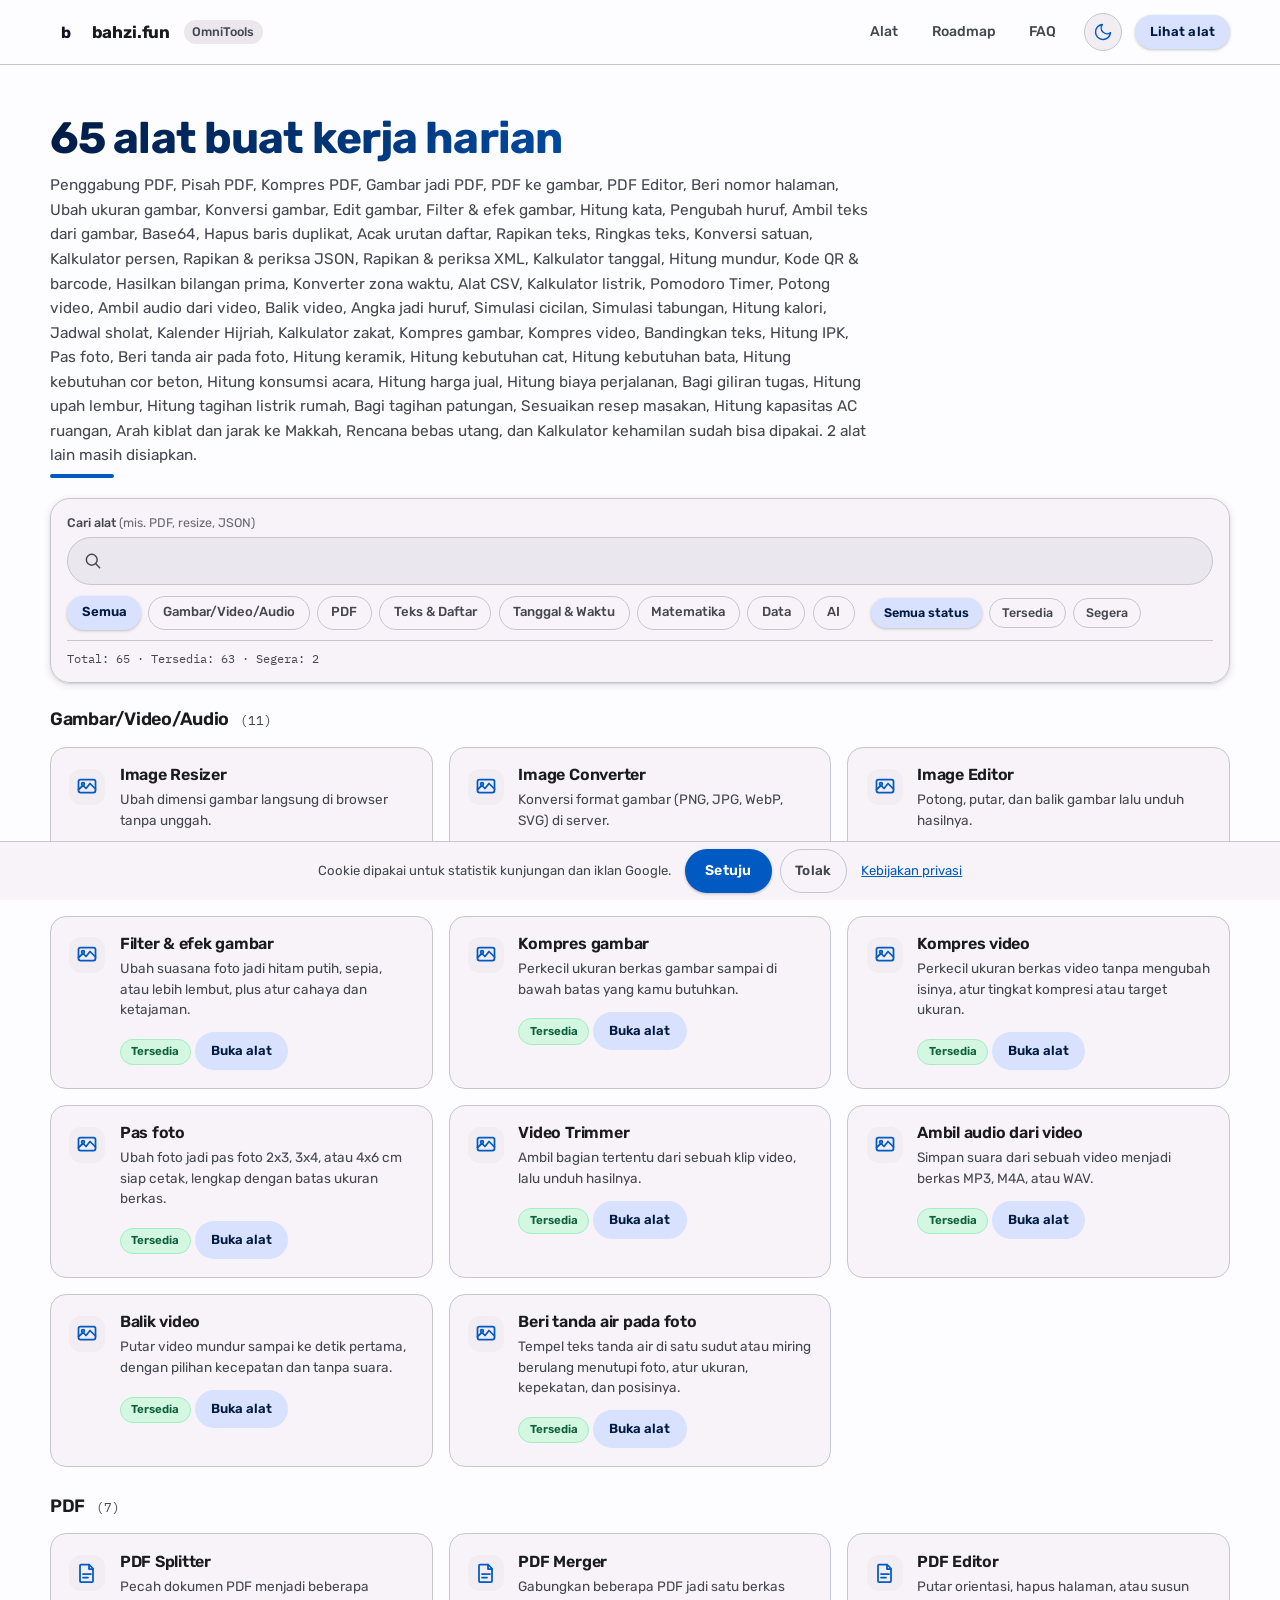
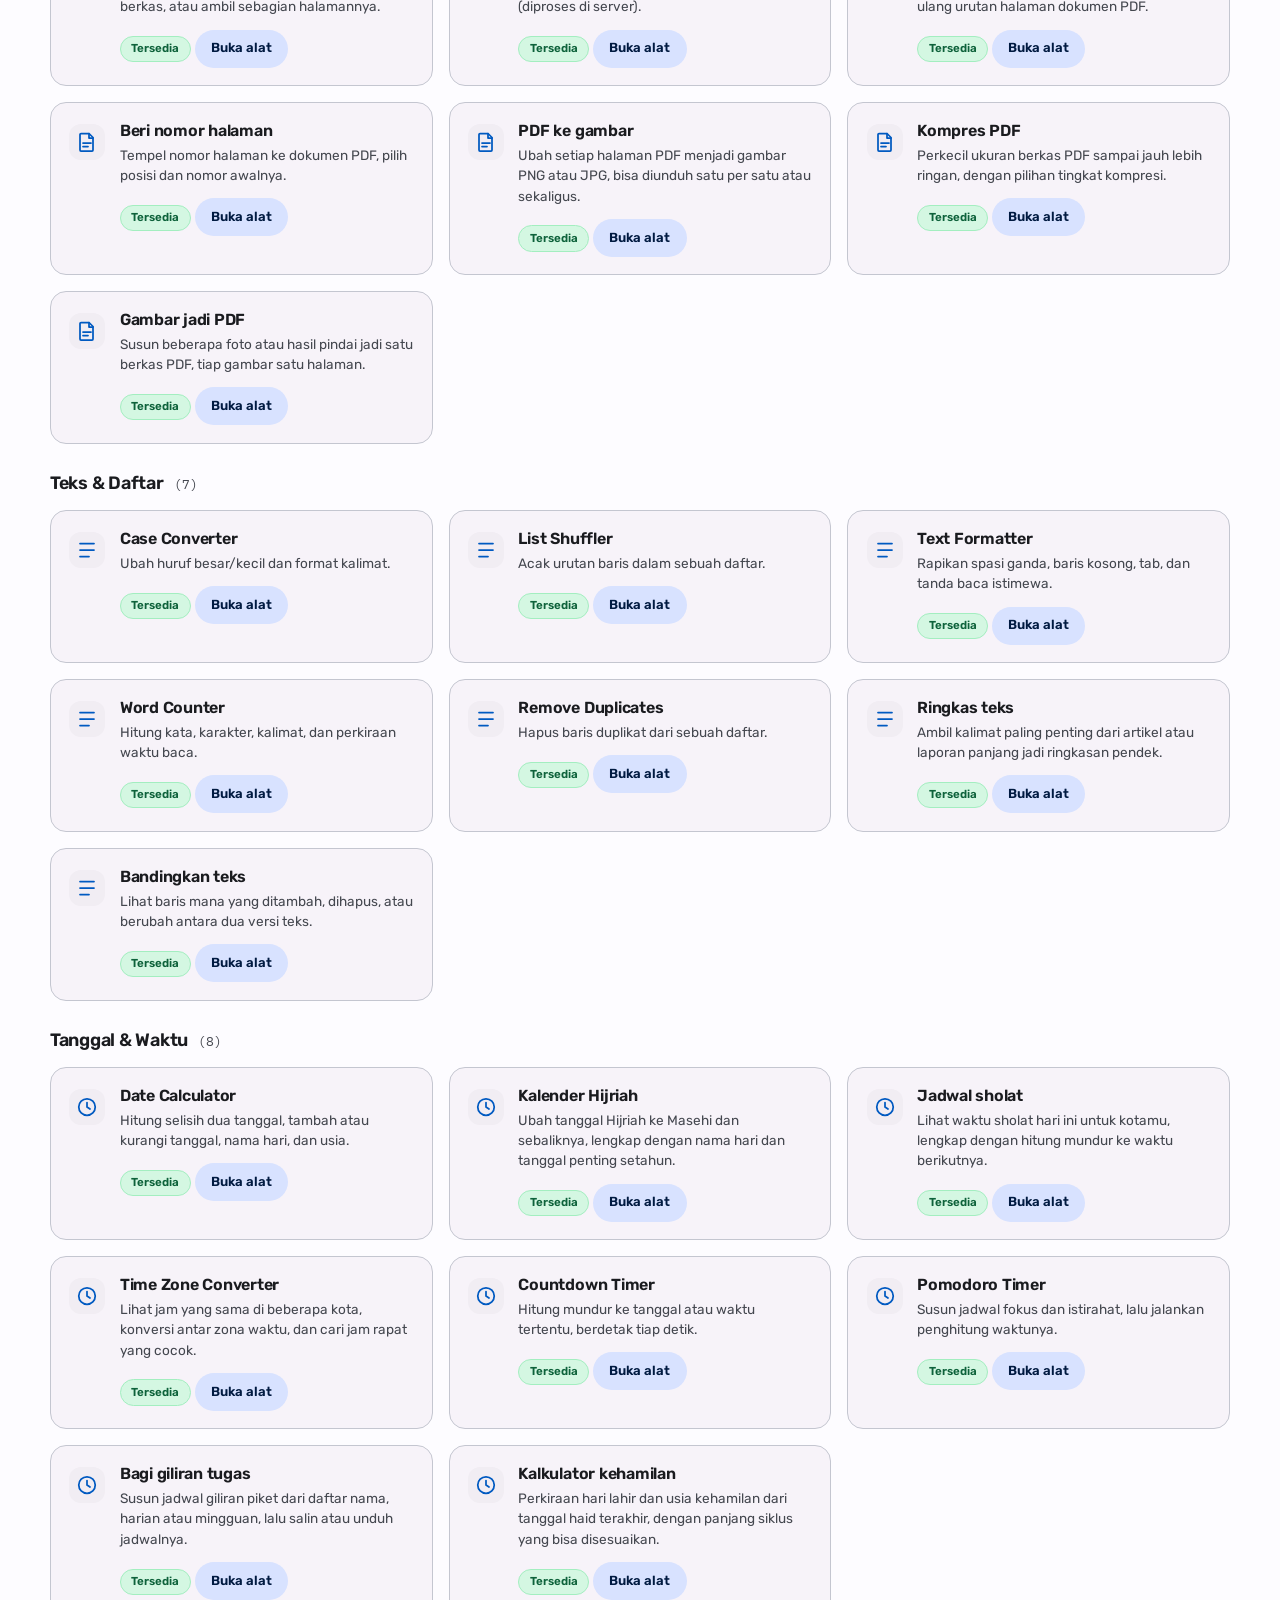
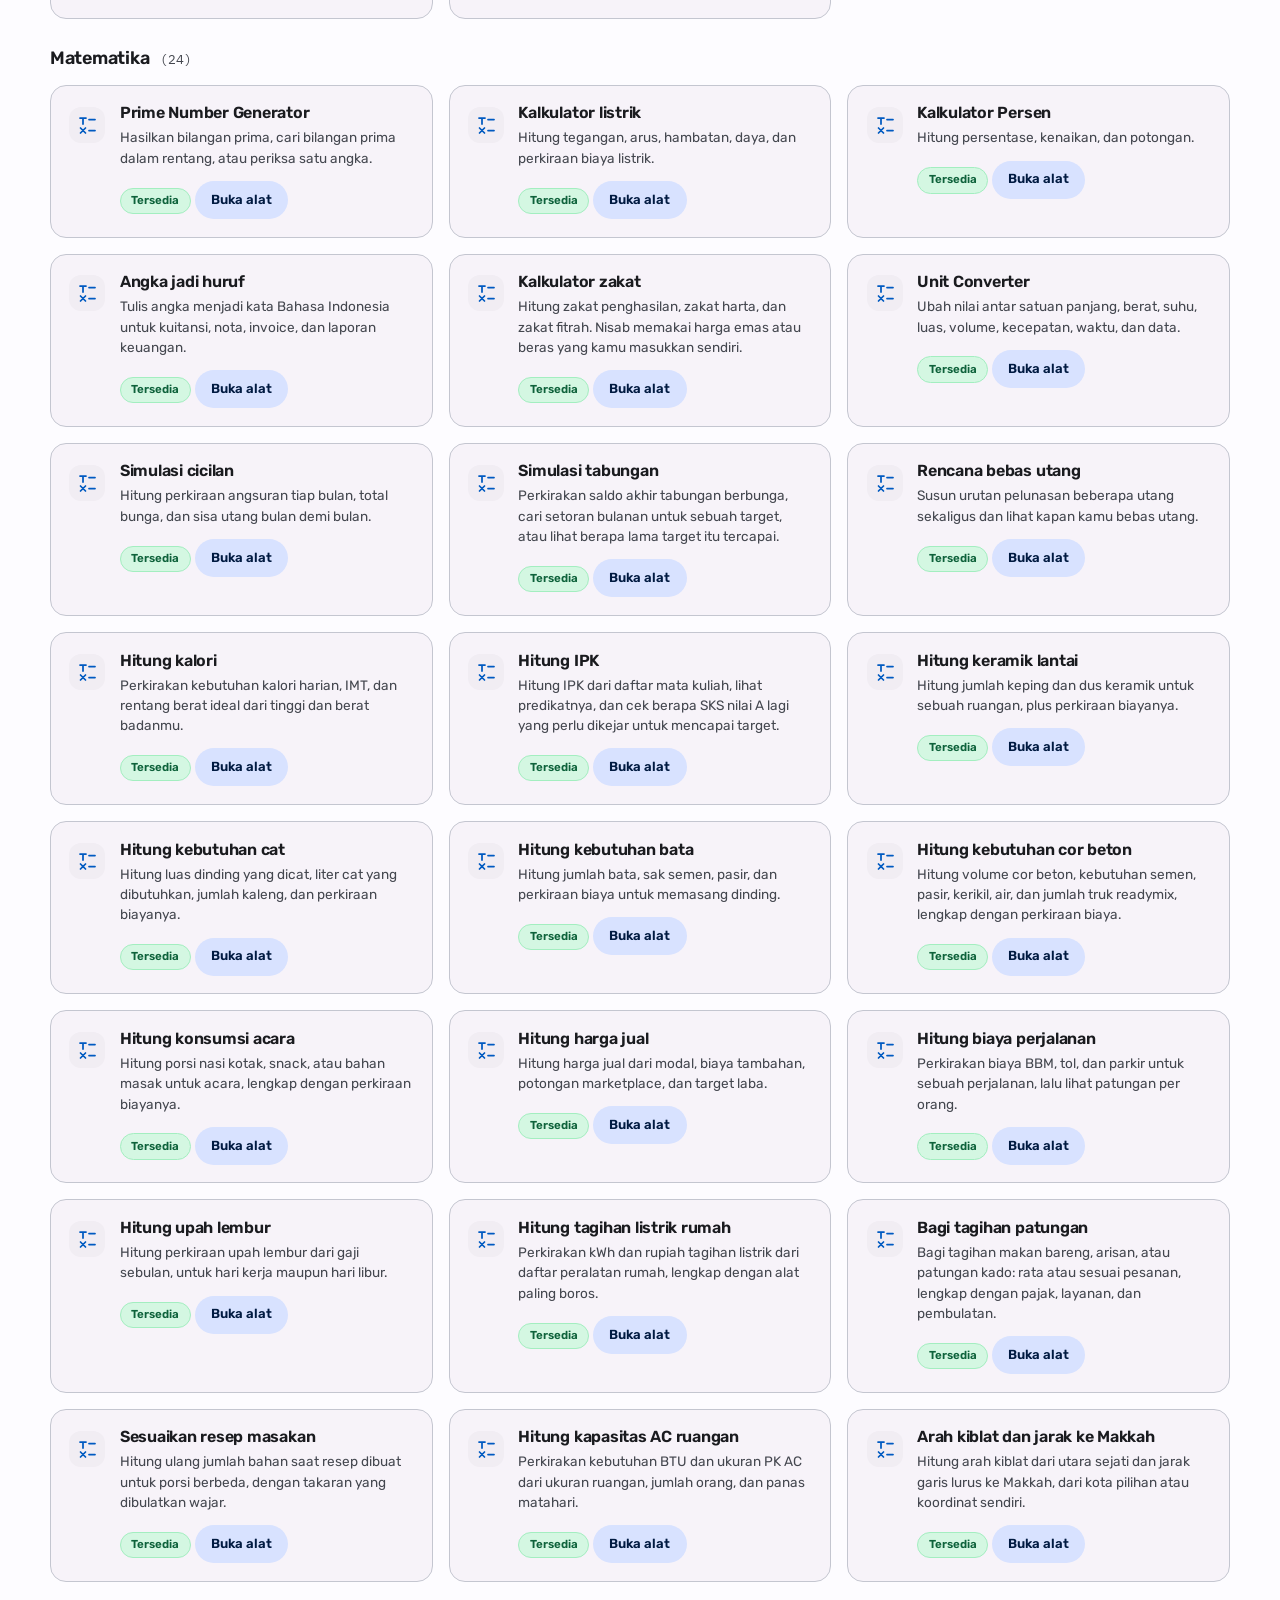
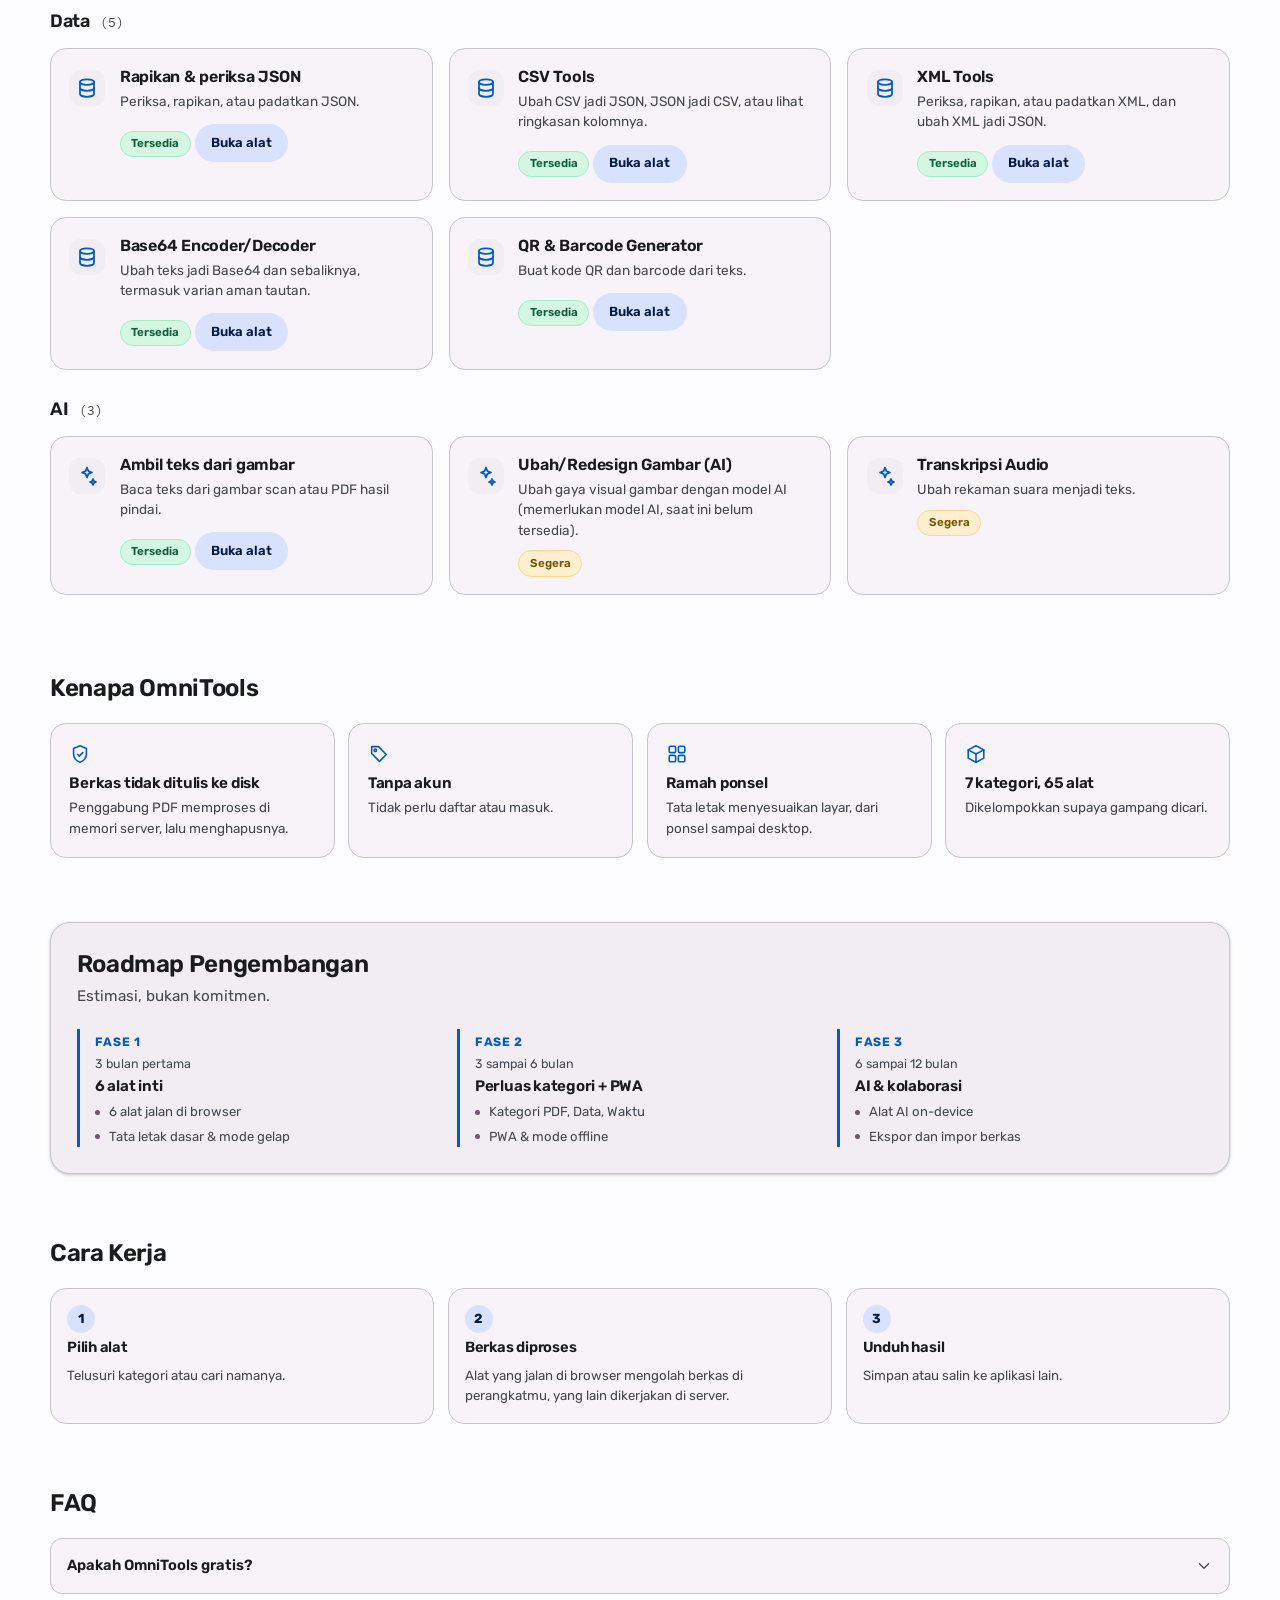
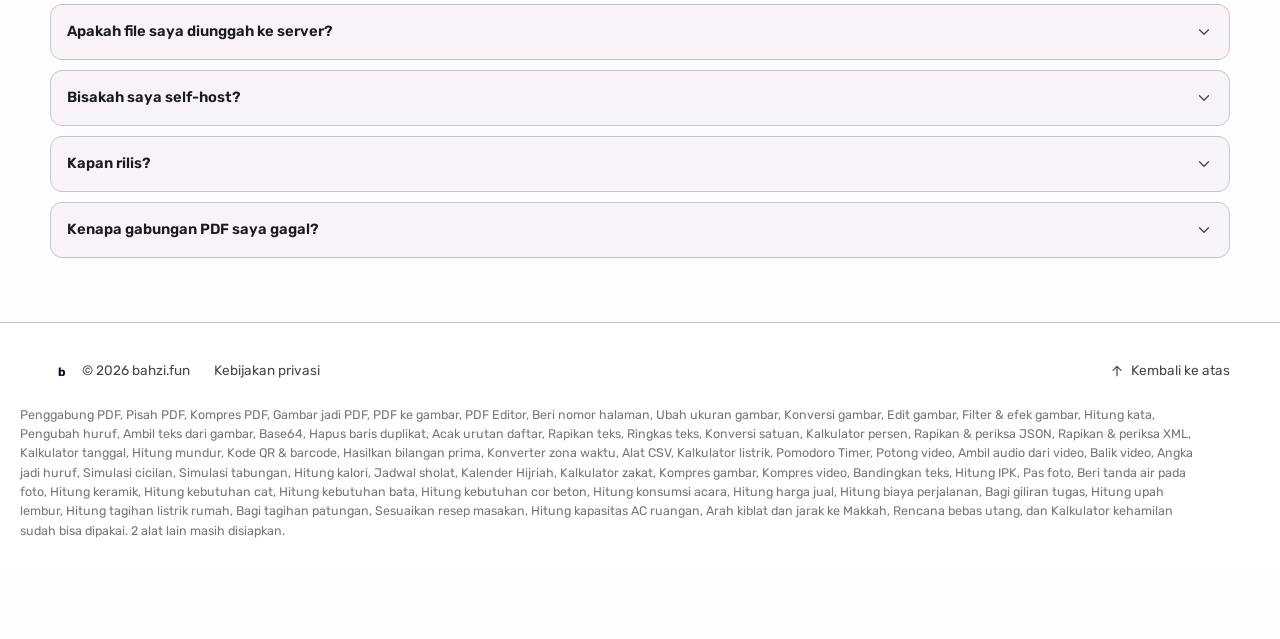
==== commit 6fc65375: "feat: alat kompres video (target ukuran/kualitas, batas 25 MB & 2 menit)" ====
--- a/index.html
+++ b/index.html
@@ -22,8 +22,8 @@
        kalau layanan ditempatkan di domain terpisah. -->
   <meta name="omnitools-server-base" content="">
 
-  <title>OmniTools: 64 alat harian | bahzi.fun</title>
-  <meta name="description" content="OmniTools dari bahzi.fun: 64 alat harian untuk PDF, gambar/video/audio, teks, tanggal, matematika, data, dan AI. Penggabung PDF, Pisah PDF, Kompres PDF, Gambar jadi PDF, PDF ke gambar, PDF Editor, Beri nomor halaman, Ubah ukuran gambar, Konversi gambar, Edit gambar, Filter & efek gambar, Hitung kata, Pengubah huruf, Ambil teks dari gambar, Base64, Hapus baris duplikat, Acak urutan daftar, Rapikan teks, Ringkas teks, Konversi satuan, Kalkulator persen, Rapikan & periksa JSON, Rapikan & periksa XML, Kalkulator tanggal, Hitung mundur, Kode QR & barcode, Hasilkan bilangan prima, Konverter zona waktu, Alat CSV, Kalkulator listrik, Pomodoro Timer, Potong video, Ambil audio dari video, Balik video, Angka jadi huruf, Simulasi cicilan, Simulasi tabungan, Hitung kalori, Jadwal sholat, Kalender Hijriah, Kalkulator zakat, Kompres gambar, Bandingkan teks, Hitung IPK, Pas foto, Beri tanda air pada foto, Hitung keramik, Hitung kebutuhan cat, Hitung kebutuhan bata, Hitung kebutuhan cor beton, Hitung konsumsi acara, Hitung harga jual, Hitung biaya perjalanan, Bagi giliran tugas, Hitung upah lembur, Hitung tagihan listrik rumah, Bagi tagihan patungan, Sesuaikan resep masakan, Hitung kapasitas AC ruangan, Arah kiblat dan jarak ke Makkah, Rencana bebas utang, dan Kalkulator kehamilan sudah bisa dipakai. 2 alat lain masih disiapkan.">
+  <title>OmniTools: 65 alat harian | bahzi.fun</title>
+  <meta name="description" content="OmniTools dari bahzi.fun: 65 alat harian untuk PDF, gambar/video/audio, teks, tanggal, matematika, data, dan AI. Penggabung PDF, Pisah PDF, Kompres PDF, Gambar jadi PDF, PDF ke gambar, PDF Editor, Beri nomor halaman, Ubah ukuran gambar, Konversi gambar, Edit gambar, Filter & efek gambar, Hitung kata, Pengubah huruf, Ambil teks dari gambar, Base64, Hapus baris duplikat, Acak urutan daftar, Rapikan teks, Ringkas teks, Konversi satuan, Kalkulator persen, Rapikan & periksa JSON, Rapikan & periksa XML, Kalkulator tanggal, Hitung mundur, Kode QR & barcode, Hasilkan bilangan prima, Konverter zona waktu, Alat CSV, Kalkulator listrik, Pomodoro Timer, Potong video, Ambil audio dari video, Balik video, Angka jadi huruf, Simulasi cicilan, Simulasi tabungan, Hitung kalori, Jadwal sholat, Kalender Hijriah, Kalkulator zakat, Kompres gambar, Kompres video, Bandingkan teks, Hitung IPK, Pas foto, Beri tanda air pada foto, Hitung keramik, Hitung kebutuhan cat, Hitung kebutuhan bata, Hitung kebutuhan cor beton, Hitung konsumsi acara, Hitung harga jual, Hitung biaya perjalanan, Bagi giliran tugas, Hitung upah lembur, Hitung tagihan listrik rumah, Bagi tagihan patungan, Sesuaikan resep masakan, Hitung kapasitas AC ruangan, Arah kiblat dan jarak ke Makkah, Rencana bebas utang, dan Kalkulator kehamilan sudah bisa dipakai. 2 alat lain masih disiapkan.">
   <link rel="canonical" href="https://bahzi.fun/">
 
   <!-- Google tag (gtag.js) + Consent Mode v2.
@@ -52,14 +52,14 @@
 
   <meta property="og:type" content="website">
   <meta property="og:site_name" content="bahzi.fun">
-  <meta property="og:title" content="OmniTools: 64 alat harian">
-  <meta property="og:description" content="Kumpulan alat harian di satu halaman. Penggabung PDF, Pisah PDF, Kompres PDF, Gambar jadi PDF, PDF ke gambar, PDF Editor, Beri nomor halaman, Ubah ukuran gambar, Konversi gambar, Edit gambar, Filter & efek gambar, Hitung kata, Pengubah huruf, Ambil teks dari gambar, Base64, Hapus baris duplikat, Acak urutan daftar, Rapikan teks, Ringkas teks, Konversi satuan, Kalkulator persen, Rapikan & periksa JSON, Rapikan & periksa XML, Kalkulator tanggal, Hitung mundur, Kode QR & barcode, Hasilkan bilangan prima, Konverter zona waktu, Alat CSV, Kalkulator listrik, Pomodoro Timer, Potong video, Ambil audio dari video, Balik video, Angka jadi huruf, Simulasi cicilan, Simulasi tabungan, Hitung kalori, Jadwal sholat, Kalender Hijriah, Kalkulator zakat, Kompres gambar, Bandingkan teks, Hitung IPK, Pas foto, Hitung keramik, Hitung kebutuhan cat, Hitung kebutuhan bata, Hitung kebutuhan cor beton, Hitung konsumsi acara, Hitung harga jual, Hitung biaya perjalanan, Bagi giliran tugas, Hitung upah lembur, Hitung tagihan listrik rumah, Bagi tagihan patungan, Sesuaikan resep masakan, Hitung kapasitas AC ruangan, Arah kiblat dan jarak ke Makkah, Rencana bebas utang, dan Kalkulator kehamilan sudah bisa dipakai. 2 alat lain masih disiapkan.">
+  <meta property="og:title" content="OmniTools: 65 alat harian">
+  <meta property="og:description" content="Kumpulan alat harian di satu halaman. Penggabung PDF, Pisah PDF, Kompres PDF, Gambar jadi PDF, PDF ke gambar, PDF Editor, Beri nomor halaman, Ubah ukuran gambar, Konversi gambar, Edit gambar, Filter & efek gambar, Hitung kata, Pengubah huruf, Ambil teks dari gambar, Base64, Hapus baris duplikat, Acak urutan daftar, Rapikan teks, Ringkas teks, Konversi satuan, Kalkulator persen, Rapikan & periksa JSON, Rapikan & periksa XML, Kalkulator tanggal, Hitung mundur, Kode QR & barcode, Hasilkan bilangan prima, Konverter zona waktu, Alat CSV, Kalkulator listrik, Pomodoro Timer, Potong video, Ambil audio dari video, Balik video, Angka jadi huruf, Simulasi cicilan, Simulasi tabungan, Hitung kalori, Jadwal sholat, Kalender Hijriah, Kalkulator zakat, Kompres gambar, Kompres video, Bandingkan teks, Hitung IPK, Pas foto, Beri tanda air pada foto, Hitung keramik, Hitung kebutuhan cat, Hitung kebutuhan bata, Hitung kebutuhan cor beton, Hitung konsumsi acara, Hitung harga jual, Hitung biaya perjalanan, Bagi giliran tugas, Hitung upah lembur, Hitung tagihan listrik rumah, Bagi tagihan patungan, Sesuaikan resep masakan, Hitung kapasitas AC ruangan, Arah kiblat dan jarak ke Makkah, Rencana bebas utang, dan Kalkulator kehamilan sudah bisa dipakai. 2 alat lain masih disiapkan.">
   <meta property="og:url" content="https://bahzi.fun/">
   <meta property="og:locale" content="id_ID">
 
   <meta name="twitter:card" content="summary">
-  <meta name="twitter:title" content="OmniTools: 64 alat harian">
-  <meta name="twitter:description" content="Kumpulan alat harian di satu halaman. Penggabung PDF, Pisah PDF, Kompres PDF, Gambar jadi PDF, PDF ke gambar, PDF Editor, Beri nomor halaman, Ubah ukuran gambar, Konversi gambar, Edit gambar, Filter & efek gambar, Hitung kata, Pengubah huruf, Ambil teks dari gambar, Base64, Hapus baris duplikat, Acak urutan daftar, Rapikan teks, Ringkas teks, Konversi satuan, Kalkulator persen, Rapikan & periksa JSON, Rapikan & periksa XML, Kalkulator tanggal, Hitung mundur, Kode QR & barcode, Hasilkan bilangan prima, Konverter zona waktu, Alat CSV, Kalkulator listrik, Pomodoro Timer, Potong video, Ambil audio dari video, Balik video, Angka jadi huruf, Simulasi cicilan, Simulasi tabungan, Hitung kalori, Jadwal sholat, Kalender Hijriah, Kalkulator zakat, Kompres gambar, Bandingkan teks, Hitung IPK, Pas foto, Hitung keramik, Hitung kebutuhan cat, Hitung kebutuhan bata, Hitung kebutuhan cor beton, Hitung konsumsi acara, Hitung harga jual, Hitung biaya perjalanan, Bagi giliran tugas, Hitung upah lembur, Hitung tagihan listrik rumah, Bagi tagihan patungan, Sesuaikan resep masakan, Hitung kapasitas AC ruangan, Arah kiblat dan jarak ke Makkah, Rencana bebas utang, dan Kalkulator kehamilan sudah bisa dipakai. 2 alat lain masih disiapkan.">
+  <meta name="twitter:title" content="OmniTools: 65 alat harian">
+  <meta name="twitter:description" content="Kumpulan alat harian di satu halaman. Penggabung PDF, Pisah PDF, Kompres PDF, Gambar jadi PDF, PDF ke gambar, PDF Editor, Beri nomor halaman, Ubah ukuran gambar, Konversi gambar, Edit gambar, Filter & efek gambar, Hitung kata, Pengubah huruf, Ambil teks dari gambar, Base64, Hapus baris duplikat, Acak urutan daftar, Rapikan teks, Ringkas teks, Konversi satuan, Kalkulator persen, Rapikan & periksa JSON, Rapikan & periksa XML, Kalkulator tanggal, Hitung mundur, Kode QR & barcode, Hasilkan bilangan prima, Konverter zona waktu, Alat CSV, Kalkulator listrik, Pomodoro Timer, Potong video, Ambil audio dari video, Balik video, Angka jadi huruf, Simulasi cicilan, Simulasi tabungan, Hitung kalori, Jadwal sholat, Kalender Hijriah, Kalkulator zakat, Kompres gambar, Kompres video, Bandingkan teks, Hitung IPK, Pas foto, Beri tanda air pada foto, Hitung keramik, Hitung kebutuhan cat, Hitung kebutuhan bata, Hitung kebutuhan cor beton, Hitung konsumsi acara, Hitung harga jual, Hitung biaya perjalanan, Bagi giliran tugas, Hitung upah lembur, Hitung tagihan listrik rumah, Bagi tagihan patungan, Sesuaikan resep masakan, Hitung kapasitas AC ruangan, Arah kiblat dan jarak ke Makkah, Rencana bebas utang, dan Kalkulator kehamilan sudah bisa dipakai. 2 alat lain masih disiapkan.">
 
   <link rel="icon" href="data:image/svg+xml,%3Csvg viewBox='0 0 32 32'%3E%3Cdefs%3E%3ClinearGradient id='g' x1='0' y1='0' x2='1' y2='1'%3E%3Cstop offset='0' stop-color='%23fd44b0'/%3E%3Cstop offset='1' stop-color='%237553ff'/%3E%3C/linearGradient%3E%3C/defs%3E%3Crect width='32' height='32' rx='9' fill='url(%23g)'/%3E%3Ctext x='16' y='22' text-anchor='middle' font-size='16' font-weight='700' fill='%23150f23' font-family='sans-serif'%3Eb%3C/text%3E%3C/svg%3E">
 
@@ -187,8 +187,8 @@
       <div class="container">
 
         <div class="tools__head">
-          <h1 class="tools__title" id="alat-title">64 alat buat kerja harian</h1>
-          <p class="tools__lead">Penggabung PDF, Pisah PDF, Kompres PDF, Gambar jadi PDF, PDF ke gambar, PDF Editor, Beri nomor halaman, Ubah ukuran gambar, Konversi gambar, Edit gambar, Filter & efek gambar, Hitung kata, Pengubah huruf, Ambil teks dari gambar, Base64, Hapus baris duplikat, Acak urutan daftar, Rapikan teks, Ringkas teks, Konversi satuan, Kalkulator persen, Rapikan & periksa JSON, Rapikan & periksa XML, Kalkulator tanggal, Hitung mundur, Kode QR & barcode, Hasilkan bilangan prima, Konverter zona waktu, Alat CSV, Kalkulator listrik, Pomodoro Timer, Potong video, Ambil audio dari video, Balik video, Angka jadi huruf, Simulasi cicilan, Simulasi tabungan, Hitung kalori, Jadwal sholat, Kalender Hijriah, Kalkulator zakat, Kompres gambar, Bandingkan teks, Hitung IPK, Pas foto, Hitung keramik, Hitung kebutuhan cat, Hitung kebutuhan bata, Hitung kebutuhan cor beton, Hitung konsumsi acara, Hitung harga jual, Hitung biaya perjalanan, Bagi giliran tugas, Hitung upah lembur, Hitung tagihan listrik rumah, Bagi tagihan patungan, Sesuaikan resep masakan, Hitung kapasitas AC ruangan, Arah kiblat dan jarak ke Makkah, Rencana bebas utang, dan Kalkulator kehamilan sudah bisa dipakai. 2 alat lain masih disiapkan.</p>
+          <h1 class="tools__title" id="alat-title">65 alat buat kerja harian</h1>
+          <p class="tools__lead">Penggabung PDF, Pisah PDF, Kompres PDF, Gambar jadi PDF, PDF ke gambar, PDF Editor, Beri nomor halaman, Ubah ukuran gambar, Konversi gambar, Edit gambar, Filter & efek gambar, Hitung kata, Pengubah huruf, Ambil teks dari gambar, Base64, Hapus baris duplikat, Acak urutan daftar, Rapikan teks, Ringkas teks, Konversi satuan, Kalkulator persen, Rapikan & periksa JSON, Rapikan & periksa XML, Kalkulator tanggal, Hitung mundur, Kode QR & barcode, Hasilkan bilangan prima, Konverter zona waktu, Alat CSV, Kalkulator listrik, Pomodoro Timer, Potong video, Ambil audio dari video, Balik video, Angka jadi huruf, Simulasi cicilan, Simulasi tabungan, Hitung kalori, Jadwal sholat, Kalender Hijriah, Kalkulator zakat, Kompres gambar, Kompres video, Bandingkan teks, Hitung IPK, Pas foto, Beri tanda air pada foto, Hitung keramik, Hitung kebutuhan cat, Hitung kebutuhan bata, Hitung kebutuhan cor beton, Hitung konsumsi acara, Hitung harga jual, Hitung biaya perjalanan, Bagi giliran tugas, Hitung upah lembur, Hitung tagihan listrik rumah, Bagi tagihan patungan, Sesuaikan resep masakan, Hitung kapasitas AC ruangan, Arah kiblat dan jarak ke Makkah, Rencana bebas utang, dan Kalkulator kehamilan sudah bisa dipakai. 2 alat lain masih disiapkan.</p>
         </div>
 
         <!-- Toolbar sticky: pencarian + filter + counter -->
@@ -877,6 +877,117 @@
               <button class="btn btn--ghost" id="kompres-gambar-clear" type="button" disabled>Kosongkan</button>
               <button class="btn btn--primary" id="kompres-gambar-submit" type="button" disabled>Kompres gambar</button>
               <a class="btn btn--secondary" id="kompres-gambar-download" href="#" download="hasil-kompres.jpg" hidden>Unduh hasil</a>
+            </div>
+          </div>
+        </section>
+
+        <!-- Panel alat: Kompres video. Tampil inline di alur halaman: dibuka lewat
+             tombol "Buka alat" pada kartu Kompres video, ditutup lewat tombol
+             Tutup atau Esc. Berkas diproses di server lewat berkas sementara di /tmp
+             lalu langsung dihapus setelah respons dikirim. -->
+        <section class="tool-panel" id="kompres-video-panel" hidden tabindex="-1" aria-labelledby="kompres-video-title">
+          <div class="tool-panel__head">
+            <div>
+              <h2 class="tool-panel__title" id="kompres-video-title">Kompres video</h2>
+              <p class="tool-panel__sub" id="kompres-video-limits">Maks 1 berkas, 25 MB, durasi hingga 2 menit (MP4, MOV, WebM, MKV)</p>
+            </div>
+            <button class="tool-panel__close" id="kompres-video-close" type="button" aria-label="Tutup panel kompres video">Tutup</button>
+          </div>
+
+          <p class="tool-panel__note" id="kompres-video-note">Video diproses di server lewat berkas sementara lalu langsung dibersihkan, tidak ada berkas yang disimpan di disk. Proses membutuhkan waktu sekitar 1–2 menit tergantung durasi video, dan hasil kompresi tergantung isi gambar video.</p>
+
+          <label class="drop" id="kompres-video-drop" for="kompres-video-input">
+            <svg class="drop__icon" aria-hidden="true"><use href="#icon-media"></use></svg>
+            <span class="drop__text">Tarik dan lepas video di sini, atau <span class="drop__browse">pilih video</span></span>
+            <span class="drop__hint">MP4, MOV, WebM, atau MKV. Maks 25 MB dan 2 menit.</span>
+            <input class="sr-only" type="file" id="kompres-video-input" accept="video/mp4,video/quicktime,video/webm,video/x-matroska,.mp4,.mov,.webm,.mkv">
+          </label>
+
+          <div class="filelist__empty" id="kompres-video-empty">
+            <p>Belum ada video dipilih.</p>
+            <button type="button" class="btn btn--ghost btn--sm" id="kompres-video-pick-btn">Pilih video</button>
+          </div>
+
+          <div class="kompres-video__preview-orig" id="kompres-video-orig-wrap" hidden>
+            <div class="kompres-video__orig-meta">
+              <p class="kompres-video__filename" id="kompres-video-filename"></p>
+              <p class="kompres-video__meta" id="kompres-video-orig-meta"></p>
+            </div>
+          </div>
+
+          <div class="kompres-video__controls" id="kompres-video-controls" hidden>
+            <fieldset class="kompres-video__fieldset">
+              <legend class="kompres-video__legend">Pilih cara kompresi</legend>
+              <div class="kompres-video__modes">
+                <label class="kompres-video__radio-label" for="kompres-video-mode-kualitas">
+                  <input type="radio" name="kompres-video-mode" id="kompres-video-mode-kualitas" value="kualitas" checked>
+                  <span>Pilih tingkat kompresi</span>
+                </label>
+                <label class="kompres-video__radio-label" for="kompres-video-mode-target">
+                  <input type="radio" name="kompres-video-mode" id="kompres-video-mode-target" value="target">
+                  <span>Target ukuran berkas</span>
+                </label>
+              </div>
+            </fieldset>
+
+            <fieldset class="kompres-video__fieldset" id="kompres-video-preset-group">
+              <legend class="kompres-video__legend">Tingkat kompresi</legend>
+              <div class="kompres-video__presets">
+                <label class="kompres-video__radio-label kompres-video__preset-label" for="kompres-video-preset-ringan">
+                  <input type="radio" name="kompres-video-preset" id="kompres-video-preset-ringan" value="ringan">
+                  <div class="kompres-video__preset-text">
+                    <strong>Ringan (CRF 24)</strong>
+                    <span>Kualitas visual paling terjaga, ukuran berkas berkurang wajar.</span>
+                  </div>
+                </label>
+                <label class="kompres-video__radio-label kompres-video__preset-label" for="kompres-video-preset-seimbang">
+                  <input type="radio" name="kompres-video-preset" id="kompres-video-preset-seimbang" value="seimbang" checked>
+                  <div class="kompres-video__preset-text">
+                    <strong>Seimbang (CRF 28)</strong>
+                    <span>Paling pas untuk dibagikan ke WhatsApp, Telegram, atau media sosial.</span>
+                  </div>
+                </label>
+                <label class="kompres-video__radio-label kompres-video__preset-label" for="kompres-video-preset-kuat">
+                  <input type="radio" name="kompres-video-preset" id="kompres-video-preset-kuat" value="kuat">
+                  <div class="kompres-video__preset-text">
+                    <strong>Kuat (CRF 32)</strong>
+                    <span>Ukuran berkas diperkecil maksimal dengan penurunan kualitas yang masih layak tonton.</span>
+                  </div>
+                </label>
+              </div>
+            </fieldset>
+
+            <div class="field" id="kompres-video-target-group" hidden>
+              <label for="kompres-video-target-mb">Target ukuran (MB)</label>
+              <div class="kompres-video__target-box">
+                <input type="number" id="kompres-video-target-mb" min="1" max="20" step="0.5" value="5" placeholder="Contoh: 5">
+                <span class="kompres-video__hint">Pilih antara 1 sampai 20 MB. Total bitrate disesuaikan otomatis dengan durasi video.</span>
+              </div>
+            </div>
+
+            <div class="kompres-video__checkbox-wrap">
+              <label class="kompres-video__checkbox-label" for="kompres-video-kecilkan">
+                <input type="checkbox" id="kompres-video-kecilkan" checked>
+                <span>Perkecil juga dimensinya (maks 1280 px pada sisi terpanjang)</span>
+              </label>
+            </div>
+          </div>
+
+          <div class="kompres-video__result" id="kompres-video-result" hidden>
+            <div class="kompres-video__result-hero">
+              <span class="kompres-video__result-label">Hasil kompresi</span>
+              <div class="kompres-video__result-savings" id="kompres-video-result-savings">-</div>
+            </div>
+            <ul class="kompres-video__result-stats" id="kompres-video-result-stats"></ul>
+            <p class="kompres-video__result-note" id="kompres-video-result-note" hidden></p>
+          </div>
+
+          <div class="tool-panel__foot">
+            <p class="status" id="kompres-video-status" role="status" aria-live="polite">Pilih berkas video MP4, MOV, WebM, atau MKV untuk mulai kompres.</p>
+            <div class="tool-panel__actions">
+              <button class="btn btn--ghost" id="kompres-video-clear" type="button" disabled>Kosongkan</button>
+              <button class="btn btn--primary" id="kompres-video-submit" type="button" disabled>Kompres video</button>
+              <a class="btn btn--secondary" id="kompres-video-download" href="#" download="video-kompres.mp4" hidden>Unduh hasil</a>
             </div>
           </div>
         </section>
@@ -6485,7 +6596,7 @@
           </article>
           <article class="card card--compact reveal">
             <svg class="card__icon" aria-hidden="true"><use href="#icon-box"></use></svg>
-            <h3 class="card__title">7 kategori, 64 alat</h3>
+            <h3 class="card__title">7 kategori, 65 alat</h3>
             <p class="card__desc">Dikelompokkan supaya gampang dicari.</p>
           </article>
         </div>
@@ -6612,7 +6723,7 @@
         Kembali ke atas
       </a>
     </div>
-    <p class="footer__note container">Penggabung PDF, Pisah PDF, Kompres PDF, Gambar jadi PDF, PDF ke gambar, PDF Editor, Beri nomor halaman, Ubah ukuran gambar, Konversi gambar, Edit gambar, Filter & efek gambar, Hitung kata, Pengubah huruf, Ambil teks dari gambar, Base64, Hapus baris duplikat, Acak urutan daftar, Rapikan teks, Ringkas teks, Konversi satuan, Kalkulator persen, Rapikan & periksa JSON, Rapikan & periksa XML, Kalkulator tanggal, Hitung mundur, Kode QR & barcode, Hasilkan bilangan prima, Konverter zona waktu, Alat CSV, Kalkulator listrik, Pomodoro Timer, Potong video, Ambil audio dari video, Balik video, Angka jadi huruf, Simulasi cicilan, Simulasi tabungan, Hitung kalori, Jadwal sholat, Kalender Hijriah, Kalkulator zakat, Kompres gambar, Bandingkan teks, Hitung IPK, Pas foto, Hitung keramik, Hitung kebutuhan cat, Hitung kebutuhan bata, Hitung kebutuhan cor beton, Hitung konsumsi acara, Hitung harga jual, Hitung biaya perjalanan, Bagi giliran tugas, Hitung upah lembur, Hitung tagihan listrik rumah, Bagi tagihan patungan, Sesuaikan resep masakan, Hitung kapasitas AC ruangan, Arah kiblat dan jarak ke Makkah, Rencana bebas utang, dan Kalkulator kehamilan sudah bisa dipakai. 2 alat lain masih disiapkan.</p>
+    <p class="footer__note container">Penggabung PDF, Pisah PDF, Kompres PDF, Gambar jadi PDF, PDF ke gambar, PDF Editor, Beri nomor halaman, Ubah ukuran gambar, Konversi gambar, Edit gambar, Filter & efek gambar, Hitung kata, Pengubah huruf, Ambil teks dari gambar, Base64, Hapus baris duplikat, Acak urutan daftar, Rapikan teks, Ringkas teks, Konversi satuan, Kalkulator persen, Rapikan & periksa JSON, Rapikan & periksa XML, Kalkulator tanggal, Hitung mundur, Kode QR & barcode, Hasilkan bilangan prima, Konverter zona waktu, Alat CSV, Kalkulator listrik, Pomodoro Timer, Potong video, Ambil audio dari video, Balik video, Angka jadi huruf, Simulasi cicilan, Simulasi tabungan, Hitung kalori, Jadwal sholat, Kalender Hijriah, Kalkulator zakat, Kompres gambar, Kompres video, Bandingkan teks, Hitung IPK, Pas foto, Beri tanda air pada foto, Hitung keramik, Hitung kebutuhan cat, Hitung kebutuhan bata, Hitung kebutuhan cor beton, Hitung konsumsi acara, Hitung harga jual, Hitung biaya perjalanan, Bagi giliran tugas, Hitung upah lembur, Hitung tagihan listrik rumah, Bagi tagihan patungan, Sesuaikan resep masakan, Hitung kapasitas AC ruangan, Arah kiblat dan jarak ke Makkah, Rencana bebas utang, dan Kalkulator kehamilan sudah bisa dipakai. 2 alat lain masih disiapkan.</p>
   </footer>
 
   <div class="cookiebar" id="cookiebar" hidden>
@@ -6630,6 +6741,7 @@
   <script src="assets/tool-image-editor.js?v=__V__" defer></script>
   <script src="assets/tool-image-filter.js?v=__V__" defer></script>
   <script src="assets/tool-kompres-gambar.js?v=__V__" defer></script>
+  <script src="assets/tool-kompres-video.js?v=__V__" defer></script>
   <script src="assets/tool-pas-foto.js?v=__V__" defer></script>
   <script src="assets/tool-watermark.js?v=__V__" defer></script>
   <script src="assets/tool-word-counter.js?v=__V__" defer></script>
--- a/assets/styles.css
+++ b/assets/styles.css
@@ -15269,6 +15269,218 @@
   }
 }
 
-
-
-
+/* ================= Kompres Video: panel alat inline ================= */
+.kompres-video__preview-orig {
+  display: flex;
+  align-items: center;
+  gap: .8rem;
+  padding: .7rem .8rem;
+  background: var(--surface);
+  border: 1px solid var(--border);
+  border-radius: var(--radius);
+}
+
+.kompres-video__orig-meta {
+  display: flex;
+  flex-direction: column;
+  gap: .2rem;
+  min-width: 0;
+}
+
+.kompres-video__filename {
+  margin: 0;
+  font-weight: 600;
+  font-size: .88rem;
+  overflow: hidden;
+  text-overflow: ellipsis;
+  white-space: nowrap;
+}
+
+.kompres-video__meta {
+  margin: 0;
+  font-family: var(--font-mono);
+  font-size: .78rem;
+  color: var(--text-muted);
+}
+
+.kompres-video__controls {
+  display: flex;
+  flex-direction: column;
+  gap: 1rem;
+}
+
+.kompres-video__fieldset {
+  margin: 0;
+  padding: 0;
+  border: 0;
+  display: flex;
+  flex-direction: column;
+  gap: .5rem;
+}
+
+.kompres-video__legend {
+  font-size: .88rem;
+  font-weight: 600;
+  color: var(--text);
+  margin-bottom: .25rem;
+}
+
+.kompres-video__modes {
+  display: grid;
+  grid-template-columns: repeat(auto-fit, minmax(200px, 1fr));
+  gap: .5rem;
+}
+
+.kompres-video__presets {
+  display: flex;
+  flex-direction: column;
+  gap: .5rem;
+}
+
+.kompres-video__radio-label {
+  display: flex;
+  align-items: flex-start;
+  gap: .6rem;
+  padding: .65rem .85rem;
+  background: var(--surface);
+  border: 1px solid var(--border);
+  border-radius: var(--radius);
+  cursor: pointer;
+  font-size: .88rem;
+  transition: border-color .15s ease, background-color .15s ease;
+}
+
+.kompres-video__radio-label:hover {
+  border-color: var(--primary);
+}
+
+.kompres-video__radio-label input[type="radio"] {
+  margin-top: .15rem;
+  accent-color: var(--primary);
+  flex-shrink: 0;
+}
+
+.kompres-video__preset-text {
+  display: flex;
+  flex-direction: column;
+  gap: .15rem;
+}
+
+.kompres-video__preset-text strong {
+  font-size: .88rem;
+  color: var(--text);
+}
+
+.kompres-video__preset-text span {
+  font-size: .78rem;
+  color: var(--text-muted);
+  line-height: 1.35;
+}
+
+.kompres-video__target-box {
+  display: flex;
+  flex-direction: column;
+  gap: .35rem;
+}
+
+.kompres-video__hint {
+  font-size: .78rem;
+  color: var(--text-muted);
+}
+
+.kompres-video__checkbox-wrap {
+  padding-top: .25rem;
+}
+
+.kompres-video__checkbox-label {
+  display: inline-flex;
+  align-items: center;
+  gap: .6rem;
+  cursor: pointer;
+  font-size: .88rem;
+  color: var(--text);
+}
+
+@media (max-width: 600px) {
+  .kompres-video__checkbox-label {
+    min-height: 44px;
+    display: flex;
+    align-items: center;
+    gap: .6rem;
+  }
+}
+
+.kompres-video__checkbox-label input[type="checkbox"] {
+  accent-color: var(--primary);
+  width: 1.1rem;
+  height: 1.1rem;
+}
+
+.kompres-video__result {
+  display: flex;
+  flex-direction: column;
+  align-items: center;
+  gap: .8rem;
+  padding: 1.25rem 1rem;
+  background: var(--surface);
+  border: 1px solid var(--border);
+  border-radius: var(--radius);
+}
+
+.kompres-video__result-hero {
+  display: flex;
+  flex-direction: column;
+  align-items: center;
+  gap: .25rem;
+}
+
+.kompres-video__result-label {
+  font-size: .8rem;
+  text-transform: uppercase;
+  letter-spacing: .05em;
+  color: var(--text-muted);
+}
+
+.kompres-video__result-savings {
+  font-size: 1.6rem;
+  font-weight: 700;
+  color: var(--primary);
+}
+
+.kompres-video__result-stats {
+  display: flex;
+  flex-wrap: wrap;
+  justify-content: center;
+  gap: .5rem 1.2rem;
+  margin: 0;
+  padding: 0;
+  list-style: none;
+  font-family: var(--font-mono);
+  font-size: .84rem;
+  color: var(--text-muted);
+}
+
+.kompres-video__result-stats strong {
+  color: var(--text);
+}
+
+.kompres-video__result-note {
+  margin: 0;
+  font-size: .82rem;
+  color: var(--text-muted);
+  text-align: center;
+}
+
+@media (pointer: coarse) {
+  #kompres-video-panel input,
+  #kompres-video-panel button,
+  #kompres-video-panel a.btn,
+  #kompres-video-panel .kompres-video__radio-label,
+  #kompres-video-panel .kompres-video__checkbox-label {
+    min-height: 44px;
+  }
+}
+
+
+
+
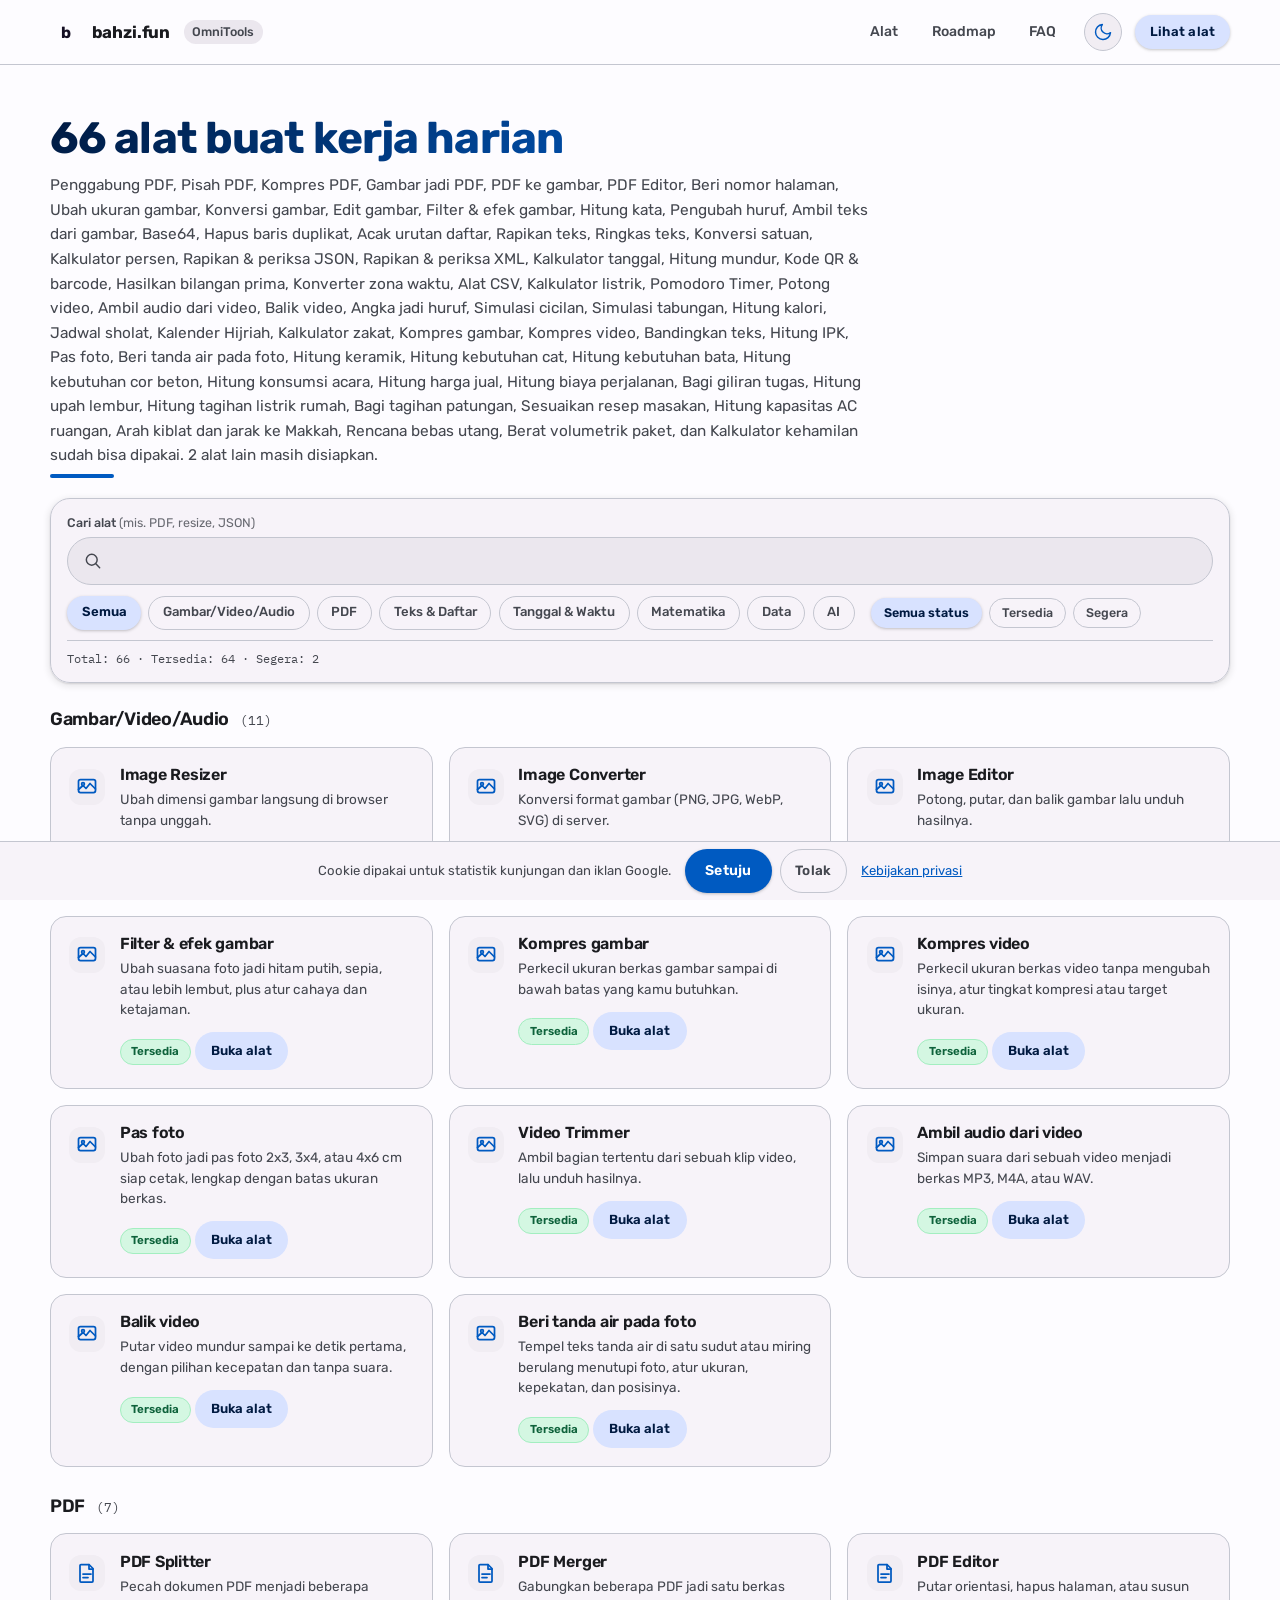
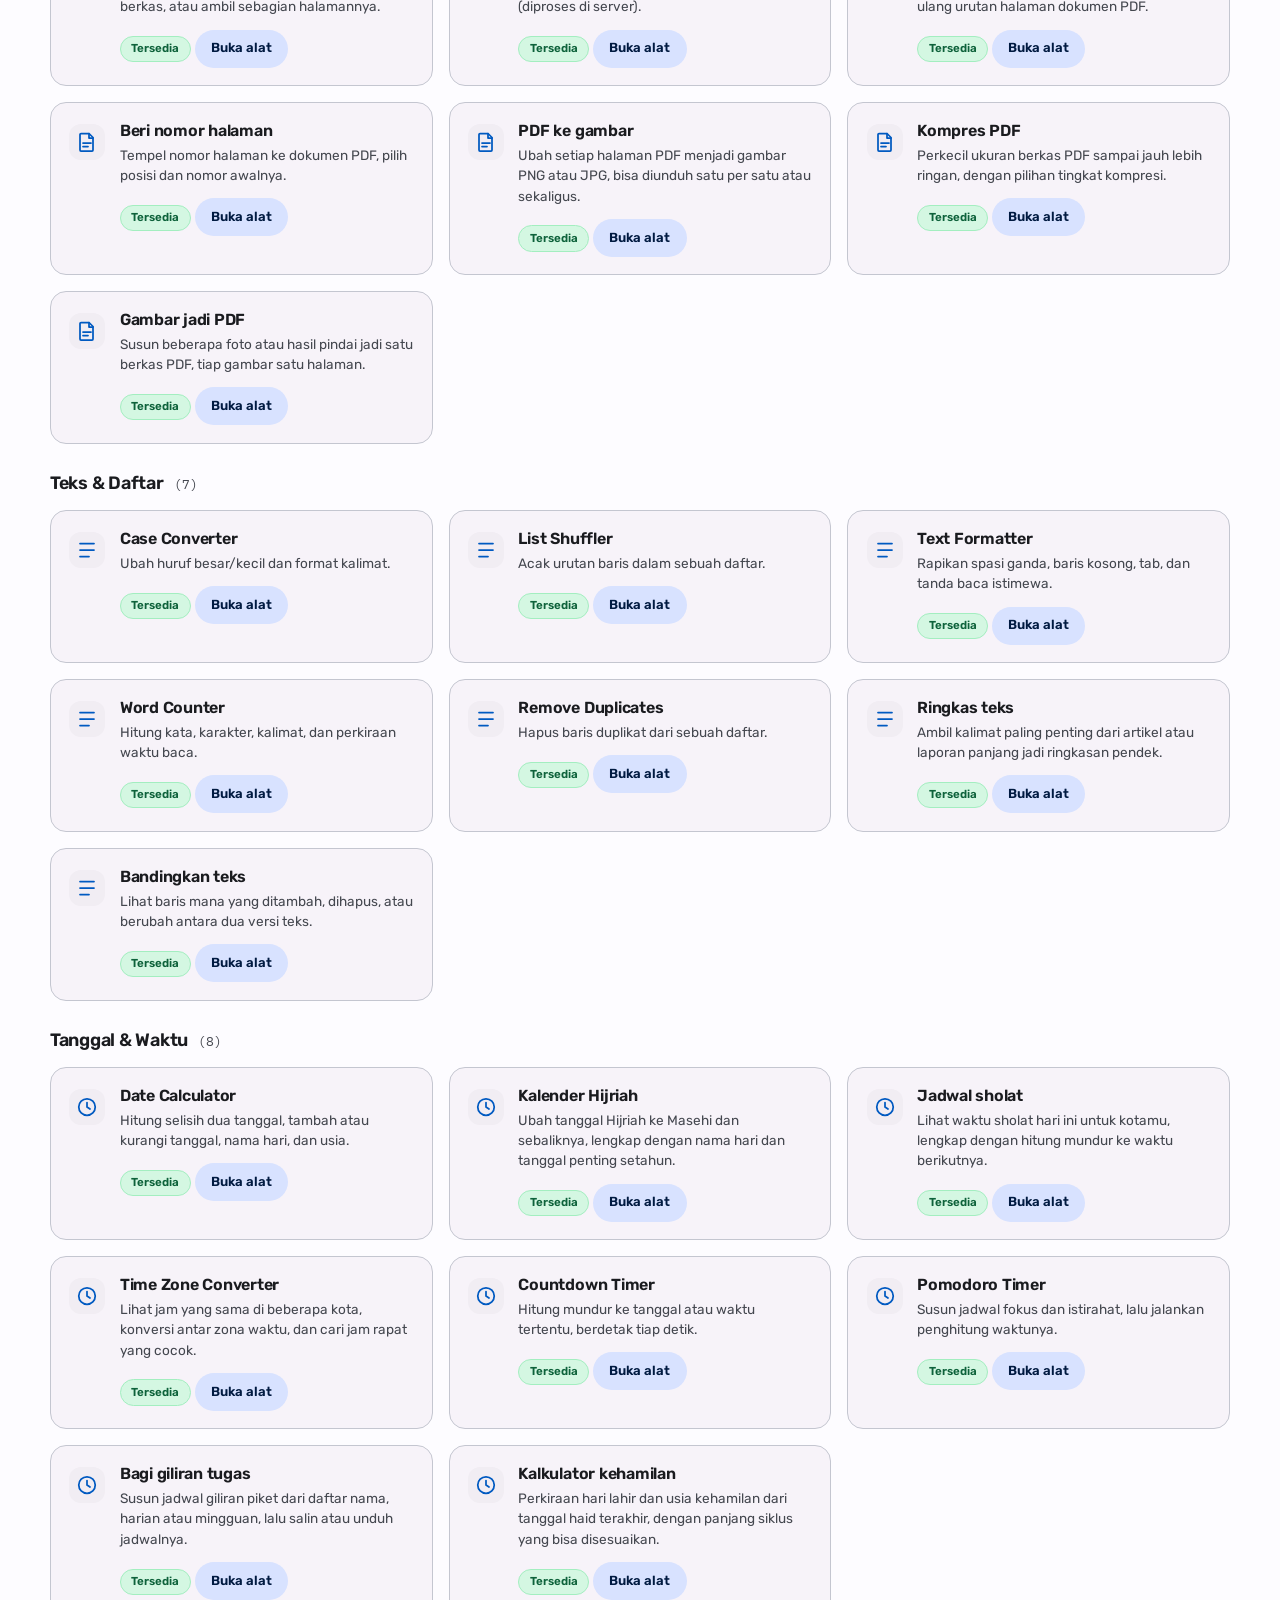
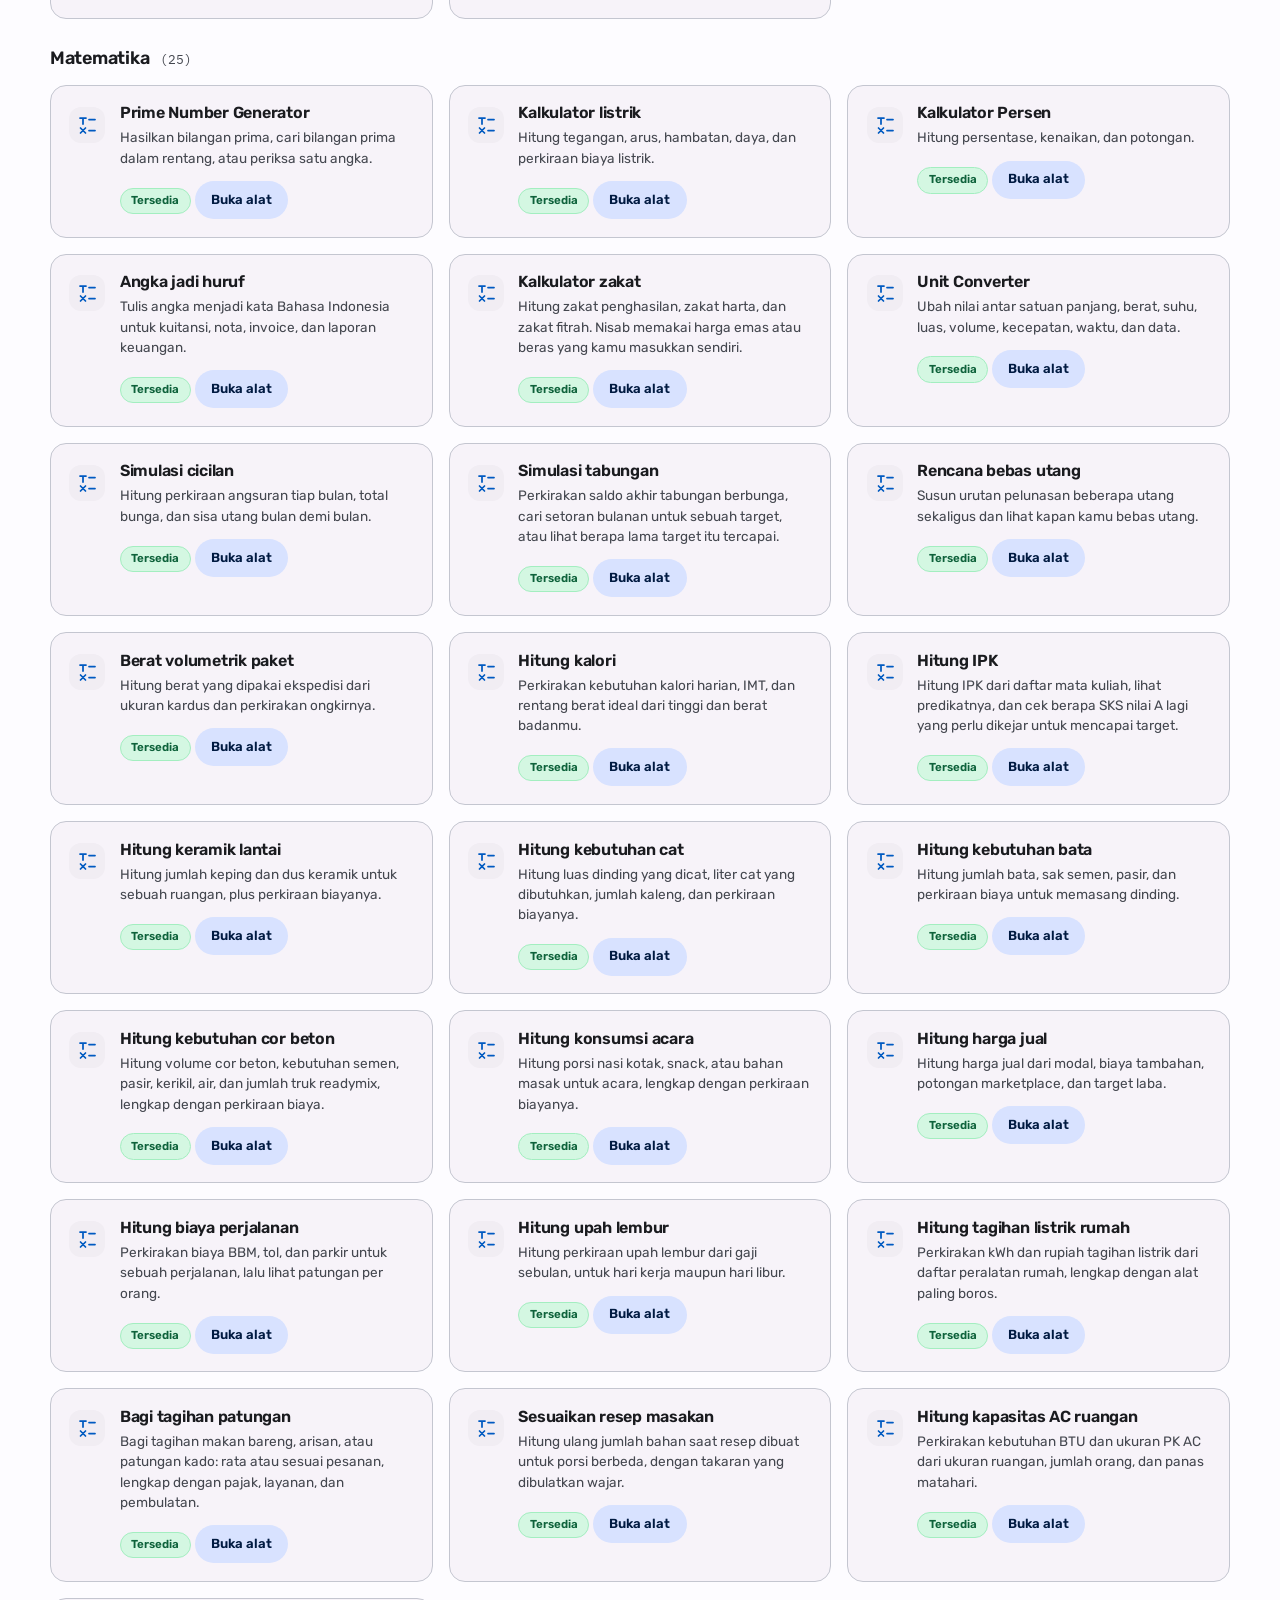
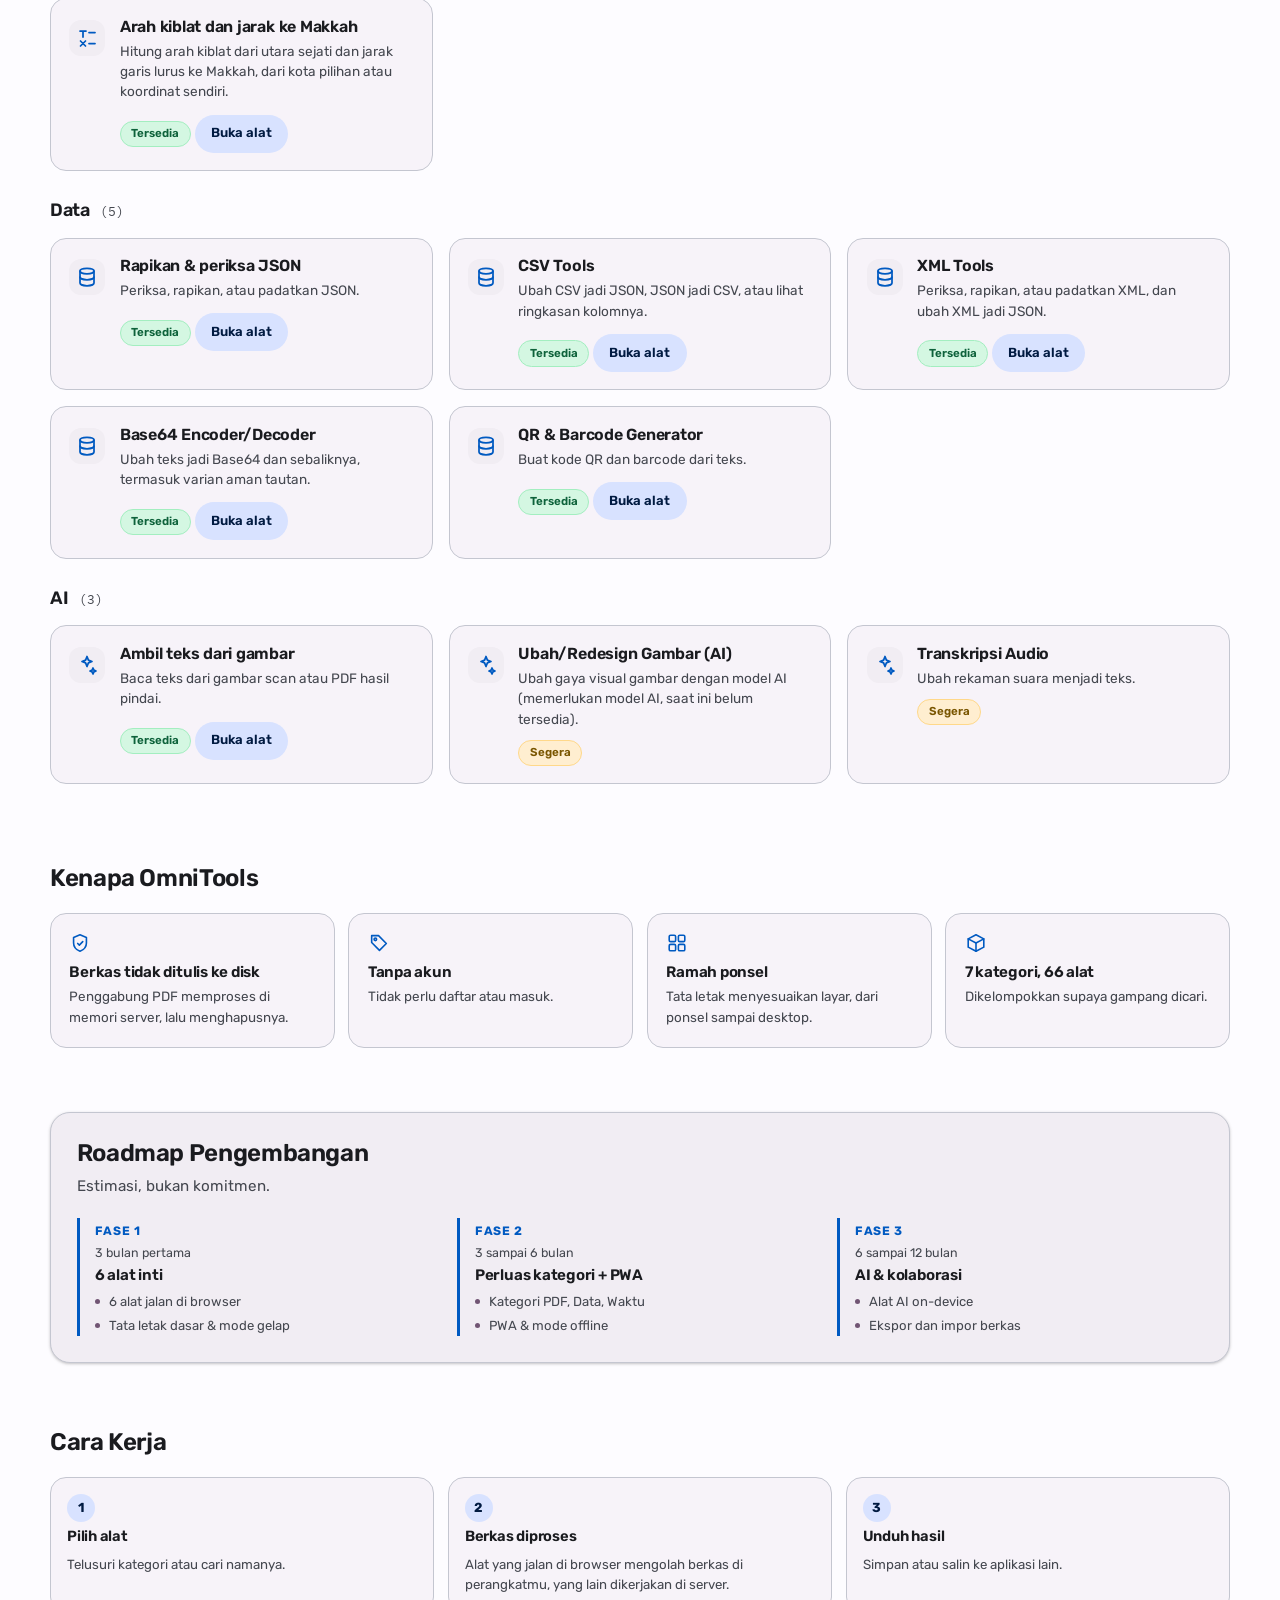
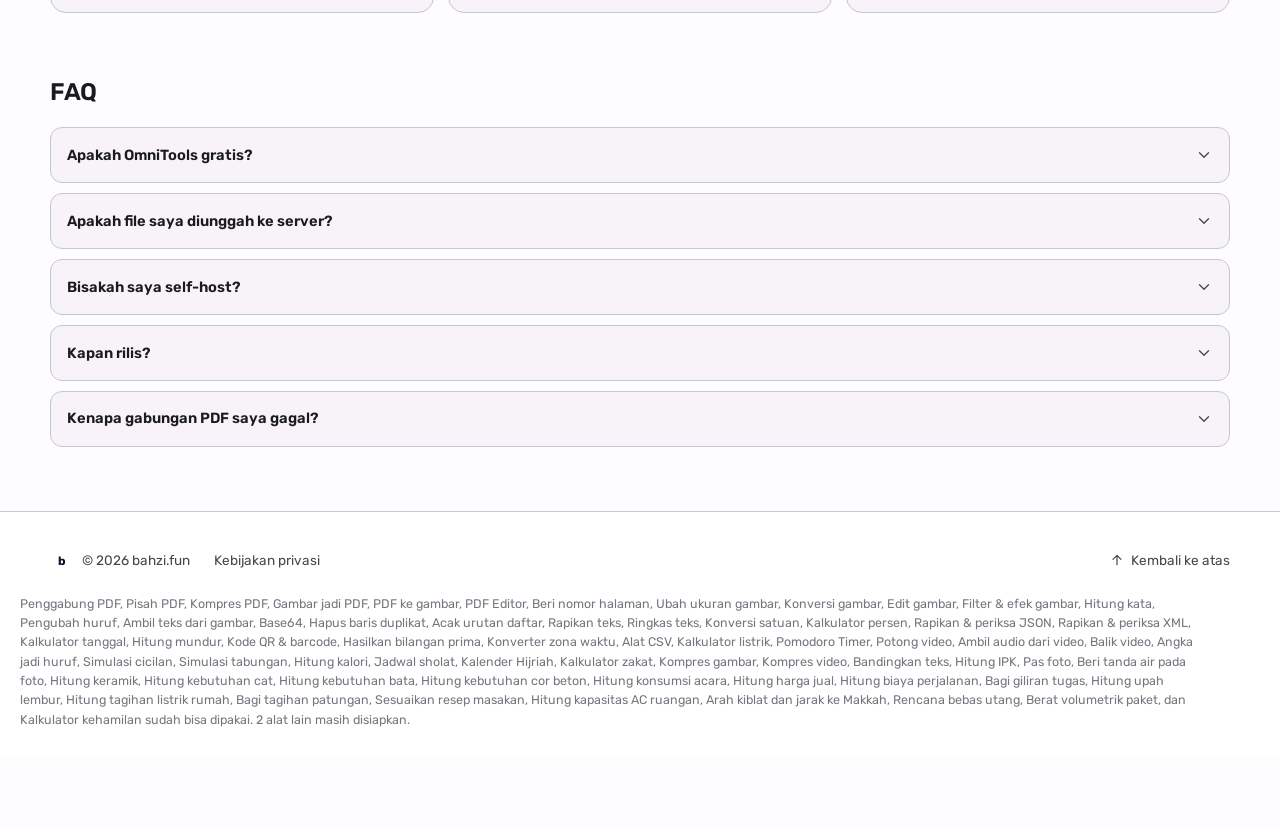
==== commit dea6f5cd: "Tambah alat Hitung berat volumetrik paket" ====
--- a/index.html
+++ b/index.html
@@ -22,8 +22,8 @@
        kalau layanan ditempatkan di domain terpisah. -->
   <meta name="omnitools-server-base" content="">
 
-  <title>OmniTools: 65 alat harian | bahzi.fun</title>
-  <meta name="description" content="OmniTools dari bahzi.fun: 65 alat harian untuk PDF, gambar/video/audio, teks, tanggal, matematika, data, dan AI. Penggabung PDF, Pisah PDF, Kompres PDF, Gambar jadi PDF, PDF ke gambar, PDF Editor, Beri nomor halaman, Ubah ukuran gambar, Konversi gambar, Edit gambar, Filter & efek gambar, Hitung kata, Pengubah huruf, Ambil teks dari gambar, Base64, Hapus baris duplikat, Acak urutan daftar, Rapikan teks, Ringkas teks, Konversi satuan, Kalkulator persen, Rapikan & periksa JSON, Rapikan & periksa XML, Kalkulator tanggal, Hitung mundur, Kode QR & barcode, Hasilkan bilangan prima, Konverter zona waktu, Alat CSV, Kalkulator listrik, Pomodoro Timer, Potong video, Ambil audio dari video, Balik video, Angka jadi huruf, Simulasi cicilan, Simulasi tabungan, Hitung kalori, Jadwal sholat, Kalender Hijriah, Kalkulator zakat, Kompres gambar, Kompres video, Bandingkan teks, Hitung IPK, Pas foto, Beri tanda air pada foto, Hitung keramik, Hitung kebutuhan cat, Hitung kebutuhan bata, Hitung kebutuhan cor beton, Hitung konsumsi acara, Hitung harga jual, Hitung biaya perjalanan, Bagi giliran tugas, Hitung upah lembur, Hitung tagihan listrik rumah, Bagi tagihan patungan, Sesuaikan resep masakan, Hitung kapasitas AC ruangan, Arah kiblat dan jarak ke Makkah, Rencana bebas utang, dan Kalkulator kehamilan sudah bisa dipakai. 2 alat lain masih disiapkan.">
+  <title>OmniTools: 66 alat harian | bahzi.fun</title>
+  <meta name="description" content="OmniTools dari bahzi.fun: 66 alat harian untuk PDF, gambar/video/audio, teks, tanggal, matematika, data, dan AI. Penggabung PDF, Pisah PDF, Kompres PDF, Gambar jadi PDF, PDF ke gambar, PDF Editor, Beri nomor halaman, Ubah ukuran gambar, Konversi gambar, Edit gambar, Filter & efek gambar, Hitung kata, Pengubah huruf, Ambil teks dari gambar, Base64, Hapus baris duplikat, Acak urutan daftar, Rapikan teks, Ringkas teks, Konversi satuan, Kalkulator persen, Rapikan & periksa JSON, Rapikan & periksa XML, Kalkulator tanggal, Hitung mundur, Kode QR & barcode, Hasilkan bilangan prima, Konverter zona waktu, Alat CSV, Kalkulator listrik, Pomodoro Timer, Potong video, Ambil audio dari video, Balik video, Angka jadi huruf, Simulasi cicilan, Simulasi tabungan, Hitung kalori, Jadwal sholat, Kalender Hijriah, Kalkulator zakat, Kompres gambar, Kompres video, Bandingkan teks, Hitung IPK, Pas foto, Beri tanda air pada foto, Hitung keramik, Hitung kebutuhan cat, Hitung kebutuhan bata, Hitung kebutuhan cor beton, Hitung konsumsi acara, Hitung harga jual, Hitung biaya perjalanan, Bagi giliran tugas, Hitung upah lembur, Hitung tagihan listrik rumah, Bagi tagihan patungan, Sesuaikan resep masakan, Hitung kapasitas AC ruangan, Arah kiblat dan jarak ke Makkah, Rencana bebas utang, Berat volumetrik paket, dan Kalkulator kehamilan sudah bisa dipakai. 2 alat lain masih disiapkan.">
   <link rel="canonical" href="https://bahzi.fun/">
 
   <!-- Google tag (gtag.js) + Consent Mode v2.
@@ -52,14 +52,14 @@
 
   <meta property="og:type" content="website">
   <meta property="og:site_name" content="bahzi.fun">
-  <meta property="og:title" content="OmniTools: 65 alat harian">
-  <meta property="og:description" content="Kumpulan alat harian di satu halaman. Penggabung PDF, Pisah PDF, Kompres PDF, Gambar jadi PDF, PDF ke gambar, PDF Editor, Beri nomor halaman, Ubah ukuran gambar, Konversi gambar, Edit gambar, Filter & efek gambar, Hitung kata, Pengubah huruf, Ambil teks dari gambar, Base64, Hapus baris duplikat, Acak urutan daftar, Rapikan teks, Ringkas teks, Konversi satuan, Kalkulator persen, Rapikan & periksa JSON, Rapikan & periksa XML, Kalkulator tanggal, Hitung mundur, Kode QR & barcode, Hasilkan bilangan prima, Konverter zona waktu, Alat CSV, Kalkulator listrik, Pomodoro Timer, Potong video, Ambil audio dari video, Balik video, Angka jadi huruf, Simulasi cicilan, Simulasi tabungan, Hitung kalori, Jadwal sholat, Kalender Hijriah, Kalkulator zakat, Kompres gambar, Kompres video, Bandingkan teks, Hitung IPK, Pas foto, Beri tanda air pada foto, Hitung keramik, Hitung kebutuhan cat, Hitung kebutuhan bata, Hitung kebutuhan cor beton, Hitung konsumsi acara, Hitung harga jual, Hitung biaya perjalanan, Bagi giliran tugas, Hitung upah lembur, Hitung tagihan listrik rumah, Bagi tagihan patungan, Sesuaikan resep masakan, Hitung kapasitas AC ruangan, Arah kiblat dan jarak ke Makkah, Rencana bebas utang, dan Kalkulator kehamilan sudah bisa dipakai. 2 alat lain masih disiapkan.">
+  <meta property="og:title" content="OmniTools: 66 alat harian">
+  <meta property="og:description" content="Kumpulan alat harian di satu halaman. Penggabung PDF, Pisah PDF, Kompres PDF, Gambar jadi PDF, PDF ke gambar, PDF Editor, Beri nomor halaman, Ubah ukuran gambar, Konversi gambar, Edit gambar, Filter & efek gambar, Hitung kata, Pengubah huruf, Ambil teks dari gambar, Base64, Hapus baris duplikat, Acak urutan daftar, Rapikan teks, Ringkas teks, Konversi satuan, Kalkulator persen, Rapikan & periksa JSON, Rapikan & periksa XML, Kalkulator tanggal, Hitung mundur, Kode QR & barcode, Hasilkan bilangan prima, Konverter zona waktu, Alat CSV, Kalkulator listrik, Pomodoro Timer, Potong video, Ambil audio dari video, Balik video, Angka jadi huruf, Simulasi cicilan, Simulasi tabungan, Hitung kalori, Jadwal sholat, Kalender Hijriah, Kalkulator zakat, Kompres gambar, Kompres video, Bandingkan teks, Hitung IPK, Pas foto, Beri tanda air pada foto, Hitung keramik, Hitung kebutuhan cat, Hitung kebutuhan bata, Hitung kebutuhan cor beton, Hitung konsumsi acara, Hitung harga jual, Hitung biaya perjalanan, Bagi giliran tugas, Hitung upah lembur, Hitung tagihan listrik rumah, Bagi tagihan patungan, Sesuaikan resep masakan, Hitung kapasitas AC ruangan, Arah kiblat dan jarak ke Makkah, Rencana bebas utang, Berat volumetrik paket, dan Kalkulator kehamilan sudah bisa dipakai. 2 alat lain masih disiapkan.">
   <meta property="og:url" content="https://bahzi.fun/">
   <meta property="og:locale" content="id_ID">
 
   <meta name="twitter:card" content="summary">
-  <meta name="twitter:title" content="OmniTools: 65 alat harian">
-  <meta name="twitter:description" content="Kumpulan alat harian di satu halaman. Penggabung PDF, Pisah PDF, Kompres PDF, Gambar jadi PDF, PDF ke gambar, PDF Editor, Beri nomor halaman, Ubah ukuran gambar, Konversi gambar, Edit gambar, Filter & efek gambar, Hitung kata, Pengubah huruf, Ambil teks dari gambar, Base64, Hapus baris duplikat, Acak urutan daftar, Rapikan teks, Ringkas teks, Konversi satuan, Kalkulator persen, Rapikan & periksa JSON, Rapikan & periksa XML, Kalkulator tanggal, Hitung mundur, Kode QR & barcode, Hasilkan bilangan prima, Konverter zona waktu, Alat CSV, Kalkulator listrik, Pomodoro Timer, Potong video, Ambil audio dari video, Balik video, Angka jadi huruf, Simulasi cicilan, Simulasi tabungan, Hitung kalori, Jadwal sholat, Kalender Hijriah, Kalkulator zakat, Kompres gambar, Kompres video, Bandingkan teks, Hitung IPK, Pas foto, Beri tanda air pada foto, Hitung keramik, Hitung kebutuhan cat, Hitung kebutuhan bata, Hitung kebutuhan cor beton, Hitung konsumsi acara, Hitung harga jual, Hitung biaya perjalanan, Bagi giliran tugas, Hitung upah lembur, Hitung tagihan listrik rumah, Bagi tagihan patungan, Sesuaikan resep masakan, Hitung kapasitas AC ruangan, Arah kiblat dan jarak ke Makkah, Rencana bebas utang, dan Kalkulator kehamilan sudah bisa dipakai. 2 alat lain masih disiapkan.">
+  <meta name="twitter:title" content="OmniTools: 66 alat harian">
+  <meta name="twitter:description" content="Kumpulan alat harian di satu halaman. Penggabung PDF, Pisah PDF, Kompres PDF, Gambar jadi PDF, PDF ke gambar, PDF Editor, Beri nomor halaman, Ubah ukuran gambar, Konversi gambar, Edit gambar, Filter & efek gambar, Hitung kata, Pengubah huruf, Ambil teks dari gambar, Base64, Hapus baris duplikat, Acak urutan daftar, Rapikan teks, Ringkas teks, Konversi satuan, Kalkulator persen, Rapikan & periksa JSON, Rapikan & periksa XML, Kalkulator tanggal, Hitung mundur, Kode QR & barcode, Hasilkan bilangan prima, Konverter zona waktu, Alat CSV, Kalkulator listrik, Pomodoro Timer, Potong video, Ambil audio dari video, Balik video, Angka jadi huruf, Simulasi cicilan, Simulasi tabungan, Hitung kalori, Jadwal sholat, Kalender Hijriah, Kalkulator zakat, Kompres gambar, Kompres video, Bandingkan teks, Hitung IPK, Pas foto, Beri tanda air pada foto, Hitung keramik, Hitung kebutuhan cat, Hitung kebutuhan bata, Hitung kebutuhan cor beton, Hitung konsumsi acara, Hitung harga jual, Hitung biaya perjalanan, Bagi giliran tugas, Hitung upah lembur, Hitung tagihan listrik rumah, Bagi tagihan patungan, Sesuaikan resep masakan, Hitung kapasitas AC ruangan, Arah kiblat dan jarak ke Makkah, Rencana bebas utang, Berat volumetrik paket, dan Kalkulator kehamilan sudah bisa dipakai. 2 alat lain masih disiapkan.">
 
   <link rel="icon" href="data:image/svg+xml,%3Csvg viewBox='0 0 32 32'%3E%3Cdefs%3E%3ClinearGradient id='g' x1='0' y1='0' x2='1' y2='1'%3E%3Cstop offset='0' stop-color='%23fd44b0'/%3E%3Cstop offset='1' stop-color='%237553ff'/%3E%3C/linearGradient%3E%3C/defs%3E%3Crect width='32' height='32' rx='9' fill='url(%23g)'/%3E%3Ctext x='16' y='22' text-anchor='middle' font-size='16' font-weight='700' fill='%23150f23' font-family='sans-serif'%3Eb%3C/text%3E%3C/svg%3E">
 
@@ -187,8 +187,8 @@
       <div class="container">
 
         <div class="tools__head">
-          <h1 class="tools__title" id="alat-title">65 alat buat kerja harian</h1>
-          <p class="tools__lead">Penggabung PDF, Pisah PDF, Kompres PDF, Gambar jadi PDF, PDF ke gambar, PDF Editor, Beri nomor halaman, Ubah ukuran gambar, Konversi gambar, Edit gambar, Filter & efek gambar, Hitung kata, Pengubah huruf, Ambil teks dari gambar, Base64, Hapus baris duplikat, Acak urutan daftar, Rapikan teks, Ringkas teks, Konversi satuan, Kalkulator persen, Rapikan & periksa JSON, Rapikan & periksa XML, Kalkulator tanggal, Hitung mundur, Kode QR & barcode, Hasilkan bilangan prima, Konverter zona waktu, Alat CSV, Kalkulator listrik, Pomodoro Timer, Potong video, Ambil audio dari video, Balik video, Angka jadi huruf, Simulasi cicilan, Simulasi tabungan, Hitung kalori, Jadwal sholat, Kalender Hijriah, Kalkulator zakat, Kompres gambar, Kompres video, Bandingkan teks, Hitung IPK, Pas foto, Beri tanda air pada foto, Hitung keramik, Hitung kebutuhan cat, Hitung kebutuhan bata, Hitung kebutuhan cor beton, Hitung konsumsi acara, Hitung harga jual, Hitung biaya perjalanan, Bagi giliran tugas, Hitung upah lembur, Hitung tagihan listrik rumah, Bagi tagihan patungan, Sesuaikan resep masakan, Hitung kapasitas AC ruangan, Arah kiblat dan jarak ke Makkah, Rencana bebas utang, dan Kalkulator kehamilan sudah bisa dipakai. 2 alat lain masih disiapkan.</p>
+          <h1 class="tools__title" id="alat-title">66 alat buat kerja harian</h1>
+          <p class="tools__lead">Penggabung PDF, Pisah PDF, Kompres PDF, Gambar jadi PDF, PDF ke gambar, PDF Editor, Beri nomor halaman, Ubah ukuran gambar, Konversi gambar, Edit gambar, Filter & efek gambar, Hitung kata, Pengubah huruf, Ambil teks dari gambar, Base64, Hapus baris duplikat, Acak urutan daftar, Rapikan teks, Ringkas teks, Konversi satuan, Kalkulator persen, Rapikan & periksa JSON, Rapikan & periksa XML, Kalkulator tanggal, Hitung mundur, Kode QR & barcode, Hasilkan bilangan prima, Konverter zona waktu, Alat CSV, Kalkulator listrik, Pomodoro Timer, Potong video, Ambil audio dari video, Balik video, Angka jadi huruf, Simulasi cicilan, Simulasi tabungan, Hitung kalori, Jadwal sholat, Kalender Hijriah, Kalkulator zakat, Kompres gambar, Kompres video, Bandingkan teks, Hitung IPK, Pas foto, Beri tanda air pada foto, Hitung keramik, Hitung kebutuhan cat, Hitung kebutuhan bata, Hitung kebutuhan cor beton, Hitung konsumsi acara, Hitung harga jual, Hitung biaya perjalanan, Bagi giliran tugas, Hitung upah lembur, Hitung tagihan listrik rumah, Bagi tagihan patungan, Sesuaikan resep masakan, Hitung kapasitas AC ruangan, Arah kiblat dan jarak ke Makkah, Rencana bebas utang, Berat volumetrik paket, dan Kalkulator kehamilan sudah bisa dipakai. 2 alat lain masih disiapkan.</p>
         </div>
 
         <!-- Toolbar sticky: pencarian + filter + counter -->
@@ -6531,6 +6531,129 @@
           </noscript>
         </section>
 
+        <!-- Panel alat: Hitung berat volumetrik paket (volumetrik).
+             Membandingkan berat aktual vs volumetrik per koli dan ongkirnya.
+             Diproses di memori server lalu dibuang, tidak disimpan ke disk. -->
+        <section class="tool-panel" id="volumetrik-panel" hidden tabindex="-1" aria-labelledby="volumetrik-title">
+          <div class="tool-panel__head">
+            <div>
+              <h2 class="tool-panel__title" id="volumetrik-title">Berat volumetrik paket</h2>
+              <p class="tool-panel__sub" id="volumetrik-sub">Hitung berat yang dipakai ekspedisi dari ukuran kardus.</p>
+            </div>
+            <button class="tool-panel__close" id="volumetrik-close" type="button" aria-label="Tutup panel berat volumetrik paket">Tutup</button>
+          </div>
+
+          <p class="tool-panel__note" id="volumetrik-note">Angka ini adalah perkiraan; tiap ekspedisi punya kebijakan pembagi volumetrik, kelipatan pembulatan, dan tarif sendiri yang bisa berubah.</p>
+
+          <div class="volumetrik__controls">
+            <div class="volumetrik__top-grid">
+              <div class="field">
+                <label for="volumetrik-pembagi">Pembagi volumetrik</label>
+                <select id="volumetrik-pembagi" class="volumetrik__select">
+                  <option value="6000" selected>6.000 &mdash; Darat / udara umum</option>
+                  <option value="5000">5.000 &mdash; Ekspedisi tertentu / kargo</option>
+                  <option value="4000">4.000 &mdash; Lebih ketat / jalur laut</option>
+                </select>
+                <span class="volumetrik__hint">Standar umum ekspedisi darat dan udara adalah 6.000.</span>
+              </div>
+
+              <div class="field">
+                <label for="volumetrik-pembulatan">Pembulatan berat</label>
+                <select id="volumetrik-pembulatan" class="volumetrik__select">
+                  <option value="0.5" selected>0,5 kg (Ke atas per 0,5 kg)</option>
+                  <option value="1">1 kg (Ke atas per 1 kg penuh)</option>
+                  <option value="0.1">0,1 kg (Ke atas per 0,1 kg)</option>
+                </select>
+                <span class="volumetrik__hint">Sebagian besar ekspedisi membulatkan ke atas per 0,5 kg atau 1 kg.</span>
+              </div>
+
+              <div class="field">
+                <label for="volumetrik-tarif">Tarif per kg (Rp, opsional)</label>
+                <input type="text" id="volumetrik-tarif" class="volumetrik__input" inputmode="numeric" placeholder="Mis. 18.000" autocomplete="off">
+                <span class="volumetrik__hint">Kosongkan bila hanya ingin membandingkan berat kardus.</span>
+              </div>
+            </div>
+
+            <div class="volumetrik__list-section">
+              <div class="volumetrik__list-header">
+                <div>
+                  <h3 class="volumetrik__list-title">Daftar Kardus / Koli</h3>
+                  <span class="volumetrik__hint">Maksimal 10 kardus. Tambah atau kurangi baris sesuai paket kirimanmu.</span>
+                </div>
+                <button class="btn btn--secondary btn--sm" id="volumetrik-add-row" type="button">+ Tambah kardus</button>
+              </div>
+
+              <div class="volumetrik__rows" id="volumetrik-rows" role="region" aria-label="Daftar rincian kardus">
+                <!-- Baris kardus dinamis dimuat via tool-volumetrik.js -->
+              </div>
+            </div>
+          </div>
+
+          <div class="tool-panel__foot">
+            <p class="status" id="volumetrik-status" role="status" aria-live="polite">Masukkan ukuran kardus dan berat timbangan, lalu tekan "Hitung berat".</p>
+            <div class="tool-panel__actions">
+              <button class="btn btn--ghost" id="volumetrik-clear" type="button">Atur ulang</button>
+              <button class="btn btn--primary" id="volumetrik-submit" type="button">Hitung berat</button>
+            </div>
+          </div>
+
+          <div class="volumetrik__result" id="volumetrik-result" hidden>
+            <div class="volumetrik__hero">
+              <span class="volumetrik__hero-label">Total Berat Terpakai</span>
+              <span class="volumetrik__hero-value" id="volumetrik-total-berat">-</span>
+              <span class="volumetrik__hero-sub">Dibulatkan ke atas sesuai aturan ekspedisi</span>
+            </div>
+
+            <div class="volumetrik__stats">
+              <div class="volumetrik__stat">
+                <span class="volumetrik__stat-label">Perkiraan total ongkir</span>
+                <span class="volumetrik__stat-value" id="volumetrik-total-ongkir">-</span>
+              </div>
+              <div class="volumetrik__stat">
+                <span class="volumetrik__stat-label">Total volume kardus</span>
+                <span class="volumetrik__stat-value" id="volumetrik-total-volume">-</span>
+              </div>
+              <div class="volumetrik__stat">
+                <span class="volumetrik__stat-label">Jumlah kardus (koli)</span>
+                <span class="volumetrik__stat-value" id="volumetrik-total-koli">-</span>
+              </div>
+            </div>
+
+            <div class="volumetrik__table-wrap">
+              <h3 class="volumetrik__table-title">Rincian Perhitungan Per Kardus</h3>
+              <div class="volumetrik__table-container">
+                <table class="volumetrik__table">
+                  <thead>
+                    <tr>
+                      <th scope="col">Nama Kardus</th>
+                      <th scope="col" class="text-right">Ukuran (cm)</th>
+                      <th scope="col" class="text-right">Volume</th>
+                      <th scope="col" class="text-right">Berat Aktual</th>
+                      <th scope="col" class="text-right">Berat Volumetrik</th>
+                      <th scope="col" class="text-right">Berat Dipakai</th>
+                      <th scope="col" class="text-center">Dasar Hitungan</th>
+                    </tr>
+                  </thead>
+                  <tbody id="volumetrik-table-body"></tbody>
+                </table>
+              </div>
+            </div>
+
+            <div class="volumetrik__saran" id="volumetrik-saran-container" hidden>
+              <h4 class="volumetrik__saran-title">Saran &amp; Catatan Pengiriman</h4>
+              <ul class="volumetrik__saran-list" id="volumetrik-saran-list"></ul>
+            </div>
+
+            <div class="tool-panel__actions volumetrik__result-actions">
+              <button class="btn btn--secondary" id="volumetrik-copy" type="button">Salin ringkasan</button>
+            </div>
+          </div>
+
+          <noscript>
+            <p class="tool-panel__note">Alat Berat volumetrik paket membutuhkan JavaScript. Perhitungan berjalan di server, lalu hasilnya ditampilkan di halaman ini.</p>
+          </noscript>
+        </section>
+
         <div class="tools__grid" id="tools-grid"></div>
         <p class="tools__empty" id="tools-empty" hidden aria-live="polite">
           Tidak ada alat yang cocok dengan pencarianmu.
@@ -6596,7 +6719,7 @@
           </article>
           <article class="card card--compact reveal">
             <svg class="card__icon" aria-hidden="true"><use href="#icon-box"></use></svg>
-            <h3 class="card__title">7 kategori, 65 alat</h3>
+            <h3 class="card__title">7 kategori, 66 alat</h3>
             <p class="card__desc">Dikelompokkan supaya gampang dicari.</p>
           </article>
         </div>
@@ -6723,7 +6846,7 @@
         Kembali ke atas
       </a>
     </div>
-    <p class="footer__note container">Penggabung PDF, Pisah PDF, Kompres PDF, Gambar jadi PDF, PDF ke gambar, PDF Editor, Beri nomor halaman, Ubah ukuran gambar, Konversi gambar, Edit gambar, Filter & efek gambar, Hitung kata, Pengubah huruf, Ambil teks dari gambar, Base64, Hapus baris duplikat, Acak urutan daftar, Rapikan teks, Ringkas teks, Konversi satuan, Kalkulator persen, Rapikan & periksa JSON, Rapikan & periksa XML, Kalkulator tanggal, Hitung mundur, Kode QR & barcode, Hasilkan bilangan prima, Konverter zona waktu, Alat CSV, Kalkulator listrik, Pomodoro Timer, Potong video, Ambil audio dari video, Balik video, Angka jadi huruf, Simulasi cicilan, Simulasi tabungan, Hitung kalori, Jadwal sholat, Kalender Hijriah, Kalkulator zakat, Kompres gambar, Kompres video, Bandingkan teks, Hitung IPK, Pas foto, Beri tanda air pada foto, Hitung keramik, Hitung kebutuhan cat, Hitung kebutuhan bata, Hitung kebutuhan cor beton, Hitung konsumsi acara, Hitung harga jual, Hitung biaya perjalanan, Bagi giliran tugas, Hitung upah lembur, Hitung tagihan listrik rumah, Bagi tagihan patungan, Sesuaikan resep masakan, Hitung kapasitas AC ruangan, Arah kiblat dan jarak ke Makkah, Rencana bebas utang, dan Kalkulator kehamilan sudah bisa dipakai. 2 alat lain masih disiapkan.</p>
+    <p class="footer__note container">Penggabung PDF, Pisah PDF, Kompres PDF, Gambar jadi PDF, PDF ke gambar, PDF Editor, Beri nomor halaman, Ubah ukuran gambar, Konversi gambar, Edit gambar, Filter & efek gambar, Hitung kata, Pengubah huruf, Ambil teks dari gambar, Base64, Hapus baris duplikat, Acak urutan daftar, Rapikan teks, Ringkas teks, Konversi satuan, Kalkulator persen, Rapikan & periksa JSON, Rapikan & periksa XML, Kalkulator tanggal, Hitung mundur, Kode QR & barcode, Hasilkan bilangan prima, Konverter zona waktu, Alat CSV, Kalkulator listrik, Pomodoro Timer, Potong video, Ambil audio dari video, Balik video, Angka jadi huruf, Simulasi cicilan, Simulasi tabungan, Hitung kalori, Jadwal sholat, Kalender Hijriah, Kalkulator zakat, Kompres gambar, Kompres video, Bandingkan teks, Hitung IPK, Pas foto, Beri tanda air pada foto, Hitung keramik, Hitung kebutuhan cat, Hitung kebutuhan bata, Hitung kebutuhan cor beton, Hitung konsumsi acara, Hitung harga jual, Hitung biaya perjalanan, Bagi giliran tugas, Hitung upah lembur, Hitung tagihan listrik rumah, Bagi tagihan patungan, Sesuaikan resep masakan, Hitung kapasitas AC ruangan, Arah kiblat dan jarak ke Makkah, Rencana bebas utang, Berat volumetrik paket, dan Kalkulator kehamilan sudah bisa dipakai. 2 alat lain masih disiapkan.</p>
   </footer>
 
   <div class="cookiebar" id="cookiebar" hidden>
@@ -6790,5 +6913,6 @@
   <script src="assets/tool-ac.js?v=__V__" defer></script>
   <script src="assets/tool-kiblat.js?v=__V__" defer></script>
   <script src="assets/tool-utang.js?v=__V__" defer></script>
+  <script src="assets/tool-volumetrik.js?v=__V__" defer></script>
 </body>
 </html>
--- a/assets/styles.css
+++ b/assets/styles.css
@@ -15014,6 +15014,316 @@
   }
 }
 
+/* ================= Hitung berat volumetrik paket (volumetrik) ================= */
+.volumetrik__controls {
+  margin-bottom: 1.5rem;
+}
+
+.volumetrik__top-grid {
+  display: grid;
+  grid-template-columns: repeat(auto-fit, minmax(240px, 1fr));
+  gap: 1rem;
+  margin-bottom: 1.5rem;
+}
+
+.volumetrik__input,
+.volumetrik__select {
+  width: 100%;
+  min-height: 44px;
+  padding: .625rem .75rem;
+  border-radius: var(--radius-sm);
+  border: 1px solid var(--md-sys-color-outline-variant);
+  background: var(--md-sys-color-surface);
+  color: var(--md-sys-color-on-surface);
+  font-family: inherit;
+  font-size: .9375rem;
+  box-sizing: border-box;
+}
+
+.volumetrik__input:focus,
+.volumetrik__select:focus {
+  outline: 2px solid var(--brand);
+  outline-offset: 2px;
+  border-color: var(--brand);
+}
+
+.volumetrik__hint {
+  display: block;
+  font-size: .75rem;
+  color: var(--text-muted);
+  margin-top: .35rem;
+  line-height: 1.35;
+}
+
+.volumetrik__list-section {
+  padding: 1.25rem;
+  border-radius: var(--radius-sm);
+  background: var(--md-sys-color-surface-container-high);
+  border: 1px solid var(--md-sys-color-outline-variant);
+}
+
+.volumetrik__list-header {
+  display: flex;
+  justify-content: space-between;
+  align-items: center;
+  gap: 1rem;
+  margin-bottom: 1rem;
+  flex-wrap: wrap;
+}
+
+.volumetrik__list-title {
+  font-size: 1.0625rem;
+  font-weight: 600;
+  margin: 0;
+  color: var(--md-sys-color-on-surface);
+}
+
+.volumetrik__rows {
+  display: flex;
+  flex-direction: column;
+  gap: .875rem;
+}
+
+.volumetrik__row {
+  padding: 1rem;
+  border-radius: var(--radius-sm);
+  background: var(--md-sys-color-surface);
+  border: 1px solid var(--md-sys-color-outline-variant);
+}
+
+.volumetrik__row-grid {
+  display: grid;
+  grid-template-columns: 2fr 1fr 1fr 1fr 1.25fr auto;
+  gap: .75rem;
+  align-items: flex-end;
+}
+
+.volumetrik__col-action {
+  display: flex;
+  align-items: flex-end;
+  padding-bottom: 2px;
+}
+
+.volumetrik__btn-delete {
+  min-height: 44px;
+  min-width: 44px;
+  padding: .5rem .75rem;
+  color: var(--text-muted);
+}
+
+.volumetrik__btn-delete:hover {
+  color: var(--brand);
+}
+
+#volumetrik-close,
+#volumetrik-copy,
+#volumetrik-clear,
+#volumetrik-submit,
+#volumetrik-add-row {
+  min-height: 44px;
+}
+
+.volumetrik__result {
+  margin-top: 1.5rem;
+  padding-top: 1.5rem;
+  border-top: 1px solid var(--md-sys-color-outline-variant);
+}
+
+.volumetrik__hero {
+  display: flex;
+  flex-direction: column;
+  align-items: center;
+  text-align: center;
+  padding: 1.5rem 1rem;
+  border-radius: var(--radius-sm);
+  background: var(--md-sys-color-surface-container-high);
+  border: 1px solid var(--md-sys-color-outline-variant);
+  margin-bottom: 1.5rem;
+}
+
+.volumetrik__hero-label {
+  font-size: .8125rem;
+  text-transform: uppercase;
+  letter-spacing: .06em;
+  color: var(--text-muted);
+  margin-bottom: .25rem;
+}
+
+.volumetrik__hero-value {
+  font-size: clamp(2rem, 5vw, 2.75rem);
+  font-weight: 700;
+  color: var(--brand);
+  line-height: 1.2;
+}
+
+.volumetrik__hero-sub {
+  display: block;
+  margin-top: .35rem;
+  font-size: .9375rem;
+  font-weight: 500;
+  color: var(--text-muted);
+}
+
+.volumetrik__stats {
+  display: grid;
+  grid-template-columns: repeat(auto-fit, minmax(180px, 1fr));
+  gap: .75rem;
+  margin-bottom: 1.5rem;
+}
+
+.volumetrik__stat {
+  padding: .75rem 1rem;
+  border-radius: var(--radius-sm);
+  background: var(--md-sys-color-surface-container-high);
+  border: 1px solid var(--md-sys-color-outline-variant);
+}
+
+.volumetrik__stat-label {
+  display: block;
+  font-size: .75rem;
+  color: var(--text-muted);
+  margin-bottom: .25rem;
+}
+
+.volumetrik__stat-value {
+  display: block;
+  font-size: 1.0625rem;
+  font-weight: 600;
+  color: var(--md-sys-color-on-surface);
+  word-break: break-word;
+}
+
+.volumetrik__table-wrap {
+  margin-bottom: 1.5rem;
+}
+
+.volumetrik__table-title {
+  font-size: 1rem;
+  font-weight: 600;
+  margin: 0 0 .75rem;
+  color: var(--md-sys-color-on-surface);
+}
+
+.volumetrik__table-container {
+  overflow-x: auto;
+  -webkit-overflow-scrolling: touch;
+  max-width: 100%;
+  border-radius: var(--radius-sm);
+  border: 1px solid var(--md-sys-color-outline-variant);
+}
+
+.volumetrik__table {
+  width: 100%;
+  border-collapse: collapse;
+  font-size: .875rem;
+  background: var(--md-sys-color-surface-container-high);
+}
+
+.volumetrik__table th,
+.volumetrik__table td {
+  padding: .75rem .875rem;
+  border-bottom: 1px solid var(--md-sys-color-outline-variant);
+  color: var(--md-sys-color-on-surface);
+}
+
+.volumetrik__table th {
+  background: var(--md-sys-color-surface);
+  font-weight: 600;
+  text-align: left;
+}
+
+.volumetrik__table tbody tr:last-child td {
+  border-bottom: none;
+}
+
+.volumetrik__badge {
+  display: inline-block;
+  padding: .25rem .5rem;
+  border-radius: var(--radius-pill);
+  font-size: .75rem;
+  font-weight: 600;
+  white-space: nowrap;
+}
+
+.volumetrik__badge--volumetrik {
+  background: var(--md-sys-color-error-container);
+  color: var(--md-sys-color-on-error-container);
+}
+
+.volumetrik__badge--aktual {
+  background: var(--md-sys-color-secondary-container);
+  color: var(--md-sys-color-on-secondary-container);
+}
+
+.volumetrik__saran {
+  padding: 1rem 1.25rem;
+  border-radius: var(--radius-sm);
+  background: var(--md-sys-color-surface-container-high);
+  border: 1px solid var(--md-sys-color-outline-variant);
+  margin-bottom: 1.5rem;
+}
+
+.volumetrik__saran[hidden] {
+  display: none;
+}
+
+.volumetrik__saran-title {
+  font-size: .875rem;
+  font-weight: 600;
+  margin: 0 0 .5rem;
+  color: var(--md-sys-color-on-surface);
+}
+
+.volumetrik__saran-list {
+  margin: 0;
+  padding-left: 1.25rem;
+  font-size: .8125rem;
+  line-height: 1.5;
+  color: var(--text-muted);
+}
+
+.volumetrik__result-actions {
+  display: flex;
+  gap: .5rem;
+  flex-wrap: wrap;
+}
+
+@media (max-width: 820px) {
+  .volumetrik__row-grid {
+    grid-template-columns: 1fr 1fr;
+  }
+  .volumetrik__col-nama {
+    grid-column: span 2;
+  }
+  .volumetrik__col-action {
+    grid-column: span 2;
+    justify-content: flex-end;
+  }
+}
+
+@media (max-width: 480px) {
+  .volumetrik__row-grid {
+    grid-template-columns: 1fr;
+  }
+  .volumetrik__col-nama,
+  .volumetrik__col-action {
+    grid-column: auto;
+  }
+}
+
+@media (pointer: coarse) {
+  #volumetrik-add-row,
+  #volumetrik-clear,
+  #volumetrik-submit,
+  #volumetrik-close,
+  #volumetrik-copy,
+  .volumetrik__input,
+  .volumetrik__select,
+  .volumetrik__btn-delete {
+    min-height: 44px;
+  }
+}
+
 /* ================= Beri tanda air: panel inline ================= */
 .watermark__preview-orig {
   display: flex;
